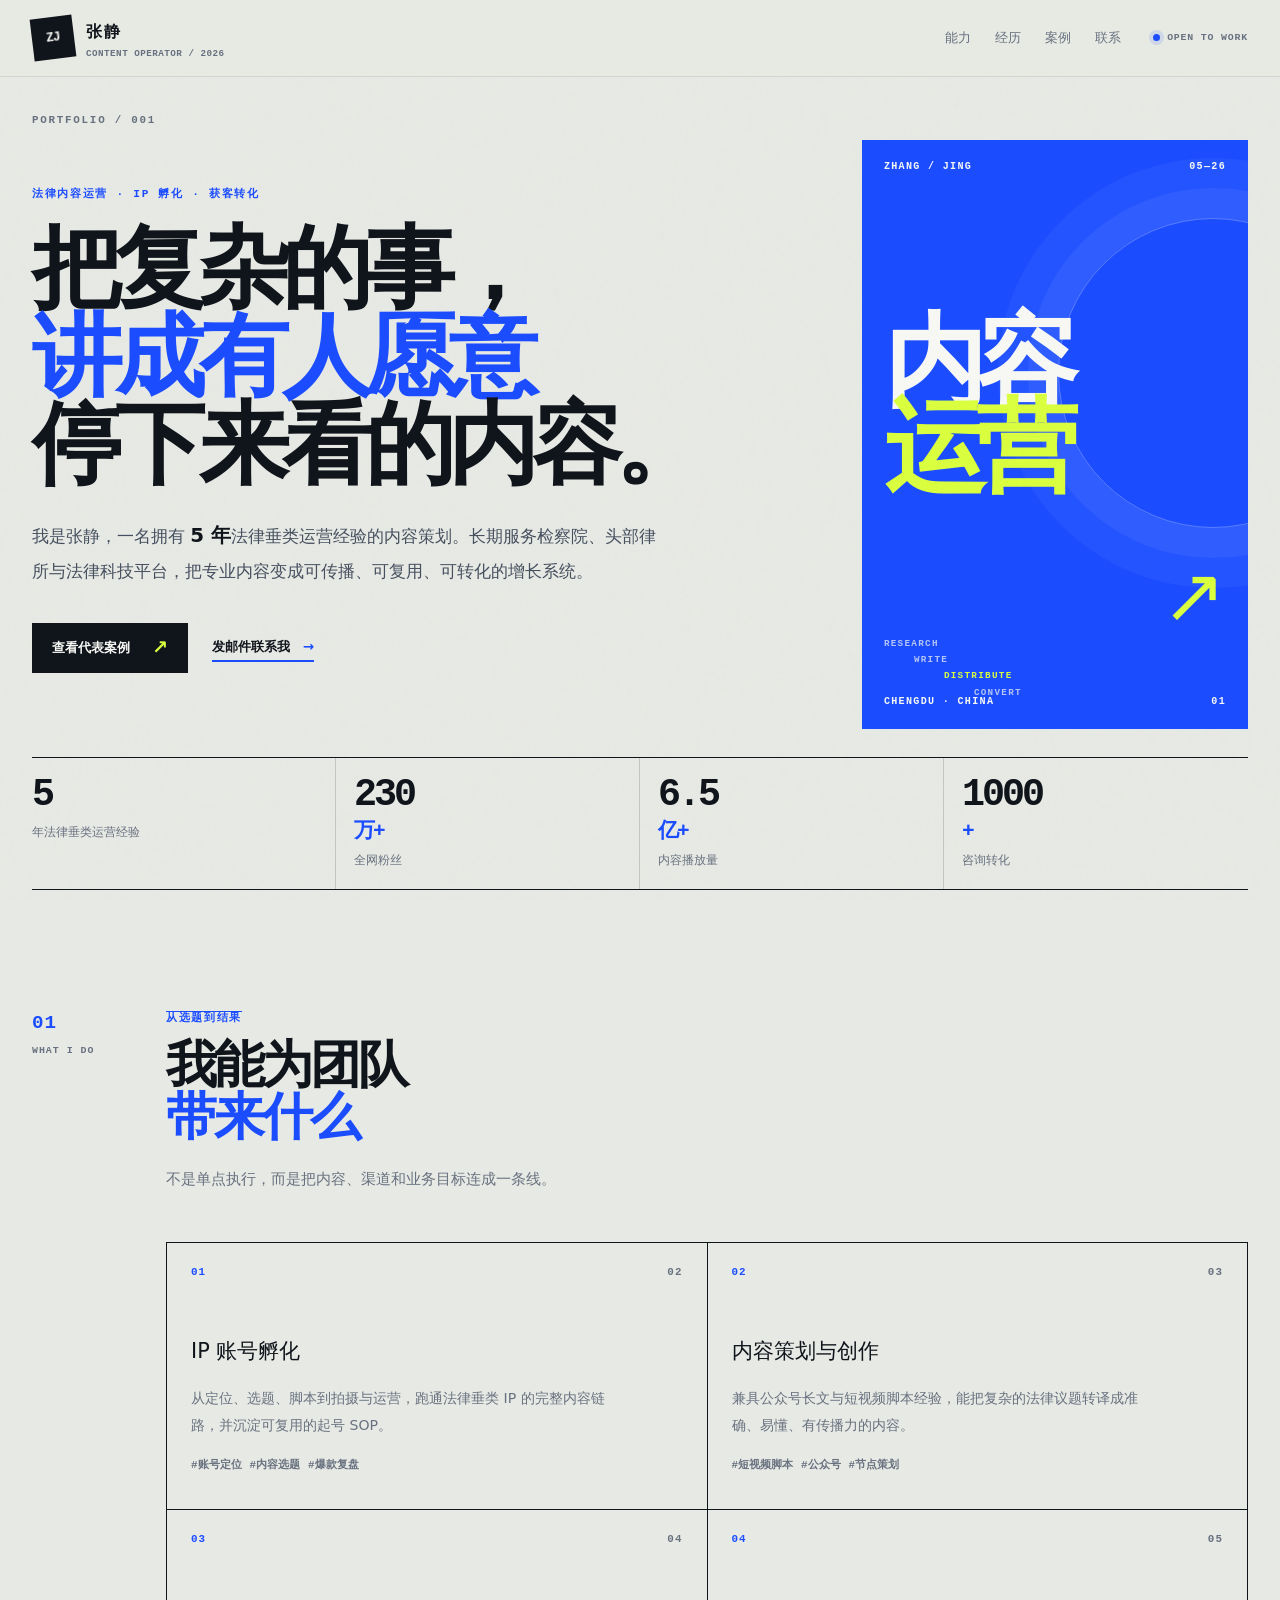
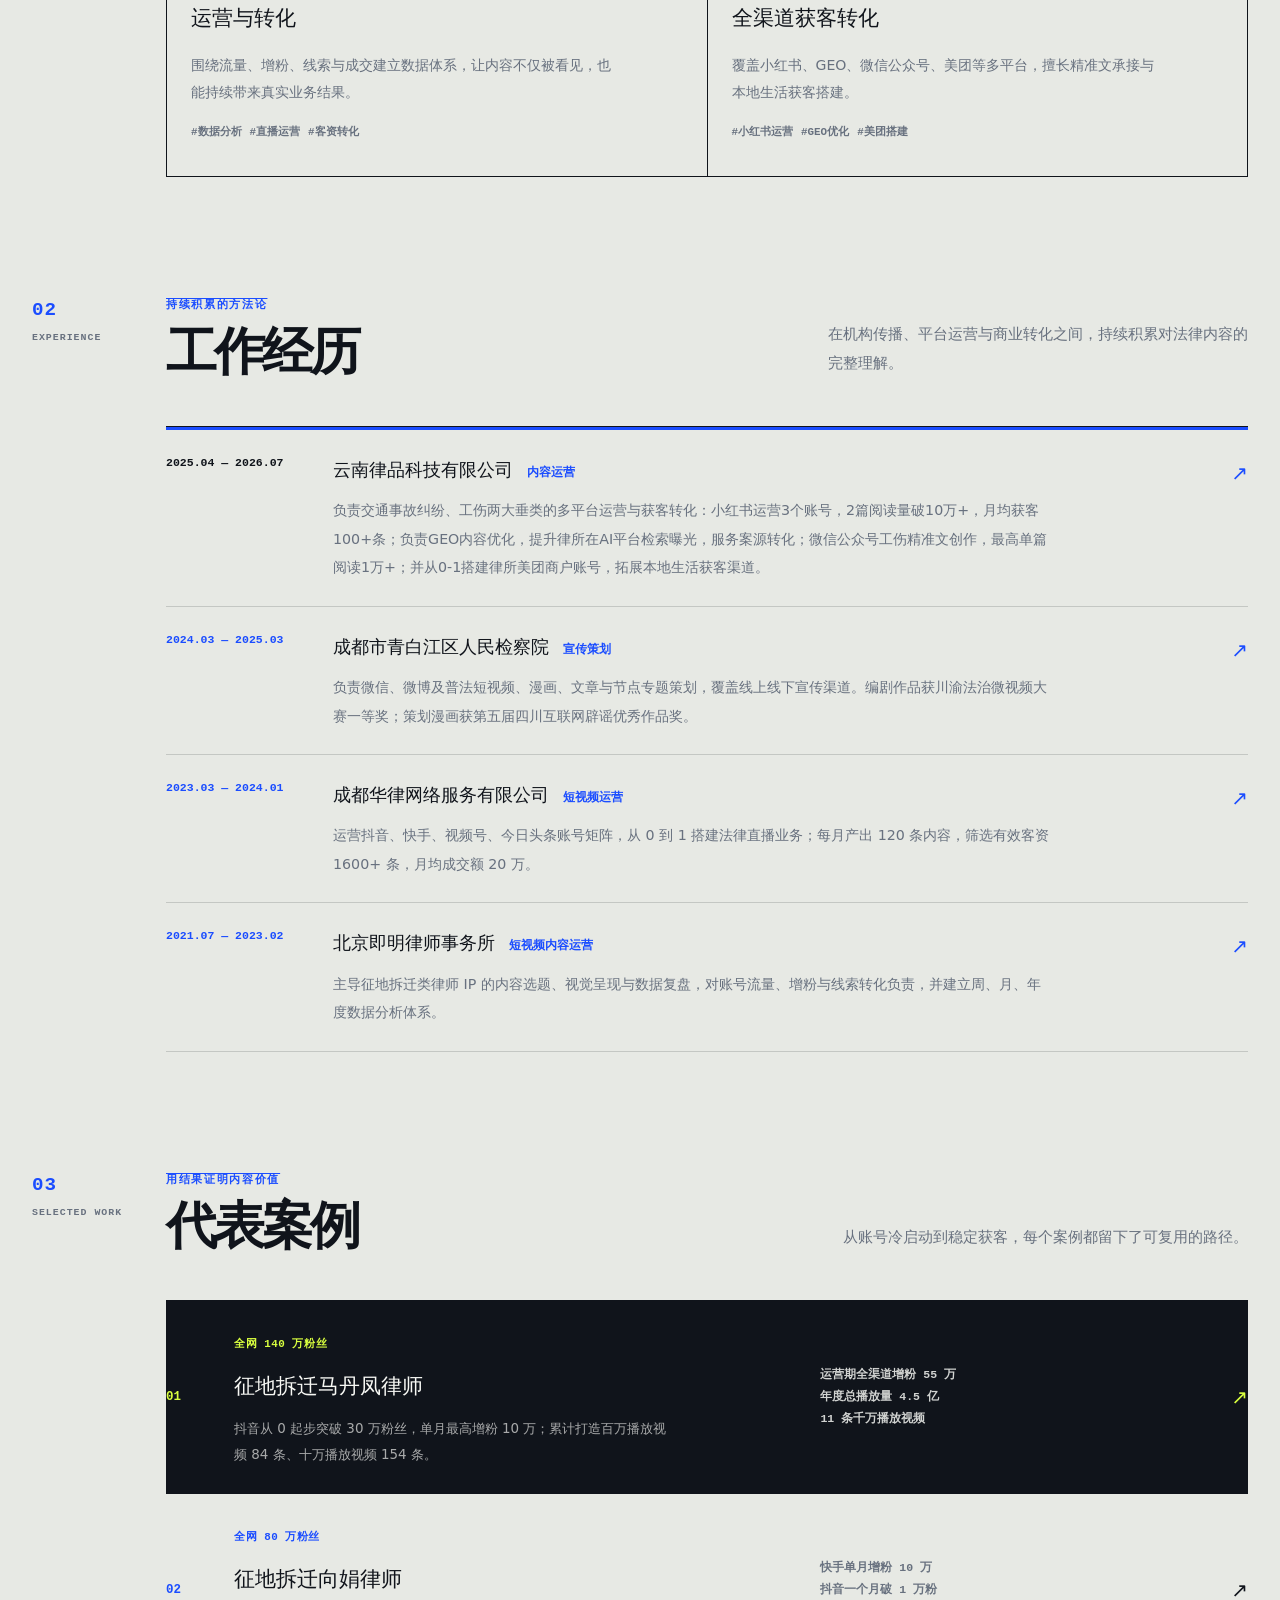
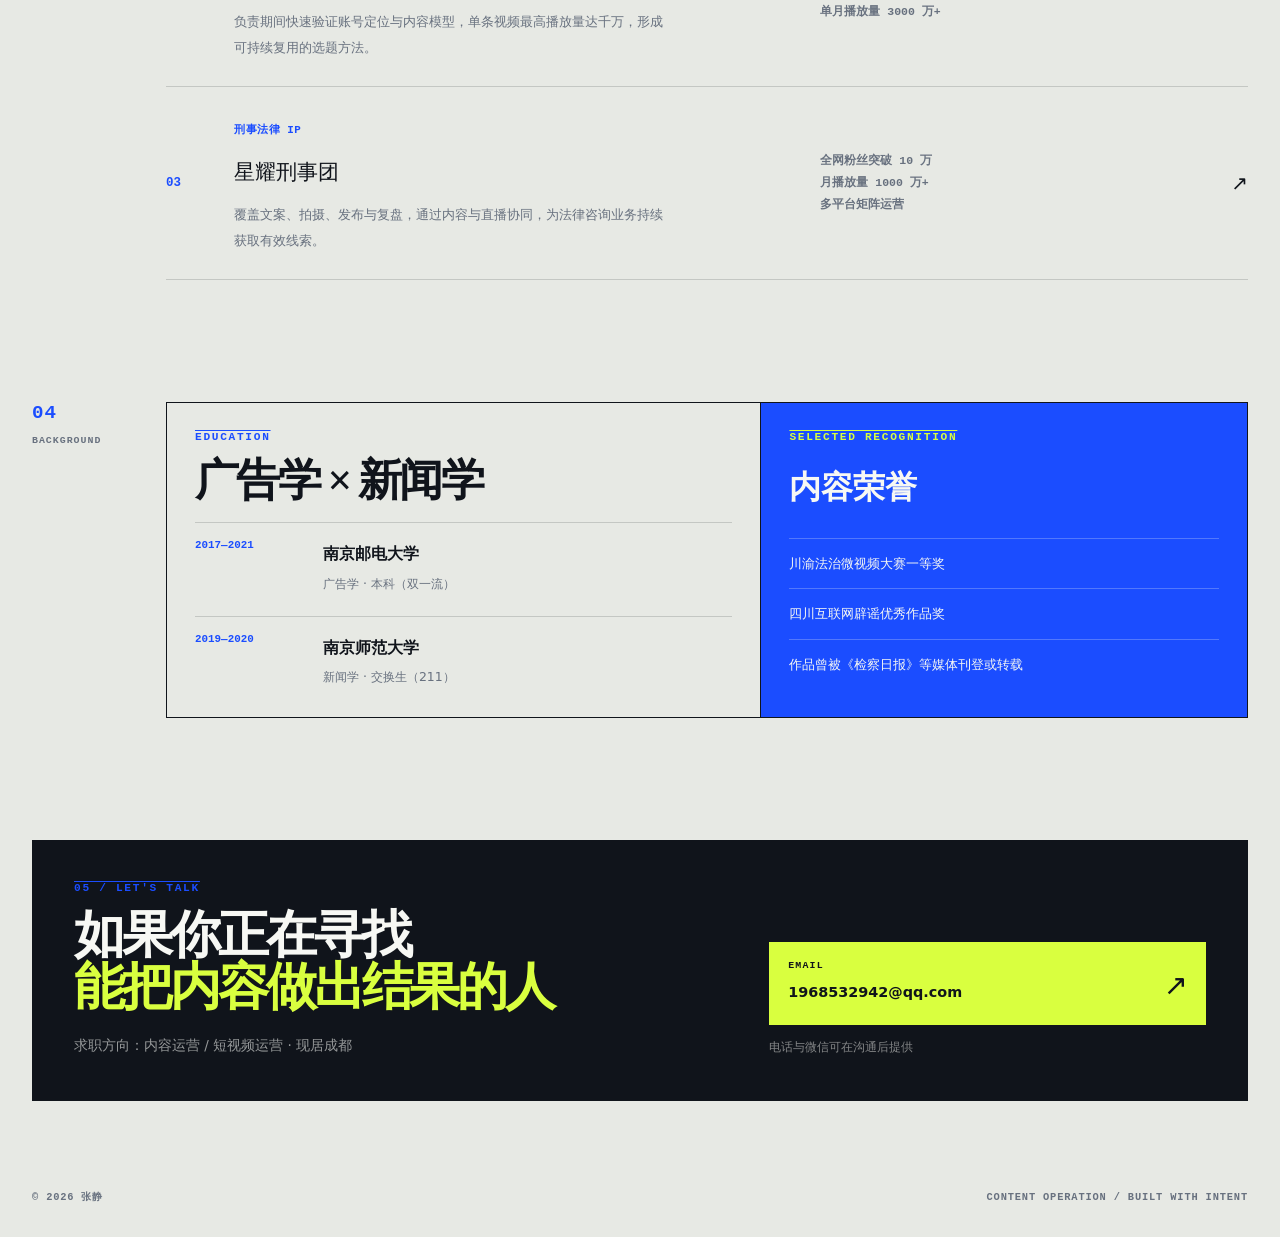
==== index.html @ b1192671 "修复镜像站资源路径" ====
<!DOCTYPE html><html lang="zh-CN"><head><meta charSet="utf-8"/><meta name="viewport" content="width=device-width, initial-scale=1"/><link rel="stylesheet" href="./index-955nbCC7.css" data-rsc-css-href="./index-955nbCC7.css" data-precedence="vite-rsc/importer-resources"/><link rel="modulepreload" href="./layout-segment-context-CMLPr4qb.js" crossorigin=""/><link rel="modulepreload" href="./rolldown-runtime-S-ySWqyJ.js" crossorigin=""/><link rel="modulepreload" href="./index-BUhafJ2m.js" crossorigin=""/><link rel="modulepreload" href="./framework-XU8gKkFC.js" crossorigin=""/><title>张静｜内容运营作品集</title><meta name="description" content="张静的内容运营作品集：5 年法律垂类运营经验，专注内容策划、IP 孵化与获客转化。"/><script>self.__VINEXT_RSC_PARAMS__={}</script><script>self.__VINEXT_RSC_NAV__={"pathname":"/","searchParams":[]}</script><link rel="modulepreload" href="./index-BUhafJ2m.js" />
</head><body><header class="site-header"><div class="shell nav-wrap"><a class="brand" href="#top" aria-label="回到首页"><span class="brand-stamp">ZJ</span><span><strong>张静</strong><small>CONTENT OPERATOR / 2026</small></span></a><nav aria-label="主导航"><a href="#about">能力</a><a href="#experience">经历</a><a href="#cases">案例</a><a href="#contact">联系</a></nav><span class="header-status"><i></i> OPEN TO WORK</span></div></header><main id="top" class="shell"><section class="hero"><div class="hero-index">PORTFOLIO / 001</div><div class="hero-grid"><div class="hero-copy-block"><p class="hero-kicker">法律内容运营 · IP 孵化 · 获客转化</p><h1>把复杂的事，<br/><span>讲成有人愿意</span><br/>停下来看的内容。</h1><p class="hero-intro">我是张静，一名拥有 <b>5 年</b>法律垂类运营经验的内容策划。长期服务检察院、头部律所与法律科技平台，把专业内容变成可传播、可复用、可转化的增长系统。</p><div class="hero-actions"><a class="button button-dark" href="#cases">查看代表案例 <span>↗</span></a><a class="text-link" href="mailto:1968532942@qq.com">发邮件联系我 <span>→</span></a></div></div><div class="hero-poster" aria-label="个人定位"><div class="poster-top"><span>ZHANG / JING</span><span>05—26</span></div><div class="poster-mark">内容<br/><em>运营</em></div><div class="poster-lines"><span>RESEARCH</span><span>WRITE</span><span>DISTRIBUTE</span><span>CONVERT</span></div><div class="poster-bottom"><span>CHENGDU · CHINA</span><span>01</span></div></div></div><div class="metric-strip" aria-label="核心业绩"><div><strong>5</strong><span>年法律垂类运营经验</span></div><div><strong>230<span>万+</span></strong><span>全网粉丝</span></div><div><strong>6.5<span>亿+</span></strong><span>内容播放量</span></div><div><strong>1000<span>+</span></strong><span>咨询转化</span></div></div></section><section id="about" class="section capabilities-section"><div class="section-rail"><span>01</span><span>WHAT I DO</span></div><div class="section-main"><div class="section-heading"><p class="overline">从选题到结果</p><h2>我能为团队<br/><i>带来什么</i></h2><p class="section-lead">不是单点执行，而是把内容、渠道和业务目标连成一条线。</p></div><div class="capability-grid"><article class="capability-card"><div class="capability-top"><span>01</span><span>0<!-- -->2</span></div><h3>IP 账号孵化</h3><p>从定位、选题、脚本到拍摄与运营，跑通法律垂类 IP 的完整内容链路，并沉淀可复用的起号 SOP。</p><div class="tags"><span>#<!-- -->账号定位</span><span>#<!-- -->内容选题</span><span>#<!-- -->爆款复盘</span></div></article><article class="capability-card"><div class="capability-top"><span>02</span><span>0<!-- -->3</span></div><h3>内容策划与创作</h3><p>兼具公众号长文与短视频脚本经验，能把复杂的法律议题转译成准确、易懂、有传播力的内容。</p><div class="tags"><span>#<!-- -->短视频脚本</span><span>#<!-- -->公众号</span><span>#<!-- -->节点策划</span></div></article><article class="capability-card"><div class="capability-top"><span>03</span><span>0<!-- -->4</span></div><h3>运营与转化</h3><p>围绕流量、增粉、线索与成交建立数据体系，让内容不仅被看见，也能持续带来真实业务结果。</p><div class="tags"><span>#<!-- -->数据分析</span><span>#<!-- -->直播运营</span><span>#<!-- -->客资转化</span></div></article><article class="capability-card"><div class="capability-top"><span>04</span><span>0<!-- -->5</span></div><h3>全渠道获客转化</h3><p>覆盖小红书、GEO、微信公众号、美团等多平台，擅长精准文承接与本地生活获客搭建。</p><div class="tags"><span>#<!-- -->小红书运营</span><span>#<!-- -->GEO优化</span><span>#<!-- -->美团搭建</span></div></article></div></div></section><section id="experience" class="section experience-section"><div class="section-rail"><span>02</span><span>EXPERIENCE</span></div><div class="section-main"><div class="section-heading inline-heading"><div><p class="overline">持续积累的方法论</p><h2>工作经历</h2></div><p class="section-lead">在机构传播、平台运营与商业转化之间，持续积累对法律内容的完整理解。</p></div><div class="experience-list"><article class="experience-item current"><time>2025.04 — 2026.07</time><div class="experience-body"><div class="experience-title"><h3>云南律品科技有限公司</h3><span>内容运营</span></div><p>负责交通事故纠纷、工伤两大垂类的多平台运营与获客转化：小红书运营3个账号，2篇阅读量破10万+，月均获客100+条；负责GEO内容优化，提升律所在AI平台检索曝光，服务案源转化；微信公众号工伤精准文创作，最高单篇阅读1万+；并从0-1搭建律所美团商户账号，拓展本地生活获客渠道。</p></div><span class="experience-arrow">↗</span></article><article class="experience-item"><time>2024.03 — 2025.03</time><div class="experience-body"><div class="experience-title"><h3>成都市青白江区人民检察院</h3><span>宣传策划</span></div><p>负责微信、微博及普法短视频、漫画、文章与节点专题策划，覆盖线上线下宣传渠道。编剧作品获川渝法治微视频大赛一等奖；策划漫画获第五届四川互联网辟谣优秀作品奖。</p></div><span class="experience-arrow">↗</span></article><article class="experience-item"><time>2023.03 — 2024.01</time><div class="experience-body"><div class="experience-title"><h3>成都华律网络服务有限公司</h3><span>短视频运营</span></div><p>运营抖音、快手、视频号、今日头条账号矩阵，从 0 到 1 搭建法律直播业务；每月产出 120 条内容，筛选有效客资 1600+ 条，月均成交额 20 万。</p></div><span class="experience-arrow">↗</span></article><article class="experience-item"><time>2021.07 — 2023.02</time><div class="experience-body"><div class="experience-title"><h3>北京即明律师事务所</h3><span>短视频内容运营</span></div><p>主导征地拆迁类律师 IP 的内容选题、视觉呈现与数据复盘，对账号流量、增粉与线索转化负责，并建立周、月、年度数据分析体系。</p></div><span class="experience-arrow">↗</span></article></div></div></section><section id="cases" class="section cases-section"><div class="section-rail"><span>03</span><span>SELECTED WORK</span></div><div class="section-main"><div class="section-heading inline-heading"><div><p class="overline">用结果证明内容价值</p><h2>代表案例</h2></div><p class="section-lead">从账号冷启动到稳定获客，每个案例都留下了可复用的路径。</p></div><div class="case-list"><article class="case-row case-featured"><div class="case-no">0<!-- -->1</div><div class="case-info"><span class="case-label">全网 140 万粉丝</span><h3>征地拆迁马丹凤律师</h3><p>抖音从 0 起步突破 30 万粉丝，单月最高增粉 10 万；累计打造百万播放视频 84 条、十万播放视频 154 条。</p></div><div class="case-metrics"><strong>运营期全渠道增粉 55 万</strong><strong>年度总播放量 4.5 亿</strong><strong>11 条千万播放视频</strong></div><span class="case-arrow">↗</span></article><article class="case-row"><div class="case-no">0<!-- -->2</div><div class="case-info"><span class="case-label">全网 80 万粉丝</span><h3>征地拆迁向娟律师</h3><p>负责期间快速验证账号定位与内容模型，单条视频最高播放量达千万，形成可持续复用的选题方法。</p></div><div class="case-metrics"><strong>快手单月增粉 10 万</strong><strong>抖音一个月破 1 万粉</strong><strong>单月播放量 3000 万+</strong></div><span class="case-arrow">↗</span></article><article class="case-row"><div class="case-no">0<!-- -->3</div><div class="case-info"><span class="case-label">刑事法律 IP</span><h3>星耀刑事团</h3><p>覆盖文案、拍摄、发布与复盘，通过内容与直播协同，为法律咨询业务持续获取有效线索。</p></div><div class="case-metrics"><strong>全网粉丝突破 10 万</strong><strong>月播放量 1000 万+</strong><strong>多平台矩阵运营</strong></div><span class="case-arrow">↗</span></article></div></div></section><section class="section lower-section"><div class="section-rail"><span>04</span><span>BACKGROUND</span></div><div class="section-main lower-grid"><div class="education-block"><p class="overline">Education</p><h2>广告学 × 新闻学</h2><div class="education-item"><span>2017—2021</span><div><strong>南京邮电大学</strong><small>广告学 · 本科（双一流）</small></div></div><div class="education-item"><span>2019—2020</span><div><strong>南京师范大学</strong><small>新闻学 · 交换生（211）</small></div></div></div><div class="award-block"><p class="overline">Selected recognition</p><h3>内容荣誉</h3><ul><li>川渝法治微视频大赛一等奖</li><li>四川互联网辟谣优秀作品奖</li><li>作品曾被《检察日报》等媒体刊登或转载</li></ul></div></div></section><section id="contact" class="contact-section"><div><p class="overline">05 / LET&#x27;S TALK</p><h2>如果你正在寻找<br/><span>能把内容做出结果的人</span></h2><p>求职方向：内容运营 / 短视频运营 · 现居成都</p></div><div class="contact-action"><a href="mailto:1968532942@qq.com"><span>EMAIL</span><strong>1968532942@qq.com</strong><b>↗</b></a><small>电话与微信可在沟通后提供</small></div></section></main><footer><span>© 2026 张静</span><span>CONTENT OPERATION / BUILT WITH INTENT</span></footer><script id="_R_">import("/assets/index-BUhafJ2m.js")</script></body></html><script>self.__VINEXT_RSC_CHUNKS__=self.__VINEXT_RSC_CHUNKS__||[];self.__VINEXT_RSC_CHUNKS__.push("2:I[\"8a1c26e77cc3\",[],\"Children\",1]\n3:I[\"e562e7309659\",[],\"LayoutSegmentProvider\",1]\n4:I[\"8a1c26e77cc3\",[],\"Slot\",1]\n5:I[\"d041429ec63f\",[],\"RedirectBoundary\",1]\n:HL[\"/assets/index-955nbCC7.css\",\"style\"]\n0:{\"__route\":\"route:/\",\"__interceptionContext\":null,\"__layoutIds\":[\"layout:/\"],\"__rootLayout\":\"/\",\"page:/\":\"$L1\",\"layout:/\":[[[[\"$\",\"link\",\"css:/assets/index-955nbCC7.css\",{\"rel\":\"stylesheet\",\"precedence\":\"vite-rsc/importer-resources\",\"href\":\"/assets/index-955nbCC7.css\",\"data-rsc-css-href\":\"/assets/index-955nbCC7.css\"}],\"$undefined\"],[\"$\",\"html\",null,{\"lang\":\"zh-CN\",\"children\":[\"$\",\"body\",null,{\"children\":[\"$\",\"$L2\",null,{}]}]}]],null],\"route:/\":[[[\"$\",\"meta\",null,{\"charSet\":\"utf-8\"}],[[\"$\",\"title\",\"0\",{\"children\":\"张静｜内容运营作品集\"}],[\"$\",\"meta\",\"1\",{\"name\":\"description\",\"content\":\"张静的内容运营作品集：5 年法律垂类运营经验，专注内容策划、IP 孵化与获客转化。\"}]],[[\"$\",\"meta\",\"0\",{\"name\":\"viewport\",\"content\":\"width=device-width, initial-scale=1\"}]]],[\"$\",\"$L3\",null,{\"segmentMap\":{\"children\":[]},\"children\":[\"$\",\"$L4\",null,{\"id\":\"layout:/\",\"parallelSlots\":\"$undefined\",\"children\":[\"$\",\"$L5\",null,{\"children\":[\"$\",\"$L3\",null,{\"segmentMap\":{\"children\":[]},\"children\":[\"$\",\"$L4\",null,{\"id\":\"page:/\"}]}]}]}]}]],\"__layoutFlags\":{\"layout:/\":\"s\"},\"__artifactCompatibility\":{\"schemaVersion\":1,\"graphVersion\":\"app-route-graph:4uhn5s1wvoptc\",\"deploymentVersion\":\"af60022f-ddf7-4e56-8d56-205f0f31300d\",\"appElementsSchemaVersion\":1,\"rscPayloadSchemaVersion\":1,\"rootBoundaryId\":\"/\",\"renderEpoch\":null}}\n")</script><script>self.__VINEXT_RSC_CHUNKS__=self.__VINEXT_RSC_CHUNKS__||[];self.__VINEXT_RSC_CHUNKS__.push("1:[[\"$\",\"header\",null,{\"className\":\"site-header\",\"children\":[\"$\",\"div\",null,{\"className\":\"shell nav-wrap\",\"children\":[[\"$\",\"a\",null,{\"className\":\"brand\",\"href\":\"#top\",\"aria-label\":\"回到首页\",\"children\":[[\"$\",\"span\",null,{\"className\":\"brand-stamp\",\"children\":\"ZJ\"}],[\"$\",\"span\",null,{\"children\":[[\"$\",\"strong\",null,{\"children\":\"张静\"}],[\"$\",\"small\",null,{\"children\":\"CONTENT OPERATOR / 2026\"}]]}]]}],[\"$\",\"nav\",null,{\"aria-label\":\"主导航\",\"children\":[[\"$\",\"a\",null,{\"href\":\"#about\",\"children\":\"能力\"}],[\"$\",\"a\",null,{\"href\":\"#experience\",\"children\":\"经历\"}],[\"$\",\"a\",null,{\"href\":\"#cases\",\"children\":\"案例\"}],[\"$\",\"a\",null,{\"href\":\"#contact\",\"children\":\"联系\"}]]}],[\"$\",\"span\",null,{\"className\":\"header-status\",\"children\":[[\"$\",\"i\",null,{}],\" OPEN TO WORK\"]}]]}]}],[\"$\",\"main\",null,{\"id\":\"top\",\"className\":\"shell\",\"children\":[[\"$\",\"section\",null,{\"className\":\"hero\",\"children\":[[\"$\",\"div\",null,{\"className\":\"hero-index\",\"children\":\"PORTFOLIO / 001\"}],[\"$\",\"div\",null,{\"className\":\"hero-grid\",\"children\":[[\"$\",\"div\",null,{\"className\":\"hero-copy-block\",\"children\":[[\"$\",\"p\",null,{\"className\":\"hero-kicker\",\"children\":\"法律内容运营 · IP 孵化 · 获客转化\"}],[\"$\",\"h1\",null,{\"children\":[\"把复杂的事，\",[\"$\",\"br\",null,{}],[\"$\",\"span\",null,{\"children\":\"讲成有人愿意\"}],[\"$\",\"br\",null,{}],\"停下来看的内容。\"]}],[\"$\",\"p\",null,{\"className\":\"hero-intro\",\"children\":[\"我是张静，一名拥有 \",[\"$\",\"b\",null,{\"children\":\"5 年\"}],\"法律垂类运营经验的内容策划。长期服务检察院、头部律所与法律科技平台，把专业内容变成可传播、可复用、可转化的增长系统。\"]}],[\"$\",\"div\",null,{\"className\":\"hero-actions\",\"children\":[[\"$\",\"a\",null,{\"className\":\"button button-dark\",\"href\":\"#cases\",\"children\":[\"查看代表案例 \",[\"$\",\"span\",null,{\"children\":\"↗\"}]]}],[\"$\",\"a\",null,{\"className\":\"text-link\",\"href\":\"mailto:1968532942@qq.com\",\"children\":[\"发邮件联系我 \",[\"$\",\"span\",null,{\"children\":\"→\"}]]}]]}]]}],[\"$\",\"div\",null,{\"className\":\"hero-poster\",\"aria-label\":\"个人定位\",\"children\":[[\"$\",\"div\",null,{\"className\":\"poster-top\",\"children\":[[\"$\",\"span\",null,{\"children\":\"ZHANG / JING\"}],[\"$\",\"span\",null,{\"children\":\"05—26\"}]]}],[\"$\",\"div\",null,{\"className\":\"poster-mark\",\"children\":[\"内容\",[\"$\",\"br\",null,{}],[\"$\",\"em\",null,{\"children\":\"运营\"}]]}],[\"$\",\"div\",null,{\"className\":\"poster-lines\",\"children\":[[\"$\",\"span\",null,{\"children\":\"RESEARCH\"}],[\"$\",\"span\",null,{\"children\":\"WRITE\"}],[\"$\",\"span\",null,{\"children\":\"DISTRIBUTE\"}],[\"$\",\"span\",null,{\"children\":\"CONVERT\"}]]}],[\"$\",\"div\",null,{\"className\":\"poster-bottom\",\"children\":[[\"$\",\"span\",null,{\"children\":\"CHENGDU · CHINA\"}],[\"$\",\"span\",null,{\"children\":\"01\"}]]}]]}]]}],[\"$\",\"div\",null,{\"className\":\"metric-strip\",\"aria-label\":\"核心业绩\",\"children\":[[\"$\",\"div\",null,{\"children\":[[\"$\",\"strong\",null,{\"children\":\"5\"}],[\"$\",\"span\",null,{\"children\":\"年法律垂类运营经验\"}]]}],[\"$\",\"div\",null,{\"children\":[[\"$\",\"strong\",null,{\"children\":[\"230\",[\"$\",\"span\",null,{\"children\":\"万+\"}]]}],[\"$\",\"span\",null,{\"children\":\"全网粉丝\"}]]}],[\"$\",\"div\",null,{\"children\":[[\"$\",\"strong\",null,{\"children\":[\"6.5\",[\"$\",\"span\",null,{\"children\":\"亿+\"}]]}],[\"$\",\"span\",null,{\"children\":\"内容播放量\"}]]}],[\"$\",\"div\",null,{\"children\":[[\"$\",\"strong\",null,{\"children\":[\"1000\",[\"$\",\"span\",null,{\"children\":\"+\"}]]}],[\"$\",\"span\",null,{\"children\":\"咨询转化\"}]]}]]}]]}],[\"$\",\"section\",null,{\"id\":\"about\",\"className\":\"section capabilities-section\",\"children\":[[\"$\",\"div\",null,{\"className\":\"section-rail\",\"children\":[[\"$\",\"span\",null,{\"children\":\"01\"}],[\"$\",\"span\",null,{\"children\":\"WHAT I DO\"}]]}],[\"$\",\"div\",null,{\"className\":\"section-main\",\"children\":[[\"$\",\"div\",null,{\"className\":\"section-heading\",\"children\":[[\"$\",\"p\",null,{\"className\":\"overline\",\"children\":\"从选题到结果\"}],[\"$\",\"h2\",null,{\"children\":[\"我能为团队\",[\"$\",\"br\",null,{}],[\"$\",\"i\",null,{\"children\":\"带来什么\"}]]}],[\"$\",\"p\",null,{\"className\":\"section-lead\",\"children\":\"不是单点执行，而是把内容、渠道和业务目标连成一条线。\"}]]}],[\"$\",\"div\",null,{\"className\":\"capability-grid\",\"children\":[[\"$\",\"article\",\"01\",{\"className\":\"capability-card\",\"children\":[[\"$\",\"div\",null,{\"className\":\"capability-top\",\"children\":[[\"$\",\"span\",null,{\"children\":\"01\"}],[\"$\",\"span\",null,{\"children\":[\"0\",2]}]]}],[\"$\",\"h3\",null,{\"children\":\"IP 账号孵化\"}],[\"$\",\"p\",null,{\"children\":\"从定位、选题、脚本到拍摄与运营，跑通法律垂类 IP 的完整内容链路，并沉淀可复用的起号 SOP。\"}],[\"$\",\"div\",null,{\"className\":\"tags\",\"children\":[[\"$\",\"span\",\"账号定位\",{\"children\":[\"#\",\"账号定位\"]}],[\"$\",\"span\",\"内容选题\",{\"children\":[\"#\",\"内容选题\"]}],[\"$\",\"span\",\"爆款复盘\",{\"children\":[\"#\",\"爆款复盘\"]}]]}]]}],[\"$\",\"article\",\"02\",{\"className\":\"capability-card\",\"children\":[[\"$\",\"div\",null,{\"className\":\"capability-top\",\"children\":[[\"$\",\"span\",null,{\"children\":\"02\"}],[\"$\",\"span\",null,{\"children\":[\"0\",3]}]]}],[\"$\",\"h3\",null,{\"children\":\"内容策划与创作\"}],[\"$\",\"p\",null,{\"children\":\"兼具公众号长文与短视频脚本经验，能把复杂的法律议题转译成准确、易懂、有传播力的内容。\"}],[\"$\",\"div\",null,{\"className\":\"tags\",\"children\":[[\"$\",\"span\",\"短视频脚本\",{\"children\":[\"#\",\"短视频脚本\"]}],[\"$\",\"span\",\"公众号\",{\"children\":[\"#\",\"公众号\"]}],[\"$\",\"span\",\"节点策划\",{\"children\":[\"#\",\"节点策划\"]}]]}]]}],[\"$\",\"article\",\"03\",{\"className\":\"capability-card\",\"children\":[[\"$\",\"div\",null,{\"className\":\"capability-top\",\"children\":[[\"$\",\"span\",null,{\"children\":\"03\"}],[\"$\",\"span\",null,{\"children\":[\"0\",4]}]]}],[\"$\",\"h3\",null,{\"children\":\"运营与转化\"}],[\"$\",\"p\",null,{\"children\":\"围绕流量、增粉、线索与成交建立数据体系，让内容不仅被看见，也能持续带来真实业务结果。\"}],[\"$\",\"div\",null,{\"className\":\"tags\",\"children\":[[\"$\",\"span\",\"数据分析\",{\"children\":[\"#\",\"数据分析\"]}],[\"$\",\"span\",\"直播运营\",{\"children\":[\"#\",\"直播运营\"]}],[\"$\",\"span\",\"客资转化\",{\"children\":[\"#\",\"客资转化\"]}]]}]]}],\"$L6\"]}]]}]]}],\"$L7\",\"$L8\",\"$L9\",\"$La\"]}],\"$Lb\"]\n")</script><script>self.__VINEXT_RSC_CHUNKS__=self.__VINEXT_RSC_CHUNKS__||[];self.__VINEXT_RSC_CHUNKS__.push("6:[\"$\",\"article\",\"04\",{\"className\":\"capability-card\",\"children\":[[\"$\",\"div\",null,{\"className\":\"capability-top\",\"children\":[[\"$\",\"span\",null,{\"children\":\"04\"}],[\"$\",\"span\",null,{\"children\":[\"0\",5]}]]}],[\"$\",\"h3\",null,{\"children\":\"全渠道获客转化\"}],[\"$\",\"p\",null,{\"children\":\"覆盖小红书、GEO、微信公众号、美团等多平台，擅长精准文承接与本地生活获客搭建。\"}],[\"$\",\"div\",null,{\"className\":\"tags\",\"children\":[[\"$\",\"span\",\"小红书运营\",{\"children\":[\"#\",\"小红书运营\"]}],[\"$\",\"span\",\"GEO优化\",{\"children\":[\"#\",\"GEO优化\"]}],[\"$\",\"span\",\"美团搭建\",{\"children\":[\"#\",\"美团搭建\"]}]]}]]}]\n")</script><script>self.__VINEXT_RSC_CHUNKS__=self.__VINEXT_RSC_CHUNKS__||[];self.__VINEXT_RSC_CHUNKS__.push("7:[\"$\",\"section\",null,{\"id\":\"experience\",\"className\":\"section experience-section\",\"children\":[[\"$\",\"div\",null,{\"className\":\"section-rail\",\"children\":[[\"$\",\"span\",null,{\"children\":\"02\"}],[\"$\",\"span\",null,{\"children\":\"EXPERIENCE\"}]]}],[\"$\",\"div\",null,{\"className\":\"section-main\",\"children\":[[\"$\",\"div\",null,{\"className\":\"section-heading inline-heading\",\"children\":[[\"$\",\"div\",null,{\"children\":[[\"$\",\"p\",null,{\"className\":\"overline\",\"children\":\"持续积累的方法论\"}],[\"$\",\"h2\",null,{\"children\":\"工作经历\"}]]}],[\"$\",\"p\",null,{\"className\":\"section-lead\",\"children\":\"在机构传播、平台运营与商业转化之间，持续积累对法律内容的完整理解。\"}]]}],[\"$\",\"div\",null,{\"className\":\"experience-list\",\"children\":[[\"$\",\"article\",\"云南律品科技有限公司\",{\"className\":\"experience-item current\",\"children\":[[\"$\",\"time\",null,{\"children\":\"2025.04 — 2026.07\"}],[\"$\",\"div\",null,{\"className\":\"experience-body\",\"children\":[[\"$\",\"div\",null,{\"className\":\"experience-title\",\"children\":[[\"$\",\"h3\",null,{\"children\":\"云南律品科技有限公司\"}],[\"$\",\"span\",null,{\"children\":\"内容运营\"}]]}],[\"$\",\"p\",null,{\"children\":\"负责交通事故纠纷、工伤两大垂类的多平台运营与获客转化：小红书运营3个账号，2篇阅读量破10万+，月均获客100+条；负责GEO内容优化，提升律所在AI平台检索曝光，服务案源转化；微信公众号工伤精准文创作，最高单篇阅读1万+；并从0-1搭建律所美团商户账号，拓展本地生活获客渠道。\"}]]}],[\"$\",\"span\",null,{\"className\":\"experience-arrow\",\"children\":\"↗\"}]]}],[\"$\",\"article\",\"成都市青白江区人民检察院\",{\"className\":\"experience-item\",\"children\":[[\"$\",\"time\",null,{\"children\":\"2024.03 — 2025.03\"}],[\"$\",\"div\",null,{\"className\":\"experience-body\",\"children\":[[\"$\",\"div\",null,{\"className\":\"experience-title\",\"children\":[[\"$\",\"h3\",null,{\"children\":\"成都市青白江区人民检察院\"}],[\"$\",\"span\",null,{\"children\":\"宣传策划\"}]]}],[\"$\",\"p\",null,{\"children\":\"负责微信、微博及普法短视频、漫画、文章与节点专题策划，覆盖线上线下宣传渠道。编剧作品获川渝法治微视频大赛一等奖；策划漫画获第五届四川互联网辟谣优秀作品奖。\"}]]}],[\"$\",\"span\",null,{\"className\":\"experience-arrow\",\"children\":\"↗\"}]]}],[\"$\",\"article\",\"成都华律网络服务有限公司\",{\"className\":\"experience-item\",\"children\":[[\"$\",\"time\",null,{\"children\":\"2023.03 — 2024.01\"}],[\"$\",\"div\",null,{\"className\":\"experience-body\",\"children\":[[\"$\",\"div\",null,{\"className\":\"experience-title\",\"children\":[[\"$\",\"h3\",null,{\"children\":\"成都华律网络服务有限公司\"}],[\"$\",\"span\",null,{\"children\":\"短视频运营\"}]]}],[\"$\",\"p\",null,{\"children\":\"运营抖音、快手、视频号、今日头条账号矩阵，从 0 到 1 搭建法律直播业务；每月产出 120 条内容，筛选有效客资 1600+ 条，月均成交额 20 万。\"}]]}],[\"$\",\"span\",null,{\"className\":\"experience-arrow\",\"children\":\"↗\"}]]}],[\"$\",\"article\",\"北京即明律师事务所\",{\"className\":\"experience-item\",\"children\":[[\"$\",\"time\",null,{\"children\":\"2021.07 — 2023.02\"}],[\"$\",\"div\",null,{\"className\":\"experience-body\",\"children\":[[\"$\",\"div\",null,{\"className\":\"experience-title\",\"children\":[[\"$\",\"h3\",null,{\"children\":\"北京即明律师事务所\"}],[\"$\",\"span\",null,{\"children\":\"短视频内容运营\"}]]}],[\"$\",\"p\",null,{\"children\":\"主导征地拆迁类律师 IP 的内容选题、视觉呈现与数据复盘，对账号流量、增粉与线索转化负责，并建立周、月、年度数据分析体系。\"}]]}],[\"$\",\"span\",null,{\"className\":\"experience-arrow\",\"children\":\"↗\"}]]}]]}]]}]]}]\n")</script><script>self.__VINEXT_RSC_CHUNKS__=self.__VINEXT_RSC_CHUNKS__||[];self.__VINEXT_RSC_CHUNKS__.push("8:[\"$\",\"section\",null,{\"id\":\"cases\",\"className\":\"section cases-section\",\"children\":[[\"$\",\"div\",null,{\"className\":\"section-rail\",\"children\":[[\"$\",\"span\",null,{\"children\":\"03\"}],[\"$\",\"span\",null,{\"children\":\"SELECTED WORK\"}]]}],[\"$\",\"div\",null,{\"className\":\"section-main\",\"children\":[[\"$\",\"div\",null,{\"className\":\"section-heading inline-heading\",\"children\":[[\"$\",\"div\",null,{\"children\":[[\"$\",\"p\",null,{\"className\":\"overline\",\"children\":\"用结果证明内容价值\"}],[\"$\",\"h2\",null,{\"children\":\"代表案例\"}]]}],[\"$\",\"p\",null,{\"className\":\"section-lead\",\"children\":\"从账号冷启动到稳定获客，每个案例都留下了可复用的路径。\"}]]}],[\"$\",\"div\",null,{\"className\":\"case-list\",\"children\":[[\"$\",\"article\",\"征地拆迁马丹凤律师\",{\"className\":\"case-row case-featured\",\"children\":[[\"$\",\"div\",null,{\"className\":\"case-no\",\"children\":[\"0\",1]}],[\"$\",\"div\",null,{\"className\":\"case-info\",\"children\":[[\"$\",\"span\",null,{\"className\":\"case-label\",\"children\":\"全网 140 万粉丝\"}],[\"$\",\"h3\",null,{\"children\":\"征地拆迁马丹凤律师\"}],[\"$\",\"p\",null,{\"children\":\"抖音从 0 起步突破 30 万粉丝，单月最高增粉 10 万；累计打造百万播放视频 84 条、十万播放视频 154 条。\"}]]}],[\"$\",\"div\",null,{\"className\":\"case-metrics\",\"children\":[[\"$\",\"strong\",\"运营期全渠道增粉 55 万\",{\"children\":\"运营期全渠道增粉 55 万\"}],[\"$\",\"strong\",\"年度总播放量 4.5 亿\",{\"children\":\"年度总播放量 4.5 亿\"}],[\"$\",\"strong\",\"11 条千万播放视频\",{\"children\":\"11 条千万播放视频\"}]]}],[\"$\",\"span\",null,{\"className\":\"case-arrow\",\"children\":\"↗\"}]]}],[\"$\",\"article\",\"征地拆迁向娟律师\",{\"className\":\"case-row\",\"children\":[[\"$\",\"div\",null,{\"className\":\"case-no\",\"children\":[\"0\",2]}],[\"$\",\"div\",null,{\"className\":\"case-info\",\"children\":[[\"$\",\"span\",null,{\"className\":\"case-label\",\"children\":\"全网 80 万粉丝\"}],[\"$\",\"h3\",null,{\"children\":\"征地拆迁向娟律师\"}],[\"$\",\"p\",null,{\"children\":\"负责期间快速验证账号定位与内容模型，单条视频最高播放量达千万，形成可持续复用的选题方法。\"}]]}],[\"$\",\"div\",null,{\"className\":\"case-metrics\",\"children\":[[\"$\",\"strong\",\"快手单月增粉 10 万\",{\"children\":\"快手单月增粉 10 万\"}],[\"$\",\"strong\",\"抖音一个月破 1 万粉\",{\"children\":\"抖音一个月破 1 万粉\"}],[\"$\",\"strong\",\"单月播放量 3000 万+\",{\"children\":\"单月播放量 3000 万+\"}]]}],[\"$\",\"span\",null,{\"className\":\"case-arrow\",\"children\":\"↗\"}]]}],[\"$\",\"article\",\"星耀刑事团\",{\"className\":\"case-row\",\"children\":[[\"$\",\"div\",null,{\"className\":\"case-no\",\"children\":[\"0\",3]}],[\"$\",\"div\",null,{\"className\":\"case-info\",\"children\":[[\"$\",\"span\",null,{\"className\":\"case-label\",\"children\":\"刑事法律 IP\"}],[\"$\",\"h3\",null,{\"children\":\"星耀刑事团\"}],[\"$\",\"p\",null,{\"children\":\"覆盖文案、拍摄、发布与复盘，通过内容与直播协同，为法律咨询业务持续获取有效线索。\"}]]}],[\"$\",\"div\",null,{\"className\":\"case-metrics\",\"children\":[[\"$\",\"strong\",\"全网粉丝突破 10 万\",{\"children\":\"全网粉丝突破 10 万\"}],[\"$\",\"strong\",\"月播放量 1000 万+\",{\"children\":\"月播放量 1000 万+\"}],[\"$\",\"strong\",\"多平台矩阵运营\",{\"children\":\"多平台矩阵运营\"}]]}],[\"$\",\"span\",null,{\"className\":\"case-arrow\",\"children\":\"↗\"}]]}]]}]]}]]}]\n")</script><script>self.__VINEXT_RSC_CHUNKS__=self.__VINEXT_RSC_CHUNKS__||[];self.__VINEXT_RSC_CHUNKS__.push("9:[\"$\",\"section\",null,{\"className\":\"section lower-section\",\"children\":[[\"$\",\"div\",null,{\"className\":\"section-rail\",\"children\":[[\"$\",\"span\",null,{\"children\":\"04\"}],[\"$\",\"span\",null,{\"children\":\"BACKGROUND\"}]]}],[\"$\",\"div\",null,{\"className\":\"section-main lower-grid\",\"children\":[[\"$\",\"div\",null,{\"className\":\"education-block\",\"children\":[[\"$\",\"p\",null,{\"className\":\"overline\",\"children\":\"Education\"}],[\"$\",\"h2\",null,{\"children\":\"广告学 × 新闻学\"}],[\"$\",\"div\",null,{\"className\":\"education-item\",\"children\":[[\"$\",\"span\",null,{\"children\":\"2017—2021\"}],[\"$\",\"div\",null,{\"children\":[[\"$\",\"strong\",null,{\"children\":\"南京邮电大学\"}],[\"$\",\"small\",null,{\"children\":\"广告学 · 本科（双一流）\"}]]}]]}],[\"$\",\"div\",null,{\"className\":\"education-item\",\"children\":[[\"$\",\"span\",null,{\"children\":\"2019—2020\"}],[\"$\",\"div\",null,{\"children\":[[\"$\",\"strong\",null,{\"children\":\"南京师范大学\"}],[\"$\",\"small\",null,{\"children\":\"新闻学 · 交换生（211）\"}]]}]]}]]}],[\"$\",\"div\",null,{\"className\":\"award-block\",\"children\":[[\"$\",\"p\",null,{\"className\":\"overline\",\"children\":\"Selected recognition\"}],[\"$\",\"h3\",null,{\"children\":\"内容荣誉\"}],[\"$\",\"ul\",null,{\"children\":[[\"$\",\"li\",null,{\"children\":\"川渝法治微视频大赛一等奖\"}],[\"$\",\"li\",null,{\"children\":\"四川互联网辟谣优秀作品奖\"}],[\"$\",\"li\",null,{\"children\":\"作品曾被《检察日报》等媒体刊登或转载\"}]]}]]}]]}]]}]\n")</script><script>self.__VINEXT_RSC_CHUNKS__=self.__VINEXT_RSC_CHUNKS__||[];self.__VINEXT_RSC_CHUNKS__.push("a:[\"$\",\"section\",null,{\"id\":\"contact\",\"className\":\"contact-section\",\"children\":[[\"$\",\"div\",null,{\"children\":[[\"$\",\"p\",null,{\"className\":\"overline\",\"children\":\"05 / LET'S TALK\"}],[\"$\",\"h2\",null,{\"children\":[\"如果你正在寻找\",[\"$\",\"br\",null,{}],[\"$\",\"span\",null,{\"children\":\"能把内容做出结果的人\"}]]}],[\"$\",\"p\",null,{\"children\":\"求职方向：内容运营 / 短视频运营 · 现居成都\"}]]}],[\"$\",\"div\",null,{\"className\":\"contact-action\",\"children\":[[\"$\",\"a\",null,{\"href\":\"mailto:1968532942@qq.com\",\"children\":[[\"$\",\"span\",null,{\"children\":\"EMAIL\"}],[\"$\",\"strong\",null,{\"children\":\"1968532942@qq.com\"}],[\"$\",\"b\",null,{\"children\":\"↗\"}]]}],[\"$\",\"small\",null,{\"children\":\"电话与微信可在沟通后提供\"}]]}]]}]\nb:[\"$\",\"footer\",null,{\"children\":[[\"$\",\"span\",null,{\"children\":\"© 2026 张静\"}],[\"$\",\"span\",null,{\"children\":\"CONTENT OPERATION / BUILT WITH INTENT\"}]]}]\n")</script><script>self.__VINEXT_RSC_DONE__=true</script>
---- index-955nbCC7.css ----
/*! tailwindcss v4.2.1 | MIT License | https://tailwindcss.com */
@layer properties{@supports (((-webkit-hyphens:none)) and (not (margin-trim:inline))) or ((-moz-orient:inline) and (not (color:rgb(from red r g b)))){*,:before,:after,::backdrop{--tw-blur:initial;--tw-brightness:initial;--tw-contrast:initial;--tw-grayscale:initial;--tw-hue-rotate:initial;--tw-invert:initial;--tw-opacity:initial;--tw-saturate:initial;--tw-sepia:initial;--tw-drop-shadow:initial;--tw-drop-shadow-color:initial;--tw-drop-shadow-alpha:100%;--tw-drop-shadow-size:initial}}}@layer theme{:root,:host{--font-sans:ui-sans-serif, system-ui, sans-serif, "Apple Color Emoji", "Segoe UI Emoji", "Segoe UI Symbol", "Noto Color Emoji";--font-mono:ui-monospace, SFMono-Regular, Menlo, Monaco, Consolas, "Liberation Mono", "Courier New", monospace;--spacing:.25rem;--default-font-family:var(--font-sans);--default-mono-font-family:var(--font-mono)}}@layer base{*,:after,:before,::backdrop{box-sizing:border-box;border:0 solid;margin:0;padding:0}::file-selector-button{box-sizing:border-box;border:0 solid;margin:0;padding:0}html,:host{-webkit-text-size-adjust:100%;tab-size:4;line-height:1.5;font-family:var(--default-font-family,ui-sans-serif, system-ui, sans-serif, "Apple Color Emoji", "Segoe UI Emoji", "Segoe UI Symbol", "Noto Color Emoji");font-feature-settings:var(--default-font-feature-settings,normal);font-variation-settings:var(--default-font-variation-settings,normal);-webkit-tap-highlight-color:transparent}hr{height:0;color:inherit;border-top-width:1px}abbr:where([title]){-webkit-text-decoration:underline dotted;text-decoration:underline dotted}h1,h2,h3,h4,h5,h6{font-size:inherit;font-weight:inherit}a{color:inherit;-webkit-text-decoration:inherit;-webkit-text-decoration:inherit;-webkit-text-decoration:inherit;-webkit-text-decoration:inherit;text-decoration:inherit}b,strong{font-weight:bolder}code,kbd,samp,pre{font-family:var(--default-mono-font-family,ui-monospace, SFMono-Regular, Menlo, Monaco, Consolas, "Liberation Mono", "Courier New", monospace);font-feature-settings:var(--default-mono-font-feature-settings,normal);font-variation-settings:var(--default-mono-font-variation-settings,normal);font-size:1em}small{font-size:80%}sub,sup{vertical-align:baseline;font-size:75%;line-height:0;position:relative}sub{bottom:-.25em}sup{top:-.5em}table{text-indent:0;border-color:inherit;border-collapse:collapse}:-moz-focusring{outline:auto}progress{vertical-align:baseline}summary{display:list-item}ol,ul,menu{list-style:none}img,svg,video,canvas,audio,iframe,embed,object{vertical-align:middle;display:block}img,video{max-width:100%;height:auto}button,input,select,optgroup,textarea{font:inherit;font-feature-settings:inherit;font-variation-settings:inherit;letter-spacing:inherit;color:inherit;opacity:1;background-color:#0000;border-radius:0}::file-selector-button{font:inherit;font-feature-settings:inherit;font-variation-settings:inherit;letter-spacing:inherit;color:inherit;opacity:1;background-color:#0000;border-radius:0}:where(select:is([multiple],[size])) optgroup{font-weight:bolder}:where(select:is([multiple],[size])) optgroup option{padding-inline-start:20px}::file-selector-button{margin-inline-end:4px}::placeholder{opacity:1}@supports (not ((-webkit-appearance:-apple-pay-button))) or (contain-intrinsic-size:1px){::placeholder{color:currentColor}@supports (color:color-mix(in lab, red, red)){::placeholder{color:color-mix(in oklab, currentcolor 50%, transparent)}}}textarea{resize:vertical}::-webkit-search-decoration{-webkit-appearance:none}::-webkit-date-and-time-value{min-height:1lh;text-align:inherit}::-webkit-datetime-edit{display:inline-flex}::-webkit-datetime-edit-fields-wrapper{padding:0}::-webkit-datetime-edit{padding-block:0}::-webkit-datetime-edit-year-field{padding-block:0}::-webkit-datetime-edit-month-field{padding-block:0}::-webkit-datetime-edit-day-field{padding-block:0}::-webkit-datetime-edit-hour-field{padding-block:0}::-webkit-datetime-edit-minute-field{padding-block:0}::-webkit-datetime-edit-second-field{padding-block:0}::-webkit-datetime-edit-millisecond-field{padding-block:0}::-webkit-datetime-edit-meridiem-field{padding-block:0}::-webkit-calendar-picker-indicator{line-height:1}:-moz-ui-invalid{box-shadow:none}button,input:where([type=button],[type=reset],[type=submit]){appearance:button}::file-selector-button{appearance:button}::-webkit-inner-spin-button{height:auto}::-webkit-outer-spin-button{height:auto}[hidden]:where(:not([hidden=until-found])){display:none!important}}@layer components;@layer utilities{.visible{visibility:visible}.relative{position:relative}.static{position:static}.start{inset-inline-start:var(--spacing)}.end{inset-inline-end:var(--spacing)}.flex{display:flex}.hidden{display:none}.table{display:table}.resize{resize:both}.overline{text-decoration-line:overline}.blur{--tw-blur:blur(8px);filter:var(--tw-blur,) var(--tw-brightness,) var(--tw-contrast,) var(--tw-grayscale,) var(--tw-hue-rotate,) var(--tw-invert,) var(--tw-saturate,) var(--tw-sepia,) var(--tw-drop-shadow,)}}:root{--ink:#10141b;--paper:#e7e9e4;--blue:#1b4dff;--yellow:#d9ff3f;--muted:#68717f;--line:#10141b29;--soft-line:#10141b17;--white:#f7f8f4;--serif:"Songti SC", "STSong", "Noto Serif CJK SC", serif;--sans:"PingFang SC", "Microsoft YaHei", "Noto Sans CJK SC", system-ui, sans-serif}*{box-sizing:border-box}html{scroll-behavior:smooth;scroll-padding-top:88px}body{color:var(--ink);background:var(--paper);font-family:var(--sans);margin:0;line-height:1.9;overflow-x:hidden}body:before{content:"";pointer-events:none;opacity:.18;mix-blend-mode:multiply;z-index:10;background-image:url("data:image/svg+xml,%3Csvg viewBox='0 0 160 160' xmlns='http://www.w3.org/2000/svg'%3E%3Cfilter id='n'%3E%3CfeTurbulence type='fractalNoise' baseFrequency='.7' numOctaves='3' stitchTiles='stitch'/%3E%3C/filter%3E%3Crect width='100%25' height='100%25' filter='url(%23n)' opacity='.09'/%3E%3C/svg%3E");position:fixed;inset:0}a{color:inherit;text-decoration:none}.shell{width:min(100% - 64px,1220px);margin:0 auto}.site-header{z-index:20;border-bottom:1px solid var(--soft-line);-webkit-backdrop-filter:blur(18px);backdrop-filter:blur(18px);background:#e7e9e4db;position:sticky;top:0}.nav-wrap{align-items:center;gap:32px;min-height:76px;display:flex}.brand{align-items:center;gap:12px;margin-right:auto;display:flex}.brand-stamp{width:42px;height:42px;color:var(--white);background:var(--ink);letter-spacing:-.08em;place-items:center;font:800 .8rem/1 ui-monospace,monospace;display:grid;transform:rotate(-7deg)}.brand strong,.brand small{display:block}.brand strong{letter-spacing:.12em;font-size:1rem}.brand small{color:var(--muted);letter-spacing:.05em;margin-top:1px;font:600 .58rem/1.2 ui-monospace,monospace}nav{color:var(--muted);gap:24px;font-size:.82rem;display:flex}nav a{transition:color .2s}nav a:hover{color:var(--blue)}.header-status{color:var(--muted);letter-spacing:.08em;align-items:center;gap:7px;font:600 .62rem/1 ui-monospace,monospace;display:inline-flex}.header-status i{background:var(--blue);border-radius:50%;width:7px;height:7px;box-shadow:0 0 0 4px #1b4dff1f}.hero{padding:38px 0 0}.hero-index{color:var(--muted);letter-spacing:.16em;margin-bottom:14px;font:700 .68rem/1 ui-monospace,monospace}.hero-grid{grid-template-columns:minmax(0,1.35fr) minmax(300px,.65fr);align-items:stretch;gap:28px;display:grid}.hero-copy-block{padding:48px 0 56px}.hero-kicker,.overline{color:var(--blue);letter-spacing:.15em;text-transform:uppercase;margin:0;font:800 .7rem/1.2 ui-monospace,monospace}.hero-copy-block h1{max-width:760px;font:700 clamp(3.2rem, 7vw, 7.25rem)/.98 var(--serif);letter-spacing:-.075em;margin:24px 0 27px}.hero-copy-block h1 span{color:var(--blue)}.hero-intro{color:#46505f;max-width:630px;margin:0;font-size:1.05rem;line-height:2}.hero-intro b{color:var(--ink);font-size:1.18em}.hero-actions{align-items:center;gap:24px;margin-top:34px;display:flex}.button{align-items:center;gap:22px;min-height:50px;padding:0 20px;font-size:.84rem;font-weight:800;transition:transform .2s,background .2s;display:inline-flex}.button:hover{transform:translateY(-3px)}.button-dark{color:var(--white);background:var(--ink)}.button-dark span{color:var(--yellow);font-size:1.2rem}.text-link{color:var(--ink);border-bottom:2px solid var(--blue);font-size:.84rem;font-weight:800}.text-link span{color:var(--blue);margin-left:8px}.hero-poster{min-height:430px;color:var(--white);background:var(--blue);flex-direction:column;justify-content:space-between;padding:22px;display:flex;position:relative;overflow:hidden}.hero-poster:before{content:"";border:1px solid #ffffff47;border-radius:50%;width:310px;height:310px;position:absolute;top:78px;right:-120px;box-shadow:0 0 0 30px #ffffff0d,0 0 0 60px #ffffff0a}.hero-poster:after{content:"↗";color:var(--yellow);font-size:4.8rem;font-weight:200;position:absolute;bottom:60px;right:22px}.poster-top,.poster-bottom{letter-spacing:.13em;justify-content:space-between;font:700 .63rem/1 ui-monospace,monospace;display:flex}.poster-mark{z-index:1;font:800 clamp(4rem, 8vw, 7rem)/.83 var(--serif);letter-spacing:-.1em;margin:auto 0;position:relative}.poster-mark em{color:var(--yellow);font-style:normal}.poster-lines{z-index:1;color:#f7f8f4b3;letter-spacing:.14em;gap:7px;width:max-content;font:700 .58rem/1 ui-monospace,monospace;display:grid;position:relative}.poster-lines span:nth-child(2){margin-left:30px}.poster-lines span:nth-child(3){color:var(--yellow);margin-left:60px}.poster-lines span:nth-child(4){margin-left:90px}.metric-strip{border-top:1px solid var(--ink);border-bottom:1px solid var(--ink);grid-template-columns:repeat(4,1fr);margin-top:28px;display:grid}.metric-strip>div{border-right:1px solid var(--line);padding:18px 18px 17px 0}.metric-strip>div:not(:first-child){padding-left:18px}.metric-strip>div:last-child{border-right:0}.metric-strip strong{letter-spacing:-.08em;font:800 clamp(1.7rem,3vw,2.5rem)/1 ui-monospace,monospace;display:block}.metric-strip strong span{color:var(--blue);letter-spacing:-.1em;font-size:.55em}.metric-strip span{color:var(--muted);margin-top:7px;font-size:.75rem;display:block}.section{grid-template-columns:106px minmax(0,1fr);gap:28px;padding-top:122px;display:grid}.section-rail{color:var(--muted);letter-spacing:.1em;flex-direction:column;gap:10px;font:700 .62rem/1.2 ui-monospace,monospace;display:flex}.section-rail span:first-child{color:var(--blue);font-size:1.2rem}.section-main{min-width:0}.section-heading{max-width:660px}.section-heading h2,.education-block h2,.contact-section h2{font:700 clamp(2.2rem, 4vw, 4.25rem)/1.02 var(--serif);letter-spacing:-.06em;margin:13px 0 0}.section-heading h2 i{color:var(--blue);font-style:normal}.section-lead{max-width:420px;color:var(--muted);margin:22px 0 0;font-size:.93rem;line-height:1.95}.inline-heading{justify-content:space-between;align-items:end;gap:30px;max-width:none;display:flex}.inline-heading .section-lead{margin:0}.capability-grid{background:var(--ink);border:1px solid var(--ink);grid-template-columns:repeat(2,1fr);gap:1px;margin-top:48px;display:grid}.capability-card{background:var(--paper);min-height:266px;padding:24px;transition:background .22s,color .22s}.capability-card:hover{color:var(--white);background:var(--ink)}.capability-card:hover p,.capability-card:hover .tags{color:#f7f8f4ad}.capability-top{color:var(--blue);letter-spacing:.1em;justify-content:space-between;font:700 .68rem/1 ui-monospace,monospace;display:flex}.capability-top span:last-child{color:var(--muted)}.capability-card h3{margin:54px 0 13px;font-size:1.3rem}.capability-card p{max-width:430px;color:var(--muted);margin:0;font-size:.88rem;line-height:1.95}.tags{color:var(--muted);flex-wrap:wrap;gap:8px;margin-top:21px;font:600 .68rem/1 ui-monospace,monospace;display:flex}.experience-list{border-top:1px solid var(--ink);margin-top:48px}.experience-item{border-bottom:1px solid var(--line);grid-template-columns:145px minmax(0,1fr) 30px;gap:22px;padding:24px 0;transition:padding .2s;display:grid}.experience-item:hover{padding-left:10px}.experience-item time{color:var(--blue);font:700 .72rem/1.5 ui-monospace,monospace}.experience-title{align-items:baseline;gap:14px;display:flex}.experience-title h3{margin:0;font-size:1.1rem}.experience-title span{color:var(--blue);font-size:.76rem;font-weight:800}.experience-body p{max-width:720px;color:var(--muted);margin:9px 0 0;font-size:.89rem;line-height:2}.experience-arrow,.case-arrow{color:var(--blue);text-align:right;font-size:1.25rem}.experience-item.current{border-top:3px solid var(--blue)}.experience-item.current time{color:var(--ink)}.case-list{border-top:1px solid var(--ink);margin-top:48px}.case-row{border-bottom:1px solid var(--line);grid-template-columns:48px minmax(240px,1.2fr) minmax(260px,.8fr) 30px;align-items:center;gap:20px;padding:26px 0;transition:background .2s,padding .2s;display:grid}.case-row:hover{background:#1b4dff12;padding-left:13px;padding-right:13px}.case-featured{background:var(--ink);color:var(--white);border-bottom-color:var(--ink)}.case-featured:hover{background:var(--blue)}.case-no{color:var(--blue);font:700 .78rem/1 ui-monospace,monospace}.case-featured .case-no{color:var(--yellow)}.case-label{color:var(--blue);letter-spacing:.05em;font:700 .68rem/1.2 ui-monospace,monospace}.case-featured .case-label{color:var(--yellow)}.case-info h3{margin:9px 0 0;font-size:1.3rem}.case-info p{max-width:440px;color:var(--muted);margin:10px 0 0;font-size:.84rem;line-height:1.9}.case-featured .case-info p{color:#f7f8f4a8}.case-metrics{gap:6px;display:grid}.case-metrics strong{color:var(--muted);font:600 .72rem/1.4 ui-monospace,monospace}.case-featured .case-metrics strong{color:#f7f8f4d6}.case-arrow{color:var(--ink)}.case-featured .case-arrow{color:var(--yellow)}.lower-grid{background:var(--ink);border:1px solid var(--ink);grid-template-columns:1.1fr .9fr;gap:1px;display:grid}.education-block,.award-block{background:var(--paper);min-height:300px;padding:28px}.education-block h2{font-size:clamp(2rem,3.4vw,3.1rem)}.education-item{border-top:1px solid var(--line);grid-template-columns:110px 1fr;gap:18px;margin-top:20px;padding-top:16px;display:grid}.education-item>span{color:var(--blue);font:700 .68rem/1.2 ui-monospace,monospace}.education-item strong,.education-item small{display:block}.education-item strong{font-size:.98rem}.education-item small{color:var(--muted);margin-top:3px;font-size:.78rem}.award-block{color:var(--white);background:var(--blue)}.award-block .overline{color:var(--yellow)}.award-block h3{font:700 2rem/1 var(--serif);margin:26px 0 0}.award-block ul{margin:35px 0 0;padding:0;list-style:none}.award-block li{border-top:1px solid #f7f8f440;padding:12px 0;font-size:.84rem}.contact-section{color:var(--white);background:var(--ink);grid-template-columns:1.2fr .8fr;gap:40px;margin:122px 0 90px;padding:42px;display:grid}.contact-section h2 span{color:var(--yellow)}.contact-section>div>p:last-child{color:#f7f8f494;margin:20px 0 0;font-size:.85rem}.contact-action{flex-direction:column;justify-content:end;display:flex}.contact-action a{color:var(--ink);background:var(--yellow);padding:19px;transition:transform .2s;display:block;position:relative}.contact-action a:hover{transform:translate(-5px,-5px)}.contact-action a span,.contact-action a strong{display:block}.contact-action a span{letter-spacing:.12em;font:700 .62rem/1 ui-monospace,monospace}.contact-action a strong{margin-top:8px;font-size:.9rem}.contact-action a b{font-size:1.8rem;font-weight:400;position:absolute;bottom:12px;right:18px}.contact-action small{color:#f7f8f480;margin-top:12px;font-size:.72rem}footer{width:min(100% - 64px,1220px);color:var(--muted);letter-spacing:.08em;justify-content:space-between;margin:0 auto;padding:0 0 34px;font:600 .65rem/1.2 ui-monospace,monospace;display:flex}@media (width<=900px){.hero-grid{grid-template-columns:1fr}.hero-poster{min-height:300px}.poster-mark{margin:38px 0}.section{grid-template-columns:70px minmax(0,1fr)}.case-row{grid-template-columns:40px minmax(0,1fr) 30px}.case-metrics{flex-wrap:wrap;grid-area:2/2;gap:10px;display:flex}.case-arrow{grid-area:1/3}}@media (width<=640px){.shell,footer{width:min(100% - 32px,1220px)}.nav-wrap{flex-wrap:wrap;gap:12px;min-height:66px;padding:12px 0}.header-status{display:none}nav{order:3;justify-content:space-between;gap:8px;width:100%;font-size:.76rem}.hero{padding-top:24px}.hero-copy-block{padding:30px 0 38px}.hero-copy-block h1{font-size:clamp(2.8rem,15vw,4.6rem)}.hero-intro{font-size:.94rem}.hero-actions{flex-direction:column;align-items:flex-start;gap:17px}.hero-poster{min-height:270px}.metric-strip{grid-template-columns:repeat(2,1fr)}.metric-strip>div,.metric-strip>div:not(:first-child){padding:14px 12px}.metric-strip>div:nth-child(2){border-right:0}.metric-strip>div:nth-child(-n+2){border-bottom:1px solid var(--line)}.section{grid-template-columns:1fr;gap:14px;padding-top:76px}.section-rail{flex-direction:row;justify-content:space-between}.section-heading h2{font-size:3rem}.inline-heading{display:block}.inline-heading .section-lead{margin-top:17px}.capability-grid{grid-template-columns:1fr;margin-top:32px}.capability-card{min-height:230px}.experience-list,.case-list{margin-top:32px}.experience-item{grid-template-columns:1fr 28px;gap:8px;padding:20px 0}.experience-item time{grid-column:1/-1}.experience-title{display:block}.experience-title span{margin-top:4px;display:block}.experience-arrow{grid-area:2/2}.lower-grid,.contact-section{grid-template-columns:1fr}.contact-section{margin-top:76px;padding:26px}.contact-section h2{font-size:2.8rem}footer{padding-bottom:24px;display:block}footer span{margin-top:8px;display:block}}@media (prefers-reduced-motion:reduce){html{scroll-behavior:auto}*,:before,:after{transition-duration:.01ms!important}}@property --tw-blur{syntax:"*";inherits:false}@property --tw-brightness{syntax:"*";inherits:false}@property --tw-contrast{syntax:"*";inherits:false}@property --tw-grayscale{syntax:"*";inherits:false}@property --tw-hue-rotate{syntax:"*";inherits:false}@property --tw-invert{syntax:"*";inherits:false}@property --tw-opacity{syntax:"*";inherits:false}@property --tw-saturate{syntax:"*";inherits:false}@property --tw-sepia{syntax:"*";inherits:false}@property --tw-drop-shadow{syntax:"*";inherits:false}@property --tw-drop-shadow-color{syntax:"*";inherits:false}@property --tw-drop-shadow-alpha{syntax:"<percentage>";inherits:false;initial-value:100%}@property --tw-drop-shadow-size{syntax:"*";inherits:false}
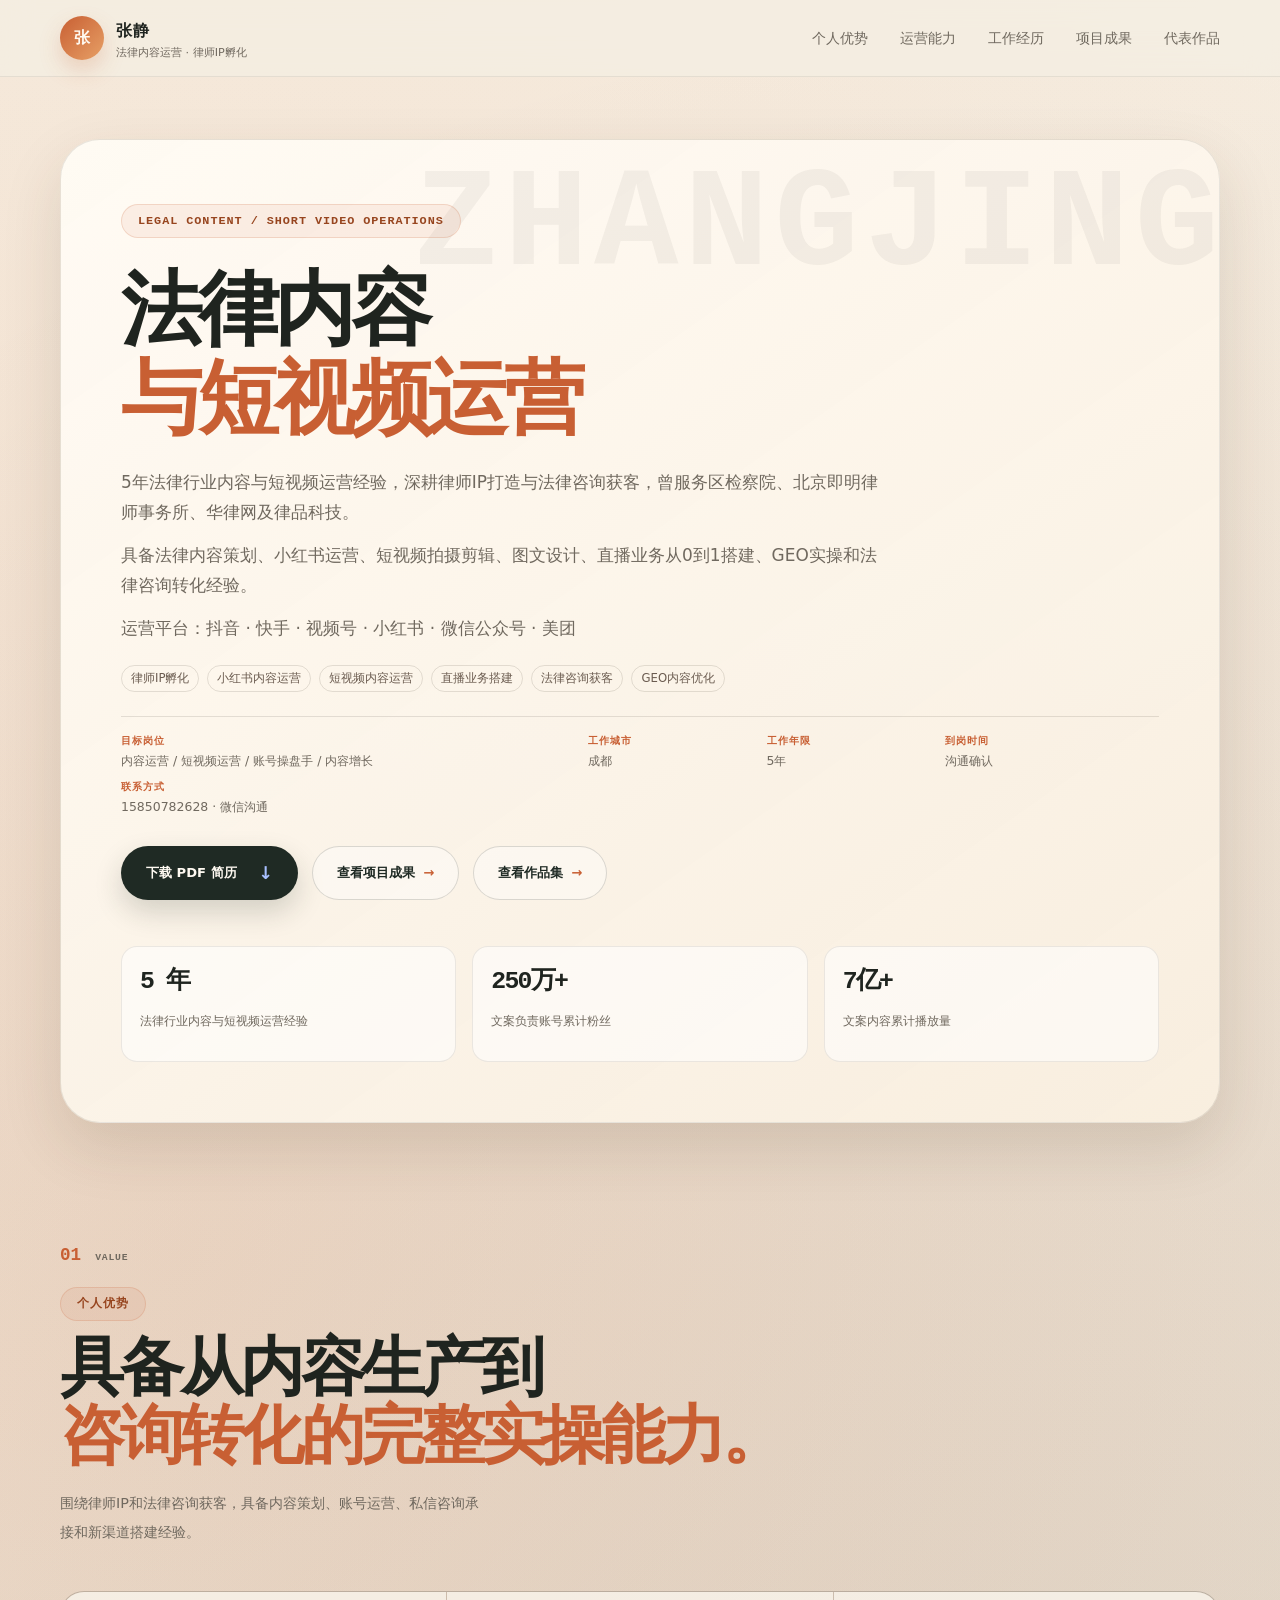
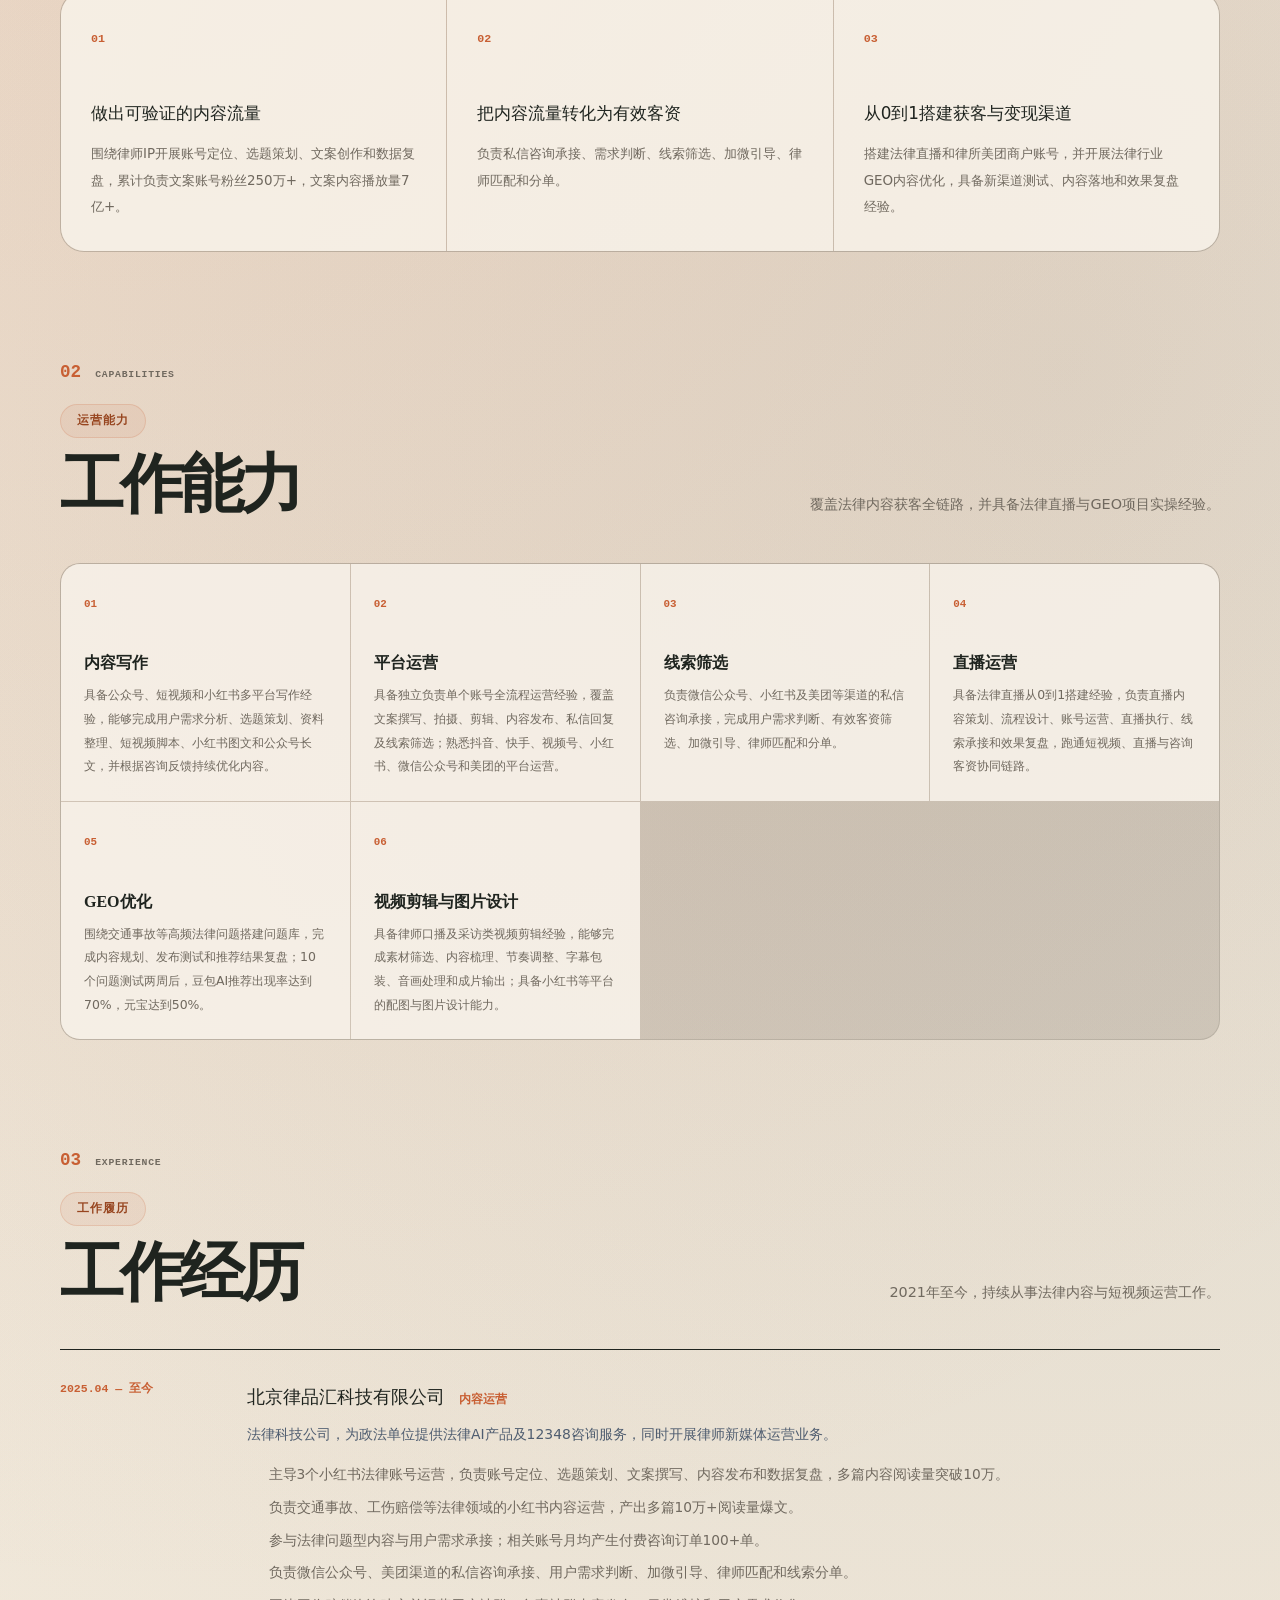
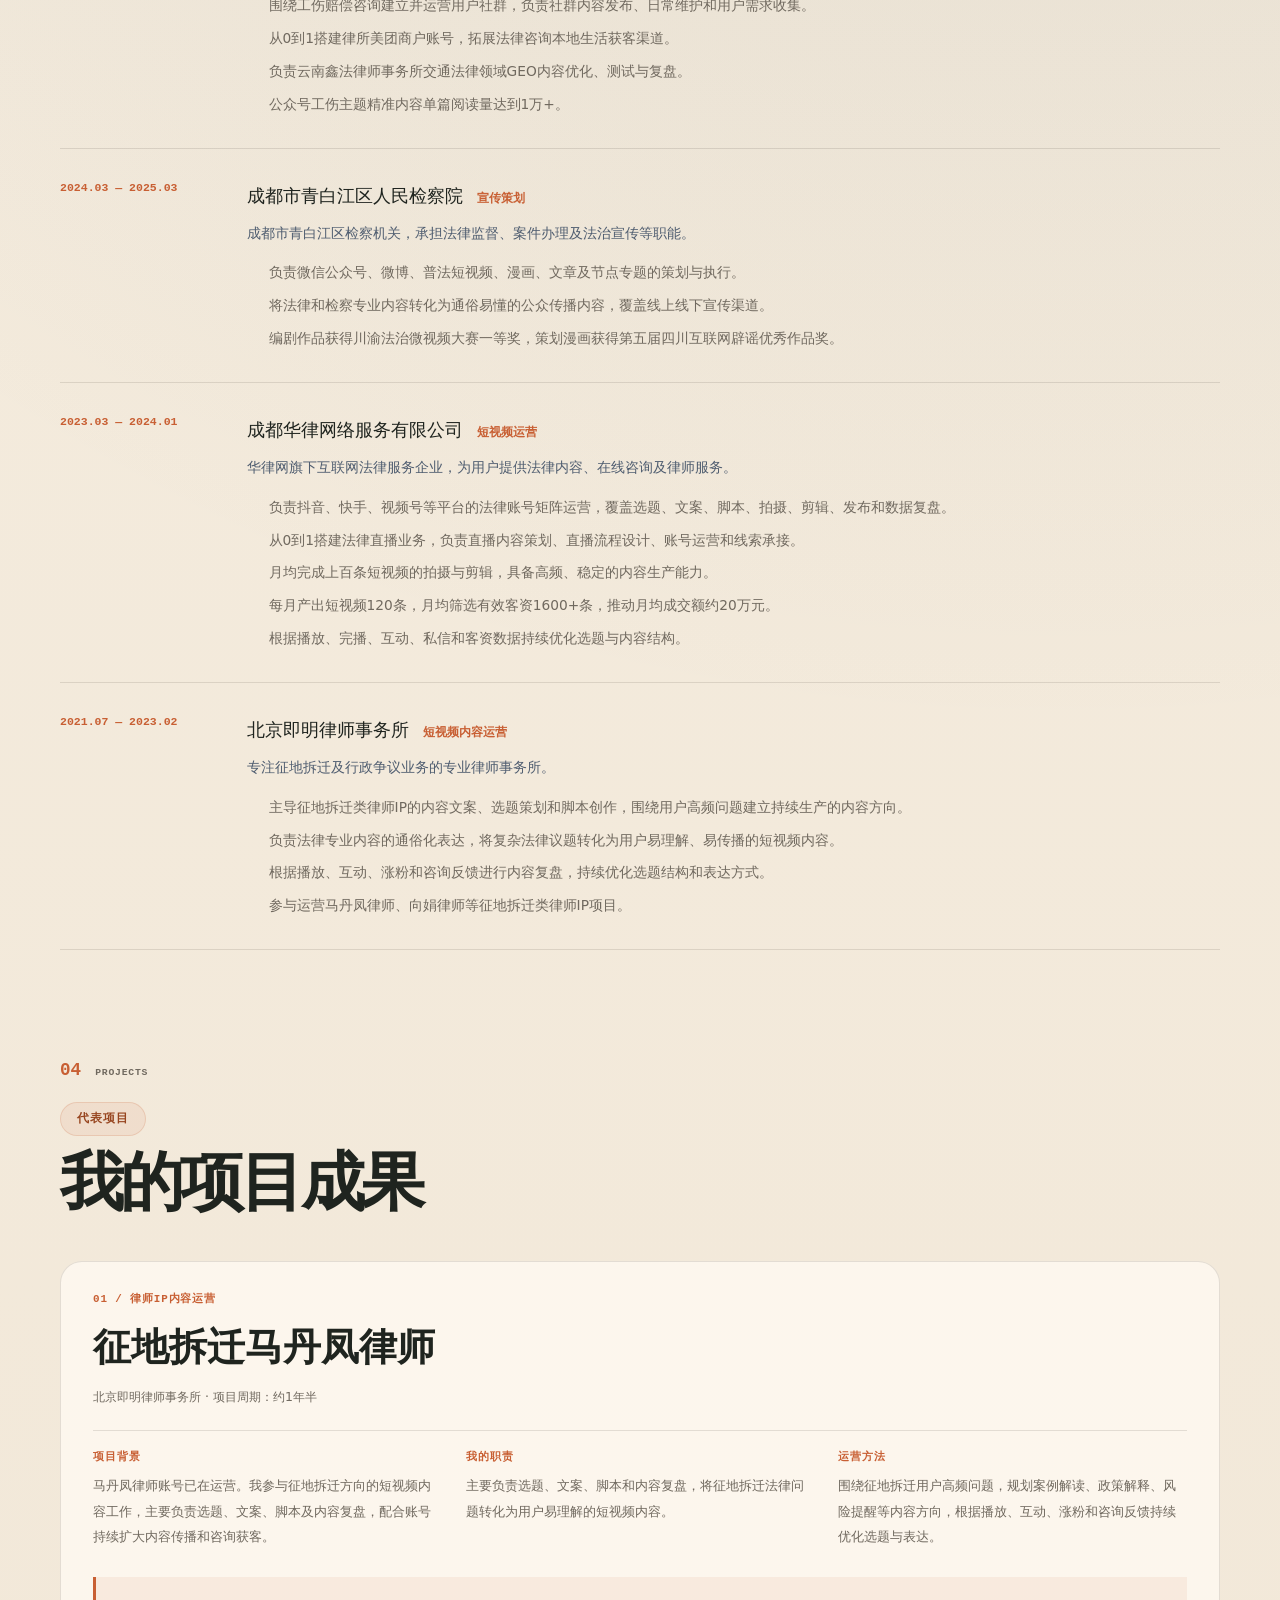
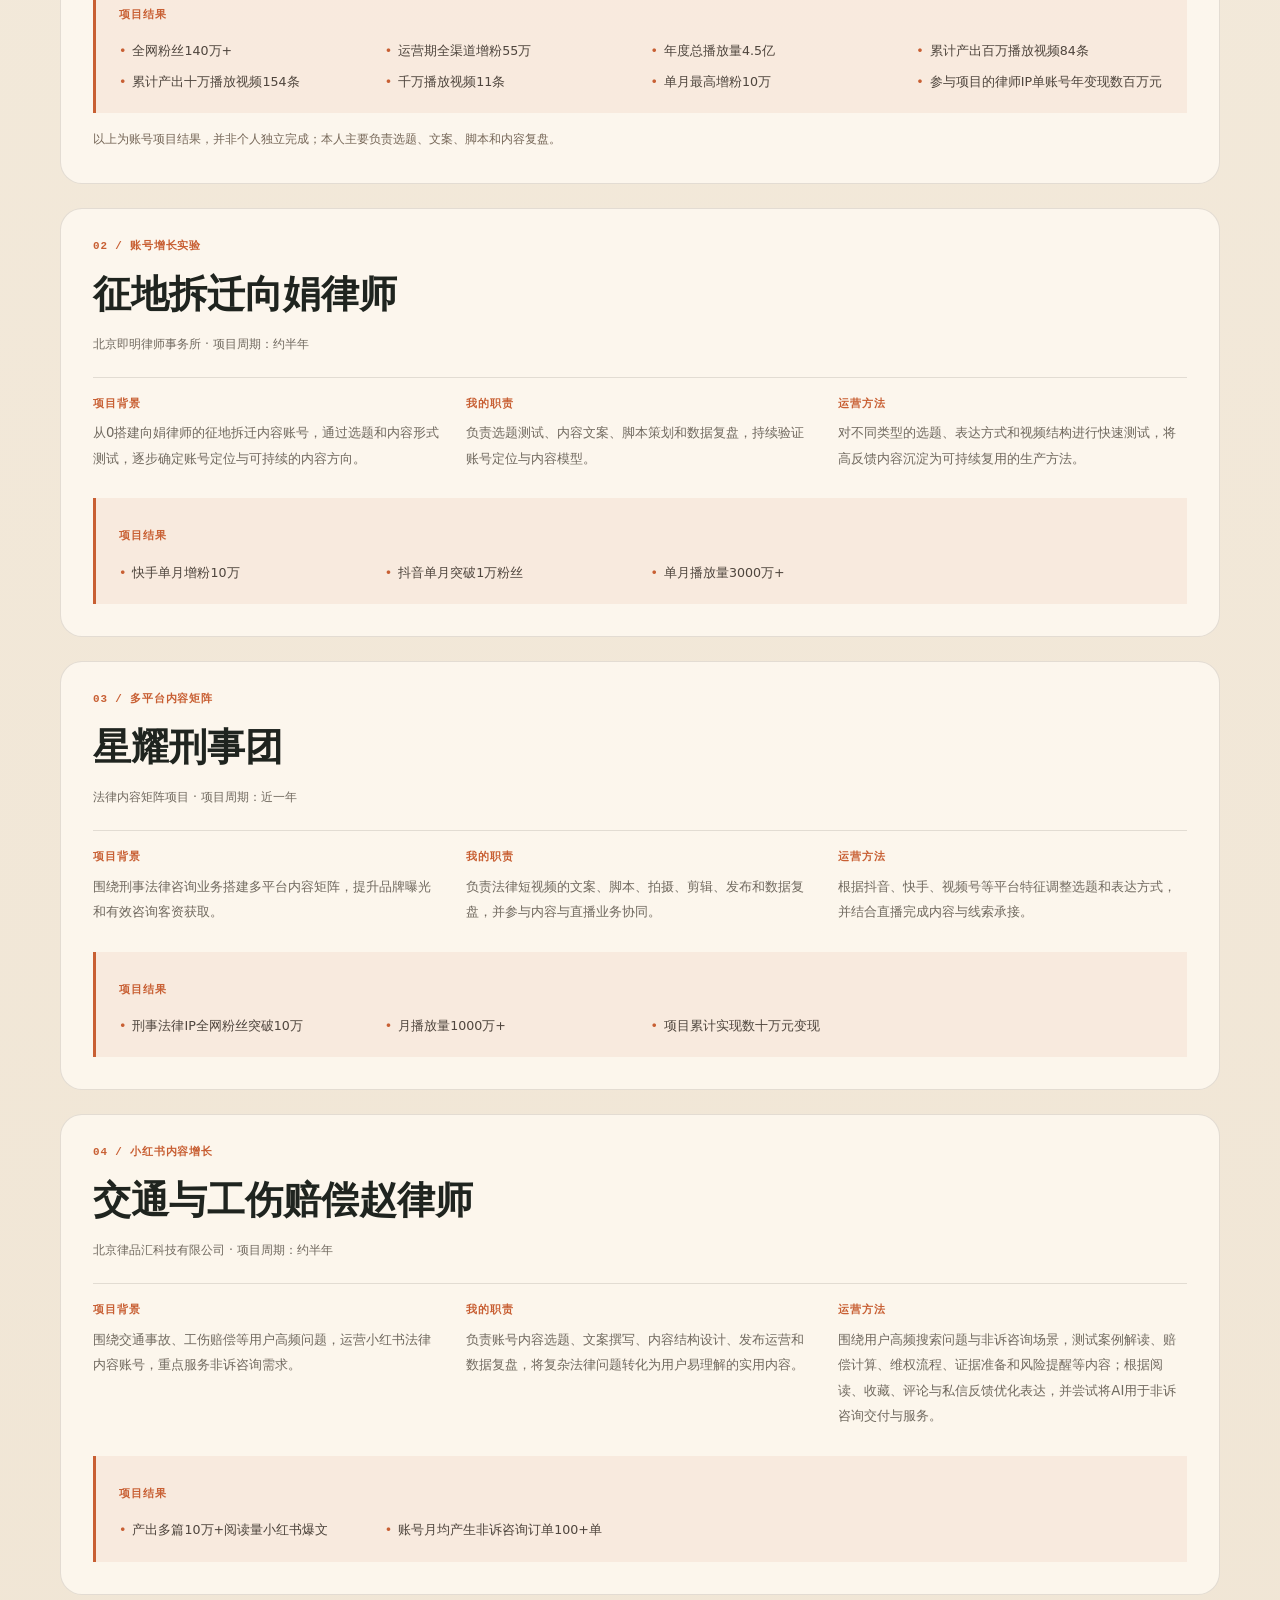
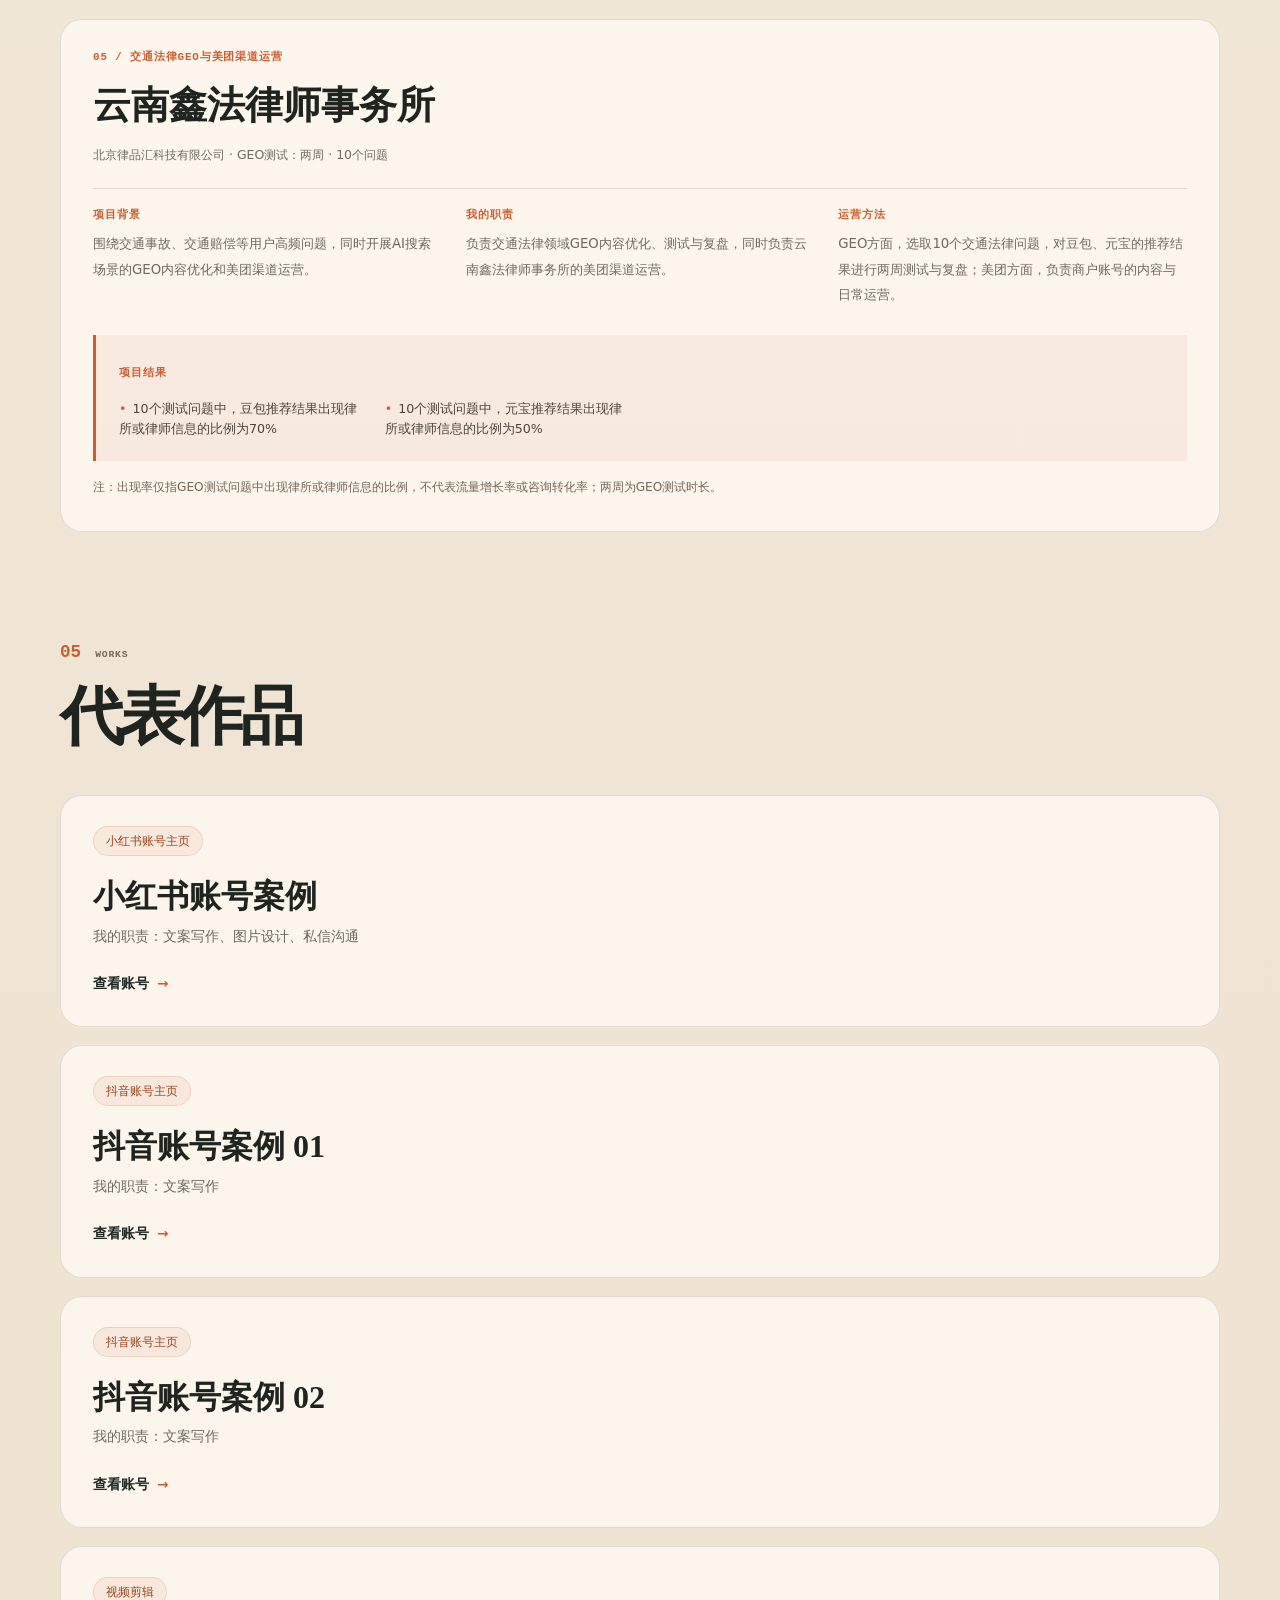
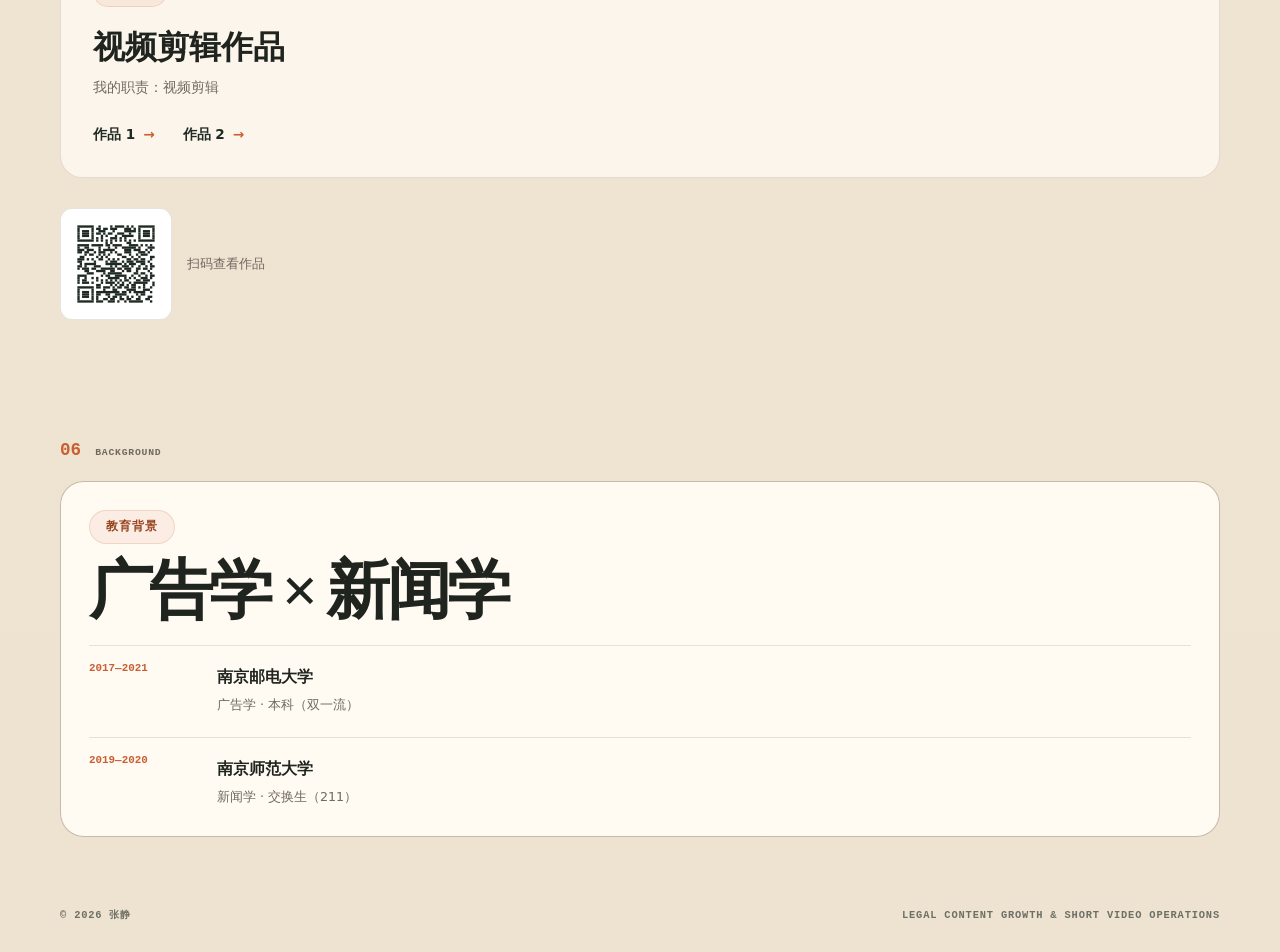
==== commit 43bbb92f: "Sync latest resume website" ====
--- a/index.html
+++ b/index.html
@@ -1,2 +1,2 @@
-<!DOCTYPE html><html lang="zh-CN"><head><meta charSet="utf-8"/><meta name="viewport" content="width=device-width, initial-scale=1"/><link rel="stylesheet" href="./index-955nbCC7.css" data-rsc-css-href="./index-955nbCC7.css" data-precedence="vite-rsc/importer-resources"/><link rel="modulepreload" href="./layout-segment-context-CMLPr4qb.js" crossorigin=""/><link rel="modulepreload" href="./rolldown-runtime-S-ySWqyJ.js" crossorigin=""/><link rel="modulepreload" href="./index-BUhafJ2m.js" crossorigin=""/><link rel="modulepreload" href="./framework-XU8gKkFC.js" crossorigin=""/><title>张静｜内容运营作品集</title><meta name="description" content="张静的内容运营作品集：5 年法律垂类运营经验，专注内容策划、IP 孵化与获客转化。"/><script>self.__VINEXT_RSC_PARAMS__={}</script><script>self.__VINEXT_RSC_NAV__={"pathname":"/","searchParams":[]}</script><link rel="modulepreload" href="./index-BUhafJ2m.js" />
-</head><body><header class="site-header"><div class="shell nav-wrap"><a class="brand" href="#top" aria-label="回到首页"><span class="brand-stamp">ZJ</span><span><strong>张静</strong><small>CONTENT OPERATOR / 2026</small></span></a><nav aria-label="主导航"><a href="#about">能力</a><a href="#experience">经历</a><a href="#cases">案例</a><a href="#contact">联系</a></nav><span class="header-status"><i></i> OPEN TO WORK</span></div></header><main id="top" class="shell"><section class="hero"><div class="hero-index">PORTFOLIO / 001</div><div class="hero-grid"><div class="hero-copy-block"><p class="hero-kicker">法律内容运营 · IP 孵化 · 获客转化</p><h1>把复杂的事，<br/><span>讲成有人愿意</span><br/>停下来看的内容。</h1><p class="hero-intro">我是张静，一名拥有 <b>5 年</b>法律垂类运营经验的内容策划。长期服务检察院、头部律所与法律科技平台，把专业内容变成可传播、可复用、可转化的增长系统。</p><div class="hero-actions"><a class="button button-dark" href="#cases">查看代表案例 <span>↗</span></a><a class="text-link" href="mailto:1968532942@qq.com">发邮件联系我 <span>→</span></a></div></div><div class="hero-poster" aria-label="个人定位"><div class="poster-top"><span>ZHANG / JING</span><span>05—26</span></div><div class="poster-mark">内容<br/><em>运营</em></div><div class="poster-lines"><span>RESEARCH</span><span>WRITE</span><span>DISTRIBUTE</span><span>CONVERT</span></div><div class="poster-bottom"><span>CHENGDU · CHINA</span><span>01</span></div></div></div><div class="metric-strip" aria-label="核心业绩"><div><strong>5</strong><span>年法律垂类运营经验</span></div><div><strong>230<span>万+</span></strong><span>全网粉丝</span></div><div><strong>6.5<span>亿+</span></strong><span>内容播放量</span></div><div><strong>1000<span>+</span></strong><span>咨询转化</span></div></div></section><section id="about" class="section capabilities-section"><div class="section-rail"><span>01</span><span>WHAT I DO</span></div><div class="section-main"><div class="section-heading"><p class="overline">从选题到结果</p><h2>我能为团队<br/><i>带来什么</i></h2><p class="section-lead">不是单点执行，而是把内容、渠道和业务目标连成一条线。</p></div><div class="capability-grid"><article class="capability-card"><div class="capability-top"><span>01</span><span>0<!-- -->2</span></div><h3>IP 账号孵化</h3><p>从定位、选题、脚本到拍摄与运营，跑通法律垂类 IP 的完整内容链路，并沉淀可复用的起号 SOP。</p><div class="tags"><span>#<!-- -->账号定位</span><span>#<!-- -->内容选题</span><span>#<!-- -->爆款复盘</span></div></article><article class="capability-card"><div class="capability-top"><span>02</span><span>0<!-- -->3</span></div><h3>内容策划与创作</h3><p>兼具公众号长文与短视频脚本经验，能把复杂的法律议题转译成准确、易懂、有传播力的内容。</p><div class="tags"><span>#<!-- -->短视频脚本</span><span>#<!-- -->公众号</span><span>#<!-- -->节点策划</span></div></article><article class="capability-card"><div class="capability-top"><span>03</span><span>0<!-- -->4</span></div><h3>运营与转化</h3><p>围绕流量、增粉、线索与成交建立数据体系，让内容不仅被看见，也能持续带来真实业务结果。</p><div class="tags"><span>#<!-- -->数据分析</span><span>#<!-- -->直播运营</span><span>#<!-- -->客资转化</span></div></article><article class="capability-card"><div class="capability-top"><span>04</span><span>0<!-- -->5</span></div><h3>全渠道获客转化</h3><p>覆盖小红书、GEO、微信公众号、美团等多平台，擅长精准文承接与本地生活获客搭建。</p><div class="tags"><span>#<!-- -->小红书运营</span><span>#<!-- -->GEO优化</span><span>#<!-- -->美团搭建</span></div></article></div></div></section><section id="experience" class="section experience-section"><div class="section-rail"><span>02</span><span>EXPERIENCE</span></div><div class="section-main"><div class="section-heading inline-heading"><div><p class="overline">持续积累的方法论</p><h2>工作经历</h2></div><p class="section-lead">在机构传播、平台运营与商业转化之间，持续积累对法律内容的完整理解。</p></div><div class="experience-list"><article class="experience-item current"><time>2025.04 — 2026.07</time><div class="experience-body"><div class="experience-title"><h3>云南律品科技有限公司</h3><span>内容运营</span></div><p>负责交通事故纠纷、工伤两大垂类的多平台运营与获客转化：小红书运营3个账号，2篇阅读量破10万+，月均获客100+条；负责GEO内容优化，提升律所在AI平台检索曝光，服务案源转化；微信公众号工伤精准文创作，最高单篇阅读1万+；并从0-1搭建律所美团商户账号，拓展本地生活获客渠道。</p></div><span class="experience-arrow">↗</span></article><article class="experience-item"><time>2024.03 — 2025.03</time><div class="experience-body"><div class="experience-title"><h3>成都市青白江区人民检察院</h3><span>宣传策划</span></div><p>负责微信、微博及普法短视频、漫画、文章与节点专题策划，覆盖线上线下宣传渠道。编剧作品获川渝法治微视频大赛一等奖；策划漫画获第五届四川互联网辟谣优秀作品奖。</p></div><span class="experience-arrow">↗</span></article><article class="experience-item"><time>2023.03 — 2024.01</time><div class="experience-body"><div class="experience-title"><h3>成都华律网络服务有限公司</h3><span>短视频运营</span></div><p>运营抖音、快手、视频号、今日头条账号矩阵，从 0 到 1 搭建法律直播业务；每月产出 120 条内容，筛选有效客资 1600+ 条，月均成交额 20 万。</p></div><span class="experience-arrow">↗</span></article><article class="experience-item"><time>2021.07 — 2023.02</time><div class="experience-body"><div class="experience-title"><h3>北京即明律师事务所</h3><span>短视频内容运营</span></div><p>主导征地拆迁类律师 IP 的内容选题、视觉呈现与数据复盘，对账号流量、增粉与线索转化负责，并建立周、月、年度数据分析体系。</p></div><span class="experience-arrow">↗</span></article></div></div></section><section id="cases" class="section cases-section"><div class="section-rail"><span>03</span><span>SELECTED WORK</span></div><div class="section-main"><div class="section-heading inline-heading"><div><p class="overline">用结果证明内容价值</p><h2>代表案例</h2></div><p class="section-lead">从账号冷启动到稳定获客，每个案例都留下了可复用的路径。</p></div><div class="case-list"><article class="case-row case-featured"><div class="case-no">0<!-- -->1</div><div class="case-info"><span class="case-label">全网 140 万粉丝</span><h3>征地拆迁马丹凤律师</h3><p>抖音从 0 起步突破 30 万粉丝，单月最高增粉 10 万；累计打造百万播放视频 84 条、十万播放视频 154 条。</p></div><div class="case-metrics"><strong>运营期全渠道增粉 55 万</strong><strong>年度总播放量 4.5 亿</strong><strong>11 条千万播放视频</strong></div><span class="case-arrow">↗</span></article><article class="case-row"><div class="case-no">0<!-- -->2</div><div class="case-info"><span class="case-label">全网 80 万粉丝</span><h3>征地拆迁向娟律师</h3><p>负责期间快速验证账号定位与内容模型，单条视频最高播放量达千万，形成可持续复用的选题方法。</p></div><div class="case-metrics"><strong>快手单月增粉 10 万</strong><strong>抖音一个月破 1 万粉</strong><strong>单月播放量 3000 万+</strong></div><span class="case-arrow">↗</span></article><article class="case-row"><div class="case-no">0<!-- -->3</div><div class="case-info"><span class="case-label">刑事法律 IP</span><h3>星耀刑事团</h3><p>覆盖文案、拍摄、发布与复盘，通过内容与直播协同，为法律咨询业务持续获取有效线索。</p></div><div class="case-metrics"><strong>全网粉丝突破 10 万</strong><strong>月播放量 1000 万+</strong><strong>多平台矩阵运营</strong></div><span class="case-arrow">↗</span></article></div></div></section><section class="section lower-section"><div class="section-rail"><span>04</span><span>BACKGROUND</span></div><div class="section-main lower-grid"><div class="education-block"><p class="overline">Education</p><h2>广告学 × 新闻学</h2><div class="education-item"><span>2017—2021</span><div><strong>南京邮电大学</strong><small>广告学 · 本科（双一流）</small></div></div><div class="education-item"><span>2019—2020</span><div><strong>南京师范大学</strong><small>新闻学 · 交换生（211）</small></div></div></div><div class="award-block"><p class="overline">Selected recognition</p><h3>内容荣誉</h3><ul><li>川渝法治微视频大赛一等奖</li><li>四川互联网辟谣优秀作品奖</li><li>作品曾被《检察日报》等媒体刊登或转载</li></ul></div></div></section><section id="contact" class="contact-section"><div><p class="overline">05 / LET&#x27;S TALK</p><h2>如果你正在寻找<br/><span>能把内容做出结果的人</span></h2><p>求职方向：内容运营 / 短视频运营 · 现居成都</p></div><div class="contact-action"><a href="mailto:1968532942@qq.com"><span>EMAIL</span><strong>1968532942@qq.com</strong><b>↗</b></a><small>电话与微信可在沟通后提供</small></div></section></main><footer><span>© 2026 张静</span><span>CONTENT OPERATION / BUILT WITH INTENT</span></footer><script id="_R_">import("/assets/index-BUhafJ2m.js")</script></body></html><script>self.__VINEXT_RSC_CHUNKS__=self.__VINEXT_RSC_CHUNKS__||[];self.__VINEXT_RSC_CHUNKS__.push("2:I[\"8a1c26e77cc3\",[],\"Children\",1]\n3:I[\"e562e7309659\",[],\"LayoutSegmentProvider\",1]\n4:I[\"8a1c26e77cc3\",[],\"Slot\",1]\n5:I[\"d041429ec63f\",[],\"RedirectBoundary\",1]\n:HL[\"/assets/index-955nbCC7.css\",\"style\"]\n0:{\"__route\":\"route:/\",\"__interceptionContext\":null,\"__layoutIds\":[\"layout:/\"],\"__rootLayout\":\"/\",\"page:/\":\"$L1\",\"layout:/\":[[[[\"$\",\"link\",\"css:/assets/index-955nbCC7.css\",{\"rel\":\"stylesheet\",\"precedence\":\"vite-rsc/importer-resources\",\"href\":\"/assets/index-955nbCC7.css\",\"data-rsc-css-href\":\"/assets/index-955nbCC7.css\"}],\"$undefined\"],[\"$\",\"html\",null,{\"lang\":\"zh-CN\",\"children\":[\"$\",\"body\",null,{\"children\":[\"$\",\"$L2\",null,{}]}]}]],null],\"route:/\":[[[\"$\",\"meta\",null,{\"charSet\":\"utf-8\"}],[[\"$\",\"title\",\"0\",{\"children\":\"张静｜内容运营作品集\"}],[\"$\",\"meta\",\"1\",{\"name\":\"description\",\"content\":\"张静的内容运营作品集：5 年法律垂类运营经验，专注内容策划、IP 孵化与获客转化。\"}]],[[\"$\",\"meta\",\"0\",{\"name\":\"viewport\",\"content\":\"width=device-width, initial-scale=1\"}]]],[\"$\",\"$L3\",null,{\"segmentMap\":{\"children\":[]},\"children\":[\"$\",\"$L4\",null,{\"id\":\"layout:/\",\"parallelSlots\":\"$undefined\",\"children\":[\"$\",\"$L5\",null,{\"children\":[\"$\",\"$L3\",null,{\"segmentMap\":{\"children\":[]},\"children\":[\"$\",\"$L4\",null,{\"id\":\"page:/\"}]}]}]}]}]],\"__layoutFlags\":{\"layout:/\":\"s\"},\"__artifactCompatibility\":{\"schemaVersion\":1,\"graphVersion\":\"app-route-graph:4uhn5s1wvoptc\",\"deploymentVersion\":\"af60022f-ddf7-4e56-8d56-205f0f31300d\",\"appElementsSchemaVersion\":1,\"rscPayloadSchemaVersion\":1,\"rootBoundaryId\":\"/\",\"renderEpoch\":null}}\n")</script><script>self.__VINEXT_RSC_CHUNKS__=self.__VINEXT_RSC_CHUNKS__||[];self.__VINEXT_RSC_CHUNKS__.push("1:[[\"$\",\"header\",null,{\"className\":\"site-header\",\"children\":[\"$\",\"div\",null,{\"className\":\"shell nav-wrap\",\"children\":[[\"$\",\"a\",null,{\"className\":\"brand\",\"href\":\"#top\",\"aria-label\":\"回到首页\",\"children\":[[\"$\",\"span\",null,{\"className\":\"brand-stamp\",\"children\":\"ZJ\"}],[\"$\",\"span\",null,{\"children\":[[\"$\",\"strong\",null,{\"children\":\"张静\"}],[\"$\",\"small\",null,{\"children\":\"CONTENT OPERATOR / 2026\"}]]}]]}],[\"$\",\"nav\",null,{\"aria-label\":\"主导航\",\"children\":[[\"$\",\"a\",null,{\"href\":\"#about\",\"children\":\"能力\"}],[\"$\",\"a\",null,{\"href\":\"#experience\",\"children\":\"经历\"}],[\"$\",\"a\",null,{\"href\":\"#cases\",\"children\":\"案例\"}],[\"$\",\"a\",null,{\"href\":\"#contact\",\"children\":\"联系\"}]]}],[\"$\",\"span\",null,{\"className\":\"header-status\",\"children\":[[\"$\",\"i\",null,{}],\" OPEN TO WORK\"]}]]}]}],[\"$\",\"main\",null,{\"id\":\"top\",\"className\":\"shell\",\"children\":[[\"$\",\"section\",null,{\"className\":\"hero\",\"children\":[[\"$\",\"div\",null,{\"className\":\"hero-index\",\"children\":\"PORTFOLIO / 001\"}],[\"$\",\"div\",null,{\"className\":\"hero-grid\",\"children\":[[\"$\",\"div\",null,{\"className\":\"hero-copy-block\",\"children\":[[\"$\",\"p\",null,{\"className\":\"hero-kicker\",\"children\":\"法律内容运营 · IP 孵化 · 获客转化\"}],[\"$\",\"h1\",null,{\"children\":[\"把复杂的事，\",[\"$\",\"br\",null,{}],[\"$\",\"span\",null,{\"children\":\"讲成有人愿意\"}],[\"$\",\"br\",null,{}],\"停下来看的内容。\"]}],[\"$\",\"p\",null,{\"className\":\"hero-intro\",\"children\":[\"我是张静，一名拥有 \",[\"$\",\"b\",null,{\"children\":\"5 年\"}],\"法律垂类运营经验的内容策划。长期服务检察院、头部律所与法律科技平台，把专业内容变成可传播、可复用、可转化的增长系统。\"]}],[\"$\",\"div\",null,{\"className\":\"hero-actions\",\"children\":[[\"$\",\"a\",null,{\"className\":\"button button-dark\",\"href\":\"#cases\",\"children\":[\"查看代表案例 \",[\"$\",\"span\",null,{\"children\":\"↗\"}]]}],[\"$\",\"a\",null,{\"className\":\"text-link\",\"href\":\"mailto:1968532942@qq.com\",\"children\":[\"发邮件联系我 \",[\"$\",\"span\",null,{\"children\":\"→\"}]]}]]}]]}],[\"$\",\"div\",null,{\"className\":\"hero-poster\",\"aria-label\":\"个人定位\",\"children\":[[\"$\",\"div\",null,{\"className\":\"poster-top\",\"children\":[[\"$\",\"span\",null,{\"children\":\"ZHANG / JING\"}],[\"$\",\"span\",null,{\"children\":\"05—26\"}]]}],[\"$\",\"div\",null,{\"className\":\"poster-mark\",\"children\":[\"内容\",[\"$\",\"br\",null,{}],[\"$\",\"em\",null,{\"children\":\"运营\"}]]}],[\"$\",\"div\",null,{\"className\":\"poster-lines\",\"children\":[[\"$\",\"span\",null,{\"children\":\"RESEARCH\"}],[\"$\",\"span\",null,{\"children\":\"WRITE\"}],[\"$\",\"span\",null,{\"children\":\"DISTRIBUTE\"}],[\"$\",\"span\",null,{\"children\":\"CONVERT\"}]]}],[\"$\",\"div\",null,{\"className\":\"poster-bottom\",\"children\":[[\"$\",\"span\",null,{\"children\":\"CHENGDU · CHINA\"}],[\"$\",\"span\",null,{\"children\":\"01\"}]]}]]}]]}],[\"$\",\"div\",null,{\"className\":\"metric-strip\",\"aria-label\":\"核心业绩\",\"children\":[[\"$\",\"div\",null,{\"children\":[[\"$\",\"strong\",null,{\"children\":\"5\"}],[\"$\",\"span\",null,{\"children\":\"年法律垂类运营经验\"}]]}],[\"$\",\"div\",null,{\"children\":[[\"$\",\"strong\",null,{\"children\":[\"230\",[\"$\",\"span\",null,{\"children\":\"万+\"}]]}],[\"$\",\"span\",null,{\"children\":\"全网粉丝\"}]]}],[\"$\",\"div\",null,{\"children\":[[\"$\",\"strong\",null,{\"children\":[\"6.5\",[\"$\",\"span\",null,{\"children\":\"亿+\"}]]}],[\"$\",\"span\",null,{\"children\":\"内容播放量\"}]]}],[\"$\",\"div\",null,{\"children\":[[\"$\",\"strong\",null,{\"children\":[\"1000\",[\"$\",\"span\",null,{\"children\":\"+\"}]]}],[\"$\",\"span\",null,{\"children\":\"咨询转化\"}]]}]]}]]}],[\"$\",\"section\",null,{\"id\":\"about\",\"className\":\"section capabilities-section\",\"children\":[[\"$\",\"div\",null,{\"className\":\"section-rail\",\"children\":[[\"$\",\"span\",null,{\"children\":\"01\"}],[\"$\",\"span\",null,{\"children\":\"WHAT I DO\"}]]}],[\"$\",\"div\",null,{\"className\":\"section-main\",\"children\":[[\"$\",\"div\",null,{\"className\":\"section-heading\",\"children\":[[\"$\",\"p\",null,{\"className\":\"overline\",\"children\":\"从选题到结果\"}],[\"$\",\"h2\",null,{\"children\":[\"我能为团队\",[\"$\",\"br\",null,{}],[\"$\",\"i\",null,{\"children\":\"带来什么\"}]]}],[\"$\",\"p\",null,{\"className\":\"section-lead\",\"children\":\"不是单点执行，而是把内容、渠道和业务目标连成一条线。\"}]]}],[\"$\",\"div\",null,{\"className\":\"capability-grid\",\"children\":[[\"$\",\"article\",\"01\",{\"className\":\"capability-card\",\"children\":[[\"$\",\"div\",null,{\"className\":\"capability-top\",\"children\":[[\"$\",\"span\",null,{\"children\":\"01\"}],[\"$\",\"span\",null,{\"children\":[\"0\",2]}]]}],[\"$\",\"h3\",null,{\"children\":\"IP 账号孵化\"}],[\"$\",\"p\",null,{\"children\":\"从定位、选题、脚本到拍摄与运营，跑通法律垂类 IP 的完整内容链路，并沉淀可复用的起号 SOP。\"}],[\"$\",\"div\",null,{\"className\":\"tags\",\"children\":[[\"$\",\"span\",\"账号定位\",{\"children\":[\"#\",\"账号定位\"]}],[\"$\",\"span\",\"内容选题\",{\"children\":[\"#\",\"内容选题\"]}],[\"$\",\"span\",\"爆款复盘\",{\"children\":[\"#\",\"爆款复盘\"]}]]}]]}],[\"$\",\"article\",\"02\",{\"className\":\"capability-card\",\"children\":[[\"$\",\"div\",null,{\"className\":\"capability-top\",\"children\":[[\"$\",\"span\",null,{\"children\":\"02\"}],[\"$\",\"span\",null,{\"children\":[\"0\",3]}]]}],[\"$\",\"h3\",null,{\"children\":\"内容策划与创作\"}],[\"$\",\"p\",null,{\"children\":\"兼具公众号长文与短视频脚本经验，能把复杂的法律议题转译成准确、易懂、有传播力的内容。\"}],[\"$\",\"div\",null,{\"className\":\"tags\",\"children\":[[\"$\",\"span\",\"短视频脚本\",{\"children\":[\"#\",\"短视频脚本\"]}],[\"$\",\"span\",\"公众号\",{\"children\":[\"#\",\"公众号\"]}],[\"$\",\"span\",\"节点策划\",{\"children\":[\"#\",\"节点策划\"]}]]}]]}],[\"$\",\"article\",\"03\",{\"className\":\"capability-card\",\"children\":[[\"$\",\"div\",null,{\"className\":\"capability-top\",\"children\":[[\"$\",\"span\",null,{\"children\":\"03\"}],[\"$\",\"span\",null,{\"children\":[\"0\",4]}]]}],[\"$\",\"h3\",null,{\"children\":\"运营与转化\"}],[\"$\",\"p\",null,{\"children\":\"围绕流量、增粉、线索与成交建立数据体系，让内容不仅被看见，也能持续带来真实业务结果。\"}],[\"$\",\"div\",null,{\"className\":\"tags\",\"children\":[[\"$\",\"span\",\"数据分析\",{\"children\":[\"#\",\"数据分析\"]}],[\"$\",\"span\",\"直播运营\",{\"children\":[\"#\",\"直播运营\"]}],[\"$\",\"span\",\"客资转化\",{\"children\":[\"#\",\"客资转化\"]}]]}]]}],\"$L6\"]}]]}]]}],\"$L7\",\"$L8\",\"$L9\",\"$La\"]}],\"$Lb\"]\n")</script><script>self.__VINEXT_RSC_CHUNKS__=self.__VINEXT_RSC_CHUNKS__||[];self.__VINEXT_RSC_CHUNKS__.push("6:[\"$\",\"article\",\"04\",{\"className\":\"capability-card\",\"children\":[[\"$\",\"div\",null,{\"className\":\"capability-top\",\"children\":[[\"$\",\"span\",null,{\"children\":\"04\"}],[\"$\",\"span\",null,{\"children\":[\"0\",5]}]]}],[\"$\",\"h3\",null,{\"children\":\"全渠道获客转化\"}],[\"$\",\"p\",null,{\"children\":\"覆盖小红书、GEO、微信公众号、美团等多平台，擅长精准文承接与本地生活获客搭建。\"}],[\"$\",\"div\",null,{\"className\":\"tags\",\"children\":[[\"$\",\"span\",\"小红书运营\",{\"children\":[\"#\",\"小红书运营\"]}],[\"$\",\"span\",\"GEO优化\",{\"children\":[\"#\",\"GEO优化\"]}],[\"$\",\"span\",\"美团搭建\",{\"children\":[\"#\",\"美团搭建\"]}]]}]]}]\n")</script><script>self.__VINEXT_RSC_CHUNKS__=self.__VINEXT_RSC_CHUNKS__||[];self.__VINEXT_RSC_CHUNKS__.push("7:[\"$\",\"section\",null,{\"id\":\"experience\",\"className\":\"section experience-section\",\"children\":[[\"$\",\"div\",null,{\"className\":\"section-rail\",\"children\":[[\"$\",\"span\",null,{\"children\":\"02\"}],[\"$\",\"span\",null,{\"children\":\"EXPERIENCE\"}]]}],[\"$\",\"div\",null,{\"className\":\"section-main\",\"children\":[[\"$\",\"div\",null,{\"className\":\"section-heading inline-heading\",\"children\":[[\"$\",\"div\",null,{\"children\":[[\"$\",\"p\",null,{\"className\":\"overline\",\"children\":\"持续积累的方法论\"}],[\"$\",\"h2\",null,{\"children\":\"工作经历\"}]]}],[\"$\",\"p\",null,{\"className\":\"section-lead\",\"children\":\"在机构传播、平台运营与商业转化之间，持续积累对法律内容的完整理解。\"}]]}],[\"$\",\"div\",null,{\"className\":\"experience-list\",\"children\":[[\"$\",\"article\",\"云南律品科技有限公司\",{\"className\":\"experience-item current\",\"children\":[[\"$\",\"time\",null,{\"children\":\"2025.04 — 2026.07\"}],[\"$\",\"div\",null,{\"className\":\"experience-body\",\"children\":[[\"$\",\"div\",null,{\"className\":\"experience-title\",\"children\":[[\"$\",\"h3\",null,{\"children\":\"云南律品科技有限公司\"}],[\"$\",\"span\",null,{\"children\":\"内容运营\"}]]}],[\"$\",\"p\",null,{\"children\":\"负责交通事故纠纷、工伤两大垂类的多平台运营与获客转化：小红书运营3个账号，2篇阅读量破10万+，月均获客100+条；负责GEO内容优化，提升律所在AI平台检索曝光，服务案源转化；微信公众号工伤精准文创作，最高单篇阅读1万+；并从0-1搭建律所美团商户账号，拓展本地生活获客渠道。\"}]]}],[\"$\",\"span\",null,{\"className\":\"experience-arrow\",\"children\":\"↗\"}]]}],[\"$\",\"article\",\"成都市青白江区人民检察院\",{\"className\":\"experience-item\",\"children\":[[\"$\",\"time\",null,{\"children\":\"2024.03 — 2025.03\"}],[\"$\",\"div\",null,{\"className\":\"experience-body\",\"children\":[[\"$\",\"div\",null,{\"className\":\"experience-title\",\"children\":[[\"$\",\"h3\",null,{\"children\":\"成都市青白江区人民检察院\"}],[\"$\",\"span\",null,{\"children\":\"宣传策划\"}]]}],[\"$\",\"p\",null,{\"children\":\"负责微信、微博及普法短视频、漫画、文章与节点专题策划，覆盖线上线下宣传渠道。编剧作品获川渝法治微视频大赛一等奖；策划漫画获第五届四川互联网辟谣优秀作品奖。\"}]]}],[\"$\",\"span\",null,{\"className\":\"experience-arrow\",\"children\":\"↗\"}]]}],[\"$\",\"article\",\"成都华律网络服务有限公司\",{\"className\":\"experience-item\",\"children\":[[\"$\",\"time\",null,{\"children\":\"2023.03 — 2024.01\"}],[\"$\",\"div\",null,{\"className\":\"experience-body\",\"children\":[[\"$\",\"div\",null,{\"className\":\"experience-title\",\"children\":[[\"$\",\"h3\",null,{\"children\":\"成都华律网络服务有限公司\"}],[\"$\",\"span\",null,{\"children\":\"短视频运营\"}]]}],[\"$\",\"p\",null,{\"children\":\"运营抖音、快手、视频号、今日头条账号矩阵，从 0 到 1 搭建法律直播业务；每月产出 120 条内容，筛选有效客资 1600+ 条，月均成交额 20 万。\"}]]}],[\"$\",\"span\",null,{\"className\":\"experience-arrow\",\"children\":\"↗\"}]]}],[\"$\",\"article\",\"北京即明律师事务所\",{\"className\":\"experience-item\",\"children\":[[\"$\",\"time\",null,{\"children\":\"2021.07 — 2023.02\"}],[\"$\",\"div\",null,{\"className\":\"experience-body\",\"children\":[[\"$\",\"div\",null,{\"className\":\"experience-title\",\"children\":[[\"$\",\"h3\",null,{\"children\":\"北京即明律师事务所\"}],[\"$\",\"span\",null,{\"children\":\"短视频内容运营\"}]]}],[\"$\",\"p\",null,{\"children\":\"主导征地拆迁类律师 IP 的内容选题、视觉呈现与数据复盘，对账号流量、增粉与线索转化负责，并建立周、月、年度数据分析体系。\"}]]}],[\"$\",\"span\",null,{\"className\":\"experience-arrow\",\"children\":\"↗\"}]]}]]}]]}]]}]\n")</script><script>self.__VINEXT_RSC_CHUNKS__=self.__VINEXT_RSC_CHUNKS__||[];self.__VINEXT_RSC_CHUNKS__.push("8:[\"$\",\"section\",null,{\"id\":\"cases\",\"className\":\"section cases-section\",\"children\":[[\"$\",\"div\",null,{\"className\":\"section-rail\",\"children\":[[\"$\",\"span\",null,{\"children\":\"03\"}],[\"$\",\"span\",null,{\"children\":\"SELECTED WORK\"}]]}],[\"$\",\"div\",null,{\"className\":\"section-main\",\"children\":[[\"$\",\"div\",null,{\"className\":\"section-heading inline-heading\",\"children\":[[\"$\",\"div\",null,{\"children\":[[\"$\",\"p\",null,{\"className\":\"overline\",\"children\":\"用结果证明内容价值\"}],[\"$\",\"h2\",null,{\"children\":\"代表案例\"}]]}],[\"$\",\"p\",null,{\"className\":\"section-lead\",\"children\":\"从账号冷启动到稳定获客，每个案例都留下了可复用的路径。\"}]]}],[\"$\",\"div\",null,{\"className\":\"case-list\",\"children\":[[\"$\",\"article\",\"征地拆迁马丹凤律师\",{\"className\":\"case-row case-featured\",\"children\":[[\"$\",\"div\",null,{\"className\":\"case-no\",\"children\":[\"0\",1]}],[\"$\",\"div\",null,{\"className\":\"case-info\",\"children\":[[\"$\",\"span\",null,{\"className\":\"case-label\",\"children\":\"全网 140 万粉丝\"}],[\"$\",\"h3\",null,{\"children\":\"征地拆迁马丹凤律师\"}],[\"$\",\"p\",null,{\"children\":\"抖音从 0 起步突破 30 万粉丝，单月最高增粉 10 万；累计打造百万播放视频 84 条、十万播放视频 154 条。\"}]]}],[\"$\",\"div\",null,{\"className\":\"case-metrics\",\"children\":[[\"$\",\"strong\",\"运营期全渠道增粉 55 万\",{\"children\":\"运营期全渠道增粉 55 万\"}],[\"$\",\"strong\",\"年度总播放量 4.5 亿\",{\"children\":\"年度总播放量 4.5 亿\"}],[\"$\",\"strong\",\"11 条千万播放视频\",{\"children\":\"11 条千万播放视频\"}]]}],[\"$\",\"span\",null,{\"className\":\"case-arrow\",\"children\":\"↗\"}]]}],[\"$\",\"article\",\"征地拆迁向娟律师\",{\"className\":\"case-row\",\"children\":[[\"$\",\"div\",null,{\"className\":\"case-no\",\"children\":[\"0\",2]}],[\"$\",\"div\",null,{\"className\":\"case-info\",\"children\":[[\"$\",\"span\",null,{\"className\":\"case-label\",\"children\":\"全网 80 万粉丝\"}],[\"$\",\"h3\",null,{\"children\":\"征地拆迁向娟律师\"}],[\"$\",\"p\",null,{\"children\":\"负责期间快速验证账号定位与内容模型，单条视频最高播放量达千万，形成可持续复用的选题方法。\"}]]}],[\"$\",\"div\",null,{\"className\":\"case-metrics\",\"children\":[[\"$\",\"strong\",\"快手单月增粉 10 万\",{\"children\":\"快手单月增粉 10 万\"}],[\"$\",\"strong\",\"抖音一个月破 1 万粉\",{\"children\":\"抖音一个月破 1 万粉\"}],[\"$\",\"strong\",\"单月播放量 3000 万+\",{\"children\":\"单月播放量 3000 万+\"}]]}],[\"$\",\"span\",null,{\"className\":\"case-arrow\",\"children\":\"↗\"}]]}],[\"$\",\"article\",\"星耀刑事团\",{\"className\":\"case-row\",\"children\":[[\"$\",\"div\",null,{\"className\":\"case-no\",\"children\":[\"0\",3]}],[\"$\",\"div\",null,{\"className\":\"case-info\",\"children\":[[\"$\",\"span\",null,{\"className\":\"case-label\",\"children\":\"刑事法律 IP\"}],[\"$\",\"h3\",null,{\"children\":\"星耀刑事团\"}],[\"$\",\"p\",null,{\"children\":\"覆盖文案、拍摄、发布与复盘，通过内容与直播协同，为法律咨询业务持续获取有效线索。\"}]]}],[\"$\",\"div\",null,{\"className\":\"case-metrics\",\"children\":[[\"$\",\"strong\",\"全网粉丝突破 10 万\",{\"children\":\"全网粉丝突破 10 万\"}],[\"$\",\"strong\",\"月播放量 1000 万+\",{\"children\":\"月播放量 1000 万+\"}],[\"$\",\"strong\",\"多平台矩阵运营\",{\"children\":\"多平台矩阵运营\"}]]}],[\"$\",\"span\",null,{\"className\":\"case-arrow\",\"children\":\"↗\"}]]}]]}]]}]]}]\n")</script><script>self.__VINEXT_RSC_CHUNKS__=self.__VINEXT_RSC_CHUNKS__||[];self.__VINEXT_RSC_CHUNKS__.push("9:[\"$\",\"section\",null,{\"className\":\"section lower-section\",\"children\":[[\"$\",\"div\",null,{\"className\":\"section-rail\",\"children\":[[\"$\",\"span\",null,{\"children\":\"04\"}],[\"$\",\"span\",null,{\"children\":\"BACKGROUND\"}]]}],[\"$\",\"div\",null,{\"className\":\"section-main lower-grid\",\"children\":[[\"$\",\"div\",null,{\"className\":\"education-block\",\"children\":[[\"$\",\"p\",null,{\"className\":\"overline\",\"children\":\"Education\"}],[\"$\",\"h2\",null,{\"children\":\"广告学 × 新闻学\"}],[\"$\",\"div\",null,{\"className\":\"education-item\",\"children\":[[\"$\",\"span\",null,{\"children\":\"2017—2021\"}],[\"$\",\"div\",null,{\"children\":[[\"$\",\"strong\",null,{\"children\":\"南京邮电大学\"}],[\"$\",\"small\",null,{\"children\":\"广告学 · 本科（双一流）\"}]]}]]}],[\"$\",\"div\",null,{\"className\":\"education-item\",\"children\":[[\"$\",\"span\",null,{\"children\":\"2019—2020\"}],[\"$\",\"div\",null,{\"children\":[[\"$\",\"strong\",null,{\"children\":\"南京师范大学\"}],[\"$\",\"small\",null,{\"children\":\"新闻学 · 交换生（211）\"}]]}]]}]]}],[\"$\",\"div\",null,{\"className\":\"award-block\",\"children\":[[\"$\",\"p\",null,{\"className\":\"overline\",\"children\":\"Selected recognition\"}],[\"$\",\"h3\",null,{\"children\":\"内容荣誉\"}],[\"$\",\"ul\",null,{\"children\":[[\"$\",\"li\",null,{\"children\":\"川渝法治微视频大赛一等奖\"}],[\"$\",\"li\",null,{\"children\":\"四川互联网辟谣优秀作品奖\"}],[\"$\",\"li\",null,{\"children\":\"作品曾被《检察日报》等媒体刊登或转载\"}]]}]]}]]}]]}]\n")</script><script>self.__VINEXT_RSC_CHUNKS__=self.__VINEXT_RSC_CHUNKS__||[];self.__VINEXT_RSC_CHUNKS__.push("a:[\"$\",\"section\",null,{\"id\":\"contact\",\"className\":\"contact-section\",\"children\":[[\"$\",\"div\",null,{\"children\":[[\"$\",\"p\",null,{\"className\":\"overline\",\"children\":\"05 / LET'S TALK\"}],[\"$\",\"h2\",null,{\"children\":[\"如果你正在寻找\",[\"$\",\"br\",null,{}],[\"$\",\"span\",null,{\"children\":\"能把内容做出结果的人\"}]]}],[\"$\",\"p\",null,{\"children\":\"求职方向：内容运营 / 短视频运营 · 现居成都\"}]]}],[\"$\",\"div\",null,{\"className\":\"contact-action\",\"children\":[[\"$\",\"a\",null,{\"href\":\"mailto:1968532942@qq.com\",\"children\":[[\"$\",\"span\",null,{\"children\":\"EMAIL\"}],[\"$\",\"strong\",null,{\"children\":\"1968532942@qq.com\"}],[\"$\",\"b\",null,{\"children\":\"↗\"}]]}],[\"$\",\"small\",null,{\"children\":\"电话与微信可在沟通后提供\"}]]}]]}]\nb:[\"$\",\"footer\",null,{\"children\":[[\"$\",\"span\",null,{\"children\":\"© 2026 张静\"}],[\"$\",\"span\",null,{\"children\":\"CONTENT OPERATION / BUILT WITH INTENT\"}]]}]\n")</script><script>self.__VINEXT_RSC_DONE__=true</script>+<!DOCTYPE html><html lang="zh-CN"><head><meta charSet="utf-8"/><meta name="viewport" content="width=device-width, initial-scale=1"/><link rel="stylesheet" href="./assets/index-C5pmnLJI.css" data-rsc-css-href="./assets/index-C5pmnLJI.css" data-precedence="vite-rsc/importer-resources"/><link rel="modulepreload" href="./assets/layout-segment-context-HbtB1wWk.js" crossorigin=""/><link rel="modulepreload" href="./assets/rolldown-runtime-S-ySWqyJ.js" crossorigin=""/><link rel="modulepreload" href="./assets/index-DKc0OLsp.js" crossorigin=""/><link rel="modulepreload" href="./assets/framework-XU8gKkFC.js" crossorigin=""/><title>张静｜法律内容与短视频运营</title><meta name="description" content="张静的求职简历网站：5 年法律赛道内容与短视频运营经验，专注账号孵化、内容增长和咨询线索转化。"/><script>self.__VINEXT_RSC_PARAMS__={}</script><script>self.__VINEXT_RSC_NAV__={"pathname":"/","searchParams":[]}</script><link rel="modulepreload" href="./assets/index-DKc0OLsp.js" />
+</head><body><header class="topbar"><div class="shell nav-inner"><a class="brand" href="#top" aria-label="回到首页"><span class="brand-avatar">张</span><span><strong>张静</strong><small>法律内容运营 · 律师IP孵化</small></span></a><nav aria-label="主导航"><a href="#overview">个人优势</a><a href="#capabilities">运营能力</a><a href="#experience">工作经历</a><a href="#projects">项目成果</a><a href="#works">代表作品</a></nav></div></header><main id="top"><section class="hero shell"><div class="hero-main"><p class="eyebrow">LEGAL CONTENT / SHORT VIDEO OPERATIONS</p><h1>法律内容<br/><em>与短视频运营</em></h1><p class="hero-summary">5年法律行业内容与短视频运营经验，深耕律师IP打造与法律咨询获客，曾服务区检察院、北京即明律师事务所、华律网及律品科技。</p><p class="hero-summary hero-summary-second">具备法律内容策划、小红书运营、短视频拍摄剪辑、图文设计、直播业务从0到1搭建、GEO实操和法律咨询转化经验。</p><p class="hero-summary hero-summary-second">运营平台：抖音 · 快手 · 视频号 · 小红书 · 微信公众号 · 美团</p><div class="hero-tags"><span>律师IP孵化</span><span>小红书内容运营</span><span>短视频内容运营</span><span>直播业务搭建</span><span>法律咨询获客</span><span>GEO内容优化</span></div><div class="job-facts"><span><b>目标岗位</b>内容运营 / 短视频运营 / 账号操盘手 / 内容增长</span><span><b>工作城市</b>成都</span><span><b>工作年限</b>5年</span><span><b>到岗时间</b>沟通确认</span><span class="contact-fact"><b>联系方式</b>15850782628 · 微信沟通</span></div><div class="hero-actions"><a class="primary-button" href="./zhangjing-resume.pdf" download="">下载 PDF 简历 <span>↓</span></a><a class="secondary-link" href="#projects">查看项目成果 <span>→</span></a><a class="secondary-link" href="#works">查看作品集 <span>→</span></a></div><div class="hero-achievements" aria-label="核心成果"><div class="hero-achievement"><strong>5 年</strong><span>法律行业内容与短视频运营经验</span></div><div class="hero-achievement"><strong>250万+</strong><span>文案负责账号累计粉丝</span></div><div class="hero-achievement"><strong>7亿+</strong><span>文案内容累计播放量</span></div></div></div></section><section id="overview" class="section shell"><div class="section-meta"><span>01</span><small>VALUE</small></div><div class="section-content"><div class="section-title"><p class="eyebrow">个人优势</p><h2>具备从内容生产到<br/><em>咨询转化的完整实操能力。</em></h2><p class="section-intro">围绕律师IP和法律咨询获客，具备内容策划、账号运营、私信咨询承接和新渠道搭建经验。</p></div><div class="strength-grid"><article class="strength"><span>0<!-- -->1</span><h3>做出可验证的内容流量</h3><p>围绕律师IP开展账号定位、选题策划、文案创作和数据复盘，累计负责文案账号粉丝250万+，文案内容播放量7亿+。</p></article><article class="strength"><span>0<!-- -->2</span><h3>把内容流量转化为有效客资</h3><p>负责私信咨询承接、需求判断、线索筛选、加微引导、律师匹配和分单。</p></article><article class="strength"><span>0<!-- -->3</span><h3>从0到1搭建获客与变现渠道</h3><p>搭建法律直播和律所美团商户账号，并开展法律行业GEO内容优化，具备新渠道测试、内容落地和效果复盘经验。</p></article></div></div></section><section id="capabilities" class="section shell"><div class="section-meta"><span>02</span><small>CAPABILITIES</small></div><div class="section-content"><div class="section-title split-title"><div><p class="eyebrow">运营能力</p><h2>工作能力</h2></div><p class="section-intro">覆盖法律内容获客全链路，并具备法律直播与GEO项目实操经验。</p></div><div class="capability-grid"><article class="capability"><span>0<!-- -->1</span><h3>内容写作</h3><p>具备公众号、短视频和小红书多平台写作经验，能够完成用户需求分析、选题策划、资料整理、短视频脚本、小红书图文和公众号长文，并根据咨询反馈持续优化内容。</p></article><article class="capability"><span>0<!-- -->2</span><h3>平台运营</h3><p>具备独立负责单个账号全流程运营经验，覆盖文案撰写、拍摄、剪辑、内容发布、私信回复及线索筛选；熟悉抖音、快手、视频号、小红书、微信公众号和美团的平台运营。</p></article><article class="capability"><span>0<!-- -->3</span><h3>线索筛选</h3><p>负责微信公众号、小红书及美团等渠道的私信咨询承接，完成用户需求判断、有效客资筛选、加微引导、律师匹配和分单。</p></article><article class="capability"><span>0<!-- -->4</span><h3>直播运营</h3><p>具备法律直播从0到1搭建经验，负责直播内容策划、流程设计、账号运营、直播执行、线索承接和效果复盘，跑通短视频、直播与咨询客资协同链路。</p></article><article class="capability"><span>0<!-- -->5</span><h3>GEO优化</h3><p>围绕交通事故等高频法律问题搭建问题库，完成内容规划、发布测试和推荐结果复盘；10个问题测试两周后，豆包AI推荐出现率达到70%，元宝达到50%。</p></article><article class="capability"><span>0<!-- -->6</span><h3>视频剪辑与图片设计</h3><p>具备律师口播及采访类视频剪辑经验，能够完成素材筛选、内容梳理、节奏调整、字幕包装、音画处理和成片输出；具备小红书等平台的配图与图片设计能力。</p></article></div></div></section><section id="experience" class="section shell"><div class="section-meta"><span>03</span><small>EXPERIENCE</small></div><div class="section-content"><div class="section-title split-title"><div><p class="eyebrow">工作履历</p><h2>工作经历</h2></div><p class="section-intro">2021年至今，持续从事法律内容与短视频运营工作。</p></div><div class="timeline"><article class="timeline-item"><time>2025.04 — 至今</time><div class="timeline-body"><div class="job-heading"><h3>北京律品汇科技有限公司</h3><span>内容运营</span></div><p class="job-summary">法律科技公司，为政法单位提供法律AI产品及12348咨询服务，同时开展律师新媒体运营业务。</p><ul><li>主导3个小红书法律账号运营，负责账号定位、选题策划、文案撰写、内容发布和数据复盘，多篇内容阅读量突破10万。</li><li>负责交通事故、工伤赔偿等法律领域的小红书内容运营，产出多篇10万+阅读量爆文。</li><li>参与法律问题型内容与用户需求承接；相关账号月均产生付费咨询订单100+单。</li><li>负责微信公众号、美团渠道的私信咨询承接、用户需求判断、加微引导、律师匹配和线索分单。</li><li>围绕工伤赔偿咨询建立并运营用户社群，负责社群内容发布、日常维护和用户需求收集。</li><li>从0到1搭建律所美团商户账号，拓展法律咨询本地生活获客渠道。</li><li>负责云南鑫法律师事务所交通法律领域GEO内容优化、测试与复盘。</li><li>公众号工伤主题精准内容单篇阅读量达到1万+。</li></ul></div></article><article class="timeline-item"><time>2024.03 — 2025.03</time><div class="timeline-body"><div class="job-heading"><h3>成都市青白江区人民检察院</h3><span>宣传策划</span></div><p class="job-summary">成都市青白江区检察机关，承担法律监督、案件办理及法治宣传等职能。</p><ul><li>负责微信公众号、微博、普法短视频、漫画、文章及节点专题的策划与执行。</li><li>将法律和检察专业内容转化为通俗易懂的公众传播内容，覆盖线上线下宣传渠道。</li><li>编剧作品获得川渝法治微视频大赛一等奖，策划漫画获得第五届四川互联网辟谣优秀作品奖。</li></ul></div></article><article class="timeline-item"><time>2023.03 — 2024.01</time><div class="timeline-body"><div class="job-heading"><h3>成都华律网络服务有限公司</h3><span>短视频运营</span></div><p class="job-summary">华律网旗下互联网法律服务企业，为用户提供法律内容、在线咨询及律师服务。</p><ul><li>负责抖音、快手、视频号等平台的法律账号矩阵运营，覆盖选题、文案、脚本、拍摄、剪辑、发布和数据复盘。</li><li>从0到1搭建法律直播业务，负责直播内容策划、直播流程设计、账号运营和线索承接。</li><li>月均完成上百条短视频的拍摄与剪辑，具备高频、稳定的内容生产能力。</li><li>每月产出短视频120条，月均筛选有效客资1600+条，推动月均成交额约20万元。</li><li>根据播放、完播、互动、私信和客资数据持续优化选题与内容结构。</li></ul></div></article><article class="timeline-item"><time>2021.07 — 2023.02</time><div class="timeline-body"><div class="job-heading"><h3>北京即明律师事务所</h3><span>短视频内容运营</span></div><p class="job-summary">专注征地拆迁及行政争议业务的专业律师事务所。</p><ul><li>主导征地拆迁类律师IP的内容文案、选题策划和脚本创作，围绕用户高频问题建立持续生产的内容方向。</li><li>负责法律专业内容的通俗化表达，将复杂法律议题转化为用户易理解、易传播的短视频内容。</li><li>根据播放、互动、涨粉和咨询反馈进行内容复盘，持续优化选题结构和表达方式。</li><li>参与运营马丹凤律师、向娟律师等征地拆迁类律师IP项目。</li></ul></div></article></div></div></section><section id="projects" class="section shell"><div class="section-meta"><span>04</span><small>PROJECTS</small></div><div class="section-content"><div class="section-title split-title"><div><p class="eyebrow">代表项目</p><h2>我的项目成果</h2></div></div><div class="project-cards"><article class="project-card"><div class="project-top"><span>0<!-- -->1<!-- --> / <!-- -->律师IP内容运营</span></div><h3>征地拆迁马丹凤律师</h3><p class="project-context">北京即明律师事务所<!-- --> · <!-- -->项目周期：约1年半</p><dl><div><dt>项目背景</dt><dd>马丹凤律师账号已在运营。我参与征地拆迁方向的短视频内容工作，主要负责选题、文案、脚本及内容复盘，配合账号持续扩大内容传播和咨询获客。</dd></div><div><dt>我的职责</dt><dd>主要负责选题、文案、脚本和内容复盘，将征地拆迁法律问题转化为用户易理解的短视频内容。</dd></div><div><dt>运营方法</dt><dd>围绕征地拆迁用户高频问题，规划案例解读、政策解释、风险提醒等内容方向，根据播放、互动、涨粉和咨询反馈持续优化选题与表达。</dd></div></dl><div class="result-block"><span>项目结果</span><ul><li>全网粉丝140万+</li><li>运营期全渠道增粉55万</li><li>年度总播放量4.5亿</li><li>累计产出百万播放视频84条</li><li>累计产出十万播放视频154条</li><li>千万播放视频11条</li><li>单月最高增粉10万</li><li>参与项目的律师IP单账号年变现数百万元</li></ul></div><p class="project-note">以上为账号项目结果，并非个人独立完成；本人主要负责选题、文案、脚本和内容复盘。</p></article><article class="project-card"><div class="project-top"><span>0<!-- -->2<!-- --> / <!-- -->账号增长实验</span></div><h3>征地拆迁向娟律师</h3><p class="project-context">北京即明律师事务所<!-- --> · <!-- -->项目周期：约半年</p><dl><div><dt>项目背景</dt><dd>从0搭建向娟律师的征地拆迁内容账号，通过选题和内容形式测试，逐步确定账号定位与可持续的内容方向。</dd></div><div><dt>我的职责</dt><dd>负责选题测试、内容文案、脚本策划和数据复盘，持续验证账号定位与内容模型。</dd></div><div><dt>运营方法</dt><dd>对不同类型的选题、表达方式和视频结构进行快速测试，将高反馈内容沉淀为可持续复用的生产方法。</dd></div></dl><div class="result-block"><span>项目结果</span><ul><li>快手单月增粉10万</li><li>抖音单月突破1万粉丝</li><li>单月播放量3000万+</li></ul></div></article><article class="project-card"><div class="project-top"><span>0<!-- -->3<!-- --> / <!-- -->多平台内容矩阵</span></div><h3>星耀刑事团</h3><p class="project-context">法律内容矩阵项目<!-- --> · <!-- -->项目周期：近一年</p><dl><div><dt>项目背景</dt><dd>围绕刑事法律咨询业务搭建多平台内容矩阵，提升品牌曝光和有效咨询客资获取。</dd></div><div><dt>我的职责</dt><dd>负责法律短视频的文案、脚本、拍摄、剪辑、发布和数据复盘，并参与内容与直播业务协同。</dd></div><div><dt>运营方法</dt><dd>根据抖音、快手、视频号等平台特征调整选题和表达方式，并结合直播完成内容与线索承接。</dd></div></dl><div class="result-block"><span>项目结果</span><ul><li>刑事法律IP全网粉丝突破10万</li><li>月播放量1000万+</li><li>项目累计实现数十万元变现</li></ul></div></article><article class="project-card"><div class="project-top"><span>0<!-- -->4<!-- --> / <!-- -->小红书内容增长</span></div><h3>交通与工伤赔偿赵律师</h3><p class="project-context">北京律品汇科技有限公司<!-- --> · <!-- -->项目周期：约半年</p><dl><div><dt>项目背景</dt><dd>围绕交通事故、工伤赔偿等用户高频问题，运营小红书法律内容账号，重点服务非诉咨询需求。</dd></div><div><dt>我的职责</dt><dd>负责账号内容选题、文案撰写、内容结构设计、发布运营和数据复盘，将复杂法律问题转化为用户易理解的实用内容。</dd></div><div><dt>运营方法</dt><dd>围绕用户高频搜索问题与非诉咨询场景，测试案例解读、赔偿计算、维权流程、证据准备和风险提醒等内容；根据阅读、收藏、评论与私信反馈优化表达，并尝试将AI用于非诉咨询交付与服务。</dd></div></dl><div class="result-block"><span>项目结果</span><ul><li>产出多篇10万+阅读量小红书爆文</li><li>账号月均产生非诉咨询订单100+单</li></ul></div></article><article class="project-card"><div class="project-top"><span>0<!-- -->5<!-- --> / <!-- -->交通法律GEO与美团渠道运营</span></div><h3>云南鑫法律师事务所</h3><p class="project-context">北京律品汇科技有限公司<!-- --> · <!-- -->GEO测试：两周 · 10个问题</p><dl><div><dt>项目背景</dt><dd>围绕交通事故、交通赔偿等用户高频问题，同时开展AI搜索场景的GEO内容优化和美团渠道运营。</dd></div><div><dt>我的职责</dt><dd>负责交通法律领域GEO内容优化、测试与复盘，同时负责云南鑫法律师事务所的美团渠道运营。</dd></div><div><dt>运营方法</dt><dd>GEO方面，选取10个交通法律问题，对豆包、元宝的推荐结果进行两周测试与复盘；美团方面，负责商户账号的内容与日常运营。</dd></div></dl><div class="result-block"><span>项目结果</span><ul><li>10个测试问题中，豆包推荐结果出现律所或律师信息的比例为70%</li><li>10个测试问题中，元宝推荐结果出现律所或律师信息的比例为50%</li></ul></div><p class="project-note">注：出现率仅指GEO测试问题中出现律所或律师信息的比例，不代表流量增长率或咨询转化率；两周为GEO测试时长。</p></article></div></div></section><section id="works" class="section shell"><div class="section-meta"><span>05</span><small>WORKS</small></div><div class="section-content"><div class="section-title"><h2>代表作品</h2></div><div class="work-list"><article class="work-card"><span class="work-type">小红书账号主页</span><h3>小红书账号案例</h3><p>我的职责：<!-- -->文案写作、图片设计、私信沟通</p><a href="https://www.xiaohongshu.com/user/profile/6759781e000000001d02d69a?xsec_token=AB6Q2d9R7o8BHbPXw7AzSnh2xIBV_CV2FyBSGz-92U36Y%3D&amp;xsec_source=pc_search" target="_blank" rel="noopener noreferrer" aria-label="查看账号：小红书账号案例（在新标签页打开）">查看账号<span aria-hidden="true"> →</span></a></article><article class="work-card"><span class="work-type">抖音账号主页</span><h3>抖音账号案例 01</h3><p>我的职责：<!-- -->文案写作</p><a href="https://v.douyin.com/O8abm4xo6vI/" target="_blank" rel="noopener noreferrer" aria-label="查看账号：抖音账号案例 01（在新标签页打开）">查看账号<span aria-hidden="true"> →</span></a></article><article class="work-card"><span class="work-type">抖音账号主页</span><h3>抖音账号案例 02</h3><p>我的职责：<!-- -->文案写作</p><a href="https://v.douyin.com/FzjuL726xfY/" target="_blank" rel="noopener noreferrer" aria-label="查看账号：抖音账号案例 02（在新标签页打开）">查看账号<span aria-hidden="true"> →</span></a></article><article class="work-card"><span class="work-type">视频剪辑</span><h3>视频剪辑作品</h3><p>我的职责：视频剪辑</p><div class="video-work-links"><a href="https://weixin.qq.com/sph/Afr2tUmkZw" target="_blank" rel="noopener noreferrer" aria-label="作品 1（在新标签页打开）">作品 1<span aria-hidden="true"> →</span></a><a href="https://weixin.qq.com/sph/AQkZZdUjy2" target="_blank" rel="noopener noreferrer" aria-label="作品 2（在新标签页打开）">作品 2<span aria-hidden="true"> →</span></a></div></article></div><a class="works-qr" href="https://zhangjing-content-resume.airy-cream-1573.chatgpt.site/#works" target="_blank" rel="noopener noreferrer"><img src="./works-qr.svg" width="112" height="112" loading="lazy" alt="扫码打开代表作品板块"/><span>扫码查看作品</span></a></div></section><section class="section shell background-section"><div class="section-meta"><span>06</span><small>BACKGROUND</small></div><div class="section-content background-grid"><div><p class="eyebrow">教育背景</p><h2>广告学 × 新闻学</h2><div class="education-row"><time>2017—2021</time><div><strong>南京邮电大学</strong><span>广告学 · 本科（双一流）</span></div></div><div class="education-row"><time>2019—2020</time><div><strong>南京师范大学</strong><span>新闻学 · 交换生（211）</span></div></div></div></div></section></main><footer><div class="shell"><span>© 2026 张静</span><span>LEGAL CONTENT GROWTH &amp; SHORT VIDEO OPERATIONS</span></div></footer><script id="_R_">import("/assets/index-DKc0OLsp.js")</script></body></html><script>self.__VINEXT_RSC_CHUNKS__=self.__VINEXT_RSC_CHUNKS__||[];self.__VINEXT_RSC_CHUNKS__.push("2:I[\"f9ef5a254c1f\",[],\"Children\",1]\n3:I[\"81ff2791c91f\",[],\"LayoutSegmentProvider\",1]\n4:I[\"f9ef5a254c1f\",[],\"Slot\",1]\n5:I[\"f46061c000bc\",[],\"RedirectBoundary\",1]\n:HL[\"/assets/index-C5pmnLJI.css\",\"style\"]\n0:{\"__route\":\"route:/\",\"__interceptionContext\":null,\"__layoutIds\":[\"layout:/\"],\"__rootLayout\":\"/\",\"page:/\":\"$L1\",\"layout:/\":[[[[\"$\",\"link\",\"css:/assets/index-C5pmnLJI.css\",{\"rel\":\"stylesheet\",\"precedence\":\"vite-rsc/importer-resources\",\"href\":\"/assets/index-C5pmnLJI.css\",\"data-rsc-css-href\":\"/assets/index-C5pmnLJI.css\"}],\"$undefined\"],[\"$\",\"html\",null,{\"lang\":\"zh-CN\",\"children\":[\"$\",\"body\",null,{\"children\":[\"$\",\"$L2\",null,{}]}]}]],null],\"route:/\":[[[\"$\",\"meta\",null,{\"charSet\":\"utf-8\"}],[[\"$\",\"title\",\"0\",{\"children\":\"张静｜法律内容与短视频运营\"}],[\"$\",\"meta\",\"1\",{\"name\":\"description\",\"content\":\"张静的求职简历网站：5 年法律赛道内容与短视频运营经验，专注账号孵化、内容增长和咨询线索转化。\"}]],[[\"$\",\"meta\",\"0\",{\"name\":\"viewport\",\"content\":\"width=device-width, initial-scale=1\"}]]],[\"$\",\"$L3\",null,{\"segmentMap\":{\"children\":[]},\"children\":[\"$\",\"$L4\",null,{\"id\":\"layout:/\",\"parallelSlots\":\"$undefined\",\"children\":[\"$\",\"$L5\",null,{\"children\":[\"$\",\"$L3\",null,{\"segmentMap\":{\"children\":[]},\"children\":[\"$\",\"$L4\",null,{\"id\":\"page:/\"}]}]}]}]}]],\"__layoutFlags\":{\"layout:/\":\"s\"},\"__artifactCompatibility\":{\"schemaVersion\":1,\"graphVersion\":\"app-route-graph:4uhn5s1wvoptc\",\"deploymentVersion\":\"34366ac5-30ff-459e-87cd-1336cae5097a\",\"appElementsSchemaVersion\":1,\"rscPayloadSchemaVersion\":1,\"rootBoundaryId\":\"/\",\"renderEpoch\":null}}\n")</script><script>self.__VINEXT_RSC_CHUNKS__=self.__VINEXT_RSC_CHUNKS__||[];self.__VINEXT_RSC_CHUNKS__.push("1:[[\"$\",\"header\",null,{\"className\":\"topbar\",\"children\":[\"$\",\"div\",null,{\"className\":\"shell nav-inner\",\"children\":[[\"$\",\"a\",null,{\"className\":\"brand\",\"href\":\"#top\",\"aria-label\":\"回到首页\",\"children\":[[\"$\",\"span\",null,{\"className\":\"brand-avatar\",\"children\":\"张\"}],[\"$\",\"span\",null,{\"children\":[[\"$\",\"strong\",null,{\"children\":\"张静\"}],[\"$\",\"small\",null,{\"children\":\"法律内容运营 · 律师IP孵化\"}]]}]]}],[\"$\",\"nav\",null,{\"aria-label\":\"主导航\",\"children\":[[\"$\",\"a\",null,{\"href\":\"#overview\",\"children\":\"个人优势\"}],[\"$\",\"a\",null,{\"href\":\"#capabilities\",\"children\":\"运营能力\"}],[\"$\",\"a\",null,{\"href\":\"#experience\",\"children\":\"工作经历\"}],[\"$\",\"a\",null,{\"href\":\"#projects\",\"children\":\"项目成果\"}],[\"$\",\"a\",null,{\"href\":\"#works\",\"children\":\"代表作品\"}]]}]]}]}],[\"$\",\"main\",null,{\"id\":\"top\",\"children\":[[\"$\",\"section\",null,{\"className\":\"hero shell\",\"children\":[\"$\",\"div\",null,{\"className\":\"hero-main\",\"children\":[[\"$\",\"p\",null,{\"className\":\"eyebrow\",\"children\":\"LEGAL CONTENT / SHORT VIDEO OPERATIONS\"}],[\"$\",\"h1\",null,{\"children\":[\"法律内容\",[\"$\",\"br\",null,{}],[\"$\",\"em\",null,{\"children\":\"与短视频运营\"}]]}],[\"$\",\"p\",null,{\"className\":\"hero-summary\",\"children\":\"5年法律行业内容与短视频运营经验，深耕律师IP打造与法律咨询获客，曾服务区检察院、北京即明律师事务所、华律网及律品科技。\"}],[\"$\",\"p\",null,{\"className\":\"hero-summary hero-summary-second\",\"children\":\"具备法律内容策划、小红书运营、短视频拍摄剪辑、图文设计、直播业务从0到1搭建、GEO实操和法律咨询转化经验。\"}],[\"$\",\"p\",null,{\"className\":\"hero-summary hero-summary-second\",\"children\":\"运营平台：抖音 · 快手 · 视频号 · 小红书 · 微信公众号 · 美团\"}],[\"$\",\"div\",null,{\"className\":\"hero-tags\",\"children\":[[\"$\",\"span\",\"律师IP孵化\",{\"children\":\"律师IP孵化\"}],[\"$\",\"span\",\"小红书内容运营\",{\"children\":\"小红书内容运营\"}],[\"$\",\"span\",\"短视频内容运营\",{\"children\":\"短视频内容运营\"}],[\"$\",\"span\",\"直播业务搭建\",{\"children\":\"直播业务搭建\"}],[\"$\",\"span\",\"法律咨询获客\",{\"children\":\"法律咨询获客\"}],[\"$\",\"span\",\"GEO内容优化\",{\"children\":\"GEO内容优化\"}]]}],[\"$\",\"div\",null,{\"className\":\"job-facts\",\"children\":[[\"$\",\"span\",null,{\"children\":[[\"$\",\"b\",null,{\"children\":\"目标岗位\"}],\"内容运营 / 短视频运营 / 账号操盘手 / 内容增长\"]}],[\"$\",\"span\",null,{\"children\":[[\"$\",\"b\",null,{\"children\":\"工作城市\"}],\"成都\"]}],[\"$\",\"span\",null,{\"children\":[[\"$\",\"b\",null,{\"children\":\"工作年限\"}],\"5年\"]}],[\"$\",\"span\",null,{\"children\":[[\"$\",\"b\",null,{\"children\":\"到岗时间\"}],\"沟通确认\"]}],[\"$\",\"span\",null,{\"className\":\"contact-fact\",\"children\":[[\"$\",\"b\",null,{\"children\":\"联系方式\"}],\"15850782628 · 微信沟通\"]}]]}],[\"$\",\"div\",null,{\"className\":\"hero-actions\",\"children\":[[\"$\",\"a\",null,{\"className\":\"primary-button\",\"href\":\"/zhangjing-resume.pdf\",\"download\":true,\"children\":[\"下载 PDF 简历 \",[\"$\",\"span\",null,{\"children\":\"↓\"}]]}],[\"$\",\"a\",null,{\"className\":\"secondary-link\",\"href\":\"#projects\",\"children\":[\"查看项目成果 \",[\"$\",\"span\",null,{\"children\":\"→\"}]]}],[\"$\",\"a\",null,{\"className\":\"secondary-link\",\"href\":\"#works\",\"children\":[\"查看作品集 \",[\"$\",\"span\",null,{\"children\":\"→\"}]]}]]}],[\"$\",\"div\",null,{\"className\":\"hero-achievements\",\"aria-label\":\"核心成果\",\"children\":[[\"$\",\"div\",\"法律行业内容与短视频运营经验\",{\"className\":\"hero-achievement\",\"children\":[[\"$\",\"strong\",null,{\"children\":\"5 年\"}],[\"$\",\"span\",null,{\"children\":\"法律行业内容与短视频运营经验\"}]]}],[\"$\",\"div\",\"文案负责账号累计粉丝\",{\"className\":\"hero-achievement\",\"children\":[[\"$\",\"strong\",null,{\"children\":\"250万+\"}],[\"$\",\"span\",null,{\"children\":\"文案负责账号累计粉丝\"}]]}],[\"$\",\"div\",\"文案内容累计播放量\",{\"className\":\"hero-achievement\",\"children\":[[\"$\",\"strong\",null,{\"children\":\"7亿+\"}],[\"$\",\"span\",null,{\"children\":\"文案内容累计播放量\"}]]}]]}]]}]}],[\"$\",\"section\",null,{\"id\":\"overview\",\"className\":\"section shell\",\"children\":[[\"$\",\"div\",null,{\"className\":\"section-meta\",\"children\":[[\"$\",\"span\",null,{\"children\":\"01\"}],[\"$\",\"small\",null,{\"children\":\"VALUE\"}]]}],[\"$\",\"div\",null,{\"className\":\"section-content\",\"children\":[[\"$\",\"div\",null,{\"className\":\"section-title\",\"children\":[[\"$\",\"p\",null,{\"className\":\"eyebrow\",\"children\":\"个人优势\"}],[\"$\",\"h2\",null,{\"children\":[\"具备从内容生产到\",[\"$\",\"br\",null,{}],[\"$\",\"em\",null,{\"children\":\"咨询转化的完整实操能力。\"}]]}],[\"$\",\"p\",null,{\"className\":\"section-intro\",\"children\":\"围绕律师IP和法律咨询获客，具备内容策划、账号运营、私信咨询承接和新渠道搭建经验。\"}]]}],[\"$\",\"div\",null,{\"className\":\"strength-grid\",\"children\":[[\"$\",\"article\",\"做出可验证的内容流量\",{\"className\":\"strength\",\"children\":[[\"$\",\"span\",null,{\"children\":[\"0\",1]}],[\"$\",\"h3\",null,{\"children\":\"做出可验证的内容流量\"}],[\"$\",\"p\",null,{\"children\":\"围绕律师IP开展账号定位、选题策划、文案创作和数据复盘，累计负责文案账号粉丝250万+，文案内容播放量7亿+。\"}]]}],[\"$\",\"article\",\"把内容流量转化为有效客资\",{\"className\":\"strength\",\"children\":[[\"$\",\"span\",null,{\"children\":[\"0\",2]}],[\"$\",\"h3\",null,{\"children\":\"把内容流量转化为有效客资\"}],[\"$\",\"p\",null,{\"children\":\"负责私信咨询承接、需求判断、线索筛选、加微引导、律师匹配和分单。\"}]]}],[\"$\",\"article\",\"从0到1搭建获客与变现渠道\",{\"className\":\"strength\",\"children\":[[\"$\",\"span\",null,{\"children\":[\"0\",3]}],[\"$\",\"h3\",null,{\"children\":\"从0到1搭建获客与变现渠道\"}],[\"$\",\"p\",null,{\"children\":\"搭建法律直播和律所美团商户账号，并开展法律行业GEO内容优化，具备新渠道测试、内容落地和效果复盘经验。\"}]]}]]}]]}]]}],[\"$\",\"section\",null,{\"id\":\"capabilities\",\"className\":\"section shell\",\"children\":[[\"$\",\"div\",null,{\"className\":\"section-meta\",\"children\":[[\"$\",\"span\",null,{\"children\":\"02\"}],[\"$\",\"small\",null,{\"children\":\"CAPABILITIES\"}]]}],[\"$\",\"div\",null,{\"className\":\"section-content\",\"children\":[[\"$\",\"div\",null,{\"className\":\"section-title split-title\",\"children\":[[\"$\",\"div\",null,{\"children\":[\"$L6\",\"$L7\"]}],\"$L8\"]}],\"$L9\"]}]]}],\"$La\",\"$Lb\",\"$Lc\",\"$Ld\"]}],\"$Le\"]\n")</script><script>self.__VINEXT_RSC_CHUNKS__=self.__VINEXT_RSC_CHUNKS__||[];self.__VINEXT_RSC_CHUNKS__.push("6:[\"$\",\"p\",null,{\"className\":\"eyebrow\",\"children\":\"运营能力\"}]\n7:[\"$\",\"h2\",null,{\"children\":\"工作能力\"}]\n8:[\"$\",\"p\",null,{\"className\":\"section-intro\",\"children\":\"覆盖法律内容获客全链路，并具备法律直播与GEO项目实操经验。\"}]\n")</script><script>self.__VINEXT_RSC_CHUNKS__=self.__VINEXT_RSC_CHUNKS__||[];self.__VINEXT_RSC_CHUNKS__.push("9:[\"$\",\"div\",null,{\"className\":\"capability-grid\",\"children\":[[\"$\",\"article\",\"内容写作\",{\"className\":\"capability\",\"children\":[[\"$\",\"span\",null,{\"children\":[\"0\",1]}],[\"$\",\"h3\",null,{\"children\":\"内容写作\"}],[\"$\",\"p\",null,{\"children\":\"具备公众号、短视频和小红书多平台写作经验，能够完成用户需求分析、选题策划、资料整理、短视频脚本、小红书图文和公众号长文，并根据咨询反馈持续优化内容。\"}]]}],[\"$\",\"article\",\"平台运营\",{\"className\":\"capability\",\"children\":[[\"$\",\"span\",null,{\"children\":[\"0\",2]}],[\"$\",\"h3\",null,{\"children\":\"平台运营\"}],[\"$\",\"p\",null,{\"children\":\"具备独立负责单个账号全流程运营经验，覆盖文案撰写、拍摄、剪辑、内容发布、私信回复及线索筛选；熟悉抖音、快手、视频号、小红书、微信公众号和美团的平台运营。\"}]]}],[\"$\",\"article\",\"线索筛选\",{\"className\":\"capability\",\"children\":[[\"$\",\"span\",null,{\"children\":[\"0\",3]}],[\"$\",\"h3\",null,{\"children\":\"线索筛选\"}],[\"$\",\"p\",null,{\"children\":\"负责微信公众号、小红书及美团等渠道的私信咨询承接，完成用户需求判断、有效客资筛选、加微引导、律师匹配和分单。\"}]]}],[\"$\",\"article\",\"直播运营\",{\"className\":\"capability\",\"children\":[[\"$\",\"span\",null,{\"children\":[\"0\",4]}],[\"$\",\"h3\",null,{\"children\":\"直播运营\"}],[\"$\",\"p\",null,{\"children\":\"具备法律直播从0到1搭建经验，负责直播内容策划、流程设计、账号运营、直播执行、线索承接和效果复盘，跑通短视频、直播与咨询客资协同链路。\"}]]}],[\"$\",\"article\",\"GEO优化\",{\"className\":\"capability\",\"children\":[[\"$\",\"span\",null,{\"children\":[\"0\",5]}],[\"$\",\"h3\",null,{\"children\":\"GEO优化\"}],[\"$\",\"p\",null,{\"children\":\"围绕交通事故等高频法律问题搭建问题库，完成内容规划、发布测试和推荐结果复盘；10个问题测试两周后，豆包AI推荐出现率达到70%，元宝达到50%。\"}]]}],[\"$\",\"article\",\"视频剪辑与图片设计\",{\"className\":\"capability\",\"children\":[[\"$\",\"span\",null,{\"children\":[\"0\",6]}],[\"$\",\"h3\",null,{\"children\":\"视频剪辑与图片设计\"}],[\"$\",\"p\",null,{\"children\":\"具备律师口播及采访类视频剪辑经验，能够完成素材筛选、内容梳理、节奏调整、字幕包装、音画处理和成片输出；具备小红书等平台的配图与图片设计能力。\"}]]}]]}]\n")</script><script>self.__VINEXT_RSC_CHUNKS__=self.__VINEXT_RSC_CHUNKS__||[];self.__VINEXT_RSC_CHUNKS__.push("a:[\"$\",\"section\",null,{\"id\":\"experience\",\"className\":\"section shell\",\"children\":[[\"$\",\"div\",null,{\"className\":\"section-meta\",\"children\":[[\"$\",\"span\",null,{\"children\":\"03\"}],[\"$\",\"small\",null,{\"children\":\"EXPERIENCE\"}]]}],[\"$\",\"div\",null,{\"className\":\"section-content\",\"children\":[[\"$\",\"div\",null,{\"className\":\"section-title split-title\",\"children\":[[\"$\",\"div\",null,{\"children\":[[\"$\",\"p\",null,{\"className\":\"eyebrow\",\"children\":\"工作履历\"}],[\"$\",\"h2\",null,{\"children\":\"工作经历\"}]]}],[\"$\",\"p\",null,{\"className\":\"section-intro\",\"children\":\"2021年至今，持续从事法律内容与短视频运营工作。\"}]]}],[\"$\",\"div\",null,{\"className\":\"timeline\",\"children\":[[\"$\",\"article\",\"北京律品汇科技有限公司\",{\"className\":\"timeline-item\",\"children\":[[\"$\",\"time\",null,{\"children\":\"2025.04 — 至今\"}],[\"$\",\"div\",null,{\"className\":\"timeline-body\",\"children\":[[\"$\",\"div\",null,{\"className\":\"job-heading\",\"children\":[[\"$\",\"h3\",null,{\"children\":\"北京律品汇科技有限公司\"}],[\"$\",\"span\",null,{\"children\":\"内容运营\"}]]}],[\"$\",\"p\",null,{\"className\":\"job-summary\",\"children\":\"法律科技公司，为政法单位提供法律AI产品及12348咨询服务，同时开展律师新媒体运营业务。\"}],[\"$\",\"ul\",null,{\"children\":[[\"$\",\"li\",\"主导3个小红书法律账号运营，负责账号定位、选题策划、文案撰写、内容发布和数据复盘，多篇内容阅读量突破10万。\",{\"children\":\"主导3个小红书法律账号运营，负责账号定位、选题策划、文案撰写、内容发布和数据复盘，多篇内容阅读量突破10万。\"}],[\"$\",\"li\",\"负责交通事故、工伤赔偿等法律领域的小红书内容运营，产出多篇10万+阅读量爆文。\",{\"children\":\"负责交通事故、工伤赔偿等法律领域的小红书内容运营，产出多篇10万+阅读量爆文。\"}],[\"$\",\"li\",\"参与法律问题型内容与用户需求承接；相关账号月均产生付费咨询订单100+单。\",{\"children\":\"参与法律问题型内容与用户需求承接；相关账号月均产生付费咨询订单100+单。\"}],[\"$\",\"li\",\"负责微信公众号、美团渠道的私信咨询承接、用户需求判断、加微引导、律师匹配和线索分单。\",{\"children\":\"负责微信公众号、美团渠道的私信咨询承接、用户需求判断、加微引导、律师匹配和线索分单。\"}],[\"$\",\"li\",\"围绕工伤赔偿咨询建立并运营用户社群，负责社群内容发布、日常维护和用户需求收集。\",{\"children\":\"围绕工伤赔偿咨询建立并运营用户社群，负责社群内容发布、日常维护和用户需求收集。\"}],[\"$\",\"li\",\"从0到1搭建律所美团商户账号，拓展法律咨询本地生活获客渠道。\",{\"children\":\"从0到1搭建律所美团商户账号，拓展法律咨询本地生活获客渠道。\"}],[\"$\",\"li\",\"负责云南鑫法律师事务所交通法律领域GEO内容优化、测试与复盘。\",{\"children\":\"负责云南鑫法律师事务所交通法律领域GEO内容优化、测试与复盘。\"}],[\"$\",\"li\",\"公众号工伤主题精准内容单篇阅读量达到1万+。\",{\"children\":\"公众号工伤主题精准内容单篇阅读量达到1万+。\"}]]}]]}]]}],[\"$\",\"article\",\"成都市青白江区人民检察院\",{\"className\":\"timeline-item\",\"children\":[[\"$\",\"time\",null,{\"children\":\"2024.03 — 2025.03\"}],[\"$\",\"div\",null,{\"className\":\"timeline-body\",\"children\":[[\"$\",\"div\",null,{\"className\":\"job-heading\",\"children\":[[\"$\",\"h3\",null,{\"children\":\"成都市青白江区人民检察院\"}],[\"$\",\"span\",null,{\"children\":\"宣传策划\"}]]}],[\"$\",\"p\",null,{\"className\":\"job-summary\",\"children\":\"成都市青白江区检察机关，承担法律监督、案件办理及法治宣传等职能。\"}],[\"$\",\"ul\",null,{\"children\":[[\"$\",\"li\",\"负责微信公众号、微博、普法短视频、漫画、文章及节点专题的策划与执行。\",{\"children\":\"负责微信公众号、微博、普法短视频、漫画、文章及节点专题的策划与执行。\"}],[\"$\",\"li\",\"将法律和检察专业内容转化为通俗易懂的公众传播内容，覆盖线上线下宣传渠道。\",{\"children\":\"将法律和检察专业内容转化为通俗易懂的公众传播内容，覆盖线上线下宣传渠道。\"}],[\"$\",\"li\",\"编剧作品获得川渝法治微视频大赛一等奖，策划漫画获得第五届四川互联网辟谣优秀作品奖。\",{\"children\":\"编剧作品获得川渝法治微视频大赛一等奖，策划漫画获得第五届四川互联网辟谣优秀作品奖。\"}]]}]]}]]}],[\"$\",\"article\",\"成都华律网络服务有限公司\",{\"className\":\"timeline-item\",\"children\":[[\"$\",\"time\",null,{\"children\":\"2023.03 — 2024.01\"}],[\"$\",\"div\",null,{\"className\":\"timeline-body\",\"children\":[[\"$\",\"div\",null,{\"className\":\"job-heading\",\"children\":[[\"$\",\"h3\",null,{\"children\":\"成都华律网络服务有限公司\"}],[\"$\",\"span\",null,{\"children\":\"短视频运营\"}]]}],[\"$\",\"p\",null,{\"className\":\"job-summary\",\"children\":\"华律网旗下互联网法律服务企业，为用户提供法律内容、在线咨询及律师服务。\"}],[\"$\",\"ul\",null,{\"children\":[[\"$\",\"li\",\"负责抖音、快手、视频号等平台的法律账号矩阵运营，覆盖选题、文案、脚本、拍摄、剪辑、发布和数据复盘。\",{\"children\":\"负责抖音、快手、视频号等平台的法律账号矩阵运营，覆盖选题、文案、脚本、拍摄、剪辑、发布和数据复盘。\"}],[\"$\",\"li\",\"从0到1搭建法律直播业务，负责直播内容策划、直播流程设计、账号运营和线索承接。\",{\"children\":\"从0到1搭建法律直播业务，负责直播内容策划、直播流程设计、账号运营和线索承接。\"}],[\"$\",\"li\",\"月均完成上百条短视频的拍摄与剪辑，具备高频、稳定的内容生产能力。\",{\"children\":\"月均完成上百条短视频的拍摄与剪辑，具备高频、稳定的内容生产能力。\"}],[\"$\",\"li\",\"每月产出短视频120条，月均筛选有效客资1600+条，推动月均成交额约20万元。\",{\"children\":\"每月产出短视频120条，月均筛选有效客资1600+条，推动月均成交额约20万元。\"}],[\"$\",\"li\",\"根据播放、完播、互动、私信和客资数据持续优化选题与内容结构。\",{\"children\":\"根据播放、完播、互动、私信和客资数据持续优化选题与内容结构。\"}]]}]]}]]}],[\"$\",\"article\",\"北京即明律师事务所\",{\"className\":\"timeline-item\",\"children\":[[\"$\",\"time\",null,{\"children\":\"2021.07 — 2023.02\"}],[\"$\",\"div\",null,{\"className\":\"timeline-body\",\"children\":[[\"$\",\"div\",null,{\"className\":\"job-heading\",\"children\":[[\"$\",\"h3\",null,{\"children\":\"北京即明律师事务所\"}],[\"$\",\"span\",null,{\"children\":\"短视频内容运营\"}]]}],[\"$\",\"p\",null,{\"className\":\"job-summary\",\"children\":\"专注征地拆迁及行政争议业务的专业律师事务所。\"}],[\"$\",\"ul\",null,{\"children\":[[\"$\",\"li\",\"主导征地拆迁类律师IP的内容文案、选题策划和脚本创作，围绕用户高频问题建立持续生产的内容方向。\",{\"children\":\"主导征地拆迁类律师IP的内容文案、选题策划和脚本创作，围绕用户高频问题建立持续生产的内容方向。\"}],[\"$\",\"li\",\"负责法律专业内容的通俗化表达，将复杂法律议题转化为用户易理解、易传播的短视频内容。\",{\"children\":\"负责法律专业内容的通俗化表达，将复杂法律议题转化为用户易理解、易传播的短视频内容。\"}],[\"$\",\"li\",\"根据播放、互动、涨粉和咨询反馈进行内容复盘，持续优化选题结构和表达方式。\",{\"children\":\"根据播放、互动、涨粉和咨询反馈进行内容复盘，持续优化选题结构和表达方式。\"}],\"$Lf\"]}]]}]]}]]}]]}]]}]\n")</script><script>self.__VINEXT_RSC_CHUNKS__=self.__VINEXT_RSC_CHUNKS__||[];self.__VINEXT_RSC_CHUNKS__.push("b:[\"$\",\"section\",null,{\"id\":\"projects\",\"className\":\"section shell\",\"children\":[[\"$\",\"div\",null,{\"className\":\"section-meta\",\"children\":[[\"$\",\"span\",null,{\"children\":\"04\"}],[\"$\",\"small\",null,{\"children\":\"PROJECTS\"}]]}],[\"$\",\"div\",null,{\"className\":\"section-content\",\"children\":[[\"$\",\"div\",null,{\"className\":\"section-title split-title\",\"children\":[\"$\",\"div\",null,{\"children\":[[\"$\",\"p\",null,{\"className\":\"eyebrow\",\"children\":\"代表项目\"}],[\"$\",\"h2\",null,{\"children\":\"我的项目成果\"}]]}]}],[\"$\",\"div\",null,{\"className\":\"project-cards\",\"children\":[[\"$\",\"article\",\"征地拆迁马丹凤律师\",{\"className\":\"project-card\",\"children\":[[\"$\",\"div\",null,{\"className\":\"project-top\",\"children\":[\"$\",\"span\",null,{\"children\":[\"0\",1,\" / \",\"律师IP内容运营\"]}]}],[\"$\",\"h3\",null,{\"children\":\"征地拆迁马丹凤律师\"}],[\"$\",\"p\",null,{\"className\":\"project-context\",\"children\":[\"北京即明律师事务所\",\" · \",\"项目周期：约1年半\"]}],[\"$\",\"dl\",null,{\"children\":[[\"$\",\"div\",null,{\"children\":[[\"$\",\"dt\",null,{\"children\":\"项目背景\"}],[\"$\",\"dd\",null,{\"children\":\"马丹凤律师账号已在运营。我参与征地拆迁方向的短视频内容工作，主要负责选题、文案、脚本及内容复盘，配合账号持续扩大内容传播和咨询获客。\"}]]}],[\"$\",\"div\",null,{\"children\":[[\"$\",\"dt\",null,{\"children\":\"我的职责\"}],[\"$\",\"dd\",null,{\"children\":\"主要负责选题、文案、脚本和内容复盘，将征地拆迁法律问题转化为用户易理解的短视频内容。\"}]]}],[\"$\",\"div\",null,{\"children\":[[\"$\",\"dt\",null,{\"children\":\"运营方法\"}],[\"$\",\"dd\",null,{\"children\":\"围绕征地拆迁用户高频问题，规划案例解读、政策解释、风险提醒等内容方向，根据播放、互动、涨粉和咨询反馈持续优化选题与表达。\"}]]}]]}],[\"$\",\"div\",null,{\"className\":\"result-block\",\"children\":[[\"$\",\"span\",null,{\"children\":\"项目结果\"}],[\"$\",\"ul\",null,{\"children\":[[\"$\",\"li\",\"全网粉丝140万+\",{\"children\":\"全网粉丝140万+\"}],[\"$\",\"li\",\"运营期全渠道增粉55万\",{\"children\":\"运营期全渠道增粉55万\"}],[\"$\",\"li\",\"年度总播放量4.5亿\",{\"children\":\"年度总播放量4.5亿\"}],[\"$\",\"li\",\"累计产出百万播放视频84条\",{\"children\":\"累计产出百万播放视频84条\"}],[\"$\",\"li\",\"累计产出十万播放视频154条\",{\"children\":\"累计产出十万播放视频154条\"}],[\"$\",\"li\",\"千万播放视频11条\",{\"children\":\"千万播放视频11条\"}],[\"$\",\"li\",\"单月最高增粉10万\",{\"children\":\"单月最高增粉10万\"}],[\"$\",\"li\",\"参与项目的律师IP单账号年变现数百万元\",{\"children\":\"参与项目的律师IP单账号年变现数百万元\"}]]}]]}],[\"$\",\"p\",null,{\"className\":\"project-note\",\"children\":\"以上为账号项目结果，并非个人独立完成；本人主要负责选题、文案、脚本和内容复盘。\"}]]}],[\"$\",\"article\",\"征地拆迁向娟律师\",{\"className\":\"project-card\",\"children\":[[\"$\",\"div\",null,{\"className\":\"project-top\",\"children\":[\"$\",\"span\",null,{\"children\":[\"0\",2,\" / \",\"账号增长实验\"]}]}],[\"$\",\"h3\",null,{\"children\":\"征地拆迁向娟律师\"}],[\"$\",\"p\",null,{\"className\":\"project-context\",\"children\":[\"北京即明律师事务所\",\" · \",\"项目周期：约半年\"]}],[\"$\",\"dl\",null,{\"children\":[[\"$\",\"div\",null,{\"children\":[[\"$\",\"dt\",null,{\"children\":\"项目背景\"}],[\"$\",\"dd\",null,{\"children\":\"从0搭建向娟律师的征地拆迁内容账号，通过选题和内容形式测试，逐步确定账号定位与可持续的内容方向。\"}]]}],[\"$\",\"div\",null,{\"children\":[[\"$\",\"dt\",null,{\"children\":\"我的职责\"}],[\"$\",\"dd\",null,{\"children\":\"负责选题测试、内容文案、脚本策划和数据复盘，持续验证账号定位与内容模型。\"}]]}],[\"$\",\"div\",null,{\"children\":[[\"$\",\"dt\",null,{\"children\":\"运营方法\"}],[\"$\",\"dd\",null,{\"children\":\"对不同类型的选题、表达方式和视频结构进行快速测试，将高反馈内容沉淀为可持续复用的生产方法。\"}]]}]]}],[\"$\",\"div\",null,{\"className\":\"result-block\",\"children\":[[\"$\",\"span\",null,{\"children\":\"项目结果\"}],[\"$\",\"ul\",null,{\"children\":[[\"$\",\"li\",\"快手单月增粉10万\",{\"children\":\"快手单月增粉10万\"}],[\"$\",\"li\",\"抖音单月突破1万粉丝\",{\"children\":\"抖音单月突破1万粉丝\"}],[\"$\",\"li\",\"单月播放量3000万+\",{\"children\":\"单月播放量3000万+\"}]]}]]}],null]}],[\"$\",\"article\",\"星耀刑事团\",{\"className\":\"project-card\",\"children\":[[\"$\",\"div\",null,{\"className\":\"project-top\",\"children\":[\"$\",\"span\",null,{\"children\":[\"0\",3,\" / \",\"多平台内容矩阵\"]}]}],[\"$\",\"h3\",null,{\"children\":\"星耀刑事团\"}],[\"$\",\"p\",null,{\"className\":\"project-context\",\"children\":[\"法律内容矩阵项目\",\" · \",\"项目周期：近一年\"]}],[\"$\",\"dl\",null,{\"children\":[[\"$\",\"div\",null,{\"children\":[[\"$\",\"dt\",null,{\"children\":\"项目背景\"}],[\"$\",\"dd\",null,{\"children\":\"围绕刑事法律咨询业务搭建多平台内容矩阵，提升品牌曝光和有效咨询客资获取。\"}]]}],[\"$\",\"div\",null,{\"children\":[[\"$\",\"dt\",null,{\"children\":\"我的职责\"}],[\"$\",\"dd\",null,{\"children\":\"负责法律短视频的文案、脚本、拍摄、剪辑、发布和数据复盘，并参与内容与直播业务协同。\"}]]}],[\"$\",\"div\",null,{\"children\":[[\"$\",\"dt\",null,{\"children\":\"运营方法\"}],[\"$\",\"dd\",null,{\"children\":\"根据抖音、快手、视频号等平台特征调整选题和表达方式，并结合直播完成内容与线索承接。\"}]]}]]}],[\"$\",\"div\",null,{\"className\":\"result-block\",\"children\":[[\"$\",\"span\",null,{\"children\":\"项目结果\"}],[\"$\",\"ul\",null,{\"children\":[[\"$\",\"li\",\"刑事法律IP全网粉丝突破10万\",{\"children\":\"刑事法律IP全网粉丝突破10万\"}],[\"$\",\"li\",\"月播放量1000万+\",{\"children\":\"月播放量1000万+\"}],[\"$\",\"li\",\"项目累计实现数十万元变现\",{\"children\":\"项目累计实现数十万元变现\"}]]}]]}],null]}],[\"$\",\"article\",\"交通与工伤赔偿赵律师\",{\"className\":\"project-card\",\"children\":[[\"$\",\"div\",null,{\"className\":\"project-top\",\"children\":[\"$\",\"span\",null,{\"children\":[\"0\",4,\" / \",\"小红书内容增长\"]}]}],[\"$\",\"h3\",null,{\"children\":\"交通与工伤赔偿赵律师\"}],[\"$\",\"p\",null,{\"className\":\"project-context\",\"children\":[\"北京律品汇科技有限公司\",\" · \",\"项目周期：约半年\"]}],[\"$\",\"dl\",null,{\"children\":[[\"$\",\"div\",null,{\"children\":[[\"$\",\"dt\",null,{\"children\":\"项目背景\"}],[\"$\",\"dd\",null,{\"children\":\"围绕交通事故、工伤赔偿等用户高频问题，运营小红书法律内容账号，重点服务非诉咨询需求。\"}]]}],[\"$\",\"div\",null,{\"children\":[[\"$\",\"dt\",null,{\"children\":\"我的职责\"}],[\"$\",\"dd\",null,{\"children\":\"负责账号内容选题、文案撰写、内容结构设计、发布运营和数据复盘，将复杂法律问题转化为用户易理解的实用内容。\"}]]}],[\"$\",\"div\",null,{\"children\":[[\"$\",\"dt\",null,{\"children\":\"运营方法\"}],[\"$\",\"dd\",null,{\"children\":\"围绕用户高频搜索问题与非诉咨询场景，测试案例解读、赔偿计算、维权流程、证据准备和风险提醒等内容；根据阅读、收藏、评论与私信反馈优化表达，并尝试将AI用于非诉咨询交付与服务。\"}]]}]]}],\"$L10\",null]}],\"$L11\"]}]]}]]}]\n")</script><script>self.__VINEXT_RSC_CHUNKS__=self.__VINEXT_RSC_CHUNKS__||[];self.__VINEXT_RSC_CHUNKS__.push("c:[\"$\",\"section\",null,{\"id\":\"works\",\"className\":\"section shell\",\"children\":[[\"$\",\"div\",null,{\"className\":\"section-meta\",\"children\":[[\"$\",\"span\",null,{\"children\":\"05\"}],[\"$\",\"small\",null,{\"children\":\"WORKS\"}]]}],[\"$\",\"div\",null,{\"className\":\"section-content\",\"children\":[[\"$\",\"div\",null,{\"className\":\"section-title\",\"children\":[\"$\",\"h2\",null,{\"children\":\"代表作品\"}]}],[\"$\",\"div\",null,{\"className\":\"work-list\",\"children\":[[[\"$\",\"article\",\"小红书账号案例\",{\"className\":\"work-card\",\"children\":[[\"$\",\"span\",null,{\"className\":\"work-type\",\"children\":\"小红书账号主页\"}],[\"$\",\"h3\",null,{\"children\":\"小红书账号案例\"}],[\"$\",\"p\",null,{\"children\":[\"我的职责：\",\"文案写作、图片设计、私信沟通\"]}],[\"$\",\"a\",null,{\"href\":\"https://www.xiaohongshu.com/user/profile/6759781e000000001d02d69a?xsec_token=AB6Q2d9R7o8BHbPXw7AzSnh2xIBV_CV2FyBSGz-92U36Y%3D\u0026xsec_source=pc_search\",\"target\":\"_blank\",\"rel\":\"noopener noreferrer\",\"aria-label\":\"查看账号：小红书账号案例（在新标签页打开）\",\"children\":[\"查看账号\",[\"$\",\"span\",null,{\"aria-hidden\":\"true\",\"children\":\" →\"}]]}]]}],[\"$\",\"article\",\"抖音账号案例 01\",{\"className\":\"work-card\",\"children\":[[\"$\",\"span\",null,{\"className\":\"work-type\",\"children\":\"抖音账号主页\"}],[\"$\",\"h3\",null,{\"children\":\"抖音账号案例 01\"}],[\"$\",\"p\",null,{\"children\":[\"我的职责：\",\"文案写作\"]}],[\"$\",\"a\",null,{\"href\":\"https://v.douyin.com/O8abm4xo6vI/\",\"target\":\"_blank\",\"rel\":\"noopener noreferrer\",\"aria-label\":\"查看账号：抖音账号案例 01（在新标签页打开）\",\"children\":[\"查看账号\",[\"$\",\"span\",null,{\"aria-hidden\":\"true\",\"children\":\" →\"}]]}]]}],[\"$\",\"article\",\"抖音账号案例 02\",{\"className\":\"work-card\",\"children\":[[\"$\",\"span\",null,{\"className\":\"work-type\",\"children\":\"抖音账号主页\"}],[\"$\",\"h3\",null,{\"children\":\"抖音账号案例 02\"}],[\"$\",\"p\",null,{\"children\":[\"我的职责：\",\"文案写作\"]}],[\"$\",\"a\",null,{\"href\":\"https://v.douyin.com/FzjuL726xfY/\",\"target\":\"_blank\",\"rel\":\"noopener noreferrer\",\"aria-label\":\"查看账号：抖音账号案例 02（在新标签页打开）\",\"children\":[\"查看账号\",[\"$\",\"span\",null,{\"aria-hidden\":\"true\",\"children\":\" →\"}]]}]]}]],[\"$\",\"article\",null,{\"className\":\"work-card\",\"children\":[[\"$\",\"span\",null,{\"className\":\"work-type\",\"children\":\"视频剪辑\"}],[\"$\",\"h3\",null,{\"children\":\"视频剪辑作品\"}],[\"$\",\"p\",null,{\"children\":\"我的职责：视频剪辑\"}],[\"$\",\"div\",null,{\"className\":\"video-work-links\",\"children\":[[\"$\",\"a\",null,{\"href\":\"https://weixin.qq.com/sph/Afr2tUmkZw\",\"target\":\"_blank\",\"rel\":\"noopener noreferrer\",\"aria-label\":\"作品 1（在新标签页打开）\",\"children\":[\"作品 1\",[\"$\",\"span\",null,{\"aria-hidden\":\"true\",\"children\":\" →\"}]]}],[\"$\",\"a\",null,{\"href\":\"https://weixin.qq.com/sph/AQkZZdUjy2\",\"target\":\"_blank\",\"rel\":\"noopener noreferrer\",\"aria-label\":\"作品 2（在新标签页打开）\",\"children\":[\"作品 2\",[\"$\",\"span\",null,{\"aria-hidden\":\"true\",\"children\":\" →\"}]]}]]}]]}]]}],[\"$\",\"a\",null,{\"className\":\"works-qr\",\"href\":\"https://zhangjing-content-resume.airy-cream-1573.chatgpt.site/#works\",\"target\":\"_blank\",\"rel\":\"noopener noreferrer\",\"children\":[[\"$\",\"img\",null,{\"src\":\"/works-qr.svg\",\"width\":\"112\",\"height\":\"112\",\"loading\":\"lazy\",\"alt\":\"扫码打开代表作品板块\"}],[\"$\",\"span\",null,{\"children\":\"扫码查看作品\"}]]}]]}]]}]\n")</script><script>self.__VINEXT_RSC_CHUNKS__=self.__VINEXT_RSC_CHUNKS__||[];self.__VINEXT_RSC_CHUNKS__.push("d:[\"$\",\"section\",null,{\"className\":\"section shell background-section\",\"children\":[[\"$\",\"div\",null,{\"className\":\"section-meta\",\"children\":[[\"$\",\"span\",null,{\"children\":\"06\"}],[\"$\",\"small\",null,{\"children\":\"BACKGROUND\"}]]}],[\"$\",\"div\",null,{\"className\":\"section-content background-grid\",\"children\":[\"$\",\"div\",null,{\"children\":[[\"$\",\"p\",null,{\"className\":\"eyebrow\",\"children\":\"教育背景\"}],[\"$\",\"h2\",null,{\"children\":\"广告学 × 新闻学\"}],[\"$\",\"div\",null,{\"className\":\"education-row\",\"children\":[[\"$\",\"time\",null,{\"children\":\"2017—2021\"}],[\"$\",\"div\",null,{\"children\":[[\"$\",\"strong\",null,{\"children\":\"南京邮电大学\"}],[\"$\",\"span\",null,{\"children\":\"广告学 · 本科（双一流）\"}]]}]]}],[\"$\",\"div\",null,{\"className\":\"education-row\",\"children\":[[\"$\",\"time\",null,{\"children\":\"2019—2020\"}],[\"$\",\"div\",null,{\"children\":[[\"$\",\"strong\",null,{\"children\":\"南京师范大学\"}],[\"$\",\"span\",null,{\"children\":\"新闻学 · 交换生（211）\"}]]}]]}]]}]}]]}]\ne:[\"$\",\"footer\",null,{\"children\":[\"$\",\"div\",null,{\"className\":\"shell\",\"children\":[[\"$\",\"span\",null,{\"children\":\"© 2026 张静\"}],[\"$\",\"span\",null,{\"children\":\"LEGAL CONTENT GROWTH \u0026 SHORT VIDEO OPERATIONS\"}]]}]}]\n")</script><script>self.__VINEXT_RSC_CHUNKS__=self.__VINEXT_RSC_CHUNKS__||[];self.__VINEXT_RSC_CHUNKS__.push("f:[\"$\",\"li\",\"参与运营马丹凤律师、向娟律师等征地拆迁类律师IP项目。\",{\"children\":\"参与运营马丹凤律师、向娟律师等征地拆迁类律师IP项目。\"}]\n10:[\"$\",\"div\",null,{\"className\":\"result-block\",\"children\":[[\"$\",\"span\",null,{\"children\":\"项目结果\"}],[\"$\",\"ul\",null,{\"children\":[[\"$\",\"li\",\"产出多篇10万+阅读量小红书爆文\",{\"children\":\"产出多篇10万+阅读量小红书爆文\"}],[\"$\",\"li\",\"账号月均产生非诉咨询订单100+单\",{\"children\":\"账号月均产生非诉咨询订单100+单\"}]]}]]}]\n")</script><script>self.__VINEXT_RSC_CHUNKS__=self.__VINEXT_RSC_CHUNKS__||[];self.__VINEXT_RSC_CHUNKS__.push("11:[\"$\",\"article\",\"云南鑫法律师事务所\",{\"className\":\"project-card\",\"children\":[[\"$\",\"div\",null,{\"className\":\"project-top\",\"children\":[\"$\",\"span\",null,{\"children\":[\"0\",5,\" / \",\"交通法律GEO与美团渠道运营\"]}]}],[\"$\",\"h3\",null,{\"children\":\"云南鑫法律师事务所\"}],[\"$\",\"p\",null,{\"className\":\"project-context\",\"children\":[\"北京律品汇科技有限公司\",\" · \",\"GEO测试：两周 · 10个问题\"]}],[\"$\",\"dl\",null,{\"children\":[[\"$\",\"div\",null,{\"children\":[[\"$\",\"dt\",null,{\"children\":\"项目背景\"}],[\"$\",\"dd\",null,{\"children\":\"围绕交通事故、交通赔偿等用户高频问题，同时开展AI搜索场景的GEO内容优化和美团渠道运营。\"}]]}],[\"$\",\"div\",null,{\"children\":[[\"$\",\"dt\",null,{\"children\":\"我的职责\"}],[\"$\",\"dd\",null,{\"children\":\"负责交通法律领域GEO内容优化、测试与复盘，同时负责云南鑫法律师事务所的美团渠道运营。\"}]]}],[\"$\",\"div\",null,{\"children\":[[\"$\",\"dt\",null,{\"children\":\"运营方法\"}],[\"$\",\"dd\",null,{\"children\":\"GEO方面，选取10个交通法律问题，对豆包、元宝的推荐结果进行两周测试与复盘；美团方面，负责商户账号的内容与日常运营。\"}]]}]]}],[\"$\",\"div\",null,{\"className\":\"result-block\",\"children\":[[\"$\",\"span\",null,{\"children\":\"项目结果\"}],[\"$\",\"ul\",null,{\"children\":[[\"$\",\"li\",\"10个测试问题中，豆包推荐结果出现律所或律师信息的比例为70%\",{\"children\":\"10个测试问题中，豆包推荐结果出现律所或律师信息的比例为70%\"}],[\"$\",\"li\",\"10个测试问题中，元宝推荐结果出现律所或律师信息的比例为50%\",{\"children\":\"10个测试问题中，元宝推荐结果出现律所或律师信息的比例为50%\"}]]}]]}],[\"$\",\"p\",null,{\"className\":\"project-note\",\"children\":\"注：出现率仅指GEO测试问题中出现律所或律师信息的比例，不代表流量增长率或咨询转化率；两周为GEO测试时长。\"}]]}]\n")</script><script>self.__VINEXT_RSC_DONE__=true</script>
--- a/assets/index-C5pmnLJI.css
+++ b/assets/index-C5pmnLJI.css
@@ -0,0 +1,2 @@
+/*! tailwindcss v4.2.1 | MIT License | https://tailwindcss.com */
+@layer properties{@supports (((-webkit-hyphens:none)) and (not (margin-trim:inline))) or ((-moz-orient:inline) and (not (color:rgb(from red r g b)))){*,:before,:after,::backdrop{--tw-rotate-x:initial;--tw-rotate-y:initial;--tw-rotate-z:initial;--tw-skew-x:initial;--tw-skew-y:initial;--tw-blur:initial;--tw-brightness:initial;--tw-contrast:initial;--tw-grayscale:initial;--tw-hue-rotate:initial;--tw-invert:initial;--tw-opacity:initial;--tw-saturate:initial;--tw-sepia:initial;--tw-drop-shadow:initial;--tw-drop-shadow-color:initial;--tw-drop-shadow-alpha:100%;--tw-drop-shadow-size:initial}}}@layer theme{:root,:host{--font-sans:ui-sans-serif, system-ui, sans-serif, "Apple Color Emoji", "Segoe UI Emoji", "Segoe UI Symbol", "Noto Color Emoji";--font-mono:ui-monospace, SFMono-Regular, Menlo, Monaco, Consolas, "Liberation Mono", "Courier New", monospace;--spacing:.25rem;--default-font-family:var(--font-sans);--default-mono-font-family:var(--font-mono)}}@layer base{*,:after,:before,::backdrop{box-sizing:border-box;border:0 solid;margin:0;padding:0}::file-selector-button{box-sizing:border-box;border:0 solid;margin:0;padding:0}html,:host{-webkit-text-size-adjust:100%;tab-size:4;line-height:1.5;font-family:var(--default-font-family,ui-sans-serif, system-ui, sans-serif, "Apple Color Emoji", "Segoe UI Emoji", "Segoe UI Symbol", "Noto Color Emoji");font-feature-settings:var(--default-font-feature-settings,normal);font-variation-settings:var(--default-font-variation-settings,normal);-webkit-tap-highlight-color:transparent}hr{height:0;color:inherit;border-top-width:1px}abbr:where([title]){-webkit-text-decoration:underline dotted;text-decoration:underline dotted}h1,h2,h3,h4,h5,h6{font-size:inherit;font-weight:inherit}a{color:inherit;-webkit-text-decoration:inherit;-webkit-text-decoration:inherit;-webkit-text-decoration:inherit;-webkit-text-decoration:inherit;text-decoration:inherit}b,strong{font-weight:bolder}code,kbd,samp,pre{font-family:var(--default-mono-font-family,ui-monospace, SFMono-Regular, Menlo, Monaco, Consolas, "Liberation Mono", "Courier New", monospace);font-feature-settings:var(--default-mono-font-feature-settings,normal);font-variation-settings:var(--default-mono-font-variation-settings,normal);font-size:1em}small{font-size:80%}sub,sup{vertical-align:baseline;font-size:75%;line-height:0;position:relative}sub{bottom:-.25em}sup{top:-.5em}table{text-indent:0;border-color:inherit;border-collapse:collapse}:-moz-focusring{outline:auto}progress{vertical-align:baseline}summary{display:list-item}ol,ul,menu{list-style:none}img,svg,video,canvas,audio,iframe,embed,object{vertical-align:middle;display:block}img,video{max-width:100%;height:auto}button,input,select,optgroup,textarea{font:inherit;font-feature-settings:inherit;font-variation-settings:inherit;letter-spacing:inherit;color:inherit;opacity:1;background-color:#0000;border-radius:0}::file-selector-button{font:inherit;font-feature-settings:inherit;font-variation-settings:inherit;letter-spacing:inherit;color:inherit;opacity:1;background-color:#0000;border-radius:0}:where(select:is([multiple],[size])) optgroup{font-weight:bolder}:where(select:is([multiple],[size])) optgroup option{padding-inline-start:20px}::file-selector-button{margin-inline-end:4px}::placeholder{opacity:1}@supports (not ((-webkit-appearance:-apple-pay-button))) or (contain-intrinsic-size:1px){::placeholder{color:currentColor}@supports (color:color-mix(in lab, red, red)){::placeholder{color:color-mix(in oklab, currentcolor 50%, transparent)}}}textarea{resize:vertical}::-webkit-search-decoration{-webkit-appearance:none}::-webkit-date-and-time-value{min-height:1lh;text-align:inherit}::-webkit-datetime-edit{display:inline-flex}::-webkit-datetime-edit-fields-wrapper{padding:0}::-webkit-datetime-edit{padding-block:0}::-webkit-datetime-edit-year-field{padding-block:0}::-webkit-datetime-edit-month-field{padding-block:0}::-webkit-datetime-edit-day-field{padding-block:0}::-webkit-datetime-edit-hour-field{padding-block:0}::-webkit-datetime-edit-minute-field{padding-block:0}::-webkit-datetime-edit-second-field{padding-block:0}::-webkit-datetime-edit-millisecond-field{padding-block:0}::-webkit-datetime-edit-meridiem-field{padding-block:0}::-webkit-calendar-picker-indicator{line-height:1}:-moz-ui-invalid{box-shadow:none}button,input:where([type=button],[type=reset],[type=submit]){appearance:button}::file-selector-button{appearance:button}::-webkit-inner-spin-button{height:auto}::-webkit-outer-spin-button{height:auto}[hidden]:where(:not([hidden=until-found])){display:none!important}}@layer components;@layer utilities{.visible{visibility:visible}.relative{position:relative}.static{position:static}.start{inset-inline-start:var(--spacing)}.end{inset-inline-end:var(--spacing)}.flex{display:flex}.hidden{display:none}.table{display:table}.transform{transform:var(--tw-rotate-x,) var(--tw-rotate-y,) var(--tw-rotate-z,) var(--tw-skew-x,) var(--tw-skew-y,)}.resize{resize:both}.overline{text-decoration-line:overline}.blur{--tw-blur:blur(8px);filter:var(--tw-blur,) var(--tw-brightness,) var(--tw-contrast,) var(--tw-grayscale,) var(--tw-hue-rotate,) var(--tw-invert,) var(--tw-saturate,) var(--tw-sepia,) var(--tw-drop-shadow,)}}:root{--ink:#172033;--navy:#102a43;--blue:#2161e8;--coral:#f36a4f;--paper:#f7f8fa;--white:#fff;--muted:#647184;--line:#dfe4ea;--soft:#eef2f6;--serif:"Songti SC","STSong","Noto Serif CJK SC",serif;--sans:"PingFang SC","Microsoft YaHei","Noto Sans CJK SC",system-ui,sans-serif}*{box-sizing:border-box}html{scroll-behavior:smooth;scroll-padding-top:86px}body{color:var(--ink);background:var(--paper);font-family:var(--sans);margin:0;line-height:1.85}a{color:inherit;text-decoration:none}.shell{width:min(100% - 56px,1180px);margin:0 auto}.topbar{z-index:20;border-bottom:1px solid var(--line);-webkit-backdrop-filter:blur(15px);backdrop-filter:blur(15px);background:#f7f8faeb;position:sticky;top:0}.nav-inner{align-items:center;gap:28px;min-height:76px;display:flex}.brand{align-items:center;gap:12px;margin-right:auto;display:flex}.brand-avatar{width:38px;height:38px;color:var(--white);background:var(--navy);font:700 1rem/1 var(--serif);border-radius:10px;place-items:center;display:grid}.brand strong,.brand small{display:block}.brand strong{letter-spacing:.08em;font-size:1rem}.brand small{color:var(--muted);font-size:.7rem;line-height:1.3}nav{color:var(--muted);gap:26px;font-size:.84rem;display:flex}nav a:hover{color:var(--blue)}.nav-cta{color:var(--white);background:var(--blue);align-items:center;gap:10px;padding:10px 15px;font-size:.78rem;font-weight:800;display:inline-flex}.nav-cta span{color:#dbe6ff;font-size:1.1rem}.hero{grid-template-columns:minmax(0,1.35fr) minmax(300px,.65fr);gap:96px;padding:92px 0 84px;display:grid}.eyebrow{color:var(--blue);letter-spacing:.14em;text-transform:uppercase;margin:0;font:800 .68rem/1.2 ui-monospace,Consolas,monospace}.hero h1{font:600 clamp(4.2rem,7.2vw,6.9rem)/.96 var(--serif);letter-spacing:-.075em;margin:25px 0 28px}.hero h1 em,.section-title h2 em,.contact h2 em{color:var(--coral);font-style:normal}.hero-summary{color:#526174;max-width:620px;margin:0;font-size:1.05rem;line-height:1.8}.hero-actions{align-items:center;gap:23px;margin-top:36px;display:flex}.primary-button{min-height:49px;color:var(--white);background:var(--navy);align-items:center;gap:22px;padding:0 19px;font-size:.82rem;font-weight:800;transition:transform .2s,background .2s;display:inline-flex}.primary-button span{color:#a8c0ff;font-size:1.1rem}.secondary-link{color:var(--ink);border-bottom:2px solid var(--coral);font-size:.82rem;font-weight:800}.secondary-link span{color:var(--coral);margin-left:8px}.hero-aside{border-left:1px solid var(--line);min-height:420px;color:var(--ink);padding:5px 0 0 34px;position:relative}.aside-top{justify-content:space-between;align-items:center;display:flex}.aside-label{color:var(--blue);letter-spacing:.16em;font:600 12px/1.2 ui-monospace,Consolas,monospace}.aside-number{color:var(--coral);font:700 .68rem/1 ui-monospace,monospace}.profile-rule{border-top:1px solid var(--line);width:100%;margin-top:18px}.profile-aside h2{font:600 clamp(1.85rem,3vw,2.2rem)/1.25 var(--serif);letter-spacing:-.035em;margin:28px 0 0}.profile-copy{color:#526174;margin-top:28px;font-size:1rem;line-height:1.8}.profile-copy p{max-width:410px;margin:0}.profile-copy p+p{margin-top:24px}.profile-tags{color:var(--coral);letter-spacing:.05em;margin-top:38px;font:600 .75rem/1.5 ui-monospace,Consolas,monospace}.profile-tags i{color:#aeb8c6;margin:0 8px;font-style:normal}.achievement-band{color:var(--white);background:var(--blue)}.achievement-grid{grid-template-columns:repeat(4,1fr);display:grid}.achievement{border-right:1px solid #ffffff3d;padding:23px 20px 22px 0}.achievement:not(:first-child){padding-left:20px}.achievement:last-child{border-right:0}.achievement strong{letter-spacing:-.08em;font:800 clamp(1.7rem,3vw,2.5rem)/1 ui-monospace,Consolas,monospace;display:block}.achievement span{color:#d8e3ff;margin-top:6px;font-size:.74rem;display:block}.section{grid-template-columns:115px minmax(0,1fr);gap:28px;padding-top:112px;display:grid}.section-meta{color:var(--muted);flex-direction:column;gap:8px;display:flex}.section-meta span{color:var(--coral);font:800 1.1rem/1 ui-monospace,monospace}.section-meta small{letter-spacing:.08em;writing-mode:vertical-rl;font:700 .61rem/1.25 ui-monospace,monospace}.section-content{min-width:0}.section-title h2,.background-grid h2,.contact h2{font:700 clamp(2.25rem,4.2vw,4.4rem)/1.06 var(--serif);letter-spacing:-.06em;margin:13px 0 0}.section-intro{max-width:430px;color:var(--muted);margin:20px 0 0;font-size:.9rem;line-height:2}.strength-grid{background:var(--line);border:1px solid var(--line);grid-template-columns:repeat(3,1fr);gap:1px;margin-top:48px;display:grid}.strength{background:var(--white);min-height:230px;padding:24px}.strength>span{color:var(--blue);font:800 .73rem/1 ui-monospace,monospace}.strength h3{margin:46px 0 12px;font-size:1.05rem}.strength p{color:var(--muted);margin:0;font-size:.84rem;line-height:2}.split-title{justify-content:space-between;align-items:end;gap:32px;display:flex}.split-title .section-intro{margin:0}.timeline{border-top:2px solid var(--ink);margin-top:46px}.timeline-item{border-bottom:1px solid var(--line);grid-template-columns:145px minmax(0,1fr) 72px;gap:22px;padding:26px 0;display:grid}.timeline-item.current{border-top:3px solid var(--coral)}.timeline-item time{color:var(--blue);font:700 .72rem/1.5 ui-monospace,monospace}.job-heading{align-items:baseline;gap:14px;display:flex}.job-heading h3{margin:0;font-size:1.13rem}.job-heading span{color:var(--coral);font-size:.76rem;font-weight:800}.job-summary{color:#4f5d70;margin:8px 0 0;font-size:.87rem;line-height:1.9}.timeline-body li{margin-top:5px;padding-left:4px}.timeline-mark{color:var(--muted);letter-spacing:.08em;text-align:right;font:700 .61rem/1.2 ui-monospace,monospace}.timeline-item.current .timeline-mark{color:var(--coral)}.project-list{border-top:2px solid var(--ink);margin-top:46px}.project{border-bottom:1px solid var(--line);grid-template-columns:50px minmax(230px,1.15fr) minmax(220px,.85fr) 25px;align-items:center;gap:20px;padding:25px 0;transition:padding .2s,background .2s;display:grid}.project:hover{background:#eef3ff;padding-left:12px;padding-right:12px}.project-featured{color:var(--white);background:var(--navy);border-bottom-color:var(--navy)}.project-featured:hover{background:#183b72}.project-index{color:var(--blue);font:800 .76rem/1 ui-monospace,monospace}.project-featured .project-index{color:#ffab96}.project-label{color:var(--blue);letter-spacing:.06em;font:700 .67rem/1.2 ui-monospace,monospace}.project-featured .project-label{color:#ffab96}.project-main h3{margin:8px 0 0;font-size:1.16rem}.project-main p{max-width:440px;color:var(--muted);margin:9px 0 0;font-size:.82rem;line-height:1.9}.project-featured .project-main p{color:#b9c7da}.project-result{gap:6px;display:grid}.project-result strong{color:var(--ink);margin-bottom:4px;font-size:.9rem}.project-featured .project-result strong{color:var(--white)}.project-result span{color:var(--muted);font:600 .7rem/1.5 ui-monospace,monospace}.project-featured .project-result span{color:#c8d4e3}.project-arrow{color:var(--blue);text-align:right;font-size:1.2rem}.project-featured .project-arrow{color:#ffab96}.background-grid{background:var(--line);border:1px solid var(--line);grid-template-columns:1fr;display:grid}.background-grid>div{background:var(--white);padding:28px}.education-row{border-top:1px solid var(--line);grid-template-columns:110px 1fr;gap:18px;margin-top:20px;padding-top:16px;display:grid}.education-row time{color:var(--blue);font:700 .68rem/1.2 ui-monospace,monospace}.education-row strong,.education-row span{display:block}.education-row strong{font-size:.98rem}.education-row span{color:var(--muted);margin-top:2px;font-size:.79rem}.contact{grid-template-columns:1.15fr .85fr;gap:40px;margin-top:112px;margin-bottom:88px;padding-top:0;display:grid}.contact>div{background:var(--white);border:1px solid var(--line);padding:36px}.contact h2{font-size:clamp(2.2rem,4vw,4rem)}.contact>div>p:last-child{color:var(--muted);margin:19px 0 0;font-size:.84rem}.contact-card{flex-direction:column;justify-content:center;display:flex;color:var(--white)!important;background:var(--blue)!important;border:0!important}.contact-card>span{color:#d8e3ff;letter-spacing:.14em;font:700 .66rem/1 ui-monospace,monospace}.contact-card>a{color:var(--ink);background:#dfff62;justify-content:space-between;align-items:center;gap:10px;margin-top:19px;padding:16px;font-size:.86rem;font-weight:800;display:flex}.contact-card>a b{font-size:1.3rem;font-weight:400}.contact-card small{color:#d8e3ff;margin-top:13px;font-size:.72rem}footer{color:var(--muted);letter-spacing:.08em;padding:0 0 30px;font:600 .65rem/1.2 ui-monospace,monospace}footer .shell{justify-content:space-between;display:flex}@media (width<=900px){.hero{grid-template-columns:1fr;gap:35px}.hero-aside{border-top:1px solid var(--line);border-left:0;min-height:0;padding:34px 0 0}.section{grid-template-columns:70px minmax(0,1fr)}.project{grid-template-columns:42px minmax(0,1fr) 25px}.project-result{flex-wrap:wrap;grid-column:2;gap:8px 14px;display:flex}.project-result strong{width:100%}.project-arrow{grid-area:1/3}}@media (width<=640px){.shell{width:min(100% - 32px,1180px)}.nav-inner{flex-wrap:wrap;gap:12px;padding:12px 0}nav{order:3;justify-content:space-between;gap:8px;width:100%;font-size:.74rem}.nav-cta{display:none}.hero{padding:58px 0 50px}.hero h1{font-size:clamp(3rem,15vw,5rem)}.hero-summary{font-size:.94rem}.hero-actions{flex-direction:column;align-items:flex-start;gap:17px}.achievement-grid{grid-template-columns:repeat(2,1fr)}.achievement{border-bottom:1px solid #ffffff3d;padding:15px 12px}.achievement:not(:first-child){padding-left:12px}.achievement:nth-child(2){border-right:0}.section{grid-template-columns:1fr;gap:14px;padding-top:76px}.section-meta{flex-direction:row;justify-content:space-between}.section-meta small{writing-mode:horizontal-tb}.section-title h2{font-size:3rem}.split-title{display:block}.split-title .section-intro{margin-top:16px}.strength-grid{grid-template-columns:1fr;margin-top:32px}.strength{min-height:190px}.strength h3{margin-top:35px}.timeline{margin-top:32px}.timeline-item{grid-template-columns:1fr 55px;gap:8px;padding:22px 0}.timeline-item time{grid-column:1/-1}.job-heading{display:block}.job-heading span{margin-top:4px;display:block}.timeline-mark{grid-area:2/2}.timeline-body{grid-column:1/-1}.project-list{margin-top:32px}.project{grid-template-columns:38px minmax(0,1fr) 22px;gap:12px;padding:22px 0}.project-main,.project-result{grid-column:2}.project-arrow{grid-area:1/3}.background-grid,.contact{grid-template-columns:1fr}.contact{gap:18px;margin-top:76px;padding-top:0}.contact>div{padding:25px}footer .shell{display:block}footer span{margin-top:8px;display:block}}@media (prefers-reduced-motion:reduce){html{scroll-behavior:auto}*,:before,:after{transition-duration:.01ms!important}}:root{--paper:#f4eee2;--white:#fffaf2;--ink:#1f241f;--navy:#1f2a24;--blue:#c85f33;--coral:#c85f33;--muted:#70695f;--line:#2f271d1f}body{color:var(--ink);background:radial-gradient(circle at 14% 14%,#d6713f29,#0000 25%),radial-gradient(circle at 83% 22%,#1f2a241c,#0000 28%),linear-gradient(#f7f0e4 0%,#eee2d0 100%)}.shell{width:min(100% - 48px,1160px)}.topbar{background:#f4eee2c2;border-bottom-color:#2f271d14}.nav-inner{min-height:76px}.brand-avatar{background:linear-gradient(135deg,#c85f33,#e7a066);border-radius:50%;width:44px;height:44px;box-shadow:0 10px 22px #c85f3338}.brand strong{letter-spacing:.04em}.brand small,nav{color:var(--muted)}nav{gap:32px;font-size:.9rem}.nav-cta{display:none}.hero{padding:62px 0 12px;display:block}.hero-main{background:linear-gradient(145deg,#fffbf4f7,#f9efe0ed);border:1px solid #2f271d1a;border-radius:40px;padding:64px 60px 60px;position:relative;overflow:hidden;box-shadow:0 24px 60px #412e1821}.hero-main:after{content:"ZHANGJING";color:#1f2a240d;letter-spacing:.04em;pointer-events:none;font:900 clamp(4.7rem,11vw,9.1rem)/.85 ui-monospace,Consolas,monospace;position:absolute;top:27px;right:-6px}.hero-main>*{z-index:1;position:relative}.eyebrow{color:#97451f;letter-spacing:.08em;background:#c85f3314;border:1px solid #c85f332e;border-radius:999px;padding:9px 16px;font-size:.74rem;display:inline-block}.hero h1{max-width:760px;font:600 clamp(3.8rem,6.3vw,5.8rem)/1.1 var(--serif);letter-spacing:-.055em;margin:28px 0 23px}.hero-summary{max-width:655px;color:var(--muted);font-size:1.06rem;line-height:1.8}.hero-actions{gap:14px;margin-top:30px}.primary-button{background:var(--navy);border-radius:999px;min-height:54px;padding:0 25px;box-shadow:0 12px 28px #1f2a242e}.primary-button:hover{background:var(--navy);transform:translateY(-2px)}.secondary-link{min-height:54px;color:var(--navy);background:#ffffff61;border:1px solid #1f2a2429;border-radius:999px;align-items:center;padding:0 24px;display:inline-flex}.secondary-link span{color:var(--coral)}.hero-achievements{grid-template-columns:repeat(3,1fr);gap:16px;margin-top:46px;display:grid}.hero-achievement{background:#ffffff8f;border:1px solid #2f271d17;border-radius:16px;min-height:116px;padding:22px 18px}.hero-achievement strong{letter-spacing:-.07em;font:800 1.55rem/1 ui-monospace,Consolas,monospace;display:block}.hero-achievement span{color:var(--muted);margin-top:15px;font-size:.78rem;display:block}.hero-aside{display:none}.section{padding-top:112px;display:block}.section-meta{flex-direction:row;align-items:baseline;gap:14px;margin-bottom:22px}.section-meta span{color:var(--coral)}.section-meta small{writing-mode:horizontal-tb}.section-title h2,.background-grid h2,.contact h2{font-size:clamp(2.4rem,5vw,4.8rem)}.section-title h2 em,.contact h2 em{color:var(--coral)}.strength-grid,.background-grid{border-color:#2f271d1a;border-radius:24px;overflow:hidden}.strength{background:#fffaf2cc}.strength-grid{margin-top:44px}.strength{min-height:245px;padding:30px}.timeline,.project-list{border-top-width:1px;margin-top:42px}.timeline-item{grid-template-columns:160px minmax(0,1fr) 80px;padding:30px 0}.project{padding:30px 0}.contact{margin-top:112px}.contact>div{background:#fffaf2cc;border-color:#2f271d1a;border-radius:24px}.contact-card{background:var(--navy)!important}.contact-card>a{background:#f1bd75}footer{color:#1f2a249e}.background-section{padding-bottom:72px}@media (width<=900px){.hero-achievements{grid-template-columns:repeat(2,1fr)}}@media (width<=640px){.shell{width:min(100% - 32px,1160px)}.hero{padding-top:36px}.hero-main{border-radius:26px;padding:42px 24px 30px}.hero h1{font-size:clamp(3rem,14vw,4.7rem)}.hero-achievements{gap:10px;margin-top:34px}.hero-achievement{min-height:102px;padding:17px 14px}.hero-achievement strong{font-size:1.3rem}.hero-achievement span{margin-top:11px;font-size:.7rem}.hero-actions{flex-wrap:wrap}.secondary-link{padding:0 18px}}.hero-summary{max-width:760px}.hero-summary-second{margin-top:12px}.hero-tags{flex-wrap:wrap;gap:8px;max-width:820px;margin-top:22px;display:flex}.hero-tags span{color:#6b5c50;border:1px solid #2f271d21;border-radius:999px;padding:5px 9px;font-size:.73rem;line-height:1.3}.job-facts{border-top:1px solid #2f271d1f;grid-template-columns:1.7fr .62fr .62fr .8fr;gap:12px;margin-top:24px;padding-top:20px;display:grid}.contact-fact{grid-column:1/-1}.job-facts span{color:var(--muted);font-size:.78rem;line-height:1.55}.job-facts b{color:var(--coral);letter-spacing:.1em;margin-bottom:4px;font:700 .62rem/1 ui-monospace,Consolas,monospace;display:block}.capability-grid{background:#2f271d1f;border:1px solid #2f271d1f;border-radius:20px;grid-template-columns:repeat(4,1fr);gap:1px;margin-top:44px;display:grid;overflow:hidden}.capability{background:#fffaf2c7;min-height:185px;padding:23px}.capability>span{color:var(--coral);font:700 .68rem/1 ui-monospace,Consolas,monospace}.capability h3{font:600 1rem/1.3 var(--serif);margin:37px 0 9px}.capability p{color:var(--muted);margin:0;font-size:.78rem;line-height:1.9}.timeline-item{grid-template-columns:165px minmax(0,1fr)}.timeline-item time{color:var(--coral)}.timeline-body ul{color:var(--muted);margin:13px 0 0;padding-left:1.1rem;font-size:.86rem;line-height:1.95}.timeline-body li+li{margin-top:6px}.project-cards{gap:24px;margin-top:44px;display:grid}.project-card{background:#fffaf2c7;border:1px solid #2f271d1f;border-radius:22px;padding:32px}.project-top{color:var(--coral);letter-spacing:.08em;justify-content:space-between;align-items:center;gap:16px;font:700 .68rem/1 ui-monospace,Consolas,monospace;display:flex}.project-card h3{font:600 clamp(1.7rem,3vw,2.35rem)/1.25 var(--serif);margin:20px 0 25px}.project-card dl{border-top:1px solid #2f271d1f;grid-template-columns:repeat(3,1fr);gap:24px;margin:0;padding-top:21px;display:grid}.project-card dt,.result-block>span{color:var(--coral);letter-spacing:.1em;font:700 .66rem/1 ui-monospace,Consolas,monospace}.project-card dd{color:var(--muted);margin:11px 0 0;font-size:.83rem;line-height:1.92}.result-block{border-left:3px solid var(--coral);background:#c85f3314;margin-top:27px;padding:21px 23px}.result-block ul{grid-template-columns:repeat(4,1fr);gap:10px 18px;margin:14px 0 0;padding:0;list-style:none;display:grid}.result-block li{color:#4e453d;font-size:.79rem;line-height:1.6}.result-block li:before{content:"•";color:var(--coral);margin-right:6px}.work-disabled{color:#8d8276;white-space:nowrap;border:1px dashed #2f271d3b;border-radius:999px;padding:8px 11px}.materials-note{color:var(--muted);margin:15px 0 0;font-size:.75rem}.project-context{color:var(--muted);margin:-12px 0 22px;font-size:.78rem}.project-note{color:#756657;margin:16px 0 0;font-size:.76rem;line-height:1.8}.contact-card .resume-link{color:var(--navy);background:#ffffffe6;margin-top:10px}.contact-card .resume-link b{font-size:1.1rem}@media (width<=900px){.job-facts,.capability-grid{grid-template-columns:repeat(2,1fr)}.project-card dl{grid-template-columns:1fr;gap:16px}.result-block ul{grid-template-columns:repeat(2,1fr)}}@media (width<=640px){.job-facts{grid-template-columns:1fr 1fr}.job-facts span:first-child,.job-facts span:last-child,.contact-fact{grid-column:1/-1}.capability-grid{grid-template-columns:1fr}.capability{min-height:135px}.capability h3{margin-top:20px}.project-card{padding:24px 20px}.project-top{flex-direction:column;align-items:flex-start}.result-block{padding:18px}.result-block ul{grid-template-columns:1fr}}.work-list{grid-template-columns:1fr;gap:18px;margin-top:44px;display:grid}.work-card{background:#fffaf2c7;border:1px solid #2f271d1f;border-radius:22px;flex-direction:column;align-items:flex-start;min-height:218px;padding:30px 32px;display:flex}.work-type{color:#97451f;background:#c85f3314;border:1px solid #c85f332e;border-radius:999px;padding:7px 12px;font-size:.74rem;line-height:1.2;display:inline-flex}.work-card h3{font:600 clamp(1.45rem,2.5vw,2rem)/1.3 var(--serif);margin:20px 0 6px}.work-card p{color:var(--muted);margin:0;font-size:.88rem;line-height:1.8}.work-card a{color:var(--navy);align-items:center;margin-top:auto;padding-top:22px;font-size:.85rem;font-weight:800;display:inline-flex}.work-card a span{color:var(--coral);margin-left:8px}.work-card a:hover,.work-card a:focus-visible{color:var(--coral)}.video-work-links{flex-wrap:wrap;gap:0 28px;margin-top:auto;display:flex}.video-work-links a{margin-top:0}.works-qr{color:var(--muted);align-items:center;gap:15px;margin-top:30px;font-size:.82rem;display:inline-flex}.works-qr img{background:#fff;border:1px solid #2f271d1f;border-radius:12px;width:112px;height:112px;padding:7px}.works-qr:hover,.works-qr:focus-visible{color:var(--coral)}@media (width<=640px){nav{flex-wrap:wrap;justify-content:flex-start;gap:8px 14px}.work-list{margin-top:32px}.work-card{min-height:205px;padding:24px 20px}}@property --tw-rotate-x{syntax:"*";inherits:false}@property --tw-rotate-y{syntax:"*";inherits:false}@property --tw-rotate-z{syntax:"*";inherits:false}@property --tw-skew-x{syntax:"*";inherits:false}@property --tw-skew-y{syntax:"*";inherits:false}@property --tw-blur{syntax:"*";inherits:false}@property --tw-brightness{syntax:"*";inherits:false}@property --tw-contrast{syntax:"*";inherits:false}@property --tw-grayscale{syntax:"*";inherits:false}@property --tw-hue-rotate{syntax:"*";inherits:false}@property --tw-invert{syntax:"*";inherits:false}@property --tw-opacity{syntax:"*";inherits:false}@property --tw-saturate{syntax:"*";inherits:false}@property --tw-sepia{syntax:"*";inherits:false}@property --tw-drop-shadow{syntax:"*";inherits:false}@property --tw-drop-shadow-color{syntax:"*";inherits:false}@property --tw-drop-shadow-alpha{syntax:"<percentage>";inherits:false;initial-value:100%}@property --tw-drop-shadow-size{syntax:"*";inherits:false}
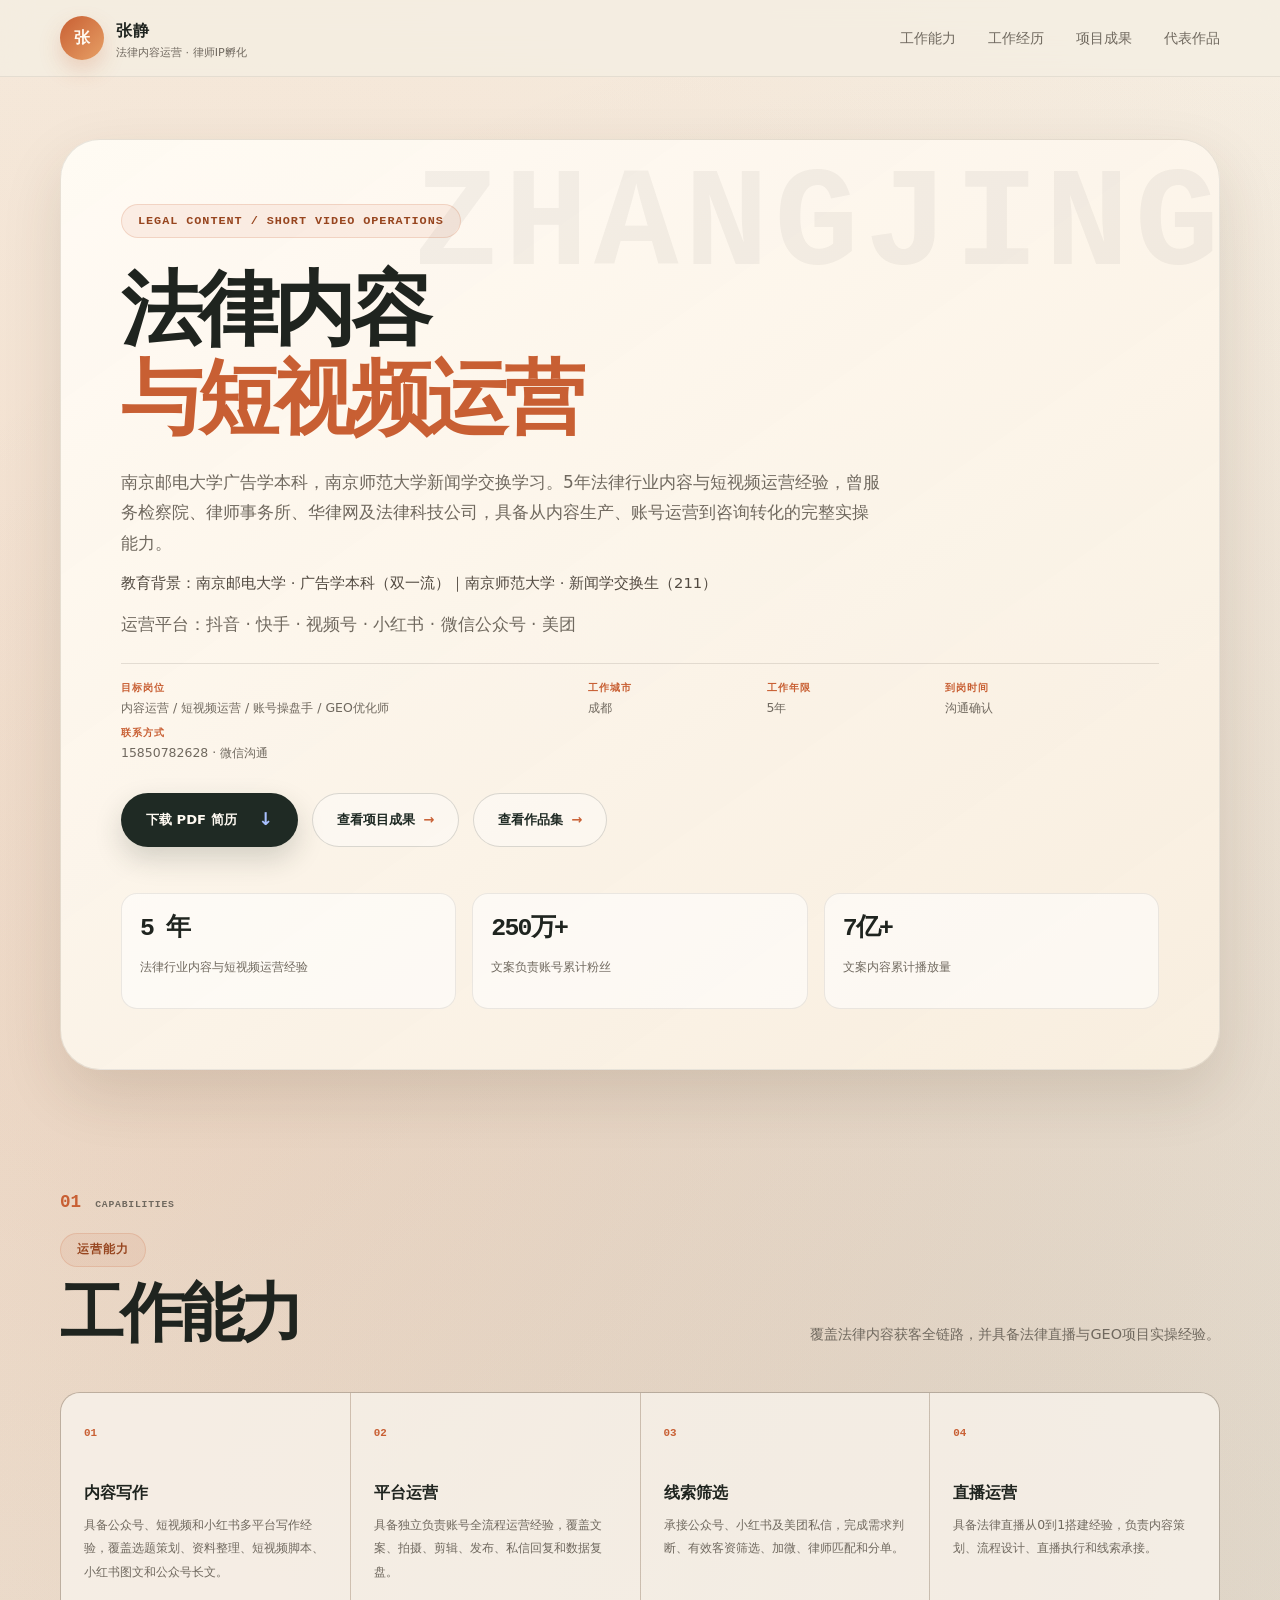
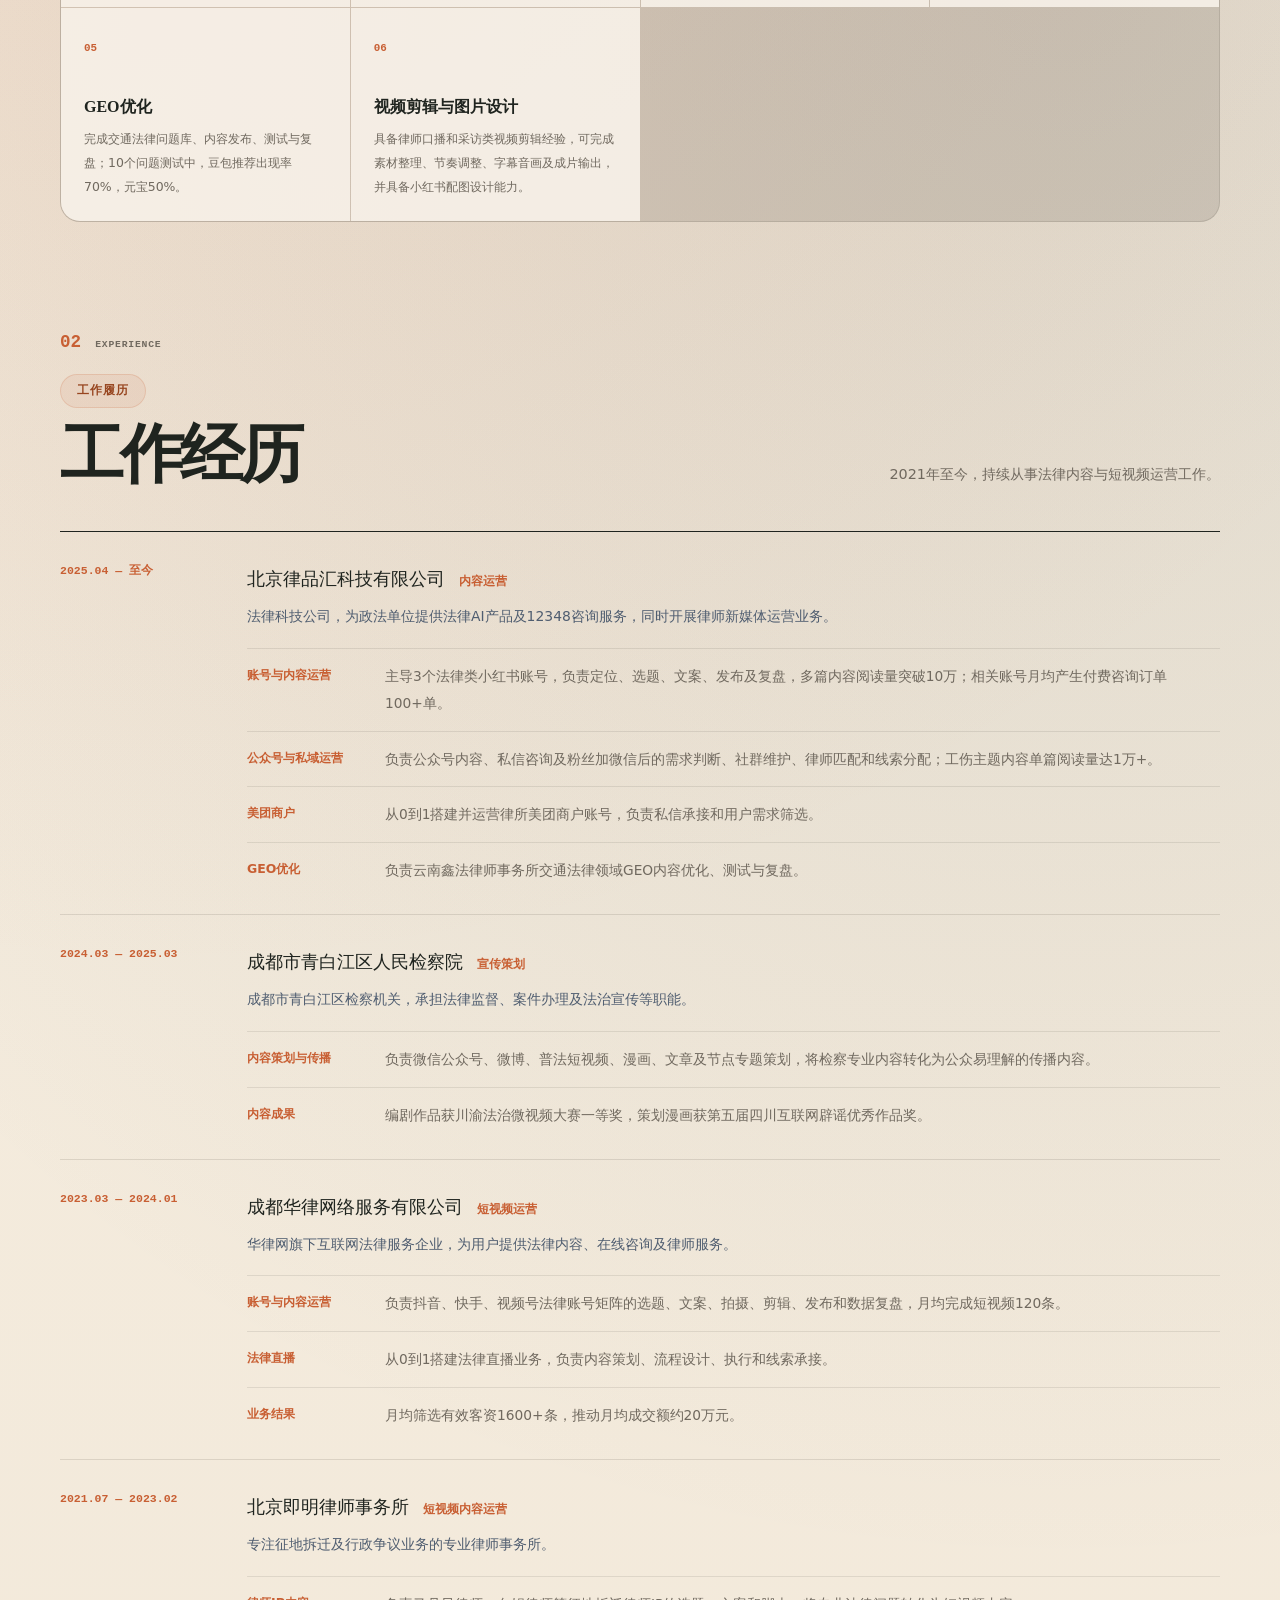
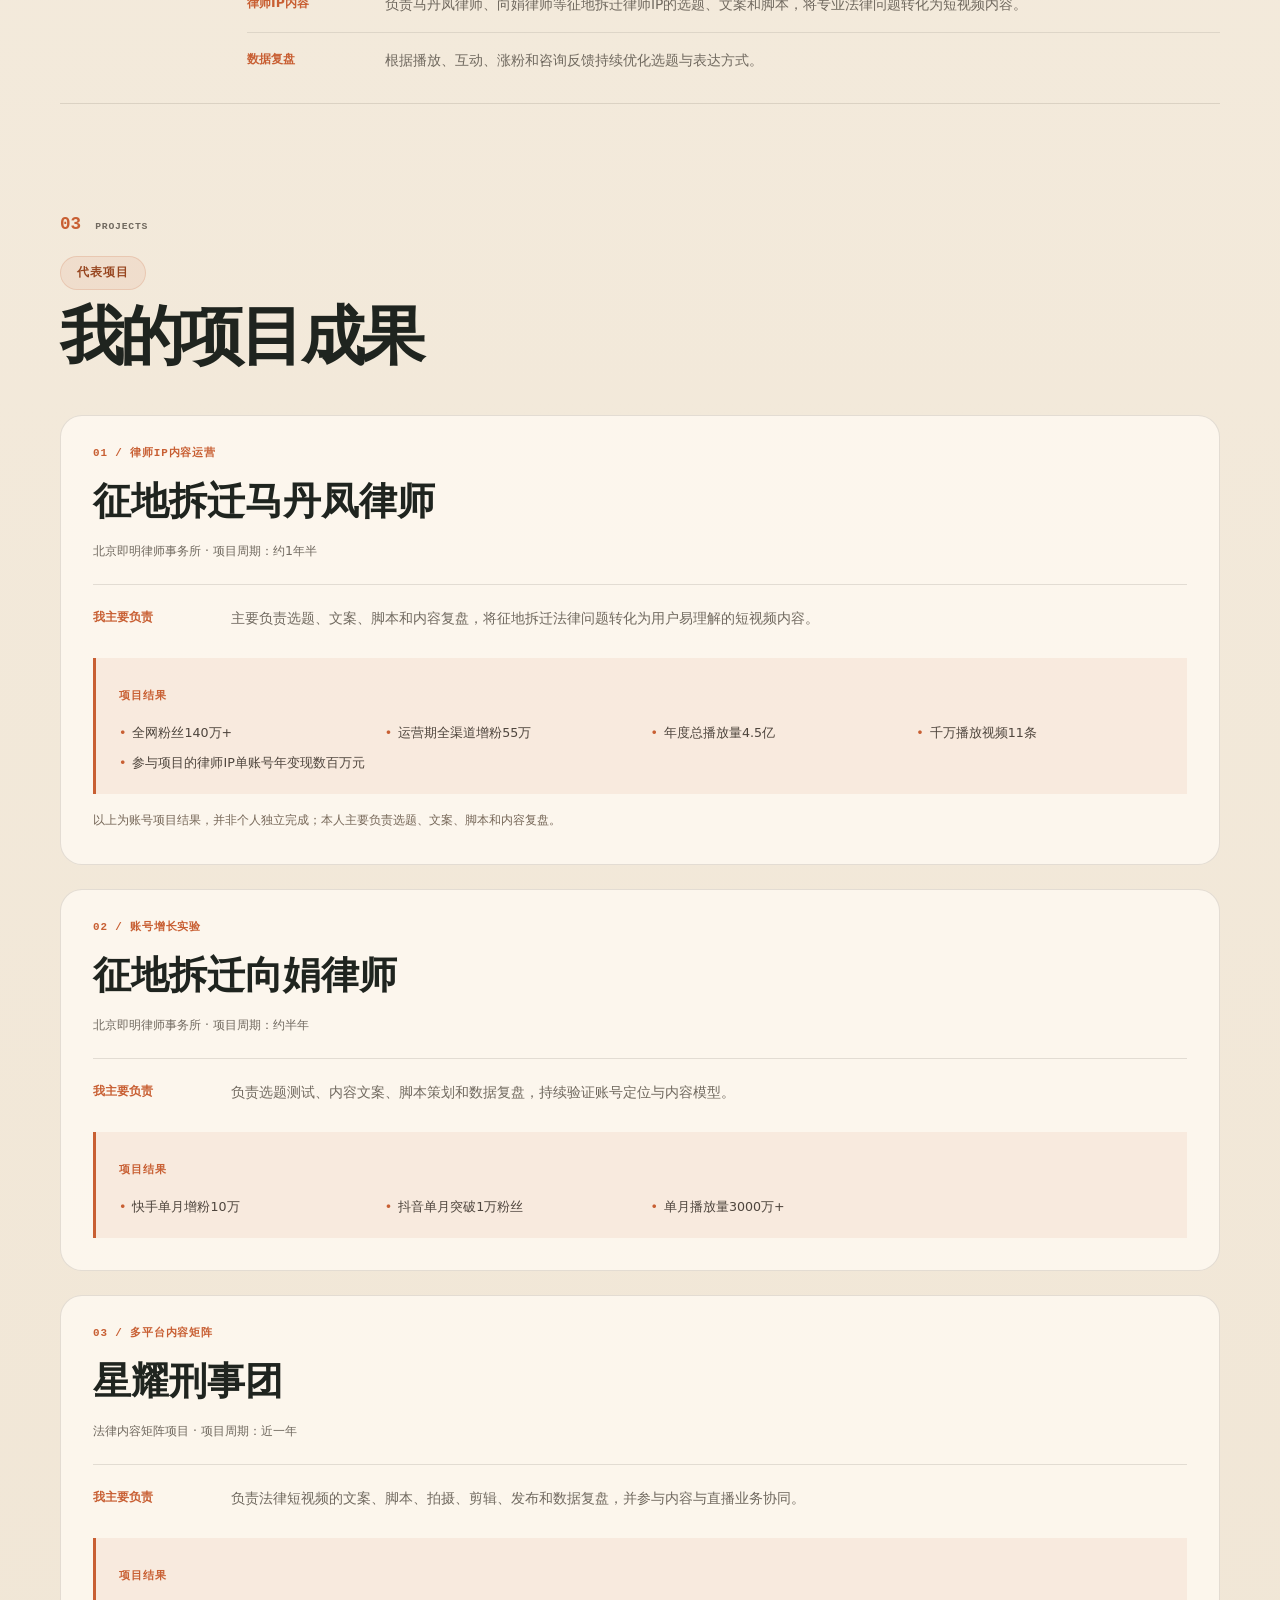
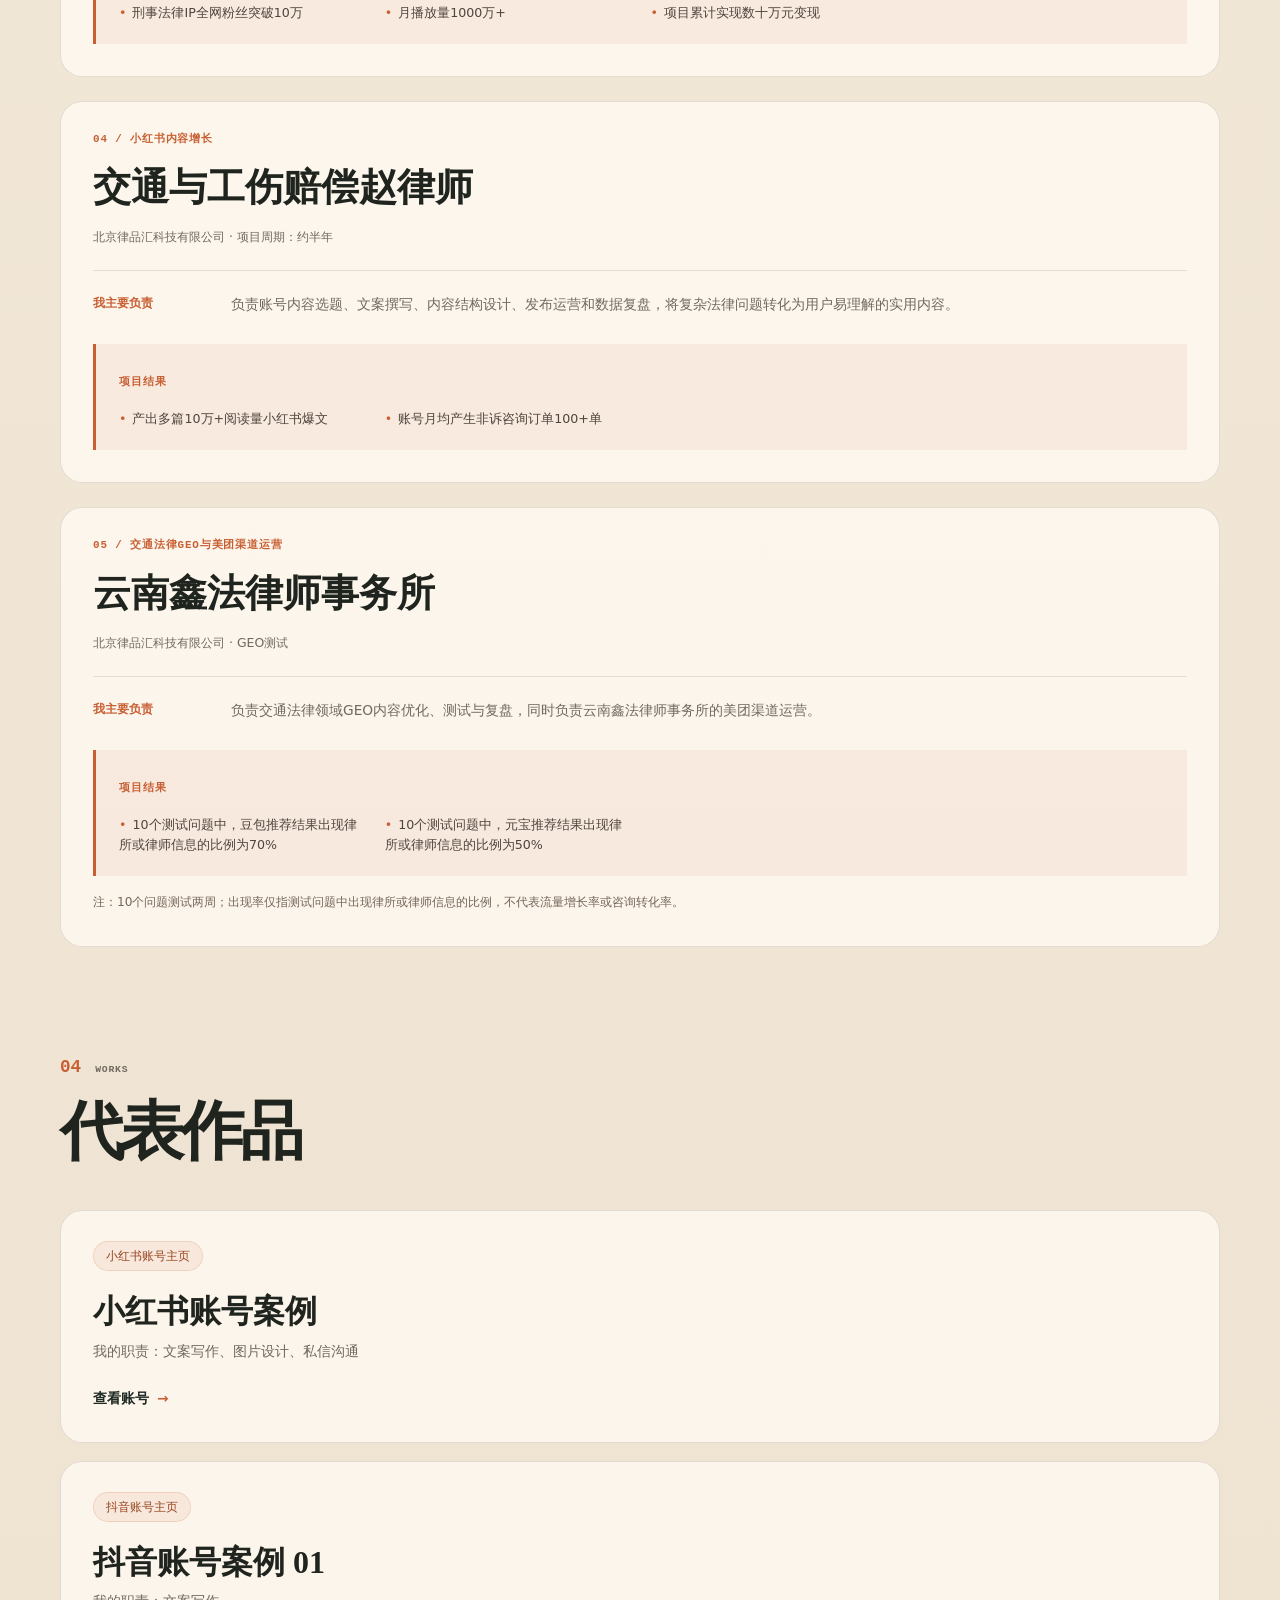
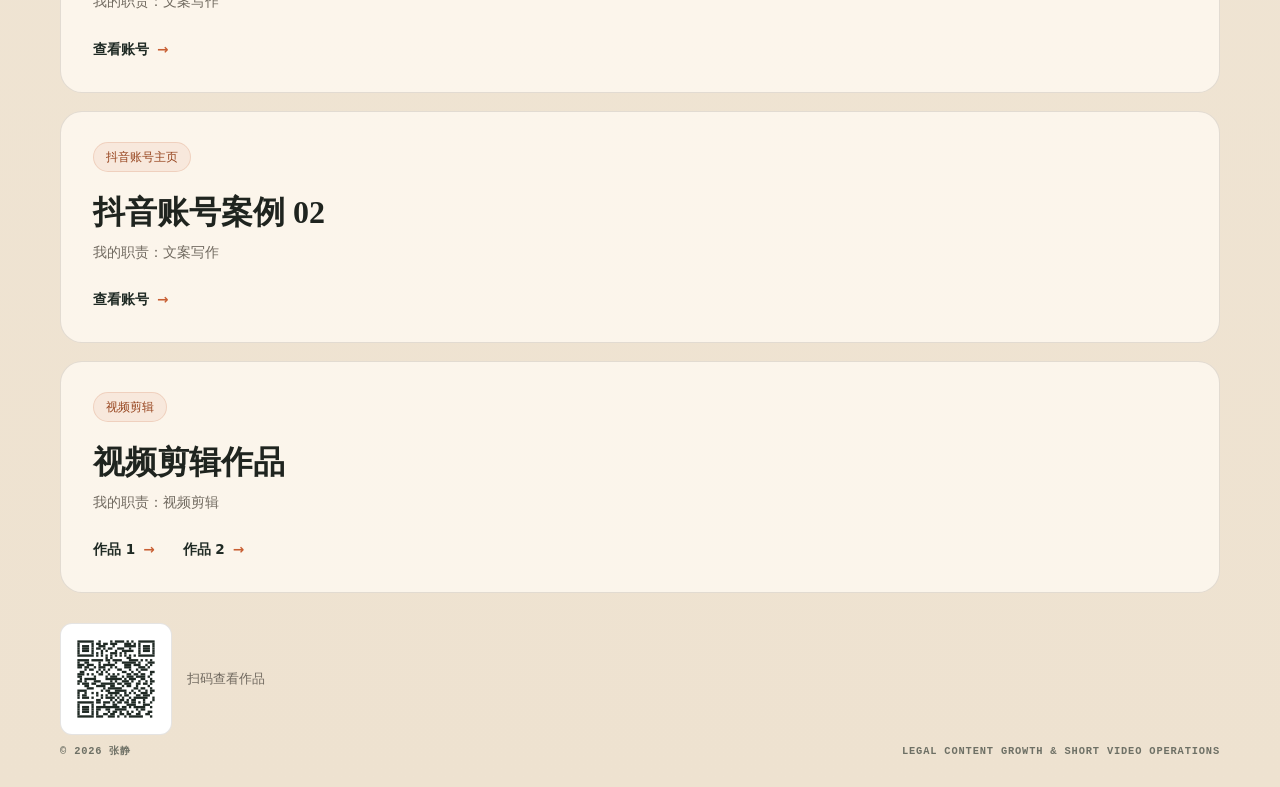
==== commit ae380f81: "Compress resume content and page length" ====
--- a/index.html
+++ b/index.html
@@ -1,2 +1,2 @@
-<!DOCTYPE html><html lang="zh-CN"><head><meta charSet="utf-8"/><meta name="viewport" content="width=device-width, initial-scale=1"/><link rel="stylesheet" href="./assets/index-C5pmnLJI.css" data-rsc-css-href="./assets/index-C5pmnLJI.css" data-precedence="vite-rsc/importer-resources"/><link rel="modulepreload" href="./assets/layout-segment-context-HbtB1wWk.js" crossorigin=""/><link rel="modulepreload" href="./assets/rolldown-runtime-S-ySWqyJ.js" crossorigin=""/><link rel="modulepreload" href="./assets/index-DKc0OLsp.js" crossorigin=""/><link rel="modulepreload" href="./assets/framework-XU8gKkFC.js" crossorigin=""/><title>张静｜法律内容与短视频运营</title><meta name="description" content="张静的求职简历网站：5 年法律赛道内容与短视频运营经验，专注账号孵化、内容增长和咨询线索转化。"/><script>self.__VINEXT_RSC_PARAMS__={}</script><script>self.__VINEXT_RSC_NAV__={"pathname":"/","searchParams":[]}</script><link rel="modulepreload" href="./assets/index-DKc0OLsp.js" />
-</head><body><header class="topbar"><div class="shell nav-inner"><a class="brand" href="#top" aria-label="回到首页"><span class="brand-avatar">张</span><span><strong>张静</strong><small>法律内容运营 · 律师IP孵化</small></span></a><nav aria-label="主导航"><a href="#overview">个人优势</a><a href="#capabilities">运营能力</a><a href="#experience">工作经历</a><a href="#projects">项目成果</a><a href="#works">代表作品</a></nav></div></header><main id="top"><section class="hero shell"><div class="hero-main"><p class="eyebrow">LEGAL CONTENT / SHORT VIDEO OPERATIONS</p><h1>法律内容<br/><em>与短视频运营</em></h1><p class="hero-summary">5年法律行业内容与短视频运营经验，深耕律师IP打造与法律咨询获客，曾服务区检察院、北京即明律师事务所、华律网及律品科技。</p><p class="hero-summary hero-summary-second">具备法律内容策划、小红书运营、短视频拍摄剪辑、图文设计、直播业务从0到1搭建、GEO实操和法律咨询转化经验。</p><p class="hero-summary hero-summary-second">运营平台：抖音 · 快手 · 视频号 · 小红书 · 微信公众号 · 美团</p><div class="hero-tags"><span>律师IP孵化</span><span>小红书内容运营</span><span>短视频内容运营</span><span>直播业务搭建</span><span>法律咨询获客</span><span>GEO内容优化</span></div><div class="job-facts"><span><b>目标岗位</b>内容运营 / 短视频运营 / 账号操盘手 / 内容增长</span><span><b>工作城市</b>成都</span><span><b>工作年限</b>5年</span><span><b>到岗时间</b>沟通确认</span><span class="contact-fact"><b>联系方式</b>15850782628 · 微信沟通</span></div><div class="hero-actions"><a class="primary-button" href="./zhangjing-resume.pdf" download="">下载 PDF 简历 <span>↓</span></a><a class="secondary-link" href="#projects">查看项目成果 <span>→</span></a><a class="secondary-link" href="#works">查看作品集 <span>→</span></a></div><div class="hero-achievements" aria-label="核心成果"><div class="hero-achievement"><strong>5 年</strong><span>法律行业内容与短视频运营经验</span></div><div class="hero-achievement"><strong>250万+</strong><span>文案负责账号累计粉丝</span></div><div class="hero-achievement"><strong>7亿+</strong><span>文案内容累计播放量</span></div></div></div></section><section id="overview" class="section shell"><div class="section-meta"><span>01</span><small>VALUE</small></div><div class="section-content"><div class="section-title"><p class="eyebrow">个人优势</p><h2>具备从内容生产到<br/><em>咨询转化的完整实操能力。</em></h2><p class="section-intro">围绕律师IP和法律咨询获客，具备内容策划、账号运营、私信咨询承接和新渠道搭建经验。</p></div><div class="strength-grid"><article class="strength"><span>0<!-- -->1</span><h3>做出可验证的内容流量</h3><p>围绕律师IP开展账号定位、选题策划、文案创作和数据复盘，累计负责文案账号粉丝250万+，文案内容播放量7亿+。</p></article><article class="strength"><span>0<!-- -->2</span><h3>把内容流量转化为有效客资</h3><p>负责私信咨询承接、需求判断、线索筛选、加微引导、律师匹配和分单。</p></article><article class="strength"><span>0<!-- -->3</span><h3>从0到1搭建获客与变现渠道</h3><p>搭建法律直播和律所美团商户账号，并开展法律行业GEO内容优化，具备新渠道测试、内容落地和效果复盘经验。</p></article></div></div></section><section id="capabilities" class="section shell"><div class="section-meta"><span>02</span><small>CAPABILITIES</small></div><div class="section-content"><div class="section-title split-title"><div><p class="eyebrow">运营能力</p><h2>工作能力</h2></div><p class="section-intro">覆盖法律内容获客全链路，并具备法律直播与GEO项目实操经验。</p></div><div class="capability-grid"><article class="capability"><span>0<!-- -->1</span><h3>内容写作</h3><p>具备公众号、短视频和小红书多平台写作经验，能够完成用户需求分析、选题策划、资料整理、短视频脚本、小红书图文和公众号长文，并根据咨询反馈持续优化内容。</p></article><article class="capability"><span>0<!-- -->2</span><h3>平台运营</h3><p>具备独立负责单个账号全流程运营经验，覆盖文案撰写、拍摄、剪辑、内容发布、私信回复及线索筛选；熟悉抖音、快手、视频号、小红书、微信公众号和美团的平台运营。</p></article><article class="capability"><span>0<!-- -->3</span><h3>线索筛选</h3><p>负责微信公众号、小红书及美团等渠道的私信咨询承接，完成用户需求判断、有效客资筛选、加微引导、律师匹配和分单。</p></article><article class="capability"><span>0<!-- -->4</span><h3>直播运营</h3><p>具备法律直播从0到1搭建经验，负责直播内容策划、流程设计、账号运营、直播执行、线索承接和效果复盘，跑通短视频、直播与咨询客资协同链路。</p></article><article class="capability"><span>0<!-- -->5</span><h3>GEO优化</h3><p>围绕交通事故等高频法律问题搭建问题库，完成内容规划、发布测试和推荐结果复盘；10个问题测试两周后，豆包AI推荐出现率达到70%，元宝达到50%。</p></article><article class="capability"><span>0<!-- -->6</span><h3>视频剪辑与图片设计</h3><p>具备律师口播及采访类视频剪辑经验，能够完成素材筛选、内容梳理、节奏调整、字幕包装、音画处理和成片输出；具备小红书等平台的配图与图片设计能力。</p></article></div></div></section><section id="experience" class="section shell"><div class="section-meta"><span>03</span><small>EXPERIENCE</small></div><div class="section-content"><div class="section-title split-title"><div><p class="eyebrow">工作履历</p><h2>工作经历</h2></div><p class="section-intro">2021年至今，持续从事法律内容与短视频运营工作。</p></div><div class="timeline"><article class="timeline-item"><time>2025.04 — 至今</time><div class="timeline-body"><div class="job-heading"><h3>北京律品汇科技有限公司</h3><span>内容运营</span></div><p class="job-summary">法律科技公司，为政法单位提供法律AI产品及12348咨询服务，同时开展律师新媒体运营业务。</p><ul><li>主导3个小红书法律账号运营，负责账号定位、选题策划、文案撰写、内容发布和数据复盘，多篇内容阅读量突破10万。</li><li>负责交通事故、工伤赔偿等法律领域的小红书内容运营，产出多篇10万+阅读量爆文。</li><li>参与法律问题型内容与用户需求承接；相关账号月均产生付费咨询订单100+单。</li><li>负责微信公众号、美团渠道的私信咨询承接、用户需求判断、加微引导、律师匹配和线索分单。</li><li>围绕工伤赔偿咨询建立并运营用户社群，负责社群内容发布、日常维护和用户需求收集。</li><li>从0到1搭建律所美团商户账号，拓展法律咨询本地生活获客渠道。</li><li>负责云南鑫法律师事务所交通法律领域GEO内容优化、测试与复盘。</li><li>公众号工伤主题精准内容单篇阅读量达到1万+。</li></ul></div></article><article class="timeline-item"><time>2024.03 — 2025.03</time><div class="timeline-body"><div class="job-heading"><h3>成都市青白江区人民检察院</h3><span>宣传策划</span></div><p class="job-summary">成都市青白江区检察机关，承担法律监督、案件办理及法治宣传等职能。</p><ul><li>负责微信公众号、微博、普法短视频、漫画、文章及节点专题的策划与执行。</li><li>将法律和检察专业内容转化为通俗易懂的公众传播内容，覆盖线上线下宣传渠道。</li><li>编剧作品获得川渝法治微视频大赛一等奖，策划漫画获得第五届四川互联网辟谣优秀作品奖。</li></ul></div></article><article class="timeline-item"><time>2023.03 — 2024.01</time><div class="timeline-body"><div class="job-heading"><h3>成都华律网络服务有限公司</h3><span>短视频运营</span></div><p class="job-summary">华律网旗下互联网法律服务企业，为用户提供法律内容、在线咨询及律师服务。</p><ul><li>负责抖音、快手、视频号等平台的法律账号矩阵运营，覆盖选题、文案、脚本、拍摄、剪辑、发布和数据复盘。</li><li>从0到1搭建法律直播业务，负责直播内容策划、直播流程设计、账号运营和线索承接。</li><li>月均完成上百条短视频的拍摄与剪辑，具备高频、稳定的内容生产能力。</li><li>每月产出短视频120条，月均筛选有效客资1600+条，推动月均成交额约20万元。</li><li>根据播放、完播、互动、私信和客资数据持续优化选题与内容结构。</li></ul></div></article><article class="timeline-item"><time>2021.07 — 2023.02</time><div class="timeline-body"><div class="job-heading"><h3>北京即明律师事务所</h3><span>短视频内容运营</span></div><p class="job-summary">专注征地拆迁及行政争议业务的专业律师事务所。</p><ul><li>主导征地拆迁类律师IP的内容文案、选题策划和脚本创作，围绕用户高频问题建立持续生产的内容方向。</li><li>负责法律专业内容的通俗化表达，将复杂法律议题转化为用户易理解、易传播的短视频内容。</li><li>根据播放、互动、涨粉和咨询反馈进行内容复盘，持续优化选题结构和表达方式。</li><li>参与运营马丹凤律师、向娟律师等征地拆迁类律师IP项目。</li></ul></div></article></div></div></section><section id="projects" class="section shell"><div class="section-meta"><span>04</span><small>PROJECTS</small></div><div class="section-content"><div class="section-title split-title"><div><p class="eyebrow">代表项目</p><h2>我的项目成果</h2></div></div><div class="project-cards"><article class="project-card"><div class="project-top"><span>0<!-- -->1<!-- --> / <!-- -->律师IP内容运营</span></div><h3>征地拆迁马丹凤律师</h3><p class="project-context">北京即明律师事务所<!-- --> · <!-- -->项目周期：约1年半</p><dl><div><dt>项目背景</dt><dd>马丹凤律师账号已在运营。我参与征地拆迁方向的短视频内容工作，主要负责选题、文案、脚本及内容复盘，配合账号持续扩大内容传播和咨询获客。</dd></div><div><dt>我的职责</dt><dd>主要负责选题、文案、脚本和内容复盘，将征地拆迁法律问题转化为用户易理解的短视频内容。</dd></div><div><dt>运营方法</dt><dd>围绕征地拆迁用户高频问题，规划案例解读、政策解释、风险提醒等内容方向，根据播放、互动、涨粉和咨询反馈持续优化选题与表达。</dd></div></dl><div class="result-block"><span>项目结果</span><ul><li>全网粉丝140万+</li><li>运营期全渠道增粉55万</li><li>年度总播放量4.5亿</li><li>累计产出百万播放视频84条</li><li>累计产出十万播放视频154条</li><li>千万播放视频11条</li><li>单月最高增粉10万</li><li>参与项目的律师IP单账号年变现数百万元</li></ul></div><p class="project-note">以上为账号项目结果，并非个人独立完成；本人主要负责选题、文案、脚本和内容复盘。</p></article><article class="project-card"><div class="project-top"><span>0<!-- -->2<!-- --> / <!-- -->账号增长实验</span></div><h3>征地拆迁向娟律师</h3><p class="project-context">北京即明律师事务所<!-- --> · <!-- -->项目周期：约半年</p><dl><div><dt>项目背景</dt><dd>从0搭建向娟律师的征地拆迁内容账号，通过选题和内容形式测试，逐步确定账号定位与可持续的内容方向。</dd></div><div><dt>我的职责</dt><dd>负责选题测试、内容文案、脚本策划和数据复盘，持续验证账号定位与内容模型。</dd></div><div><dt>运营方法</dt><dd>对不同类型的选题、表达方式和视频结构进行快速测试，将高反馈内容沉淀为可持续复用的生产方法。</dd></div></dl><div class="result-block"><span>项目结果</span><ul><li>快手单月增粉10万</li><li>抖音单月突破1万粉丝</li><li>单月播放量3000万+</li></ul></div></article><article class="project-card"><div class="project-top"><span>0<!-- -->3<!-- --> / <!-- -->多平台内容矩阵</span></div><h3>星耀刑事团</h3><p class="project-context">法律内容矩阵项目<!-- --> · <!-- -->项目周期：近一年</p><dl><div><dt>项目背景</dt><dd>围绕刑事法律咨询业务搭建多平台内容矩阵，提升品牌曝光和有效咨询客资获取。</dd></div><div><dt>我的职责</dt><dd>负责法律短视频的文案、脚本、拍摄、剪辑、发布和数据复盘，并参与内容与直播业务协同。</dd></div><div><dt>运营方法</dt><dd>根据抖音、快手、视频号等平台特征调整选题和表达方式，并结合直播完成内容与线索承接。</dd></div></dl><div class="result-block"><span>项目结果</span><ul><li>刑事法律IP全网粉丝突破10万</li><li>月播放量1000万+</li><li>项目累计实现数十万元变现</li></ul></div></article><article class="project-card"><div class="project-top"><span>0<!-- -->4<!-- --> / <!-- -->小红书内容增长</span></div><h3>交通与工伤赔偿赵律师</h3><p class="project-context">北京律品汇科技有限公司<!-- --> · <!-- -->项目周期：约半年</p><dl><div><dt>项目背景</dt><dd>围绕交通事故、工伤赔偿等用户高频问题，运营小红书法律内容账号，重点服务非诉咨询需求。</dd></div><div><dt>我的职责</dt><dd>负责账号内容选题、文案撰写、内容结构设计、发布运营和数据复盘，将复杂法律问题转化为用户易理解的实用内容。</dd></div><div><dt>运营方法</dt><dd>围绕用户高频搜索问题与非诉咨询场景，测试案例解读、赔偿计算、维权流程、证据准备和风险提醒等内容；根据阅读、收藏、评论与私信反馈优化表达，并尝试将AI用于非诉咨询交付与服务。</dd></div></dl><div class="result-block"><span>项目结果</span><ul><li>产出多篇10万+阅读量小红书爆文</li><li>账号月均产生非诉咨询订单100+单</li></ul></div></article><article class="project-card"><div class="project-top"><span>0<!-- -->5<!-- --> / <!-- -->交通法律GEO与美团渠道运营</span></div><h3>云南鑫法律师事务所</h3><p class="project-context">北京律品汇科技有限公司<!-- --> · <!-- -->GEO测试：两周 · 10个问题</p><dl><div><dt>项目背景</dt><dd>围绕交通事故、交通赔偿等用户高频问题，同时开展AI搜索场景的GEO内容优化和美团渠道运营。</dd></div><div><dt>我的职责</dt><dd>负责交通法律领域GEO内容优化、测试与复盘，同时负责云南鑫法律师事务所的美团渠道运营。</dd></div><div><dt>运营方法</dt><dd>GEO方面，选取10个交通法律问题，对豆包、元宝的推荐结果进行两周测试与复盘；美团方面，负责商户账号的内容与日常运营。</dd></div></dl><div class="result-block"><span>项目结果</span><ul><li>10个测试问题中，豆包推荐结果出现律所或律师信息的比例为70%</li><li>10个测试问题中，元宝推荐结果出现律所或律师信息的比例为50%</li></ul></div><p class="project-note">注：出现率仅指GEO测试问题中出现律所或律师信息的比例，不代表流量增长率或咨询转化率；两周为GEO测试时长。</p></article></div></div></section><section id="works" class="section shell"><div class="section-meta"><span>05</span><small>WORKS</small></div><div class="section-content"><div class="section-title"><h2>代表作品</h2></div><div class="work-list"><article class="work-card"><span class="work-type">小红书账号主页</span><h3>小红书账号案例</h3><p>我的职责：<!-- -->文案写作、图片设计、私信沟通</p><a href="https://www.xiaohongshu.com/user/profile/6759781e000000001d02d69a?xsec_token=AB6Q2d9R7o8BHbPXw7AzSnh2xIBV_CV2FyBSGz-92U36Y%3D&amp;xsec_source=pc_search" target="_blank" rel="noopener noreferrer" aria-label="查看账号：小红书账号案例（在新标签页打开）">查看账号<span aria-hidden="true"> →</span></a></article><article class="work-card"><span class="work-type">抖音账号主页</span><h3>抖音账号案例 01</h3><p>我的职责：<!-- -->文案写作</p><a href="https://v.douyin.com/O8abm4xo6vI/" target="_blank" rel="noopener noreferrer" aria-label="查看账号：抖音账号案例 01（在新标签页打开）">查看账号<span aria-hidden="true"> →</span></a></article><article class="work-card"><span class="work-type">抖音账号主页</span><h3>抖音账号案例 02</h3><p>我的职责：<!-- -->文案写作</p><a href="https://v.douyin.com/FzjuL726xfY/" target="_blank" rel="noopener noreferrer" aria-label="查看账号：抖音账号案例 02（在新标签页打开）">查看账号<span aria-hidden="true"> →</span></a></article><article class="work-card"><span class="work-type">视频剪辑</span><h3>视频剪辑作品</h3><p>我的职责：视频剪辑</p><div class="video-work-links"><a href="https://weixin.qq.com/sph/Afr2tUmkZw" target="_blank" rel="noopener noreferrer" aria-label="作品 1（在新标签页打开）">作品 1<span aria-hidden="true"> →</span></a><a href="https://weixin.qq.com/sph/AQkZZdUjy2" target="_blank" rel="noopener noreferrer" aria-label="作品 2（在新标签页打开）">作品 2<span aria-hidden="true"> →</span></a></div></article></div><a class="works-qr" href="https://zhangjing-content-resume.airy-cream-1573.chatgpt.site/#works" target="_blank" rel="noopener noreferrer"><img src="./works-qr.svg" width="112" height="112" loading="lazy" alt="扫码打开代表作品板块"/><span>扫码查看作品</span></a></div></section><section class="section shell background-section"><div class="section-meta"><span>06</span><small>BACKGROUND</small></div><div class="section-content background-grid"><div><p class="eyebrow">教育背景</p><h2>广告学 × 新闻学</h2><div class="education-row"><time>2017—2021</time><div><strong>南京邮电大学</strong><span>广告学 · 本科（双一流）</span></div></div><div class="education-row"><time>2019—2020</time><div><strong>南京师范大学</strong><span>新闻学 · 交换生（211）</span></div></div></div></div></section></main><footer><div class="shell"><span>© 2026 张静</span><span>LEGAL CONTENT GROWTH &amp; SHORT VIDEO OPERATIONS</span></div></footer><script id="_R_">import("/assets/index-DKc0OLsp.js")</script></body></html><script>self.__VINEXT_RSC_CHUNKS__=self.__VINEXT_RSC_CHUNKS__||[];self.__VINEXT_RSC_CHUNKS__.push("2:I[\"f9ef5a254c1f\",[],\"Children\",1]\n3:I[\"81ff2791c91f\",[],\"LayoutSegmentProvider\",1]\n4:I[\"f9ef5a254c1f\",[],\"Slot\",1]\n5:I[\"f46061c000bc\",[],\"RedirectBoundary\",1]\n:HL[\"/assets/index-C5pmnLJI.css\",\"style\"]\n0:{\"__route\":\"route:/\",\"__interceptionContext\":null,\"__layoutIds\":[\"layout:/\"],\"__rootLayout\":\"/\",\"page:/\":\"$L1\",\"layout:/\":[[[[\"$\",\"link\",\"css:/assets/index-C5pmnLJI.css\",{\"rel\":\"stylesheet\",\"precedence\":\"vite-rsc/importer-resources\",\"href\":\"/assets/index-C5pmnLJI.css\",\"data-rsc-css-href\":\"/assets/index-C5pmnLJI.css\"}],\"$undefined\"],[\"$\",\"html\",null,{\"lang\":\"zh-CN\",\"children\":[\"$\",\"body\",null,{\"children\":[\"$\",\"$L2\",null,{}]}]}]],null],\"route:/\":[[[\"$\",\"meta\",null,{\"charSet\":\"utf-8\"}],[[\"$\",\"title\",\"0\",{\"children\":\"张静｜法律内容与短视频运营\"}],[\"$\",\"meta\",\"1\",{\"name\":\"description\",\"content\":\"张静的求职简历网站：5 年法律赛道内容与短视频运营经验，专注账号孵化、内容增长和咨询线索转化。\"}]],[[\"$\",\"meta\",\"0\",{\"name\":\"viewport\",\"content\":\"width=device-width, initial-scale=1\"}]]],[\"$\",\"$L3\",null,{\"segmentMap\":{\"children\":[]},\"children\":[\"$\",\"$L4\",null,{\"id\":\"layout:/\",\"parallelSlots\":\"$undefined\",\"children\":[\"$\",\"$L5\",null,{\"children\":[\"$\",\"$L3\",null,{\"segmentMap\":{\"children\":[]},\"children\":[\"$\",\"$L4\",null,{\"id\":\"page:/\"}]}]}]}]}]],\"__layoutFlags\":{\"layout:/\":\"s\"},\"__artifactCompatibility\":{\"schemaVersion\":1,\"graphVersion\":\"app-route-graph:4uhn5s1wvoptc\",\"deploymentVersion\":\"34366ac5-30ff-459e-87cd-1336cae5097a\",\"appElementsSchemaVersion\":1,\"rscPayloadSchemaVersion\":1,\"rootBoundaryId\":\"/\",\"renderEpoch\":null}}\n")</script><script>self.__VINEXT_RSC_CHUNKS__=self.__VINEXT_RSC_CHUNKS__||[];self.__VINEXT_RSC_CHUNKS__.push("1:[[\"$\",\"header\",null,{\"className\":\"topbar\",\"children\":[\"$\",\"div\",null,{\"className\":\"shell nav-inner\",\"children\":[[\"$\",\"a\",null,{\"className\":\"brand\",\"href\":\"#top\",\"aria-label\":\"回到首页\",\"children\":[[\"$\",\"span\",null,{\"className\":\"brand-avatar\",\"children\":\"张\"}],[\"$\",\"span\",null,{\"children\":[[\"$\",\"strong\",null,{\"children\":\"张静\"}],[\"$\",\"small\",null,{\"children\":\"法律内容运营 · 律师IP孵化\"}]]}]]}],[\"$\",\"nav\",null,{\"aria-label\":\"主导航\",\"children\":[[\"$\",\"a\",null,{\"href\":\"#overview\",\"children\":\"个人优势\"}],[\"$\",\"a\",null,{\"href\":\"#capabilities\",\"children\":\"运营能力\"}],[\"$\",\"a\",null,{\"href\":\"#experience\",\"children\":\"工作经历\"}],[\"$\",\"a\",null,{\"href\":\"#projects\",\"children\":\"项目成果\"}],[\"$\",\"a\",null,{\"href\":\"#works\",\"children\":\"代表作品\"}]]}]]}]}],[\"$\",\"main\",null,{\"id\":\"top\",\"children\":[[\"$\",\"section\",null,{\"className\":\"hero shell\",\"children\":[\"$\",\"div\",null,{\"className\":\"hero-main\",\"children\":[[\"$\",\"p\",null,{\"className\":\"eyebrow\",\"children\":\"LEGAL CONTENT / SHORT VIDEO OPERATIONS\"}],[\"$\",\"h1\",null,{\"children\":[\"法律内容\",[\"$\",\"br\",null,{}],[\"$\",\"em\",null,{\"children\":\"与短视频运营\"}]]}],[\"$\",\"p\",null,{\"className\":\"hero-summary\",\"children\":\"5年法律行业内容与短视频运营经验，深耕律师IP打造与法律咨询获客，曾服务区检察院、北京即明律师事务所、华律网及律品科技。\"}],[\"$\",\"p\",null,{\"className\":\"hero-summary hero-summary-second\",\"children\":\"具备法律内容策划、小红书运营、短视频拍摄剪辑、图文设计、直播业务从0到1搭建、GEO实操和法律咨询转化经验。\"}],[\"$\",\"p\",null,{\"className\":\"hero-summary hero-summary-second\",\"children\":\"运营平台：抖音 · 快手 · 视频号 · 小红书 · 微信公众号 · 美团\"}],[\"$\",\"div\",null,{\"className\":\"hero-tags\",\"children\":[[\"$\",\"span\",\"律师IP孵化\",{\"children\":\"律师IP孵化\"}],[\"$\",\"span\",\"小红书内容运营\",{\"children\":\"小红书内容运营\"}],[\"$\",\"span\",\"短视频内容运营\",{\"children\":\"短视频内容运营\"}],[\"$\",\"span\",\"直播业务搭建\",{\"children\":\"直播业务搭建\"}],[\"$\",\"span\",\"法律咨询获客\",{\"children\":\"法律咨询获客\"}],[\"$\",\"span\",\"GEO内容优化\",{\"children\":\"GEO内容优化\"}]]}],[\"$\",\"div\",null,{\"className\":\"job-facts\",\"children\":[[\"$\",\"span\",null,{\"children\":[[\"$\",\"b\",null,{\"children\":\"目标岗位\"}],\"内容运营 / 短视频运营 / 账号操盘手 / 内容增长\"]}],[\"$\",\"span\",null,{\"children\":[[\"$\",\"b\",null,{\"children\":\"工作城市\"}],\"成都\"]}],[\"$\",\"span\",null,{\"children\":[[\"$\",\"b\",null,{\"children\":\"工作年限\"}],\"5年\"]}],[\"$\",\"span\",null,{\"children\":[[\"$\",\"b\",null,{\"children\":\"到岗时间\"}],\"沟通确认\"]}],[\"$\",\"span\",null,{\"className\":\"contact-fact\",\"children\":[[\"$\",\"b\",null,{\"children\":\"联系方式\"}],\"15850782628 · 微信沟通\"]}]]}],[\"$\",\"div\",null,{\"className\":\"hero-actions\",\"children\":[[\"$\",\"a\",null,{\"className\":\"primary-button\",\"href\":\"/zhangjing-resume.pdf\",\"download\":true,\"children\":[\"下载 PDF 简历 \",[\"$\",\"span\",null,{\"children\":\"↓\"}]]}],[\"$\",\"a\",null,{\"className\":\"secondary-link\",\"href\":\"#projects\",\"children\":[\"查看项目成果 \",[\"$\",\"span\",null,{\"children\":\"→\"}]]}],[\"$\",\"a\",null,{\"className\":\"secondary-link\",\"href\":\"#works\",\"children\":[\"查看作品集 \",[\"$\",\"span\",null,{\"children\":\"→\"}]]}]]}],[\"$\",\"div\",null,{\"className\":\"hero-achievements\",\"aria-label\":\"核心成果\",\"children\":[[\"$\",\"div\",\"法律行业内容与短视频运营经验\",{\"className\":\"hero-achievement\",\"children\":[[\"$\",\"strong\",null,{\"children\":\"5 年\"}],[\"$\",\"span\",null,{\"children\":\"法律行业内容与短视频运营经验\"}]]}],[\"$\",\"div\",\"文案负责账号累计粉丝\",{\"className\":\"hero-achievement\",\"children\":[[\"$\",\"strong\",null,{\"children\":\"250万+\"}],[\"$\",\"span\",null,{\"children\":\"文案负责账号累计粉丝\"}]]}],[\"$\",\"div\",\"文案内容累计播放量\",{\"className\":\"hero-achievement\",\"children\":[[\"$\",\"strong\",null,{\"children\":\"7亿+\"}],[\"$\",\"span\",null,{\"children\":\"文案内容累计播放量\"}]]}]]}]]}]}],[\"$\",\"section\",null,{\"id\":\"overview\",\"className\":\"section shell\",\"children\":[[\"$\",\"div\",null,{\"className\":\"section-meta\",\"children\":[[\"$\",\"span\",null,{\"children\":\"01\"}],[\"$\",\"small\",null,{\"children\":\"VALUE\"}]]}],[\"$\",\"div\",null,{\"className\":\"section-content\",\"children\":[[\"$\",\"div\",null,{\"className\":\"section-title\",\"children\":[[\"$\",\"p\",null,{\"className\":\"eyebrow\",\"children\":\"个人优势\"}],[\"$\",\"h2\",null,{\"children\":[\"具备从内容生产到\",[\"$\",\"br\",null,{}],[\"$\",\"em\",null,{\"children\":\"咨询转化的完整实操能力。\"}]]}],[\"$\",\"p\",null,{\"className\":\"section-intro\",\"children\":\"围绕律师IP和法律咨询获客，具备内容策划、账号运营、私信咨询承接和新渠道搭建经验。\"}]]}],[\"$\",\"div\",null,{\"className\":\"strength-grid\",\"children\":[[\"$\",\"article\",\"做出可验证的内容流量\",{\"className\":\"strength\",\"children\":[[\"$\",\"span\",null,{\"children\":[\"0\",1]}],[\"$\",\"h3\",null,{\"children\":\"做出可验证的内容流量\"}],[\"$\",\"p\",null,{\"children\":\"围绕律师IP开展账号定位、选题策划、文案创作和数据复盘，累计负责文案账号粉丝250万+，文案内容播放量7亿+。\"}]]}],[\"$\",\"article\",\"把内容流量转化为有效客资\",{\"className\":\"strength\",\"children\":[[\"$\",\"span\",null,{\"children\":[\"0\",2]}],[\"$\",\"h3\",null,{\"children\":\"把内容流量转化为有效客资\"}],[\"$\",\"p\",null,{\"children\":\"负责私信咨询承接、需求判断、线索筛选、加微引导、律师匹配和分单。\"}]]}],[\"$\",\"article\",\"从0到1搭建获客与变现渠道\",{\"className\":\"strength\",\"children\":[[\"$\",\"span\",null,{\"children\":[\"0\",3]}],[\"$\",\"h3\",null,{\"children\":\"从0到1搭建获客与变现渠道\"}],[\"$\",\"p\",null,{\"children\":\"搭建法律直播和律所美团商户账号，并开展法律行业GEO内容优化，具备新渠道测试、内容落地和效果复盘经验。\"}]]}]]}]]}]]}],[\"$\",\"section\",null,{\"id\":\"capabilities\",\"className\":\"section shell\",\"children\":[[\"$\",\"div\",null,{\"className\":\"section-meta\",\"children\":[[\"$\",\"span\",null,{\"children\":\"02\"}],[\"$\",\"small\",null,{\"children\":\"CAPABILITIES\"}]]}],[\"$\",\"div\",null,{\"className\":\"section-content\",\"children\":[[\"$\",\"div\",null,{\"className\":\"section-title split-title\",\"children\":[[\"$\",\"div\",null,{\"children\":[\"$L6\",\"$L7\"]}],\"$L8\"]}],\"$L9\"]}]]}],\"$La\",\"$Lb\",\"$Lc\",\"$Ld\"]}],\"$Le\"]\n")</script><script>self.__VINEXT_RSC_CHUNKS__=self.__VINEXT_RSC_CHUNKS__||[];self.__VINEXT_RSC_CHUNKS__.push("6:[\"$\",\"p\",null,{\"className\":\"eyebrow\",\"children\":\"运营能力\"}]\n7:[\"$\",\"h2\",null,{\"children\":\"工作能力\"}]\n8:[\"$\",\"p\",null,{\"className\":\"section-intro\",\"children\":\"覆盖法律内容获客全链路，并具备法律直播与GEO项目实操经验。\"}]\n")</script><script>self.__VINEXT_RSC_CHUNKS__=self.__VINEXT_RSC_CHUNKS__||[];self.__VINEXT_RSC_CHUNKS__.push("9:[\"$\",\"div\",null,{\"className\":\"capability-grid\",\"children\":[[\"$\",\"article\",\"内容写作\",{\"className\":\"capability\",\"children\":[[\"$\",\"span\",null,{\"children\":[\"0\",1]}],[\"$\",\"h3\",null,{\"children\":\"内容写作\"}],[\"$\",\"p\",null,{\"children\":\"具备公众号、短视频和小红书多平台写作经验，能够完成用户需求分析、选题策划、资料整理、短视频脚本、小红书图文和公众号长文，并根据咨询反馈持续优化内容。\"}]]}],[\"$\",\"article\",\"平台运营\",{\"className\":\"capability\",\"children\":[[\"$\",\"span\",null,{\"children\":[\"0\",2]}],[\"$\",\"h3\",null,{\"children\":\"平台运营\"}],[\"$\",\"p\",null,{\"children\":\"具备独立负责单个账号全流程运营经验，覆盖文案撰写、拍摄、剪辑、内容发布、私信回复及线索筛选；熟悉抖音、快手、视频号、小红书、微信公众号和美团的平台运营。\"}]]}],[\"$\",\"article\",\"线索筛选\",{\"className\":\"capability\",\"children\":[[\"$\",\"span\",null,{\"children\":[\"0\",3]}],[\"$\",\"h3\",null,{\"children\":\"线索筛选\"}],[\"$\",\"p\",null,{\"children\":\"负责微信公众号、小红书及美团等渠道的私信咨询承接，完成用户需求判断、有效客资筛选、加微引导、律师匹配和分单。\"}]]}],[\"$\",\"article\",\"直播运营\",{\"className\":\"capability\",\"children\":[[\"$\",\"span\",null,{\"children\":[\"0\",4]}],[\"$\",\"h3\",null,{\"children\":\"直播运营\"}],[\"$\",\"p\",null,{\"children\":\"具备法律直播从0到1搭建经验，负责直播内容策划、流程设计、账号运营、直播执行、线索承接和效果复盘，跑通短视频、直播与咨询客资协同链路。\"}]]}],[\"$\",\"article\",\"GEO优化\",{\"className\":\"capability\",\"children\":[[\"$\",\"span\",null,{\"children\":[\"0\",5]}],[\"$\",\"h3\",null,{\"children\":\"GEO优化\"}],[\"$\",\"p\",null,{\"children\":\"围绕交通事故等高频法律问题搭建问题库，完成内容规划、发布测试和推荐结果复盘；10个问题测试两周后，豆包AI推荐出现率达到70%，元宝达到50%。\"}]]}],[\"$\",\"article\",\"视频剪辑与图片设计\",{\"className\":\"capability\",\"children\":[[\"$\",\"span\",null,{\"children\":[\"0\",6]}],[\"$\",\"h3\",null,{\"children\":\"视频剪辑与图片设计\"}],[\"$\",\"p\",null,{\"children\":\"具备律师口播及采访类视频剪辑经验，能够完成素材筛选、内容梳理、节奏调整、字幕包装、音画处理和成片输出；具备小红书等平台的配图与图片设计能力。\"}]]}]]}]\n")</script><script>self.__VINEXT_RSC_CHUNKS__=self.__VINEXT_RSC_CHUNKS__||[];self.__VINEXT_RSC_CHUNKS__.push("a:[\"$\",\"section\",null,{\"id\":\"experience\",\"className\":\"section shell\",\"children\":[[\"$\",\"div\",null,{\"className\":\"section-meta\",\"children\":[[\"$\",\"span\",null,{\"children\":\"03\"}],[\"$\",\"small\",null,{\"children\":\"EXPERIENCE\"}]]}],[\"$\",\"div\",null,{\"className\":\"section-content\",\"children\":[[\"$\",\"div\",null,{\"className\":\"section-title split-title\",\"children\":[[\"$\",\"div\",null,{\"children\":[[\"$\",\"p\",null,{\"className\":\"eyebrow\",\"children\":\"工作履历\"}],[\"$\",\"h2\",null,{\"children\":\"工作经历\"}]]}],[\"$\",\"p\",null,{\"className\":\"section-intro\",\"children\":\"2021年至今，持续从事法律内容与短视频运营工作。\"}]]}],[\"$\",\"div\",null,{\"className\":\"timeline\",\"children\":[[\"$\",\"article\",\"北京律品汇科技有限公司\",{\"className\":\"timeline-item\",\"children\":[[\"$\",\"time\",null,{\"children\":\"2025.04 — 至今\"}],[\"$\",\"div\",null,{\"className\":\"timeline-body\",\"children\":[[\"$\",\"div\",null,{\"className\":\"job-heading\",\"children\":[[\"$\",\"h3\",null,{\"children\":\"北京律品汇科技有限公司\"}],[\"$\",\"span\",null,{\"children\":\"内容运营\"}]]}],[\"$\",\"p\",null,{\"className\":\"job-summary\",\"children\":\"法律科技公司，为政法单位提供法律AI产品及12348咨询服务，同时开展律师新媒体运营业务。\"}],[\"$\",\"ul\",null,{\"children\":[[\"$\",\"li\",\"主导3个小红书法律账号运营，负责账号定位、选题策划、文案撰写、内容发布和数据复盘，多篇内容阅读量突破10万。\",{\"children\":\"主导3个小红书法律账号运营，负责账号定位、选题策划、文案撰写、内容发布和数据复盘，多篇内容阅读量突破10万。\"}],[\"$\",\"li\",\"负责交通事故、工伤赔偿等法律领域的小红书内容运营，产出多篇10万+阅读量爆文。\",{\"children\":\"负责交通事故、工伤赔偿等法律领域的小红书内容运营，产出多篇10万+阅读量爆文。\"}],[\"$\",\"li\",\"参与法律问题型内容与用户需求承接；相关账号月均产生付费咨询订单100+单。\",{\"children\":\"参与法律问题型内容与用户需求承接；相关账号月均产生付费咨询订单100+单。\"}],[\"$\",\"li\",\"负责微信公众号、美团渠道的私信咨询承接、用户需求判断、加微引导、律师匹配和线索分单。\",{\"children\":\"负责微信公众号、美团渠道的私信咨询承接、用户需求判断、加微引导、律师匹配和线索分单。\"}],[\"$\",\"li\",\"围绕工伤赔偿咨询建立并运营用户社群，负责社群内容发布、日常维护和用户需求收集。\",{\"children\":\"围绕工伤赔偿咨询建立并运营用户社群，负责社群内容发布、日常维护和用户需求收集。\"}],[\"$\",\"li\",\"从0到1搭建律所美团商户账号，拓展法律咨询本地生活获客渠道。\",{\"children\":\"从0到1搭建律所美团商户账号，拓展法律咨询本地生活获客渠道。\"}],[\"$\",\"li\",\"负责云南鑫法律师事务所交通法律领域GEO内容优化、测试与复盘。\",{\"children\":\"负责云南鑫法律师事务所交通法律领域GEO内容优化、测试与复盘。\"}],[\"$\",\"li\",\"公众号工伤主题精准内容单篇阅读量达到1万+。\",{\"children\":\"公众号工伤主题精准内容单篇阅读量达到1万+。\"}]]}]]}]]}],[\"$\",\"article\",\"成都市青白江区人民检察院\",{\"className\":\"timeline-item\",\"children\":[[\"$\",\"time\",null,{\"children\":\"2024.03 — 2025.03\"}],[\"$\",\"div\",null,{\"className\":\"timeline-body\",\"children\":[[\"$\",\"div\",null,{\"className\":\"job-heading\",\"children\":[[\"$\",\"h3\",null,{\"children\":\"成都市青白江区人民检察院\"}],[\"$\",\"span\",null,{\"children\":\"宣传策划\"}]]}],[\"$\",\"p\",null,{\"className\":\"job-summary\",\"children\":\"成都市青白江区检察机关，承担法律监督、案件办理及法治宣传等职能。\"}],[\"$\",\"ul\",null,{\"children\":[[\"$\",\"li\",\"负责微信公众号、微博、普法短视频、漫画、文章及节点专题的策划与执行。\",{\"children\":\"负责微信公众号、微博、普法短视频、漫画、文章及节点专题的策划与执行。\"}],[\"$\",\"li\",\"将法律和检察专业内容转化为通俗易懂的公众传播内容，覆盖线上线下宣传渠道。\",{\"children\":\"将法律和检察专业内容转化为通俗易懂的公众传播内容，覆盖线上线下宣传渠道。\"}],[\"$\",\"li\",\"编剧作品获得川渝法治微视频大赛一等奖，策划漫画获得第五届四川互联网辟谣优秀作品奖。\",{\"children\":\"编剧作品获得川渝法治微视频大赛一等奖，策划漫画获得第五届四川互联网辟谣优秀作品奖。\"}]]}]]}]]}],[\"$\",\"article\",\"成都华律网络服务有限公司\",{\"className\":\"timeline-item\",\"children\":[[\"$\",\"time\",null,{\"children\":\"2023.03 — 2024.01\"}],[\"$\",\"div\",null,{\"className\":\"timeline-body\",\"children\":[[\"$\",\"div\",null,{\"className\":\"job-heading\",\"children\":[[\"$\",\"h3\",null,{\"children\":\"成都华律网络服务有限公司\"}],[\"$\",\"span\",null,{\"children\":\"短视频运营\"}]]}],[\"$\",\"p\",null,{\"className\":\"job-summary\",\"children\":\"华律网旗下互联网法律服务企业，为用户提供法律内容、在线咨询及律师服务。\"}],[\"$\",\"ul\",null,{\"children\":[[\"$\",\"li\",\"负责抖音、快手、视频号等平台的法律账号矩阵运营，覆盖选题、文案、脚本、拍摄、剪辑、发布和数据复盘。\",{\"children\":\"负责抖音、快手、视频号等平台的法律账号矩阵运营，覆盖选题、文案、脚本、拍摄、剪辑、发布和数据复盘。\"}],[\"$\",\"li\",\"从0到1搭建法律直播业务，负责直播内容策划、直播流程设计、账号运营和线索承接。\",{\"children\":\"从0到1搭建法律直播业务，负责直播内容策划、直播流程设计、账号运营和线索承接。\"}],[\"$\",\"li\",\"月均完成上百条短视频的拍摄与剪辑，具备高频、稳定的内容生产能力。\",{\"children\":\"月均完成上百条短视频的拍摄与剪辑，具备高频、稳定的内容生产能力。\"}],[\"$\",\"li\",\"每月产出短视频120条，月均筛选有效客资1600+条，推动月均成交额约20万元。\",{\"children\":\"每月产出短视频120条，月均筛选有效客资1600+条，推动月均成交额约20万元。\"}],[\"$\",\"li\",\"根据播放、完播、互动、私信和客资数据持续优化选题与内容结构。\",{\"children\":\"根据播放、完播、互动、私信和客资数据持续优化选题与内容结构。\"}]]}]]}]]}],[\"$\",\"article\",\"北京即明律师事务所\",{\"className\":\"timeline-item\",\"children\":[[\"$\",\"time\",null,{\"children\":\"2021.07 — 2023.02\"}],[\"$\",\"div\",null,{\"className\":\"timeline-body\",\"children\":[[\"$\",\"div\",null,{\"className\":\"job-heading\",\"children\":[[\"$\",\"h3\",null,{\"children\":\"北京即明律师事务所\"}],[\"$\",\"span\",null,{\"children\":\"短视频内容运营\"}]]}],[\"$\",\"p\",null,{\"className\":\"job-summary\",\"children\":\"专注征地拆迁及行政争议业务的专业律师事务所。\"}],[\"$\",\"ul\",null,{\"children\":[[\"$\",\"li\",\"主导征地拆迁类律师IP的内容文案、选题策划和脚本创作，围绕用户高频问题建立持续生产的内容方向。\",{\"children\":\"主导征地拆迁类律师IP的内容文案、选题策划和脚本创作，围绕用户高频问题建立持续生产的内容方向。\"}],[\"$\",\"li\",\"负责法律专业内容的通俗化表达，将复杂法律议题转化为用户易理解、易传播的短视频内容。\",{\"children\":\"负责法律专业内容的通俗化表达，将复杂法律议题转化为用户易理解、易传播的短视频内容。\"}],[\"$\",\"li\",\"根据播放、互动、涨粉和咨询反馈进行内容复盘，持续优化选题结构和表达方式。\",{\"children\":\"根据播放、互动、涨粉和咨询反馈进行内容复盘，持续优化选题结构和表达方式。\"}],\"$Lf\"]}]]}]]}]]}]]}]]}]\n")</script><script>self.__VINEXT_RSC_CHUNKS__=self.__VINEXT_RSC_CHUNKS__||[];self.__VINEXT_RSC_CHUNKS__.push("b:[\"$\",\"section\",null,{\"id\":\"projects\",\"className\":\"section shell\",\"children\":[[\"$\",\"div\",null,{\"className\":\"section-meta\",\"children\":[[\"$\",\"span\",null,{\"children\":\"04\"}],[\"$\",\"small\",null,{\"children\":\"PROJECTS\"}]]}],[\"$\",\"div\",null,{\"className\":\"section-content\",\"children\":[[\"$\",\"div\",null,{\"className\":\"section-title split-title\",\"children\":[\"$\",\"div\",null,{\"children\":[[\"$\",\"p\",null,{\"className\":\"eyebrow\",\"children\":\"代表项目\"}],[\"$\",\"h2\",null,{\"children\":\"我的项目成果\"}]]}]}],[\"$\",\"div\",null,{\"className\":\"project-cards\",\"children\":[[\"$\",\"article\",\"征地拆迁马丹凤律师\",{\"className\":\"project-card\",\"children\":[[\"$\",\"div\",null,{\"className\":\"project-top\",\"children\":[\"$\",\"span\",null,{\"children\":[\"0\",1,\" / \",\"律师IP内容运营\"]}]}],[\"$\",\"h3\",null,{\"children\":\"征地拆迁马丹凤律师\"}],[\"$\",\"p\",null,{\"className\":\"project-context\",\"children\":[\"北京即明律师事务所\",\" · \",\"项目周期：约1年半\"]}],[\"$\",\"dl\",null,{\"children\":[[\"$\",\"div\",null,{\"children\":[[\"$\",\"dt\",null,{\"children\":\"项目背景\"}],[\"$\",\"dd\",null,{\"children\":\"马丹凤律师账号已在运营。我参与征地拆迁方向的短视频内容工作，主要负责选题、文案、脚本及内容复盘，配合账号持续扩大内容传播和咨询获客。\"}]]}],[\"$\",\"div\",null,{\"children\":[[\"$\",\"dt\",null,{\"children\":\"我的职责\"}],[\"$\",\"dd\",null,{\"children\":\"主要负责选题、文案、脚本和内容复盘，将征地拆迁法律问题转化为用户易理解的短视频内容。\"}]]}],[\"$\",\"div\",null,{\"children\":[[\"$\",\"dt\",null,{\"children\":\"运营方法\"}],[\"$\",\"dd\",null,{\"children\":\"围绕征地拆迁用户高频问题，规划案例解读、政策解释、风险提醒等内容方向，根据播放、互动、涨粉和咨询反馈持续优化选题与表达。\"}]]}]]}],[\"$\",\"div\",null,{\"className\":\"result-block\",\"children\":[[\"$\",\"span\",null,{\"children\":\"项目结果\"}],[\"$\",\"ul\",null,{\"children\":[[\"$\",\"li\",\"全网粉丝140万+\",{\"children\":\"全网粉丝140万+\"}],[\"$\",\"li\",\"运营期全渠道增粉55万\",{\"children\":\"运营期全渠道增粉55万\"}],[\"$\",\"li\",\"年度总播放量4.5亿\",{\"children\":\"年度总播放量4.5亿\"}],[\"$\",\"li\",\"累计产出百万播放视频84条\",{\"children\":\"累计产出百万播放视频84条\"}],[\"$\",\"li\",\"累计产出十万播放视频154条\",{\"children\":\"累计产出十万播放视频154条\"}],[\"$\",\"li\",\"千万播放视频11条\",{\"children\":\"千万播放视频11条\"}],[\"$\",\"li\",\"单月最高增粉10万\",{\"children\":\"单月最高增粉10万\"}],[\"$\",\"li\",\"参与项目的律师IP单账号年变现数百万元\",{\"children\":\"参与项目的律师IP单账号年变现数百万元\"}]]}]]}],[\"$\",\"p\",null,{\"className\":\"project-note\",\"children\":\"以上为账号项目结果，并非个人独立完成；本人主要负责选题、文案、脚本和内容复盘。\"}]]}],[\"$\",\"article\",\"征地拆迁向娟律师\",{\"className\":\"project-card\",\"children\":[[\"$\",\"div\",null,{\"className\":\"project-top\",\"children\":[\"$\",\"span\",null,{\"children\":[\"0\",2,\" / \",\"账号增长实验\"]}]}],[\"$\",\"h3\",null,{\"children\":\"征地拆迁向娟律师\"}],[\"$\",\"p\",null,{\"className\":\"project-context\",\"children\":[\"北京即明律师事务所\",\" · \",\"项目周期：约半年\"]}],[\"$\",\"dl\",null,{\"children\":[[\"$\",\"div\",null,{\"children\":[[\"$\",\"dt\",null,{\"children\":\"项目背景\"}],[\"$\",\"dd\",null,{\"children\":\"从0搭建向娟律师的征地拆迁内容账号，通过选题和内容形式测试，逐步确定账号定位与可持续的内容方向。\"}]]}],[\"$\",\"div\",null,{\"children\":[[\"$\",\"dt\",null,{\"children\":\"我的职责\"}],[\"$\",\"dd\",null,{\"children\":\"负责选题测试、内容文案、脚本策划和数据复盘，持续验证账号定位与内容模型。\"}]]}],[\"$\",\"div\",null,{\"children\":[[\"$\",\"dt\",null,{\"children\":\"运营方法\"}],[\"$\",\"dd\",null,{\"children\":\"对不同类型的选题、表达方式和视频结构进行快速测试，将高反馈内容沉淀为可持续复用的生产方法。\"}]]}]]}],[\"$\",\"div\",null,{\"className\":\"result-block\",\"children\":[[\"$\",\"span\",null,{\"children\":\"项目结果\"}],[\"$\",\"ul\",null,{\"children\":[[\"$\",\"li\",\"快手单月增粉10万\",{\"children\":\"快手单月增粉10万\"}],[\"$\",\"li\",\"抖音单月突破1万粉丝\",{\"children\":\"抖音单月突破1万粉丝\"}],[\"$\",\"li\",\"单月播放量3000万+\",{\"children\":\"单月播放量3000万+\"}]]}]]}],null]}],[\"$\",\"article\",\"星耀刑事团\",{\"className\":\"project-card\",\"children\":[[\"$\",\"div\",null,{\"className\":\"project-top\",\"children\":[\"$\",\"span\",null,{\"children\":[\"0\",3,\" / \",\"多平台内容矩阵\"]}]}],[\"$\",\"h3\",null,{\"children\":\"星耀刑事团\"}],[\"$\",\"p\",null,{\"className\":\"project-context\",\"children\":[\"法律内容矩阵项目\",\" · \",\"项目周期：近一年\"]}],[\"$\",\"dl\",null,{\"children\":[[\"$\",\"div\",null,{\"children\":[[\"$\",\"dt\",null,{\"children\":\"项目背景\"}],[\"$\",\"dd\",null,{\"children\":\"围绕刑事法律咨询业务搭建多平台内容矩阵，提升品牌曝光和有效咨询客资获取。\"}]]}],[\"$\",\"div\",null,{\"children\":[[\"$\",\"dt\",null,{\"children\":\"我的职责\"}],[\"$\",\"dd\",null,{\"children\":\"负责法律短视频的文案、脚本、拍摄、剪辑、发布和数据复盘，并参与内容与直播业务协同。\"}]]}],[\"$\",\"div\",null,{\"children\":[[\"$\",\"dt\",null,{\"children\":\"运营方法\"}],[\"$\",\"dd\",null,{\"children\":\"根据抖音、快手、视频号等平台特征调整选题和表达方式，并结合直播完成内容与线索承接。\"}]]}]]}],[\"$\",\"div\",null,{\"className\":\"result-block\",\"children\":[[\"$\",\"span\",null,{\"children\":\"项目结果\"}],[\"$\",\"ul\",null,{\"children\":[[\"$\",\"li\",\"刑事法律IP全网粉丝突破10万\",{\"children\":\"刑事法律IP全网粉丝突破10万\"}],[\"$\",\"li\",\"月播放量1000万+\",{\"children\":\"月播放量1000万+\"}],[\"$\",\"li\",\"项目累计实现数十万元变现\",{\"children\":\"项目累计实现数十万元变现\"}]]}]]}],null]}],[\"$\",\"article\",\"交通与工伤赔偿赵律师\",{\"className\":\"project-card\",\"children\":[[\"$\",\"div\",null,{\"className\":\"project-top\",\"children\":[\"$\",\"span\",null,{\"children\":[\"0\",4,\" / \",\"小红书内容增长\"]}]}],[\"$\",\"h3\",null,{\"children\":\"交通与工伤赔偿赵律师\"}],[\"$\",\"p\",null,{\"className\":\"project-context\",\"children\":[\"北京律品汇科技有限公司\",\" · \",\"项目周期：约半年\"]}],[\"$\",\"dl\",null,{\"children\":[[\"$\",\"div\",null,{\"children\":[[\"$\",\"dt\",null,{\"children\":\"项目背景\"}],[\"$\",\"dd\",null,{\"children\":\"围绕交通事故、工伤赔偿等用户高频问题，运营小红书法律内容账号，重点服务非诉咨询需求。\"}]]}],[\"$\",\"div\",null,{\"children\":[[\"$\",\"dt\",null,{\"children\":\"我的职责\"}],[\"$\",\"dd\",null,{\"children\":\"负责账号内容选题、文案撰写、内容结构设计、发布运营和数据复盘，将复杂法律问题转化为用户易理解的实用内容。\"}]]}],[\"$\",\"div\",null,{\"children\":[[\"$\",\"dt\",null,{\"children\":\"运营方法\"}],[\"$\",\"dd\",null,{\"children\":\"围绕用户高频搜索问题与非诉咨询场景，测试案例解读、赔偿计算、维权流程、证据准备和风险提醒等内容；根据阅读、收藏、评论与私信反馈优化表达，并尝试将AI用于非诉咨询交付与服务。\"}]]}]]}],\"$L10\",null]}],\"$L11\"]}]]}]]}]\n")</script><script>self.__VINEXT_RSC_CHUNKS__=self.__VINEXT_RSC_CHUNKS__||[];self.__VINEXT_RSC_CHUNKS__.push("c:[\"$\",\"section\",null,{\"id\":\"works\",\"className\":\"section shell\",\"children\":[[\"$\",\"div\",null,{\"className\":\"section-meta\",\"children\":[[\"$\",\"span\",null,{\"children\":\"05\"}],[\"$\",\"small\",null,{\"children\":\"WORKS\"}]]}],[\"$\",\"div\",null,{\"className\":\"section-content\",\"children\":[[\"$\",\"div\",null,{\"className\":\"section-title\",\"children\":[\"$\",\"h2\",null,{\"children\":\"代表作品\"}]}],[\"$\",\"div\",null,{\"className\":\"work-list\",\"children\":[[[\"$\",\"article\",\"小红书账号案例\",{\"className\":\"work-card\",\"children\":[[\"$\",\"span\",null,{\"className\":\"work-type\",\"children\":\"小红书账号主页\"}],[\"$\",\"h3\",null,{\"children\":\"小红书账号案例\"}],[\"$\",\"p\",null,{\"children\":[\"我的职责：\",\"文案写作、图片设计、私信沟通\"]}],[\"$\",\"a\",null,{\"href\":\"https://www.xiaohongshu.com/user/profile/6759781e000000001d02d69a?xsec_token=AB6Q2d9R7o8BHbPXw7AzSnh2xIBV_CV2FyBSGz-92U36Y%3D\u0026xsec_source=pc_search\",\"target\":\"_blank\",\"rel\":\"noopener noreferrer\",\"aria-label\":\"查看账号：小红书账号案例（在新标签页打开）\",\"children\":[\"查看账号\",[\"$\",\"span\",null,{\"aria-hidden\":\"true\",\"children\":\" →\"}]]}]]}],[\"$\",\"article\",\"抖音账号案例 01\",{\"className\":\"work-card\",\"children\":[[\"$\",\"span\",null,{\"className\":\"work-type\",\"children\":\"抖音账号主页\"}],[\"$\",\"h3\",null,{\"children\":\"抖音账号案例 01\"}],[\"$\",\"p\",null,{\"children\":[\"我的职责：\",\"文案写作\"]}],[\"$\",\"a\",null,{\"href\":\"https://v.douyin.com/O8abm4xo6vI/\",\"target\":\"_blank\",\"rel\":\"noopener noreferrer\",\"aria-label\":\"查看账号：抖音账号案例 01（在新标签页打开）\",\"children\":[\"查看账号\",[\"$\",\"span\",null,{\"aria-hidden\":\"true\",\"children\":\" →\"}]]}]]}],[\"$\",\"article\",\"抖音账号案例 02\",{\"className\":\"work-card\",\"children\":[[\"$\",\"span\",null,{\"className\":\"work-type\",\"children\":\"抖音账号主页\"}],[\"$\",\"h3\",null,{\"children\":\"抖音账号案例 02\"}],[\"$\",\"p\",null,{\"children\":[\"我的职责：\",\"文案写作\"]}],[\"$\",\"a\",null,{\"href\":\"https://v.douyin.com/FzjuL726xfY/\",\"target\":\"_blank\",\"rel\":\"noopener noreferrer\",\"aria-label\":\"查看账号：抖音账号案例 02（在新标签页打开）\",\"children\":[\"查看账号\",[\"$\",\"span\",null,{\"aria-hidden\":\"true\",\"children\":\" →\"}]]}]]}]],[\"$\",\"article\",null,{\"className\":\"work-card\",\"children\":[[\"$\",\"span\",null,{\"className\":\"work-type\",\"children\":\"视频剪辑\"}],[\"$\",\"h3\",null,{\"children\":\"视频剪辑作品\"}],[\"$\",\"p\",null,{\"children\":\"我的职责：视频剪辑\"}],[\"$\",\"div\",null,{\"className\":\"video-work-links\",\"children\":[[\"$\",\"a\",null,{\"href\":\"https://weixin.qq.com/sph/Afr2tUmkZw\",\"target\":\"_blank\",\"rel\":\"noopener noreferrer\",\"aria-label\":\"作品 1（在新标签页打开）\",\"children\":[\"作品 1\",[\"$\",\"span\",null,{\"aria-hidden\":\"true\",\"children\":\" →\"}]]}],[\"$\",\"a\",null,{\"href\":\"https://weixin.qq.com/sph/AQkZZdUjy2\",\"target\":\"_blank\",\"rel\":\"noopener noreferrer\",\"aria-label\":\"作品 2（在新标签页打开）\",\"children\":[\"作品 2\",[\"$\",\"span\",null,{\"aria-hidden\":\"true\",\"children\":\" →\"}]]}]]}]]}]]}],[\"$\",\"a\",null,{\"className\":\"works-qr\",\"href\":\"https://zhangjing-content-resume.airy-cream-1573.chatgpt.site/#works\",\"target\":\"_blank\",\"rel\":\"noopener noreferrer\",\"children\":[[\"$\",\"img\",null,{\"src\":\"/works-qr.svg\",\"width\":\"112\",\"height\":\"112\",\"loading\":\"lazy\",\"alt\":\"扫码打开代表作品板块\"}],[\"$\",\"span\",null,{\"children\":\"扫码查看作品\"}]]}]]}]]}]\n")</script><script>self.__VINEXT_RSC_CHUNKS__=self.__VINEXT_RSC_CHUNKS__||[];self.__VINEXT_RSC_CHUNKS__.push("d:[\"$\",\"section\",null,{\"className\":\"section shell background-section\",\"children\":[[\"$\",\"div\",null,{\"className\":\"section-meta\",\"children\":[[\"$\",\"span\",null,{\"children\":\"06\"}],[\"$\",\"small\",null,{\"children\":\"BACKGROUND\"}]]}],[\"$\",\"div\",null,{\"className\":\"section-content background-grid\",\"children\":[\"$\",\"div\",null,{\"children\":[[\"$\",\"p\",null,{\"className\":\"eyebrow\",\"children\":\"教育背景\"}],[\"$\",\"h2\",null,{\"children\":\"广告学 × 新闻学\"}],[\"$\",\"div\",null,{\"className\":\"education-row\",\"children\":[[\"$\",\"time\",null,{\"children\":\"2017—2021\"}],[\"$\",\"div\",null,{\"children\":[[\"$\",\"strong\",null,{\"children\":\"南京邮电大学\"}],[\"$\",\"span\",null,{\"children\":\"广告学 · 本科（双一流）\"}]]}]]}],[\"$\",\"div\",null,{\"className\":\"education-row\",\"children\":[[\"$\",\"time\",null,{\"children\":\"2019—2020\"}],[\"$\",\"div\",null,{\"children\":[[\"$\",\"strong\",null,{\"children\":\"南京师范大学\"}],[\"$\",\"span\",null,{\"children\":\"新闻学 · 交换生（211）\"}]]}]]}]]}]}]]}]\ne:[\"$\",\"footer\",null,{\"children\":[\"$\",\"div\",null,{\"className\":\"shell\",\"children\":[[\"$\",\"span\",null,{\"children\":\"© 2026 张静\"}],[\"$\",\"span\",null,{\"children\":\"LEGAL CONTENT GROWTH \u0026 SHORT VIDEO OPERATIONS\"}]]}]}]\n")</script><script>self.__VINEXT_RSC_CHUNKS__=self.__VINEXT_RSC_CHUNKS__||[];self.__VINEXT_RSC_CHUNKS__.push("f:[\"$\",\"li\",\"参与运营马丹凤律师、向娟律师等征地拆迁类律师IP项目。\",{\"children\":\"参与运营马丹凤律师、向娟律师等征地拆迁类律师IP项目。\"}]\n10:[\"$\",\"div\",null,{\"className\":\"result-block\",\"children\":[[\"$\",\"span\",null,{\"children\":\"项目结果\"}],[\"$\",\"ul\",null,{\"children\":[[\"$\",\"li\",\"产出多篇10万+阅读量小红书爆文\",{\"children\":\"产出多篇10万+阅读量小红书爆文\"}],[\"$\",\"li\",\"账号月均产生非诉咨询订单100+单\",{\"children\":\"账号月均产生非诉咨询订单100+单\"}]]}]]}]\n")</script><script>self.__VINEXT_RSC_CHUNKS__=self.__VINEXT_RSC_CHUNKS__||[];self.__VINEXT_RSC_CHUNKS__.push("11:[\"$\",\"article\",\"云南鑫法律师事务所\",{\"className\":\"project-card\",\"children\":[[\"$\",\"div\",null,{\"className\":\"project-top\",\"children\":[\"$\",\"span\",null,{\"children\":[\"0\",5,\" / \",\"交通法律GEO与美团渠道运营\"]}]}],[\"$\",\"h3\",null,{\"children\":\"云南鑫法律师事务所\"}],[\"$\",\"p\",null,{\"className\":\"project-context\",\"children\":[\"北京律品汇科技有限公司\",\" · \",\"GEO测试：两周 · 10个问题\"]}],[\"$\",\"dl\",null,{\"children\":[[\"$\",\"div\",null,{\"children\":[[\"$\",\"dt\",null,{\"children\":\"项目背景\"}],[\"$\",\"dd\",null,{\"children\":\"围绕交通事故、交通赔偿等用户高频问题，同时开展AI搜索场景的GEO内容优化和美团渠道运营。\"}]]}],[\"$\",\"div\",null,{\"children\":[[\"$\",\"dt\",null,{\"children\":\"我的职责\"}],[\"$\",\"dd\",null,{\"children\":\"负责交通法律领域GEO内容优化、测试与复盘，同时负责云南鑫法律师事务所的美团渠道运营。\"}]]}],[\"$\",\"div\",null,{\"children\":[[\"$\",\"dt\",null,{\"children\":\"运营方法\"}],[\"$\",\"dd\",null,{\"children\":\"GEO方面，选取10个交通法律问题，对豆包、元宝的推荐结果进行两周测试与复盘；美团方面，负责商户账号的内容与日常运营。\"}]]}]]}],[\"$\",\"div\",null,{\"className\":\"result-block\",\"children\":[[\"$\",\"span\",null,{\"children\":\"项目结果\"}],[\"$\",\"ul\",null,{\"children\":[[\"$\",\"li\",\"10个测试问题中，豆包推荐结果出现律所或律师信息的比例为70%\",{\"children\":\"10个测试问题中，豆包推荐结果出现律所或律师信息的比例为70%\"}],[\"$\",\"li\",\"10个测试问题中，元宝推荐结果出现律所或律师信息的比例为50%\",{\"children\":\"10个测试问题中，元宝推荐结果出现律所或律师信息的比例为50%\"}]]}]]}],[\"$\",\"p\",null,{\"className\":\"project-note\",\"children\":\"注：出现率仅指GEO测试问题中出现律所或律师信息的比例，不代表流量增长率或咨询转化率；两周为GEO测试时长。\"}]]}]\n")</script><script>self.__VINEXT_RSC_DONE__=true</script>
+<!DOCTYPE html><html lang="zh-CN"><head><meta charSet="utf-8"/><meta name="viewport" content="width=device-width, initial-scale=1"/><link rel="stylesheet" href="./assets/index-C49YizRk.css" data-rsc-css-href="./assets/index-C49YizRk.css" data-precedence="vite-rsc/importer-resources"/><link rel="modulepreload" href="./assets/layout-segment-context-BqKiYoUf.js" crossorigin=""/><link rel="modulepreload" href="./assets/rolldown-runtime-S-ySWqyJ.js" crossorigin=""/><link rel="modulepreload" href="./assets/index-C_Vvf2Kr.js" crossorigin=""/><link rel="modulepreload" href="./assets/framework-CXnKph_e.js" crossorigin=""/><link rel="modulepreload" href="./assets/mobile-enhancements-Cf5RnVUT.js" crossorigin=""/><title>张静｜法律内容与短视频运营</title><meta name="description" content="张静的求职简历网站：5 年法律赛道内容与短视频运营经验，专注账号孵化、内容增长和咨询线索转化。"/><script>self.__VINEXT_RSC_PARAMS__={}</script><script>self.__VINEXT_RSC_NAV__={"pathname":"/","searchParams":[["v","32"]]}</script><link rel="modulepreload" href="./assets/index-C_Vvf2Kr.js" />
+</head><body><header class="topbar"><div class="shell nav-inner"><a class="brand" href="#top" aria-label="回到首页"><span class="brand-avatar">张</span><span><strong>张静</strong><small>法律内容运营 · 律师IP孵化</small></span></a><nav class="desktop-nav" aria-label="主导航"><a href="#capabilities">工作能力</a><a href="#experience">工作经历</a><a href="#projects">项目成果</a><a href="#works">代表作品</a></nav><div class="mobile-nav"><button class="mobile-menu-button" type="button" aria-expanded="false" aria-controls="mobile-menu" aria-label="打开导航菜单"><span aria-hidden="true"></span><span aria-hidden="true"></span><span aria-hidden="true"></span></button></div></div></header><main id="top"><section class="hero shell"><div class="hero-main"><p class="eyebrow">LEGAL CONTENT / SHORT VIDEO OPERATIONS</p><h1>法律内容<br/><em>与短视频运营</em></h1><p class="hero-summary">南京邮电大学广告学本科，南京师范大学新闻学交换学习。5年法律行业内容与短视频运营经验，曾服务检察院、律师事务所、华律网及法律科技公司，具备从内容生产、账号运营到咨询转化的完整实操能力。</p><p class="hero-summary hero-summary-second hero-education">教育背景：南京邮电大学 · 广告学本科（双一流）｜南京师范大学 · 新闻学交换生（211）</p><p class="hero-summary hero-summary-second">运营平台：抖音 · 快手 · 视频号 · 小红书 · 微信公众号 · 美团</p><div class="job-facts"><span><b>目标岗位</b>内容运营 / 短视频运营 / 账号操盘手 / GEO优化师</span><span><b>工作城市</b>成都</span><span><b>工作年限</b>5年</span><span><b>到岗时间</b>沟通确认</span><span class="contact-fact"><b>联系方式</b>15850782628 · 微信沟通</span></div><div class="hero-actions"><a class="primary-button" href="./zhangjing-resume.pdf" download="">下载 PDF 简历 <span>↓</span></a><a class="secondary-link" href="#projects">查看项目成果 <span>→</span></a><a class="secondary-link" href="#works">查看作品集 <span>→</span></a></div><div class="hero-achievements" aria-label="核心成果"><div class="hero-achievement"><strong>5 年</strong><span>法律行业内容与短视频运营经验</span></div><div class="hero-achievement"><strong>250万+</strong><span>文案负责账号累计粉丝</span></div><div class="hero-achievement"><strong>7亿+</strong><span>文案内容累计播放量</span></div></div></div></section><section id="capabilities" class="section shell"><div class="section-meta"><span>01</span><small>CAPABILITIES</small></div><div class="section-content"><div class="section-title split-title"><div><p class="eyebrow">运营能力</p><h2>工作能力</h2></div><p class="section-intro">覆盖法律内容获客全链路，并具备法律直播与GEO项目实操经验。</p></div><div class="capability-grid"><article class="capability"><span>0<!-- -->1</span><h3>内容写作</h3><p>具备公众号、短视频和小红书多平台写作经验，覆盖选题策划、资料整理、短视频脚本、小红书图文和公众号长文。</p></article><article class="capability"><span>0<!-- -->2</span><h3>平台运营</h3><p>具备独立负责账号全流程运营经验，覆盖文案、拍摄、剪辑、发布、私信回复和数据复盘。</p></article><article class="capability"><span>0<!-- -->3</span><h3>线索筛选</h3><p>承接公众号、小红书及美团私信，完成需求判断、有效客资筛选、加微、律师匹配和分单。</p></article><article class="capability"><span>0<!-- -->4</span><h3>直播运营</h3><p>具备法律直播从0到1搭建经验，负责内容策划、流程设计、直播执行和线索承接。</p></article><article class="capability"><span>0<!-- -->5</span><h3>GEO优化</h3><p>完成交通法律问题库、内容发布、测试与复盘；10个问题测试中，豆包推荐出现率70%，元宝50%。</p></article><article class="capability"><span>0<!-- -->6</span><h3>视频剪辑与图片设计</h3><p>具备律师口播和采访类视频剪辑经验，可完成素材整理、节奏调整、字幕音画及成片输出，并具备小红书配图设计能力。</p></article></div></div></section><section id="experience" class="section shell"><div class="section-meta"><span>02</span><small>EXPERIENCE</small></div><div class="section-content"><div class="section-title split-title"><div><p class="eyebrow">工作履历</p><h2>工作经历</h2></div><p class="section-intro">2021年至今，持续从事法律内容与短视频运营工作。</p></div><div class="timeline desktop-timeline"><article class="timeline-item"><time>2025.04 — 至今</time><div class="timeline-body"><div class="job-heading"><h3>北京律品汇科技有限公司</h3><span>内容运营</span></div><p class="job-summary">法律科技公司，为政法单位提供法律AI产品及12348咨询服务，同时开展律师新媒体运营业务。</p><div class="experience-groups"><div class="experience-group"><strong>账号与内容运营</strong><p>主导3个法律类小红书账号，负责定位、选题、文案、发布及复盘，多篇内容阅读量突破10万；相关账号月均产生付费咨询订单100+单。</p></div><div class="experience-group"><strong>公众号与私域运营</strong><p>负责公众号内容、私信咨询及粉丝加微信后的需求判断、社群维护、律师匹配和线索分配；工伤主题内容单篇阅读量达1万+。</p></div><div class="experience-group"><strong>美团商户</strong><p>从0到1搭建并运营律所美团商户账号，负责私信承接和用户需求筛选。</p></div><div class="experience-group"><strong>GEO优化</strong><p>负责云南鑫法律师事务所交通法律领域GEO内容优化、测试与复盘。</p></div></div></div></article><article class="timeline-item"><time>2024.03 — 2025.03</time><div class="timeline-body"><div class="job-heading"><h3>成都市青白江区人民检察院</h3><span>宣传策划</span></div><p class="job-summary">成都市青白江区检察机关，承担法律监督、案件办理及法治宣传等职能。</p><div class="experience-groups"><div class="experience-group"><strong>内容策划与传播</strong><p>负责微信公众号、微博、普法短视频、漫画、文章及节点专题策划，将检察专业内容转化为公众易理解的传播内容。</p></div><div class="experience-group"><strong>内容成果</strong><p>编剧作品获川渝法治微视频大赛一等奖，策划漫画获第五届四川互联网辟谣优秀作品奖。</p></div></div></div></article><article class="timeline-item"><time>2023.03 — 2024.01</time><div class="timeline-body"><div class="job-heading"><h3>成都华律网络服务有限公司</h3><span>短视频运营</span></div><p class="job-summary">华律网旗下互联网法律服务企业，为用户提供法律内容、在线咨询及律师服务。</p><div class="experience-groups"><div class="experience-group"><strong>账号与内容运营</strong><p>负责抖音、快手、视频号法律账号矩阵的选题、文案、拍摄、剪辑、发布和数据复盘，月均完成短视频120条。</p></div><div class="experience-group"><strong>法律直播</strong><p>从0到1搭建法律直播业务，负责内容策划、流程设计、执行和线索承接。</p></div><div class="experience-group"><strong>业务结果</strong><p>月均筛选有效客资1600+条，推动月均成交额约20万元。</p></div></div></div></article><article class="timeline-item"><time>2021.07 — 2023.02</time><div class="timeline-body"><div class="job-heading"><h3>北京即明律师事务所</h3><span>短视频内容运营</span></div><p class="job-summary">专注征地拆迁及行政争议业务的专业律师事务所。</p><div class="experience-groups"><div class="experience-group"><strong>律师IP内容</strong><p>负责马丹凤律师、向娟律师等征地拆迁律师IP的选题、文案和脚本，将专业法律问题转化为短视频内容。</p></div><div class="experience-group"><strong>数据复盘</strong><p>根据播放、互动、涨粉和咨询反馈持续优化选题与表达方式。</p></div></div></div></article></div><div class="mobile-timeline"><article class="mobile-experience"><time>2025.04 — 至今</time><div class="mobile-job-heading"><h3>北京律品汇科技有限公司</h3><span>内容运营</span></div><p class="mobile-job-summary">法律科技公司，为政法单位提供法律AI产品及12348咨询服务，同时开展律师新媒体运营业务。</p><div class="mobile-job-groups"><div class="mobile-job-group"><strong>账号与内容运营</strong><p>主导3个法律类小红书账号，负责定位、选题、文案、发布及复盘，多篇内容阅读量突破10万；相关账号月均产生付费咨询订单100+单。</p></div><div class="mobile-job-group"><strong>公众号与私域运营</strong><p>负责公众号内容、私信咨询及粉丝加微信后的需求判断、社群维护、律师匹配和线索分配；工伤主题内容单篇阅读量达1万+。</p></div><div class="mobile-job-group"><strong>美团商户</strong><p>从0到1搭建并运营律所美团商户账号，负责私信承接和用户需求筛选。</p></div><div class="mobile-job-group"><strong>GEO优化</strong><p>负责云南鑫法律师事务所交通法律领域GEO内容优化、测试与复盘。</p></div></div></article><article class="mobile-experience"><time>2024.03 — 2025.03</time><div class="mobile-job-heading"><h3>成都市青白江区人民检察院</h3><span>宣传策划</span></div><p class="mobile-job-summary">成都市青白江区检察机关，承担法律监督、案件办理及法治宣传等职能。</p><div class="mobile-job-groups"><div class="mobile-job-group"><strong>内容策划与传播</strong><p>负责微信公众号、微博、普法短视频、漫画、文章及节点专题策划，将检察专业内容转化为公众易理解的传播内容。</p></div><div class="mobile-job-group"><strong>内容成果</strong><p>编剧作品获川渝法治微视频大赛一等奖，策划漫画获第五届四川互联网辟谣优秀作品奖。</p></div></div></article><article class="mobile-experience"><time>2023.03 — 2024.01</time><div class="mobile-job-heading"><h3>成都华律网络服务有限公司</h3><span>短视频运营</span></div><p class="mobile-job-summary">华律网旗下互联网法律服务企业，为用户提供法律内容、在线咨询及律师服务。</p><div class="mobile-job-groups"><div class="mobile-job-group"><strong>账号与内容运营</strong><p>负责抖音、快手、视频号法律账号矩阵的选题、文案、拍摄、剪辑、发布和数据复盘，月均完成短视频120条。</p></div><div class="mobile-job-group"><strong>法律直播</strong><p>从0到1搭建法律直播业务，负责内容策划、流程设计、执行和线索承接。</p></div><div class="mobile-job-group"><strong>业务结果</strong><p>月均筛选有效客资1600+条，推动月均成交额约20万元。</p></div></div></article><article class="mobile-experience"><time>2021.07 — 2023.02</time><div class="mobile-job-heading"><h3>北京即明律师事务所</h3><span>短视频内容运营</span></div><p class="mobile-job-summary">专注征地拆迁及行政争议业务的专业律师事务所。</p><div class="mobile-job-groups"><div class="mobile-job-group"><strong>律师IP内容</strong><p>负责马丹凤律师、向娟律师等征地拆迁律师IP的选题、文案和脚本，将专业法律问题转化为短视频内容。</p></div><div class="mobile-job-group"><strong>数据复盘</strong><p>根据播放、互动、涨粉和咨询反馈持续优化选题与表达方式。</p></div></div></article></div></div></section><section id="projects" class="section shell"><div class="section-meta"><span>03</span><small>PROJECTS</small></div><div class="section-content"><div class="section-title split-title"><div><p class="eyebrow">代表项目</p><h2>我的项目成果</h2></div></div><div class="project-cards compact-projects"><article class="project-card"><div class="project-top"><span>0<!-- -->1<!-- --> / <!-- -->律师IP内容运营</span></div><h3>征地拆迁马丹凤律师</h3><p class="project-context">北京即明律师事务所<!-- --> · <!-- -->项目周期：约1年半</p><div class="project-responsibility"><strong>我主要负责</strong><p>主要负责选题、文案、脚本和内容复盘，将征地拆迁法律问题转化为用户易理解的短视频内容。</p></div><div class="result-block"><span>项目结果</span><ul><li>全网粉丝140万+</li><li>运营期全渠道增粉55万</li><li>年度总播放量4.5亿</li><li>千万播放视频11条</li><li>参与项目的律师IP单账号年变现数百万元</li></ul></div><p class="project-note">以上为账号项目结果，并非个人独立完成；本人主要负责选题、文案、脚本和内容复盘。</p></article><article class="project-card"><div class="project-top"><span>0<!-- -->2<!-- --> / <!-- -->账号增长实验</span></div><h3>征地拆迁向娟律师</h3><p class="project-context">北京即明律师事务所<!-- --> · <!-- -->项目周期：约半年</p><div class="project-responsibility"><strong>我主要负责</strong><p>负责选题测试、内容文案、脚本策划和数据复盘，持续验证账号定位与内容模型。</p></div><div class="result-block"><span>项目结果</span><ul><li>快手单月增粉10万</li><li>抖音单月突破1万粉丝</li><li>单月播放量3000万+</li></ul></div></article><article class="project-card"><div class="project-top"><span>0<!-- -->3<!-- --> / <!-- -->多平台内容矩阵</span></div><h3>星耀刑事团</h3><p class="project-context">法律内容矩阵项目<!-- --> · <!-- -->项目周期：近一年</p><div class="project-responsibility"><strong>我主要负责</strong><p>负责法律短视频的文案、脚本、拍摄、剪辑、发布和数据复盘，并参与内容与直播业务协同。</p></div><div class="result-block"><span>项目结果</span><ul><li>刑事法律IP全网粉丝突破10万</li><li>月播放量1000万+</li><li>项目累计实现数十万元变现</li></ul></div></article><article class="project-card"><div class="project-top"><span>0<!-- -->4<!-- --> / <!-- -->小红书内容增长</span></div><h3>交通与工伤赔偿赵律师</h3><p class="project-context">北京律品汇科技有限公司<!-- --> · <!-- -->项目周期：约半年</p><div class="project-responsibility"><strong>我主要负责</strong><p>负责账号内容选题、文案撰写、内容结构设计、发布运营和数据复盘，将复杂法律问题转化为用户易理解的实用内容。</p></div><div class="result-block"><span>项目结果</span><ul><li>产出多篇10万+阅读量小红书爆文</li><li>账号月均产生非诉咨询订单100+单</li></ul></div></article><article class="project-card"><div class="project-top"><span>0<!-- -->5<!-- --> / <!-- -->交通法律GEO与美团渠道运营</span></div><h3>云南鑫法律师事务所</h3><p class="project-context">北京律品汇科技有限公司<!-- --> · <!-- -->GEO测试</p><div class="project-responsibility"><strong>我主要负责</strong><p>负责交通法律领域GEO内容优化、测试与复盘，同时负责云南鑫法律师事务所的美团渠道运营。</p></div><div class="result-block"><span>项目结果</span><ul><li>10个测试问题中，豆包推荐结果出现律所或律师信息的比例为70%</li><li>10个测试问题中，元宝推荐结果出现律所或律师信息的比例为50%</li></ul></div><p class="project-note">注：10个问题测试两周；出现率仅指测试问题中出现律所或律师信息的比例，不代表流量增长率或咨询转化率。</p></article></div></div></section><section id="works" class="section shell"><div class="section-meta"><span>04</span><small>WORKS</small></div><div class="section-content"><div class="section-title"><h2>代表作品</h2></div><div class="work-list"><article class="work-card"><span class="work-type">小红书账号主页</span><h3>小红书账号案例</h3><p>我的职责：<!-- -->文案写作、图片设计、私信沟通</p><a href="https://www.xiaohongshu.com/user/profile/6759781e000000001d02d69a?xsec_token=AB6Q2d9R7o8BHbPXw7AzSnh2xIBV_CV2FyBSGz-92U36Y%3D&amp;xsec_source=pc_search" target="_blank" rel="noopener noreferrer" aria-label="查看账号：小红书账号案例（在新标签页打开）">查看账号<span aria-hidden="true"> →</span></a></article><article class="work-card"><span class="work-type">抖音账号主页</span><h3>抖音账号案例 01</h3><p>我的职责：<!-- -->文案写作</p><a href="https://v.douyin.com/O8abm4xo6vI/" target="_blank" rel="noopener noreferrer" aria-label="查看账号：抖音账号案例 01（在新标签页打开）">查看账号<span aria-hidden="true"> →</span></a></article><article class="work-card"><span class="work-type">抖音账号主页</span><h3>抖音账号案例 02</h3><p>我的职责：<!-- -->文案写作</p><a href="https://v.douyin.com/FzjuL726xfY/" target="_blank" rel="noopener noreferrer" aria-label="查看账号：抖音账号案例 02（在新标签页打开）">查看账号<span aria-hidden="true"> →</span></a></article><article class="work-card"><span class="work-type">视频剪辑</span><h3>视频剪辑作品</h3><p>我的职责：视频剪辑</p><div class="video-work-links"><a href="https://weixin.qq.com/sph/Afr2tUmkZw" target="_blank" rel="noopener noreferrer" aria-label="作品 1（在新标签页打开）">作品 1<span aria-hidden="true"> →</span></a><a href="https://weixin.qq.com/sph/AQkZZdUjy2" target="_blank" rel="noopener noreferrer" aria-label="作品 2（在新标签页打开）">作品 2<span aria-hidden="true"> →</span></a></div></article></div><a class="works-qr" href="https://zhangjing-content-resume.airy-cream-1573.chatgpt.site/#works" target="_blank" rel="noopener noreferrer"><img src="./works-qr.svg" width="112" height="112" loading="lazy" alt="扫码打开代表作品板块"/><span>扫码查看作品</span></a></div></section></main><footer><div class="shell"><span>© 2026 张静</span><span>LEGAL CONTENT GROWTH &amp; SHORT VIDEO OPERATIONS</span></div></footer><script id="_R_">import("/assets/index-C_Vvf2Kr.js")</script><script>(function(){function c(){var b=a.contentDocument||(a.contentWindow&&a.contentWindow.document);if(b){var d=b.createElement('script');d.innerHTML="window.__CF$cv$params={r:'a49ab9005f218a8c',t:'MTc5MTg1NjUzMg=='};var a=document.createElement('script');a.src='/cdn-cgi/challenge-platform/scripts/jsd/main.js';document.getElementsByTagName('head')[0].appendChild(a);";b.getElementsByTagName('head')[0].appendChild(d)}}if(document.body){var a=document.createElement('iframe');a.height=1;a.width=1;a.style.position='absolute';a.style.top=0;a.style.left=0;a.style.border='none';a.style.visibility='hidden';document.body.appendChild(a);if('loading'!==document.readyState)c();else if(window.addEventListener)document.addEventListener('DOMContentLoaded',c);else{var e=document.onreadystatechange||function(){};document.onreadystatechange=function(b){e(b);'loading'!==document.readyState&&(document.onreadystatechange=e,c())}}}})();</script></body></html><script>self.__VINEXT_RSC_CHUNKS__=self.__VINEXT_RSC_CHUNKS__||[];self.__VINEXT_RSC_CHUNKS__.push("2:I[\"f9ef5a254c1f\",[],\"Children\",1]\n3:I[\"81ff2791c91f\",[],\"LayoutSegmentProvider\",1]\n4:I[\"f9ef5a254c1f\",[],\"Slot\",1]\n5:I[\"f46061c000bc\",[],\"RedirectBoundary\",1]\n:HL[\"/assets/index-C49YizRk.css\",\"style\"]\n0:{\"__route\":\"route:/\",\"__interceptionContext\":null,\"__layoutIds\":[\"layout:/\"],\"__rootLayout\":\"/\",\"page:/\":\"$L1\",\"layout:/\":[[[[\"$\",\"link\",\"css:/assets/index-C49YizRk.css\",{\"rel\":\"stylesheet\",\"precedence\":\"vite-rsc/importer-resources\",\"href\":\"/assets/index-C49YizRk.css\",\"data-rsc-css-href\":\"/assets/index-C49YizRk.css\"}],\"$undefined\"],[\"$\",\"html\",null,{\"lang\":\"zh-CN\",\"children\":[\"$\",\"body\",null,{\"children\":[\"$\",\"$L2\",null,{}]}]}]],null],\"route:/\":[[[\"$\",\"meta\",null,{\"charSet\":\"utf-8\"}],[[\"$\",\"title\",\"0\",{\"children\":\"张静｜法律内容与短视频运营\"}],[\"$\",\"meta\",\"1\",{\"name\":\"description\",\"content\":\"张静的求职简历网站：5 年法律赛道内容与短视频运营经验，专注账号孵化、内容增长和咨询线索转化。\"}]],[[\"$\",\"meta\",\"0\",{\"name\":\"viewport\",\"content\":\"width=device-width, initial-scale=1\"}]]],[\"$\",\"$L3\",null,{\"segmentMap\":{\"children\":[]},\"children\":[\"$\",\"$L4\",null,{\"id\":\"layout:/\",\"parallelSlots\":\"$undefined\",\"children\":[\"$\",\"$L5\",null,{\"children\":[\"$\",\"$L3\",null,{\"segmentMap\":{\"children\":[]},\"children\":[\"$\",\"$L4\",null,{\"id\":\"page:/\"}]}]}]}]}]],\"__layoutFlags\":{\"layout:/\":\"s\"},\"__artifactCompatibility\":{\"schemaVersion\":1,\"graphVersion\":\"app-route-graph:4uhn5s1wvoptc\",\"deploymentVersion\":\"d699f8a1-49c2-4999-8657-141d30455931\",\"appElementsSchemaVersion\":1,\"rscPayloadSchemaVersion\":1,\"rootBoundaryId\":\"/\",\"renderEpoch\":null}}\n")</script><script>self.__VINEXT_RSC_CHUNKS__=self.__VINEXT_RSC_CHUNKS__||[];self.__VINEXT_RSC_CHUNKS__.push("6:I[\"0cc2390e65a9\",[],\"MobileNav\",1]\n")</script><script>self.__VINEXT_RSC_CHUNKS__=self.__VINEXT_RSC_CHUNKS__||[];self.__VINEXT_RSC_CHUNKS__.push("1:[[\"$\",\"header\",null,{\"className\":\"topbar\",\"children\":[\"$\",\"div\",null,{\"className\":\"shell nav-inner\",\"children\":[[\"$\",\"a\",null,{\"className\":\"brand\",\"href\":\"#top\",\"aria-label\":\"回到首页\",\"children\":[[\"$\",\"span\",null,{\"className\":\"brand-avatar\",\"children\":\"张\"}],[\"$\",\"span\",null,{\"children\":[[\"$\",\"strong\",null,{\"children\":\"张静\"}],[\"$\",\"small\",null,{\"children\":\"法律内容运营 · 律师IP孵化\"}]]}]]}],[\"$\",\"nav\",null,{\"className\":\"desktop-nav\",\"aria-label\":\"主导航\",\"children\":[[\"$\",\"a\",null,{\"href\":\"#capabilities\",\"children\":\"工作能力\"}],[\"$\",\"a\",null,{\"href\":\"#experience\",\"children\":\"工作经历\"}],[\"$\",\"a\",null,{\"href\":\"#projects\",\"children\":\"项目成果\"}],[\"$\",\"a\",null,{\"href\":\"#works\",\"children\":\"代表作品\"}]]}],[\"$\",\"$L6\",null,{}]]}]}],[\"$\",\"main\",null,{\"id\":\"top\",\"children\":[[\"$\",\"section\",null,{\"className\":\"hero shell\",\"children\":[\"$\",\"div\",null,{\"className\":\"hero-main\",\"children\":[[\"$\",\"p\",null,{\"className\":\"eyebrow\",\"children\":\"LEGAL CONTENT / SHORT VIDEO OPERATIONS\"}],[\"$\",\"h1\",null,{\"children\":[\"法律内容\",[\"$\",\"br\",null,{}],[\"$\",\"em\",null,{\"children\":\"与短视频运营\"}]]}],[\"$\",\"p\",null,{\"className\":\"hero-summary\",\"children\":\"南京邮电大学广告学本科，南京师范大学新闻学交换学习。5年法律行业内容与短视频运营经验，曾服务检察院、律师事务所、华律网及法律科技公司，具备从内容生产、账号运营到咨询转化的完整实操能力。\"}],[\"$\",\"p\",null,{\"className\":\"hero-summary hero-summary-second hero-education\",\"children\":\"教育背景：南京邮电大学 · 广告学本科（双一流）｜南京师范大学 · 新闻学交换生（211）\"}],[\"$\",\"p\",null,{\"className\":\"hero-summary hero-summary-second\",\"children\":\"运营平台：抖音 · 快手 · 视频号 · 小红书 · 微信公众号 · 美团\"}],[\"$\",\"div\",null,{\"className\":\"job-facts\",\"children\":[[\"$\",\"span\",null,{\"children\":[[\"$\",\"b\",null,{\"children\":\"目标岗位\"}],\"内容运营 / 短视频运营 / 账号操盘手 / GEO优化师\"]}],[\"$\",\"span\",null,{\"children\":[[\"$\",\"b\",null,{\"children\":\"工作城市\"}],\"成都\"]}],[\"$\",\"span\",null,{\"children\":[[\"$\",\"b\",null,{\"children\":\"工作年限\"}],\"5年\"]}],[\"$\",\"span\",null,{\"children\":[[\"$\",\"b\",null,{\"children\":\"到岗时间\"}],\"沟通确认\"]}],[\"$\",\"span\",null,{\"className\":\"contact-fact\",\"children\":[[\"$\",\"b\",null,{\"children\":\"联系方式\"}],\"15850782628 · 微信沟通\"]}]]}],[\"$\",\"div\",null,{\"className\":\"hero-actions\",\"children\":[[\"$\",\"a\",null,{\"className\":\"primary-button\",\"href\":\"/zhangjing-resume.pdf\",\"download\":true,\"children\":[\"下载 PDF 简历 \",[\"$\",\"span\",null,{\"children\":\"↓\"}]]}],[\"$\",\"a\",null,{\"className\":\"secondary-link\",\"href\":\"#projects\",\"children\":[\"查看项目成果 \",[\"$\",\"span\",null,{\"children\":\"→\"}]]}],[\"$\",\"a\",null,{\"className\":\"secondary-link\",\"href\":\"#works\",\"children\":[\"查看作品集 \",[\"$\",\"span\",null,{\"children\":\"→\"}]]}]]}],[\"$\",\"div\",null,{\"className\":\"hero-achievements\",\"aria-label\":\"核心成果\",\"children\":[[\"$\",\"div\",\"法律行业内容与短视频运营经验\",{\"className\":\"hero-achievement\",\"children\":[[\"$\",\"strong\",null,{\"children\":\"5 年\"}],[\"$\",\"span\",null,{\"children\":\"法律行业内容与短视频运营经验\"}]]}],[\"$\",\"div\",\"文案负责账号累计粉丝\",{\"className\":\"hero-achievement\",\"children\":[[\"$\",\"strong\",null,{\"children\":\"250万+\"}],[\"$\",\"span\",null,{\"children\":\"文案负责账号累计粉丝\"}]]}],[\"$\",\"div\",\"文案内容累计播放量\",{\"className\":\"hero-achievement\",\"children\":[[\"$\",\"strong\",null,{\"children\":\"7亿+\"}],[\"$\",\"span\",null,{\"children\":\"文案内容累计播放量\"}]]}]]}]]}]}],[\"$\",\"section\",null,{\"id\":\"capabilities\",\"className\":\"section shell\",\"children\":[[\"$\",\"div\",null,{\"className\":\"section-meta\",\"children\":[[\"$\",\"span\",null,{\"children\":\"01\"}],[\"$\",\"small\",null,{\"children\":\"CAPABILITIES\"}]]}],[\"$\",\"div\",null,{\"className\":\"section-content\",\"children\":[[\"$\",\"div\",null,{\"className\":\"section-title split-title\",\"children\":[[\"$\",\"div\",null,{\"children\":[[\"$\",\"p\",null,{\"className\":\"eyebrow\",\"children\":\"运营能力\"}],[\"$\",\"h2\",null,{\"children\":\"工作能力\"}]]}],[\"$\",\"p\",null,{\"className\":\"section-intro\",\"children\":\"覆盖法律内容获客全链路，并具备法律直播与GEO项目实操经验。\"}]]}],[\"$\",\"div\",null,{\"className\":\"capability-grid\",\"children\":[[\"$\",\"article\",\"内容写作\",{\"className\":\"capability\",\"children\":[[\"$\",\"span\",null,{\"children\":[\"0\",1]}],[\"$\",\"h3\",null,{\"children\":\"内容写作\"}],[\"$\",\"p\",null,{\"children\":\"具备公众号、短视频和小红书多平台写作经验，覆盖选题策划、资料整理、短视频脚本、小红书图文和公众号长文。\"}]]}],[\"$\",\"article\",\"平台运营\",{\"className\":\"capability\",\"children\":[[\"$\",\"span\",null,{\"children\":[\"0\",2]}],[\"$\",\"h3\",null,{\"children\":\"平台运营\"}],[\"$\",\"p\",null,{\"children\":\"具备独立负责账号全流程运营经验，覆盖文案、拍摄、剪辑、发布、私信回复和数据复盘。\"}]]}],[\"$\",\"article\",\"线索筛选\",{\"className\":\"capability\",\"children\":[[\"$\",\"span\",null,{\"children\":[\"0\",3]}],[\"$\",\"h3\",null,{\"children\":\"线索筛选\"}],[\"$\",\"p\",null,{\"children\":\"承接公众号、小红书及美团私信，完成需求判断、有效客资筛选、加微、律师匹配和分单。\"}]]}],[\"$\",\"article\",\"直播运营\",{\"className\":\"capability\",\"children\":[[\"$\",\"span\",null,{\"children\":[\"0\",4]}],[\"$\",\"h3\",null,{\"children\":\"直播运营\"}],[\"$\",\"p\",null,{\"children\":\"具备法律直播从0到1搭建经验，负责内容策划、流程设计、直播执行和线索承接。\"}]]}],[\"$\",\"article\",\"GEO优化\",{\"className\":\"capability\",\"children\":[[\"$\",\"span\",null,{\"children\":[\"0\",5]}],[\"$\",\"h3\",null,{\"children\":\"GEO优化\"}],[\"$\",\"p\",null,{\"children\":\"完成交通法律问题库、内容发布、测试与复盘；10个问题测试中，豆包推荐出现率70%，元宝50%。\"}]]}],[\"$\",\"article\",\"视频剪辑与图片设计\",{\"className\":\"capability\",\"children\":[[\"$\",\"span\",null,{\"children\":[\"0\",6]}],[\"$\",\"h3\",null,{\"children\":\"视频剪辑与图片设计\"}],[\"$\",\"p\",null,{\"children\":\"具备律师口播和采访类视频剪辑经验，可完成素材整理、节奏调整、字幕音画及成片输出，并具备小红书配图设计能力。\"}]]}]]}]]}]]}],[\"$\",\"section\",null,{\"id\":\"experience\",\"className\":\"section shell\",\"children\":[\"$L7\",\"$L8\"]}],\"$L9\",\"$La\"]}],\"$Lb\"]\nc:I[\"0cc2390e65a9\",[],\"ExperienceTimeline\",1]\nd:I[\"0cc2390e65a9\",[],\"ProjectCards\",1]\n7:[\"$\",\"div\",null,{\"className\":\"section-meta\",\"children\":[[\"$\",\"span\",null,{\"children\":\"02\"}],[\"$\",\"small\",null,{\"children\":\"EXPERIENCE\"}]]}]\n")</script><script>self.__VINEXT_RSC_CHUNKS__=self.__VINEXT_RSC_CHUNKS__||[];self.__VINEXT_RSC_CHUNKS__.push("8:[\"$\",\"div\",null,{\"className\":\"section-content\",\"children\":[[\"$\",\"div\",null,{\"className\":\"section-title split-title\",\"children\":[[\"$\",\"div\",null,{\"children\":[[\"$\",\"p\",null,{\"className\":\"eyebrow\",\"children\":\"工作履历\"}],[\"$\",\"h2\",null,{\"children\":\"工作经历\"}]]}],[\"$\",\"p\",null,{\"className\":\"section-intro\",\"children\":\"2021年至今，持续从事法律内容与短视频运营工作。\"}]]}],[\"$\",\"$Lc\",null,{\"experiences\":[{\"date\":\"2025.04 — 至今\",\"company\":\"北京律品汇科技有限公司\",\"role\":\"内容运营\",\"intro\":\"法律科技公司，为政法单位提供法律AI产品及12348咨询服务，同时开展律师新媒体运营业务。\",\"groups\":[{\"label\":\"账号与内容运营\",\"copy\":\"主导3个法律类小红书账号，负责定位、选题、文案、发布及复盘，多篇内容阅读量突破10万；相关账号月均产生付费咨询订单100+单。\"},{\"label\":\"公众号与私域运营\",\"copy\":\"负责公众号内容、私信咨询及粉丝加微信后的需求判断、社群维护、律师匹配和线索分配；工伤主题内容单篇阅读量达1万+。\"},{\"label\":\"美团商户\",\"copy\":\"从0到1搭建并运营律所美团商户账号，负责私信承接和用户需求筛选。\"},{\"label\":\"GEO优化\",\"copy\":\"负责云南鑫法律师事务所交通法律领域GEO内容优化、测试与复盘。\"}]},{\"date\":\"2024.03 — 2025.03\",\"company\":\"成都市青白江区人民检察院\",\"role\":\"宣传策划\",\"intro\":\"成都市青白江区检察机关，承担法律监督、案件办理及法治宣传等职能。\",\"groups\":[{\"label\":\"内容策划与传播\",\"copy\":\"负责微信公众号、微博、普法短视频、漫画、文章及节点专题策划，将检察专业内容转化为公众易理解的传播内容。\"},{\"label\":\"内容成果\",\"copy\":\"编剧作品获川渝法治微视频大赛一等奖，策划漫画获第五届四川互联网辟谣优秀作品奖。\"}]},{\"date\":\"2023.03 — 2024.01\",\"company\":\"成都华律网络服务有限公司\",\"role\":\"短视频运营\",\"intro\":\"华律网旗下互联网法律服务企业，为用户提供法律内容、在线咨询及律师服务。\",\"groups\":[{\"label\":\"账号与内容运营\",\"copy\":\"负责抖音、快手、视频号法律账号矩阵的选题、文案、拍摄、剪辑、发布和数据复盘，月均完成短视频120条。\"},{\"label\":\"法律直播\",\"copy\":\"从0到1搭建法律直播业务，负责内容策划、流程设计、执行和线索承接。\"},{\"label\":\"业务结果\",\"copy\":\"月均筛选有效客资1600+条，推动月均成交额约20万元。\"}]},{\"date\":\"2021.07 — 2023.02\",\"company\":\"北京即明律师事务所\",\"role\":\"短视频内容运营\",\"intro\":\"专注征地拆迁及行政争议业务的专业律师事务所。\",\"groups\":[{\"label\":\"律师IP内容\",\"copy\":\"负责马丹凤律师、向娟律师等征地拆迁律师IP的选题、文案和脚本，将专业法律问题转化为短视频内容。\"},{\"label\":\"数据复盘\",\"copy\":\"根据播放、互动、涨粉和咨询反馈持续优化选题与表达方式。\"}]}]}]]}]\n")</script><script>self.__VINEXT_RSC_CHUNKS__=self.__VINEXT_RSC_CHUNKS__||[];self.__VINEXT_RSC_CHUNKS__.push("9:[\"$\",\"section\",null,{\"id\":\"projects\",\"className\":\"section shell\",\"children\":[[\"$\",\"div\",null,{\"className\":\"section-meta\",\"children\":[[\"$\",\"span\",null,{\"children\":\"03\"}],[\"$\",\"small\",null,{\"children\":\"PROJECTS\"}]]}],[\"$\",\"div\",null,{\"className\":\"section-content\",\"children\":[[\"$\",\"div\",null,{\"className\":\"section-title split-title\",\"children\":[\"$\",\"div\",null,{\"children\":[[\"$\",\"p\",null,{\"className\":\"eyebrow\",\"children\":\"代表项目\"}],[\"$\",\"h2\",null,{\"children\":\"我的项目成果\"}]]}]}],[\"$\",\"$Ld\",null,{\"projects\":[{\"title\":\"征地拆迁马丹凤律师\",\"label\":\"律师IP内容运营\",\"company\":\"北京即明律师事务所\",\"period\":\"项目周期：约1年半\",\"responsibility\":\"主要负责选题、文案、脚本和内容复盘，将征地拆迁法律问题转化为用户易理解的短视频内容。\",\"results\":[\"全网粉丝140万+\",\"运营期全渠道增粉55万\",\"年度总播放量4.5亿\",\"千万播放视频11条\",\"参与项目的律师IP单账号年变现数百万元\"],\"note\":\"以上为账号项目结果，并非个人独立完成；本人主要负责选题、文案、脚本和内容复盘。\"},{\"title\":\"征地拆迁向娟律师\",\"label\":\"账号增长实验\",\"company\":\"北京即明律师事务所\",\"period\":\"项目周期：约半年\",\"responsibility\":\"负责选题测试、内容文案、脚本策划和数据复盘，持续验证账号定位与内容模型。\",\"results\":[\"快手单月增粉10万\",\"抖音单月突破1万粉丝\",\"单月播放量3000万+\"]},{\"title\":\"星耀刑事团\",\"label\":\"多平台内容矩阵\",\"company\":\"法律内容矩阵项目\",\"period\":\"项目周期：近一年\",\"responsibility\":\"负责法律短视频的文案、脚本、拍摄、剪辑、发布和数据复盘，并参与内容与直播业务协同。\",\"results\":[\"刑事法律IP全网粉丝突破10万\",\"月播放量1000万+\",\"项目累计实现数十万元变现\"]},{\"title\":\"交通与工伤赔偿赵律师\",\"label\":\"小红书内容增长\",\"company\":\"北京律品汇科技有限公司\",\"period\":\"项目周期：约半年\",\"responsibility\":\"负责账号内容选题、文案撰写、内容结构设计、发布运营和数据复盘，将复杂法律问题转化为用户易理解的实用内容。\",\"results\":[\"产出多篇10万+阅读量小红书爆文\",\"账号月均产生非诉咨询订单100+单\"]},{\"title\":\"云南鑫法律师事务所\",\"label\":\"交通法律GEO与美团渠道运营\",\"company\":\"北京律品汇科技有限公司\",\"period\":\"GEO测试\",\"responsibility\":\"负责交通法律领域GEO内容优化、测试与复盘，同时负责云南鑫法律师事务所的美团渠道运营。\",\"results\":[\"10个测试问题中，豆包推荐结果出现律所或律师信息的比例为70%\",\"10个测试问题中，元宝推荐结果出现律所或律师信息的比例为50%\"],\"note\":\"注：10个问题测试两周；出现率仅指测试问题中出现律所或律师信息的比例，不代表流量增长率或咨询转化率。\"}]}]]}]]}]\na:[\"$\",\"section\",null,{\"id\":\"works\",\"className\":\"section shell\",\"children\":[[\"$\",\"div\",null,{\"className\":\"section-meta\",\"children\":[[\"$\",\"span\",null,{\"children\":\"04\"}],[\"$\",\"small\",null,{\"children\":\"WORKS\"}]]}],[\"$\",\"div\",null,{\"className\":\"section-content\",\"children\":[[\"$\",\"div\",null,{\"className\":\"section-title\",\"children\":[\"$\",\"h2\",null,{\"children\":\"代表作品\"}]}],[\"$\",\"div\",null,{\"className\":\"work-list\",\"children\":[[[\"$\",\"article\",\"小红书账号案例\",{\"className\":\"work-card\",\"children\":[[\"$\",\"span\",null,{\"className\":\"work-type\",\"children\":\"小红书账号主页\"}],[\"$\",\"h3\",null,{\"children\":\"小红书账号案例\"}],[\"$\",\"p\",null,{\"children\":[\"我的职责：\",\"文案写作、图片设计、私信沟通\"]}],[\"$\",\"a\",null,{\"href\":\"https://www.xiaohongshu.com/user/profile/6759781e000000001d02d69a?xsec_token=AB6Q2d9R7o8BHbPXw7AzSnh2xIBV_CV2FyBSGz-92U36Y%3D\u0026xsec_source=pc_search\",\"target\":\"_blank\",\"rel\":\"noopener noreferrer\",\"aria-label\":\"查看账号：小红书账号案例（在新标签页打开）\",\"children\":[\"查看账号\",[\"$\",\"span\",null,{\"aria-hidden\":\"true\",\"children\":\" →\"}]]}]]}],[\"$\",\"article\",\"抖音账号案例 01\",{\"className\":\"work-card\",\"children\":[[\"$\",\"span\",null,{\"className\":\"work-type\",\"children\":\"抖音账号主页\"}],[\"$\",\"h3\",null,{\"children\":\"抖音账号案例 01\"}],[\"$\",\"p\",null,{\"children\":[\"我的职责：\",\"文案写作\"]}],[\"$\",\"a\",null,{\"href\":\"https://v.douyin.com/O8abm4xo6vI/\",\"target\":\"_blank\",\"rel\":\"noopener noreferrer\",\"aria-label\":\"查看账号：抖音账号案例 01（在新标签页打开）\",\"children\":[\"查看账号\",[\"$\",\"span\",null,{\"aria-hidden\":\"true\",\"children\":\" →\"}]]}]]}],[\"$\",\"article\",\"抖音账号案例 02\",{\"className\":\"work-card\",\"children\":[[\"$\",\"span\",null,{\"className\":\"work-type\",\"children\":\"抖音账号主页\"}],[\"$\",\"h3\",null,{\"children\":\"抖音账号案例 02\"}],[\"$\",\"p\",null,{\"children\":[\"我的职责：\",\"文案写作\"]}],[\"$\",\"a\",null,{\"href\":\"https://v.douyin.com/FzjuL726xfY/\",\"target\":\"_blank\",\"rel\":\"noopener noreferrer\",\"aria-label\":\"查看账号：抖音账号案例 02（在新标签页打开）\",\"children\":[\"查看账号\",[\"$\",\"span\",null,{\"aria-hidden\":\"true\",\"children\":\" →\"}]]}]]}]],[\"$\",\"article\",null,{\"className\":\"work-card\",\"children\":[[\"$\",\"span\",null,{\"className\":\"work-type\",\"children\":\"视频剪辑\"}],[\"$\",\"h3\",null,{\"children\":\"视频剪辑作品\"}],[\"$\",\"p\",null,{\"children\":\"我的职责：视频剪辑\"}],[\"$\",\"div\",null,{\"className\":\"video-work-links\",\"children\":[[\"$\",\"a\",null,{\"href\":\"https://weixin.qq.com/sph/Afr2tUmkZw\",\"target\":\"_blank\",\"rel\":\"noopener noreferrer\",\"aria-label\":\"作品 1（在新标签页打开）\",\"children\":[\"作品 1\",[\"$\",\"span\",null,{\"aria-hidden\":\"true\",\"children\":\" →\"}]]}],[\"$\",\"a\",null,{\"href\":\"https://weixin.qq.com/sph/AQkZZdUjy2\",\"target\":\"_blank\",\"rel\":\"noopener noreferrer\",\"aria-label\":\"作品 2（在新标签页打开）\",\"children\":[\"作品 2\",[\"$\",\"span\",null,{\"aria-hidden\":\"true\",\"children\":\" →\"}]]}]]}]]}]]}],[\"$\",\"a\",null,{\"className\":\"works-qr\",\"href\":\"https://zhangjing-content-resume.airy-cream-1573.chatgpt.site/#works\",\"target\":\"_blank\",\"rel\":\"noopener noreferrer\",\"children\":[[\"$\",\"img\",null,{\"src\":\"/works-qr.svg\",\"width\":\"112\",\"height\":\"112\",\"loading\":\"lazy\",\"alt\":\"扫码打开代表作品板块\"}],[\"$\",\"span\",null,{\"children\":\"扫码查看作品\"}]]}]]}]]}]\nb:[\"$\",\"footer\",null,{\"children\":[\"$\",\"div\",null,{\"className\":\"shell\",\"children\":[[\"$\",\"span\",null,{\"children\":\"© 2026 张静\"}],[\"$\",\"span\",null,{\"children\":\"LEGAL CONTENT GROWTH \u0026 SHORT VIDEO OPERATIONS\"}]]}]}]\n")</script><script>self.__VINEXT_RSC_DONE__=true</script>
--- a/assets/index-C49YizRk.css
+++ b/assets/index-C49YizRk.css
@@ -0,0 +1,2 @@
+/*! tailwindcss v4.2.1 | MIT License | https://tailwindcss.com */
+@layer properties{@supports (((-webkit-hyphens:none)) and (not (margin-trim:inline))) or ((-moz-orient:inline) and (not (color:rgb(from red r g b)))){*,:before,:after,::backdrop{--tw-rotate-x:initial;--tw-rotate-y:initial;--tw-rotate-z:initial;--tw-skew-x:initial;--tw-skew-y:initial;--tw-blur:initial;--tw-brightness:initial;--tw-contrast:initial;--tw-grayscale:initial;--tw-hue-rotate:initial;--tw-invert:initial;--tw-opacity:initial;--tw-saturate:initial;--tw-sepia:initial;--tw-drop-shadow:initial;--tw-drop-shadow-color:initial;--tw-drop-shadow-alpha:100%;--tw-drop-shadow-size:initial}}}@layer theme{:root,:host{--font-sans:ui-sans-serif, system-ui, sans-serif, "Apple Color Emoji", "Segoe UI Emoji", "Segoe UI Symbol", "Noto Color Emoji";--font-mono:ui-monospace, SFMono-Regular, Menlo, Monaco, Consolas, "Liberation Mono", "Courier New", monospace;--spacing:.25rem;--default-font-family:var(--font-sans);--default-mono-font-family:var(--font-mono)}}@layer base{*,:after,:before,::backdrop{box-sizing:border-box;border:0 solid;margin:0;padding:0}::file-selector-button{box-sizing:border-box;border:0 solid;margin:0;padding:0}html,:host{-webkit-text-size-adjust:100%;tab-size:4;line-height:1.5;font-family:var(--default-font-family,ui-sans-serif, system-ui, sans-serif, "Apple Color Emoji", "Segoe UI Emoji", "Segoe UI Symbol", "Noto Color Emoji");font-feature-settings:var(--default-font-feature-settings,normal);font-variation-settings:var(--default-font-variation-settings,normal);-webkit-tap-highlight-color:transparent}hr{height:0;color:inherit;border-top-width:1px}abbr:where([title]){-webkit-text-decoration:underline dotted;text-decoration:underline dotted}h1,h2,h3,h4,h5,h6{font-size:inherit;font-weight:inherit}a{color:inherit;-webkit-text-decoration:inherit;-webkit-text-decoration:inherit;-webkit-text-decoration:inherit;-webkit-text-decoration:inherit;text-decoration:inherit}b,strong{font-weight:bolder}code,kbd,samp,pre{font-family:var(--default-mono-font-family,ui-monospace, SFMono-Regular, Menlo, Monaco, Consolas, "Liberation Mono", "Courier New", monospace);font-feature-settings:var(--default-mono-font-feature-settings,normal);font-variation-settings:var(--default-mono-font-variation-settings,normal);font-size:1em}small{font-size:80%}sub,sup{vertical-align:baseline;font-size:75%;line-height:0;position:relative}sub{bottom:-.25em}sup{top:-.5em}table{text-indent:0;border-color:inherit;border-collapse:collapse}:-moz-focusring{outline:auto}progress{vertical-align:baseline}summary{display:list-item}ol,ul,menu{list-style:none}img,svg,video,canvas,audio,iframe,embed,object{vertical-align:middle;display:block}img,video{max-width:100%;height:auto}button,input,select,optgroup,textarea{font:inherit;font-feature-settings:inherit;font-variation-settings:inherit;letter-spacing:inherit;color:inherit;opacity:1;background-color:#0000;border-radius:0}::file-selector-button{font:inherit;font-feature-settings:inherit;font-variation-settings:inherit;letter-spacing:inherit;color:inherit;opacity:1;background-color:#0000;border-radius:0}:where(select:is([multiple],[size])) optgroup{font-weight:bolder}:where(select:is([multiple],[size])) optgroup option{padding-inline-start:20px}::file-selector-button{margin-inline-end:4px}::placeholder{opacity:1}@supports (not ((-webkit-appearance:-apple-pay-button))) or (contain-intrinsic-size:1px){::placeholder{color:currentColor}@supports (color:color-mix(in lab, red, red)){::placeholder{color:color-mix(in oklab, currentcolor 50%, transparent)}}}textarea{resize:vertical}::-webkit-search-decoration{-webkit-appearance:none}::-webkit-date-and-time-value{min-height:1lh;text-align:inherit}::-webkit-datetime-edit{display:inline-flex}::-webkit-datetime-edit-fields-wrapper{padding:0}::-webkit-datetime-edit{padding-block:0}::-webkit-datetime-edit-year-field{padding-block:0}::-webkit-datetime-edit-month-field{padding-block:0}::-webkit-datetime-edit-day-field{padding-block:0}::-webkit-datetime-edit-hour-field{padding-block:0}::-webkit-datetime-edit-minute-field{padding-block:0}::-webkit-datetime-edit-second-field{padding-block:0}::-webkit-datetime-edit-millisecond-field{padding-block:0}::-webkit-datetime-edit-meridiem-field{padding-block:0}::-webkit-calendar-picker-indicator{line-height:1}:-moz-ui-invalid{box-shadow:none}button,input:where([type=button],[type=reset],[type=submit]){appearance:button}::file-selector-button{appearance:button}::-webkit-inner-spin-button{height:auto}::-webkit-outer-spin-button{height:auto}[hidden]:where(:not([hidden=until-found])){display:none!important}}@layer components;@layer utilities{.visible{visibility:visible}.relative{position:relative}.static{position:static}.start{inset-inline-start:var(--spacing)}.end{inset-inline-end:var(--spacing)}.flex{display:flex}.hidden{display:none}.table{display:table}.transform{transform:var(--tw-rotate-x,) var(--tw-rotate-y,) var(--tw-rotate-z,) var(--tw-skew-x,) var(--tw-skew-y,)}.resize{resize:both}.overline{text-decoration-line:overline}.blur{--tw-blur:blur(8px);filter:var(--tw-blur,) var(--tw-brightness,) var(--tw-contrast,) var(--tw-grayscale,) var(--tw-hue-rotate,) var(--tw-invert,) var(--tw-saturate,) var(--tw-sepia,) var(--tw-drop-shadow,)}}:root{--ink:#172033;--navy:#102a43;--blue:#2161e8;--coral:#f36a4f;--paper:#f7f8fa;--white:#fff;--muted:#647184;--line:#dfe4ea;--soft:#eef2f6;--serif:"Songti SC","STSong","Noto Serif CJK SC",serif;--sans:"PingFang SC","Microsoft YaHei","Noto Sans CJK SC",system-ui,sans-serif}*{box-sizing:border-box}html{scroll-behavior:smooth;scroll-padding-top:86px}body{color:var(--ink);background:var(--paper);font-family:var(--sans);margin:0;line-height:1.85}a{color:inherit;text-decoration:none}.shell{width:min(100% - 56px,1180px);margin:0 auto}.topbar{z-index:20;border-bottom:1px solid var(--line);-webkit-backdrop-filter:blur(15px);backdrop-filter:blur(15px);background:#f7f8faeb;position:sticky;top:0}.nav-inner{align-items:center;gap:28px;min-height:76px;display:flex}.brand{align-items:center;gap:12px;margin-right:auto;display:flex}.brand-avatar{width:38px;height:38px;color:var(--white);background:var(--navy);font:700 1rem/1 var(--serif);border-radius:10px;place-items:center;display:grid}.brand strong,.brand small{display:block}.brand strong{letter-spacing:.08em;font-size:1rem}.brand small{color:var(--muted);font-size:.7rem;line-height:1.3}nav{color:var(--muted);gap:26px;font-size:.84rem;display:flex}nav a:hover{color:var(--blue)}.nav-cta{color:var(--white);background:var(--blue);align-items:center;gap:10px;padding:10px 15px;font-size:.78rem;font-weight:800;display:inline-flex}.nav-cta span{color:#dbe6ff;font-size:1.1rem}.hero{grid-template-columns:minmax(0,1.35fr) minmax(300px,.65fr);gap:96px;padding:92px 0 84px;display:grid}.eyebrow{color:var(--blue);letter-spacing:.14em;text-transform:uppercase;margin:0;font:800 .68rem/1.2 ui-monospace,Consolas,monospace}.hero h1{font:600 clamp(4.2rem,7.2vw,6.9rem)/.96 var(--serif);letter-spacing:-.075em;margin:25px 0 28px}.hero h1 em,.section-title h2 em,.contact h2 em{color:var(--coral);font-style:normal}.hero-summary{color:#526174;max-width:620px;margin:0;font-size:1.05rem;line-height:1.8}.hero-actions{align-items:center;gap:23px;margin-top:36px;display:flex}.primary-button{min-height:49px;color:var(--white);background:var(--navy);align-items:center;gap:22px;padding:0 19px;font-size:.82rem;font-weight:800;transition:transform .2s,background .2s;display:inline-flex}.primary-button span{color:#a8c0ff;font-size:1.1rem}.secondary-link{color:var(--ink);border-bottom:2px solid var(--coral);font-size:.82rem;font-weight:800}.secondary-link span{color:var(--coral);margin-left:8px}.hero-aside{border-left:1px solid var(--line);min-height:420px;color:var(--ink);padding:5px 0 0 34px;position:relative}.aside-top{justify-content:space-between;align-items:center;display:flex}.aside-label{color:var(--blue);letter-spacing:.16em;font:600 12px/1.2 ui-monospace,Consolas,monospace}.aside-number{color:var(--coral);font:700 .68rem/1 ui-monospace,monospace}.profile-rule{border-top:1px solid var(--line);width:100%;margin-top:18px}.profile-aside h2{font:600 clamp(1.85rem,3vw,2.2rem)/1.25 var(--serif);letter-spacing:-.035em;margin:28px 0 0}.profile-copy{color:#526174;margin-top:28px;font-size:1rem;line-height:1.8}.profile-copy p{max-width:410px;margin:0}.profile-copy p+p{margin-top:24px}.profile-tags{color:var(--coral);letter-spacing:.05em;margin-top:38px;font:600 .75rem/1.5 ui-monospace,Consolas,monospace}.profile-tags i{color:#aeb8c6;margin:0 8px;font-style:normal}.achievement-band{color:var(--white);background:var(--blue)}.achievement-grid{grid-template-columns:repeat(4,1fr);display:grid}.achievement{border-right:1px solid #ffffff3d;padding:23px 20px 22px 0}.achievement:not(:first-child){padding-left:20px}.achievement:last-child{border-right:0}.achievement strong{letter-spacing:-.08em;font:800 clamp(1.7rem,3vw,2.5rem)/1 ui-monospace,Consolas,monospace;display:block}.achievement span{color:#d8e3ff;margin-top:6px;font-size:.74rem;display:block}.section{grid-template-columns:115px minmax(0,1fr);gap:28px;padding-top:112px;display:grid}.section-meta{color:var(--muted);flex-direction:column;gap:8px;display:flex}.section-meta span{color:var(--coral);font:800 1.1rem/1 ui-monospace,monospace}.section-meta small{letter-spacing:.08em;writing-mode:vertical-rl;font:700 .61rem/1.25 ui-monospace,monospace}.section-content{min-width:0}.section-title h2,.background-grid h2,.contact h2{font:700 clamp(2.25rem,4.2vw,4.4rem)/1.06 var(--serif);letter-spacing:-.06em;margin:13px 0 0}.section-intro{max-width:430px;color:var(--muted);margin:20px 0 0;font-size:.9rem;line-height:2}.strength-grid{background:var(--line);border:1px solid var(--line);grid-template-columns:repeat(3,1fr);gap:1px;margin-top:48px;display:grid}.strength{background:var(--white);min-height:230px;padding:24px}.strength>span{color:var(--blue);font:800 .73rem/1 ui-monospace,monospace}.strength h3{margin:46px 0 12px;font-size:1.05rem}.strength p{color:var(--muted);margin:0;font-size:.84rem;line-height:2}.split-title{justify-content:space-between;align-items:end;gap:32px;display:flex}.split-title .section-intro{margin:0}.timeline{border-top:2px solid var(--ink);margin-top:46px}.timeline-item{border-bottom:1px solid var(--line);grid-template-columns:145px minmax(0,1fr) 72px;gap:22px;padding:26px 0;display:grid}.timeline-item.current{border-top:3px solid var(--coral)}.timeline-item time{color:var(--blue);font:700 .72rem/1.5 ui-monospace,monospace}.job-heading{align-items:baseline;gap:14px;display:flex}.job-heading h3{margin:0;font-size:1.13rem}.job-heading span{color:var(--coral);font-size:.76rem;font-weight:800}.job-summary{color:#4f5d70;margin:8px 0 0;font-size:.87rem;line-height:1.9}.timeline-body li{margin-top:5px;padding-left:4px}.timeline-mark{color:var(--muted);letter-spacing:.08em;text-align:right;font:700 .61rem/1.2 ui-monospace,monospace}.timeline-item.current .timeline-mark{color:var(--coral)}.project-list{border-top:2px solid var(--ink);margin-top:46px}.project{border-bottom:1px solid var(--line);grid-template-columns:50px minmax(230px,1.15fr) minmax(220px,.85fr) 25px;align-items:center;gap:20px;padding:25px 0;transition:padding .2s,background .2s;display:grid}.project:hover{background:#eef3ff;padding-left:12px;padding-right:12px}.project-featured{color:var(--white);background:var(--navy);border-bottom-color:var(--navy)}.project-featured:hover{background:#183b72}.project-index{color:var(--blue);font:800 .76rem/1 ui-monospace,monospace}.project-featured .project-index{color:#ffab96}.project-label{color:var(--blue);letter-spacing:.06em;font:700 .67rem/1.2 ui-monospace,monospace}.project-featured .project-label{color:#ffab96}.project-main h3{margin:8px 0 0;font-size:1.16rem}.project-main p{max-width:440px;color:var(--muted);margin:9px 0 0;font-size:.82rem;line-height:1.9}.project-featured .project-main p{color:#b9c7da}.project-result{gap:6px;display:grid}.project-result strong{color:var(--ink);margin-bottom:4px;font-size:.9rem}.project-featured .project-result strong{color:var(--white)}.project-result span{color:var(--muted);font:600 .7rem/1.5 ui-monospace,monospace}.project-featured .project-result span{color:#c8d4e3}.project-arrow{color:var(--blue);text-align:right;font-size:1.2rem}.project-featured .project-arrow{color:#ffab96}.background-grid{background:var(--line);border:1px solid var(--line);grid-template-columns:1fr;display:grid}.background-grid>div{background:var(--white);padding:28px}.education-row{border-top:1px solid var(--line);grid-template-columns:110px 1fr;gap:18px;margin-top:20px;padding-top:16px;display:grid}.education-row time{color:var(--blue);font:700 .68rem/1.2 ui-monospace,monospace}.education-row strong,.education-row span{display:block}.education-row strong{font-size:.98rem}.education-row span{color:var(--muted);margin-top:2px;font-size:.79rem}.contact{grid-template-columns:1.15fr .85fr;gap:40px;margin-top:112px;margin-bottom:88px;padding-top:0;display:grid}.contact>div{background:var(--white);border:1px solid var(--line);padding:36px}.contact h2{font-size:clamp(2.2rem,4vw,4rem)}.contact>div>p:last-child{color:var(--muted);margin:19px 0 0;font-size:.84rem}.contact-card{flex-direction:column;justify-content:center;display:flex;color:var(--white)!important;background:var(--blue)!important;border:0!important}.contact-card>span{color:#d8e3ff;letter-spacing:.14em;font:700 .66rem/1 ui-monospace,monospace}.contact-card>a{color:var(--ink);background:#dfff62;justify-content:space-between;align-items:center;gap:10px;margin-top:19px;padding:16px;font-size:.86rem;font-weight:800;display:flex}.contact-card>a b{font-size:1.3rem;font-weight:400}.contact-card small{color:#d8e3ff;margin-top:13px;font-size:.72rem}footer{color:var(--muted);letter-spacing:.08em;padding:0 0 30px;font:600 .65rem/1.2 ui-monospace,monospace}footer .shell{justify-content:space-between;display:flex}@media (width<=900px){.hero{grid-template-columns:1fr;gap:35px}.hero-aside{border-top:1px solid var(--line);border-left:0;min-height:0;padding:34px 0 0}.section{grid-template-columns:70px minmax(0,1fr)}.project{grid-template-columns:42px minmax(0,1fr) 25px}.project-result{flex-wrap:wrap;grid-column:2;gap:8px 14px;display:flex}.project-result strong{width:100%}.project-arrow{grid-area:1/3}}@media (width<=640px){.shell{width:min(100% - 32px,1180px)}.nav-inner{flex-wrap:wrap;gap:12px;padding:12px 0}nav{order:3;justify-content:space-between;gap:8px;width:100%;font-size:.74rem}.nav-cta{display:none}.hero{padding:58px 0 50px}.hero h1{font-size:clamp(3rem,15vw,5rem)}.hero-summary{font-size:.94rem}.hero-actions{flex-direction:column;align-items:flex-start;gap:17px}.achievement-grid{grid-template-columns:repeat(2,1fr)}.achievement{border-bottom:1px solid #ffffff3d;padding:15px 12px}.achievement:not(:first-child){padding-left:12px}.achievement:nth-child(2){border-right:0}.section{grid-template-columns:1fr;gap:14px;padding-top:76px}.section-meta{flex-direction:row;justify-content:space-between}.section-meta small{writing-mode:horizontal-tb}.section-title h2{font-size:3rem}.split-title{display:block}.split-title .section-intro{margin-top:16px}.strength-grid{grid-template-columns:1fr;margin-top:32px}.strength{min-height:190px}.strength h3{margin-top:35px}.timeline{margin-top:32px}.timeline-item{grid-template-columns:1fr 55px;gap:8px;padding:22px 0}.timeline-item time{grid-column:1/-1}.job-heading{display:block}.job-heading span{margin-top:4px;display:block}.timeline-mark{grid-area:2/2}.timeline-body{grid-column:1/-1}.project-list{margin-top:32px}.project{grid-template-columns:38px minmax(0,1fr) 22px;gap:12px;padding:22px 0}.project-main,.project-result{grid-column:2}.project-arrow{grid-area:1/3}.background-grid,.contact{grid-template-columns:1fr}.contact{gap:18px;margin-top:76px;padding-top:0}.contact>div{padding:25px}footer .shell{display:block}footer span{margin-top:8px;display:block}}@media (prefers-reduced-motion:reduce){html{scroll-behavior:auto}*,:before,:after{transition-duration:.01ms!important}}:root{--paper:#f4eee2;--white:#fffaf2;--ink:#1f241f;--navy:#1f2a24;--blue:#c85f33;--coral:#c85f33;--muted:#70695f;--line:#2f271d1f}body{color:var(--ink);background:radial-gradient(circle at 14% 14%,#d6713f29,#0000 25%),radial-gradient(circle at 83% 22%,#1f2a241c,#0000 28%),linear-gradient(#f7f0e4 0%,#eee2d0 100%)}.shell{width:min(100% - 48px,1160px)}.topbar{background:#f4eee2c2;border-bottom-color:#2f271d14}.nav-inner{min-height:76px}.brand-avatar{background:linear-gradient(135deg,#c85f33,#e7a066);border-radius:50%;width:44px;height:44px;box-shadow:0 10px 22px #c85f3338}.brand strong{letter-spacing:.04em}.brand small,nav{color:var(--muted)}nav{gap:32px;font-size:.9rem}.nav-cta{display:none}.hero{padding:62px 0 12px;display:block}.hero-main{background:linear-gradient(145deg,#fffbf4f7,#f9efe0ed);border:1px solid #2f271d1a;border-radius:40px;padding:64px 60px 60px;position:relative;overflow:hidden;box-shadow:0 24px 60px #412e1821}.hero-main:after{content:"ZHANGJING";color:#1f2a240d;letter-spacing:.04em;pointer-events:none;font:900 clamp(4.7rem,11vw,9.1rem)/.85 ui-monospace,Consolas,monospace;position:absolute;top:27px;right:-6px}.hero-main>*{z-index:1;position:relative}.eyebrow{color:#97451f;letter-spacing:.08em;background:#c85f3314;border:1px solid #c85f332e;border-radius:999px;padding:9px 16px;font-size:.74rem;display:inline-block}.hero h1{max-width:760px;font:600 clamp(3.8rem,6.3vw,5.8rem)/1.1 var(--serif);letter-spacing:-.055em;margin:28px 0 23px}.hero-summary{max-width:655px;color:var(--muted);font-size:1.06rem;line-height:1.8}.hero-actions{gap:14px;margin-top:30px}.primary-button{background:var(--navy);border-radius:999px;min-height:54px;padding:0 25px;box-shadow:0 12px 28px #1f2a242e}.primary-button:hover{background:var(--navy);transform:translateY(-2px)}.secondary-link{min-height:54px;color:var(--navy);background:#ffffff61;border:1px solid #1f2a2429;border-radius:999px;align-items:center;padding:0 24px;display:inline-flex}.secondary-link span{color:var(--coral)}.hero-achievements{grid-template-columns:repeat(3,1fr);gap:16px;margin-top:46px;display:grid}.hero-achievement{background:#ffffff8f;border:1px solid #2f271d17;border-radius:16px;min-height:116px;padding:22px 18px}.hero-achievement strong{letter-spacing:-.07em;font:800 1.55rem/1 ui-monospace,Consolas,monospace;display:block}.hero-achievement span{color:var(--muted);margin-top:15px;font-size:.78rem;display:block}.hero-aside{display:none}.section{padding-top:112px;display:block}.section-meta{flex-direction:row;align-items:baseline;gap:14px;margin-bottom:22px}.section-meta span{color:var(--coral)}.section-meta small{writing-mode:horizontal-tb}.section-title h2,.background-grid h2,.contact h2{font-size:clamp(2.4rem,5vw,4.8rem)}.section-title h2 em,.contact h2 em{color:var(--coral)}.strength-grid,.background-grid{border-color:#2f271d1a;border-radius:24px;overflow:hidden}.strength{background:#fffaf2cc}.strength-grid{margin-top:44px}.strength{min-height:245px;padding:30px}.timeline,.project-list{border-top-width:1px;margin-top:42px}.timeline-item{grid-template-columns:160px minmax(0,1fr) 80px;padding:30px 0}.project{padding:30px 0}.contact{margin-top:112px}.contact>div{background:#fffaf2cc;border-color:#2f271d1a;border-radius:24px}.contact-card{background:var(--navy)!important}.contact-card>a{background:#f1bd75}footer{color:#1f2a249e}.background-section{padding-bottom:72px}@media (width<=900px){.hero-achievements{grid-template-columns:repeat(2,1fr)}}@media (width<=640px){.shell{width:min(100% - 32px,1160px)}.hero{padding-top:36px}.hero-main{border-radius:26px;padding:42px 24px 30px}.hero h1{font-size:clamp(3rem,14vw,4.7rem)}.hero-achievements{gap:10px;margin-top:34px}.hero-achievement{min-height:102px;padding:17px 14px}.hero-achievement strong{font-size:1.3rem}.hero-achievement span{margin-top:11px;font-size:.7rem}.hero-actions{flex-wrap:wrap}.secondary-link{padding:0 18px}}.hero-summary{max-width:760px}.hero-summary-second{margin-top:12px}.hero-education{color:#514940;font-size:.92rem}.hero-tags{flex-wrap:wrap;gap:8px;max-width:820px;margin-top:22px;display:flex}.hero-tags span{color:#6b5c50;border:1px solid #2f271d21;border-radius:999px;padding:5px 9px;font-size:.73rem;line-height:1.3}.job-facts{border-top:1px solid #2f271d1f;grid-template-columns:1.7fr .62fr .62fr .8fr;gap:12px;margin-top:24px;padding-top:20px;display:grid}.contact-fact{grid-column:1/-1}.job-facts span{color:var(--muted);font-size:.78rem;line-height:1.55}.job-facts b{color:var(--coral);letter-spacing:.1em;margin-bottom:4px;font:700 .62rem/1 ui-monospace,Consolas,monospace;display:block}.capability-grid{background:#2f271d1f;border:1px solid #2f271d1f;border-radius:20px;grid-template-columns:repeat(4,1fr);gap:1px;margin-top:44px;display:grid;overflow:hidden}.capability{background:#fffaf2c7;min-height:185px;padding:23px}.capability>span{color:var(--coral);font:700 .68rem/1 ui-monospace,Consolas,monospace}.capability h3{font:600 1rem/1.3 var(--serif);margin:37px 0 9px}.capability p{color:var(--muted);margin:0;font-size:.78rem;line-height:1.9}.timeline-item{grid-template-columns:165px minmax(0,1fr)}.timeline-item time{color:var(--coral)}.timeline-body ul{color:var(--muted);margin:13px 0 0;padding-left:1.1rem;font-size:.86rem;line-height:1.95}.timeline-body li+li{margin-top:6px}.experience-groups{gap:14px;margin-top:18px;display:grid}.experience-group{border-top:1px solid #2f271d1a;grid-template-columns:120px minmax(0,1fr);gap:18px;padding-top:14px;display:grid}.experience-group strong{color:var(--coral);font-size:.78rem}.experience-group p{color:var(--muted);margin:0;font-size:.86rem;line-height:1.95}.project-cards{gap:24px;margin-top:44px;display:grid}.project-card{background:#fffaf2c7;border:1px solid #2f271d1f;border-radius:22px;padding:32px}.project-top{color:var(--coral);letter-spacing:.08em;justify-content:space-between;align-items:center;gap:16px;font:700 .68rem/1 ui-monospace,Consolas,monospace;display:flex}.project-card h3{font:600 clamp(1.7rem,3vw,2.35rem)/1.25 var(--serif);margin:20px 0 25px}.project-card dl{border-top:1px solid #2f271d1f;grid-template-columns:repeat(3,1fr);gap:24px;margin:0;padding-top:21px;display:grid}.project-card dt,.result-block>span{color:var(--coral);letter-spacing:.1em;font:700 .66rem/1 ui-monospace,Consolas,monospace}.project-card dd{color:var(--muted);margin:11px 0 0;font-size:.83rem;line-height:1.92}.result-block{border-left:3px solid var(--coral);background:#c85f3314;margin-top:27px;padding:21px 23px}.result-block ul{grid-template-columns:repeat(4,1fr);gap:10px 18px;margin:14px 0 0;padding:0;list-style:none;display:grid}.result-block li{color:#4e453d;font-size:.79rem;line-height:1.6}.result-block li:before{content:"•";color:var(--coral);margin-right:6px}.work-disabled{color:#8d8276;white-space:nowrap;border:1px dashed #2f271d3b;border-radius:999px;padding:8px 11px}.materials-note{color:var(--muted);margin:15px 0 0;font-size:.75rem}.project-context{color:var(--muted);margin:-12px 0 22px;font-size:.78rem}.project-note{color:#756657;margin:16px 0 0;font-size:.76rem;line-height:1.8}.project-responsibility{border-top:1px solid #2f271d1f;grid-template-columns:120px minmax(0,1fr);gap:18px;padding-top:20px;display:grid}.project-responsibility strong{color:var(--coral);font-size:.78rem}.project-responsibility p{color:var(--muted);margin:0;font-size:.86rem;line-height:1.9}.contact-card .resume-link{color:var(--navy);background:#ffffffe6;margin-top:10px}.contact-card .resume-link b{font-size:1.1rem}@media (width<=900px){.job-facts,.capability-grid{grid-template-columns:repeat(2,1fr)}.project-card dl{grid-template-columns:1fr;gap:16px}.result-block ul{grid-template-columns:repeat(2,1fr)}}@media (width<=640px){.job-facts{grid-template-columns:1fr 1fr}.job-facts span:first-child,.job-facts span:last-child,.contact-fact{grid-column:1/-1}.capability-grid{grid-template-columns:1fr}.capability{min-height:135px}.capability h3{margin-top:20px}.project-card{padding:24px 20px}.project-top{flex-direction:column;align-items:flex-start}.result-block{padding:18px}.result-block ul{grid-template-columns:1fr}}.work-list{grid-template-columns:1fr;gap:18px;margin-top:44px;display:grid}.work-card{background:#fffaf2c7;border:1px solid #2f271d1f;border-radius:22px;flex-direction:column;align-items:flex-start;min-height:218px;padding:30px 32px;display:flex}.work-type{color:#97451f;background:#c85f3314;border:1px solid #c85f332e;border-radius:999px;padding:7px 12px;font-size:.74rem;line-height:1.2;display:inline-flex}.work-card h3{font:600 clamp(1.45rem,2.5vw,2rem)/1.3 var(--serif);margin:20px 0 6px}.work-card p{color:var(--muted);margin:0;font-size:.88rem;line-height:1.8}.work-card a{color:var(--navy);align-items:center;margin-top:auto;padding-top:22px;font-size:.85rem;font-weight:800;display:inline-flex}.work-card a span{color:var(--coral);margin-left:8px}.work-card a:hover,.work-card a:focus-visible{color:var(--coral)}.video-work-links{flex-wrap:wrap;gap:0 28px;margin-top:auto;display:flex}.video-work-links a{margin-top:0}.works-qr{color:var(--muted);align-items:center;gap:15px;margin-top:30px;font-size:.82rem;display:inline-flex}.works-qr img{background:#fff;border:1px solid #2f271d1f;border-radius:12px;width:112px;height:112px;padding:7px}.works-qr:hover,.works-qr:focus-visible{color:var(--coral)}@media (width<=640px){nav{flex-wrap:wrap;justify-content:flex-start;gap:8px 14px}.work-list{margin-top:32px}.work-card{min-height:205px;padding:24px 20px}}.mobile-nav,.mobile-timeline,.mobile-projects{display:none}@media (width<=768px){html{scroll-padding-top:70px}body{font-size:16px;line-height:1.7;overflow-x:hidden}.shell{width:calc(100% - 36px);max-width:1160px}.topbar{-webkit-backdrop-filter:blur(16px);backdrop-filter:blur(16px)}.nav-inner{flex-wrap:nowrap;gap:12px;min-height:60px;padding:0;position:relative}.brand{gap:10px;min-width:0}.brand-avatar{flex:0 0 38px;width:38px;height:38px;font-size:.92rem}.brand strong{font-size:.94rem;line-height:1.25}.brand small{text-overflow:ellipsis;white-space:nowrap;max-width:210px;font-size:.72rem;line-height:1.35;overflow:hidden}.desktop-nav{display:none}.mobile-nav{display:block}.mobile-menu-button{width:44px;height:44px;color:var(--ink);cursor:pointer;background:0 0;border:1px solid #2f271d24;border-radius:50%;place-content:center;gap:5px;padding:11px;display:grid}.mobile-menu-button span{background:currentColor;border-radius:2px;width:18px;height:1.5px;display:block}.mobile-menu{z-index:30;background:#fffaf2fa;border:1px solid #2f271d1f;border-radius:18px;width:min(280px,100vw - 36px);padding:8px;display:grid;position:absolute;top:calc(100% + 8px);right:0;box-shadow:0 18px 45px #412e182e}.mobile-menu a{min-height:48px;color:var(--ink);border-radius:12px;justify-content:space-between;align-items:center;padding:0 14px;font-size:.95rem;font-weight:650;display:flex}.mobile-menu a+a{border-top:1px solid #2f271d14}.mobile-menu a:active,.mobile-menu a:focus-visible{color:var(--coral);background:#c85f3312}.hero{padding:24px 0 0}.hero-main{border-radius:24px;padding:32px 20px 24px}.hero-main:after{font-size:4.25rem;top:20px;right:-3px}.eyebrow{padding:8px 12px;font-size:.68rem}.hero h1{letter-spacing:-.055em;margin:22px 0;font-size:clamp(2.65rem,12.7vw,3.55rem);line-height:1.08}.hero h1 em{white-space:nowrap}.hero-summary{font-size:.96rem;line-height:1.75}.hero-summary-second{margin-top:12px}.hero-education{font-size:.92rem}.hero-tags{gap:7px;margin-top:19px}.hero-tags span{padding:6px 9px;font-size:.78rem}.job-facts{grid-template-columns:1fr 1fr;gap:14px 12px;margin-top:20px;padding-top:18px}.job-facts span{font-size:.84rem;line-height:1.55}.job-facts span:first-child,.job-facts span:last-child,.contact-fact{grid-column:1/-1}.job-facts b{margin-bottom:5px;font-size:.67rem}.hero-actions{grid-template-columns:1fr 1fr;gap:10px;width:100%;margin-top:26px;display:grid}.hero-actions .primary-button{grid-column:1/-1}.primary-button,.secondary-link{justify-content:center;width:100%;min-height:48px;padding:0 14px;font-size:.84rem}.hero-achievements{grid-template-columns:repeat(2,minmax(0,1fr));gap:10px;margin-top:28px}.hero-achievement{min-width:0;min-height:106px;padding:18px 14px}.hero-achievement strong{font-size:1.38rem}.hero-achievement span{margin-top:11px;font-size:.78rem;line-height:1.55}.section{padding-top:64px;display:block}.section-meta{margin-bottom:18px}.section-meta span{font-size:1rem}.section-meta small{font-size:.66rem}.section-title h2,.background-grid h2{letter-spacing:-.045em;font-size:clamp(2rem,9vw,2.38rem);line-height:1.12}.split-title{display:block}.split-title .section-intro,.section-intro{color:#5e574f;max-width:none;margin-top:18px;font-size:.96rem;line-height:1.72}.strength-grid{grid-template-columns:1fr;gap:1px;margin-top:30px}.strength{min-height:0;padding:22px 20px 24px}.strength h3{margin:24px 0 10px;font-size:1.22rem}.strength p{color:#5e574f;font-size:.96rem;line-height:1.75}.capability-grid{grid-template-columns:1fr;margin-top:30px}.capability{min-height:0;padding:22px 20px 24px}.capability h3{margin:22px 0 10px;font-size:1.2rem}.capability p{color:#5e574f;font-size:.96rem;line-height:1.75}.desktop-timeline{display:none}.mobile-timeline{border-top:1px solid #2f271d33;margin-top:30px;display:block}.mobile-experience{border-bottom:1px solid #2f271d26;padding:32px 0 36px}.mobile-experience time{color:var(--coral);font:750 .84rem/1.4 ui-monospace,Consolas,monospace}.mobile-job-heading{flex-wrap:wrap;align-items:baseline;gap:5px 10px;margin-top:12px;display:flex}.mobile-job-heading h3{font:650 1.22rem/1.45 var(--serif);flex:0 auto;margin:0}.mobile-job-heading span{color:var(--coral);font-size:.82rem;font-weight:750}.mobile-job-summary{color:#5e574f;margin:12px 0 0;font-size:.94rem;line-height:1.75}.mobile-job-groups{gap:20px;margin-top:20px;display:grid}.mobile-job-group{border-top:1px solid #2f271d1a;padding-top:16px}.mobile-job-group strong{color:var(--coral);letter-spacing:.04em;margin-bottom:8px;font-size:.88rem;display:block}.mobile-job-group p{color:#5e574f;margin:0;font-size:.96rem;line-height:1.75}.mobile-job-group p+p{margin-top:10px}.compact-projects{gap:18px;margin-top:30px;display:grid}.compact-projects .project-card{padding:22px 20px}.compact-projects .project-card h3{margin:18px 0 20px;font-size:1.36rem}.compact-projects .project-context{margin:-10px 0 18px;font-size:.84rem;line-height:1.6}.compact-projects .project-responsibility{grid-template-columns:1fr;gap:8px;padding-top:18px}.compact-projects .project-responsibility strong{font-size:.82rem}.compact-projects .project-responsibility p{font-size:.96rem;line-height:1.75}.compact-projects .result-block{margin-top:20px;padding:18px 16px}.compact-projects .result-block ul{grid-template-columns:1fr;gap:9px}.compact-projects .result-block li{font-size:.9rem;line-height:1.65}.compact-projects .project-note{font-size:.88rem;line-height:1.7}.desktop-projects{display:none}.mobile-projects{gap:18px;margin-top:30px;display:grid}.mobile-project-card{background:#fffaf2c7;border:1px solid #2f271d1f;border-radius:22px;min-width:0;padding:22px 20px 20px}.mobile-project-card .project-top{display:block}.mobile-project-card h3{font:650 1.36rem/1.4 var(--serif);margin:18px 0 10px}.mobile-project-meta{color:var(--muted);flex-wrap:wrap;gap:4px 12px;margin:0;font-size:.84rem;line-height:1.6;display:flex}.mobile-project-meta span+span:before{content:"·";margin-right:12px}.mobile-project-role{border-top:1px solid #2f271d1a;margin-top:20px;padding-top:18px}.mobile-project-role strong,.mobile-project-detail dt{color:var(--coral);letter-spacing:.04em;font-size:.82rem}.mobile-project-role p{color:#5e574f;margin:8px 0 0;font-size:.96rem;line-height:1.75}.mobile-project-card .result-block{margin-top:20px;padding:18px 16px}.mobile-project-card .result-block ul{grid-template-columns:1fr;gap:9px;display:grid}.mobile-project-card .result-block li{font-size:.9rem;line-height:1.65}.mobile-project-detail{border-top:1px solid #2f271d1f;margin-top:20px;padding-top:20px}.mobile-project-detail dl{gap:18px;margin:0;display:grid}.mobile-project-detail dt{font-weight:750}.mobile-project-detail dd{color:#5e574f;margin:7px 0 0;font-size:.94rem;line-height:1.75}.project-detail-toggle{width:100%;min-height:46px;color:var(--navy);font:750 .88rem/1 var(--sans);cursor:pointer;background:0 0;border:1px solid #2f271d29;border-radius:999px;margin-top:18px;padding:0 12px}.project-detail-toggle:active,.project-detail-toggle:focus-visible{color:var(--coral);border-color:var(--coral)}.work-list{gap:16px;margin-top:30px}.work-card{min-height:0;padding:22px 20px}.work-card h3{margin:18px 0 8px;font-size:1.24rem}.work-card p{font-size:.94rem;line-height:1.7}.work-card>a{min-height:44px;margin-top:18px;padding-top:0}.video-work-links{gap:10px;width:100%;margin-top:18px}.video-work-links a{border:1px solid #2f271d24;border-radius:999px;justify-content:center;min-width:112px;min-height:44px;padding:0 14px}.works-qr{display:none}.background-section{padding-bottom:56px}.background-grid>div{padding:24px 20px}.education-row{grid-template-columns:1fr;gap:8px;margin-top:24px;padding-top:20px}.education-row time{font-size:.8rem}.education-row strong{font-size:1.12rem}.education-row span{margin-top:4px;font-size:.94rem}footer{padding-bottom:24px}footer .shell{display:block}footer span{margin-top:7px;line-height:1.5;display:block}}@media (width<=380px){.hero-actions{grid-template-columns:1fr}.hero-actions .primary-button{grid-column:auto}.hero h1{font-size:2.65rem}.mobile-project-meta span{width:100%}.mobile-project-meta span+span:before{content:none;margin:0}}@property --tw-rotate-x{syntax:"*";inherits:false}@property --tw-rotate-y{syntax:"*";inherits:false}@property --tw-rotate-z{syntax:"*";inherits:false}@property --tw-skew-x{syntax:"*";inherits:false}@property --tw-skew-y{syntax:"*";inherits:false}@property --tw-blur{syntax:"*";inherits:false}@property --tw-brightness{syntax:"*";inherits:false}@property --tw-contrast{syntax:"*";inherits:false}@property --tw-grayscale{syntax:"*";inherits:false}@property --tw-hue-rotate{syntax:"*";inherits:false}@property --tw-invert{syntax:"*";inherits:false}@property --tw-opacity{syntax:"*";inherits:false}@property --tw-saturate{syntax:"*";inherits:false}@property --tw-sepia{syntax:"*";inherits:false}@property --tw-drop-shadow{syntax:"*";inherits:false}@property --tw-drop-shadow-color{syntax:"*";inherits:false}@property --tw-drop-shadow-alpha{syntax:"<percentage>";inherits:false;initial-value:100%}@property --tw-drop-shadow-size{syntax:"*";inherits:false}
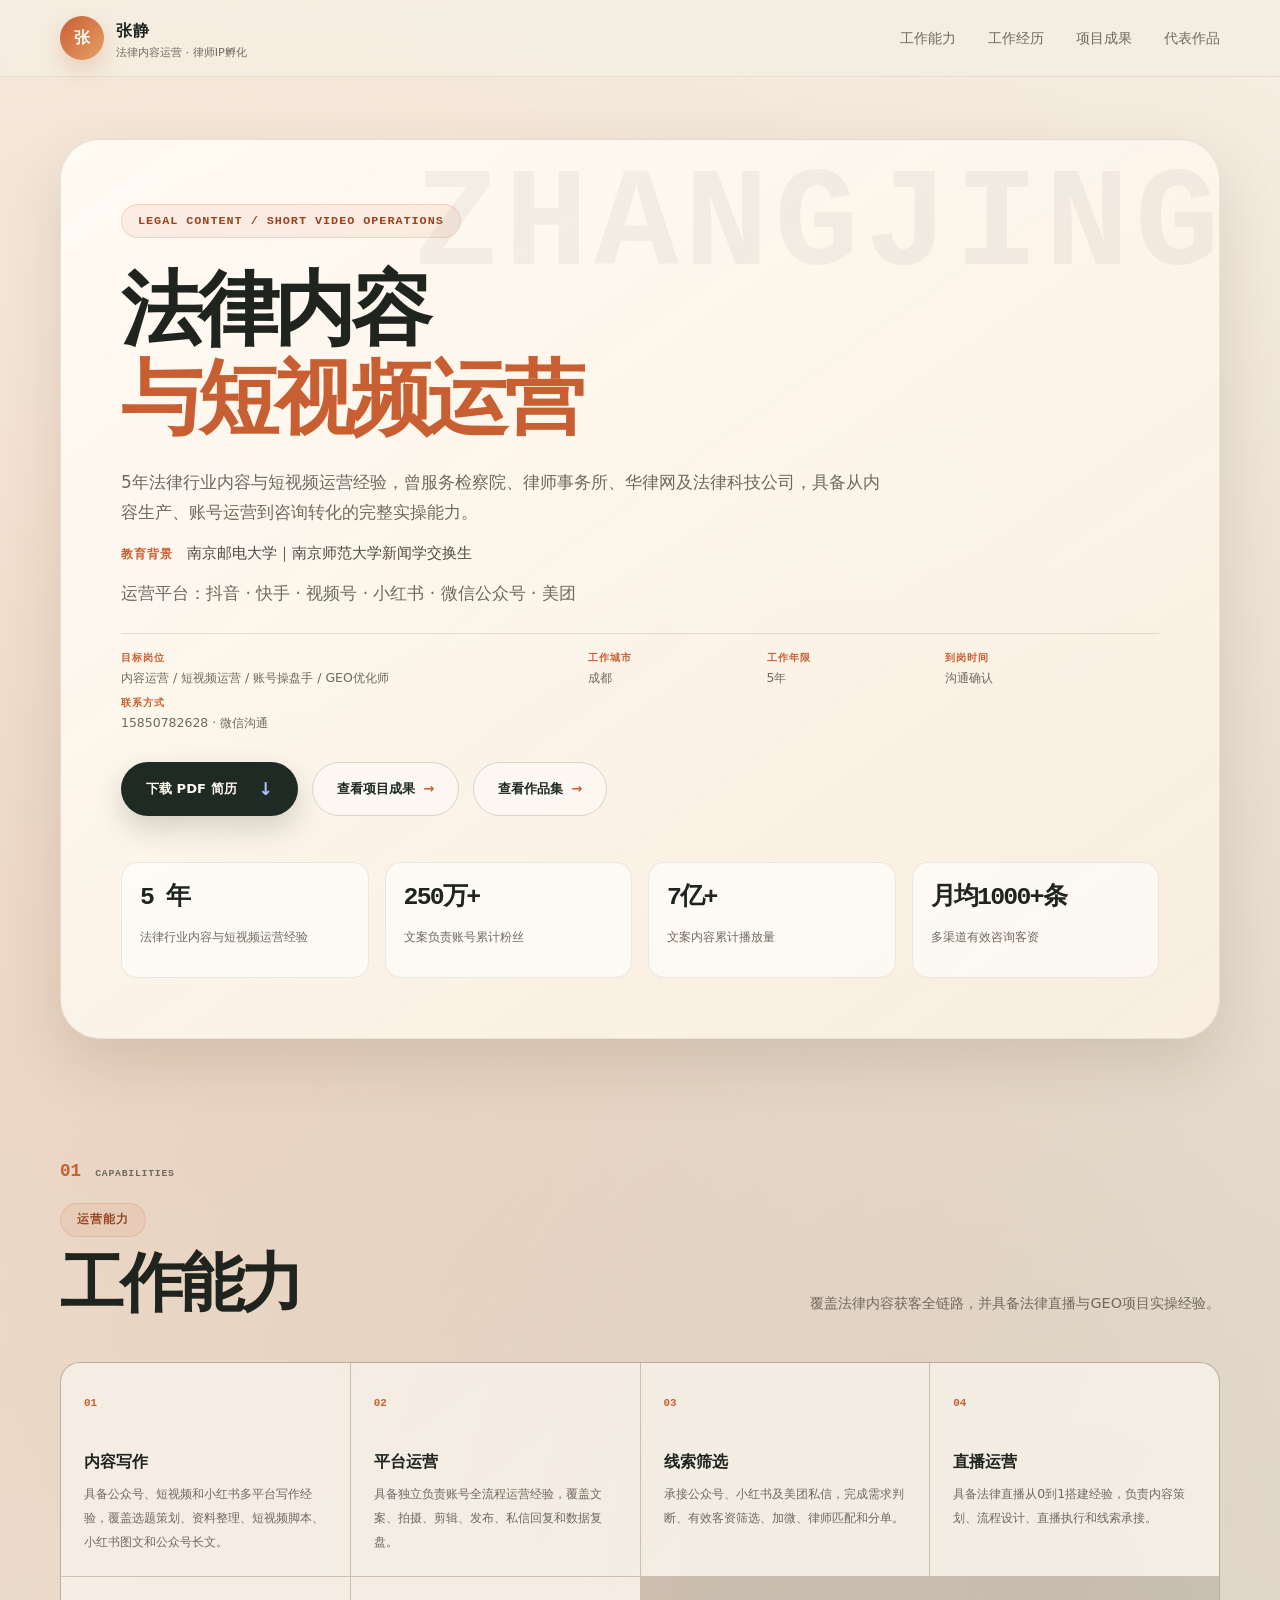
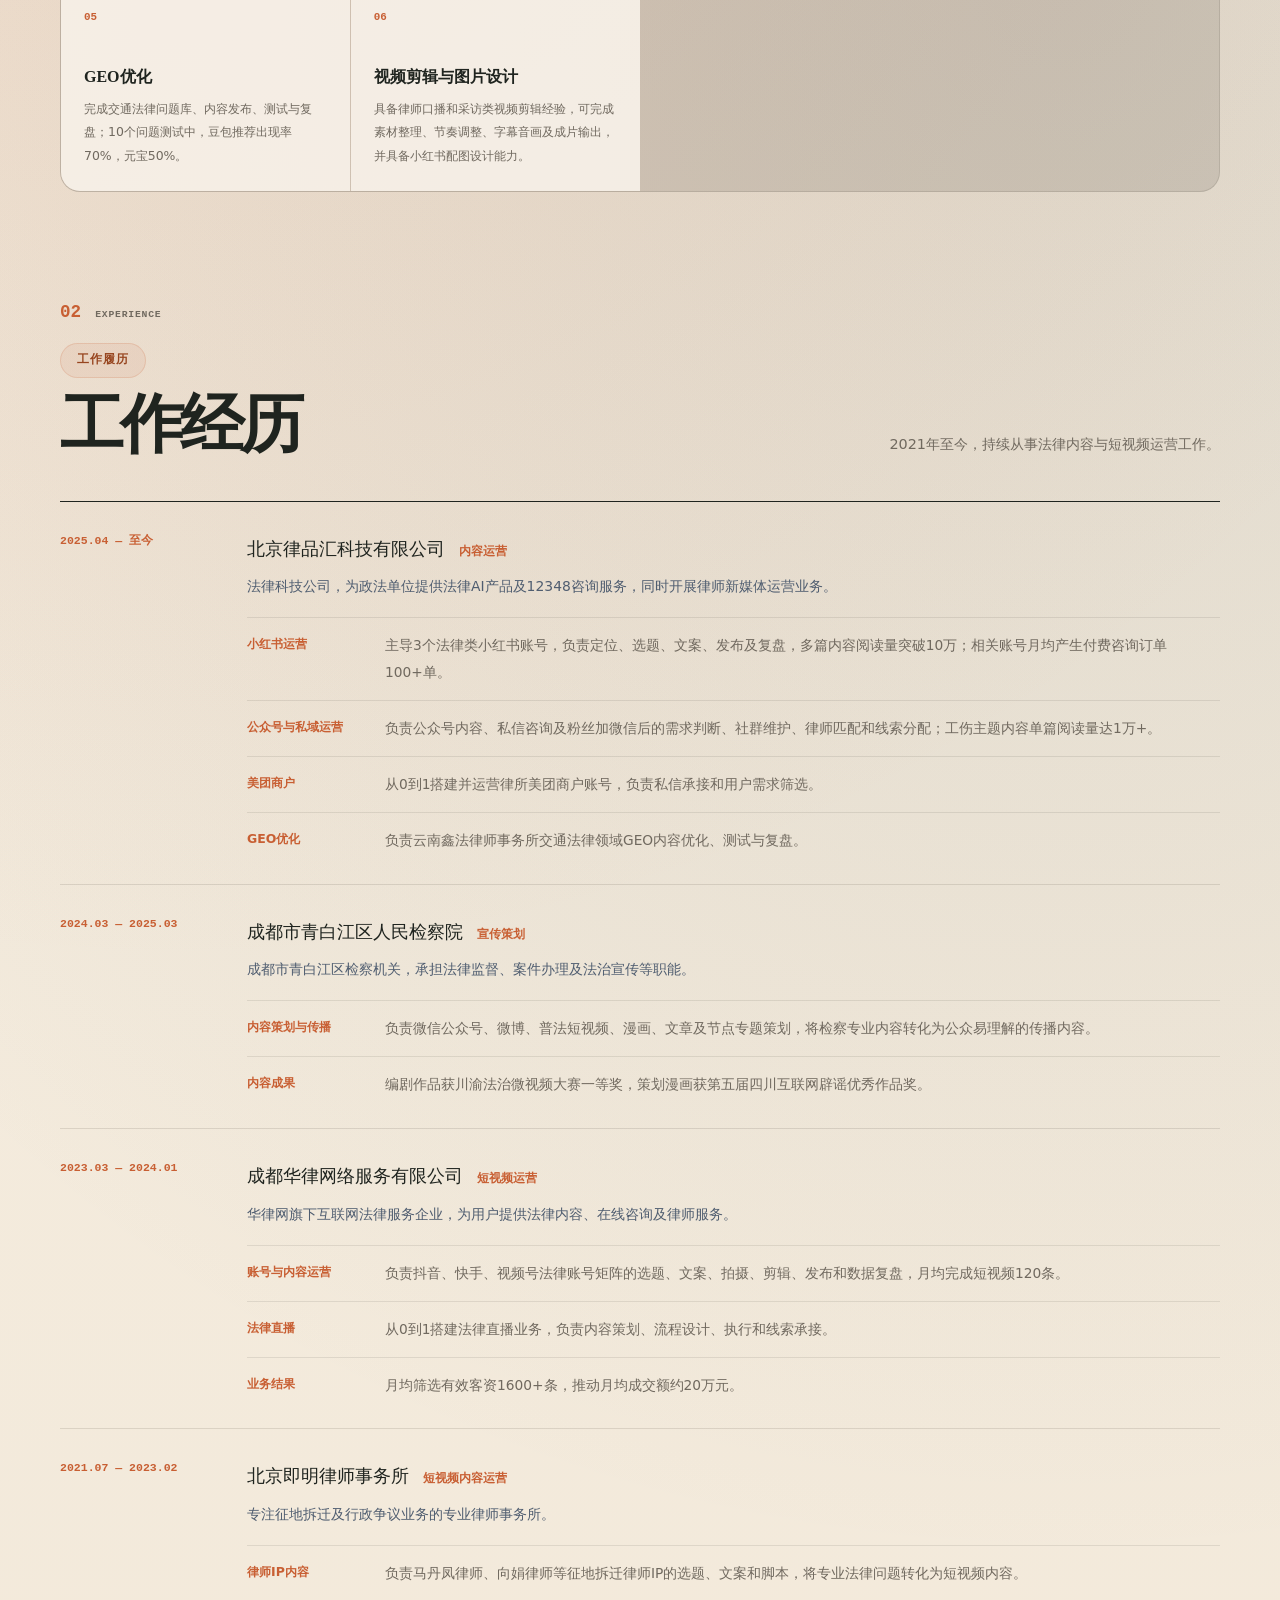
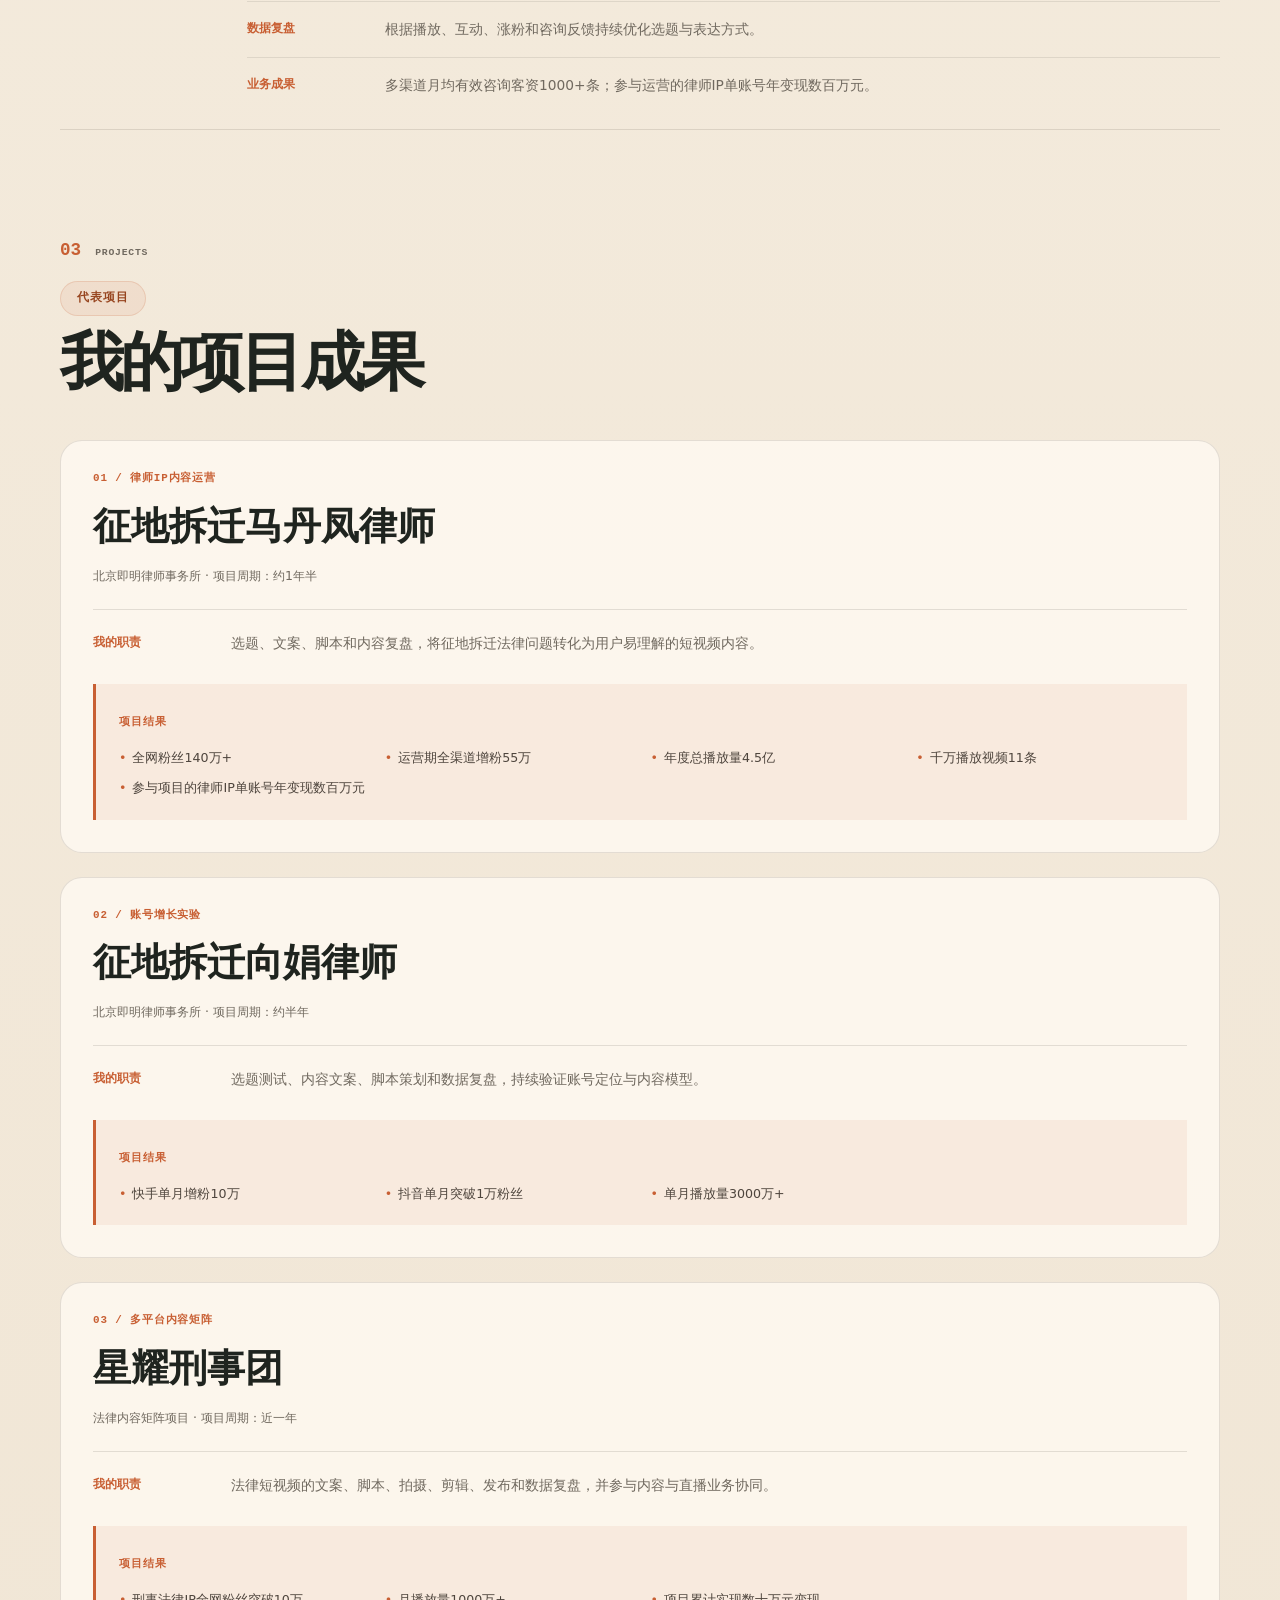
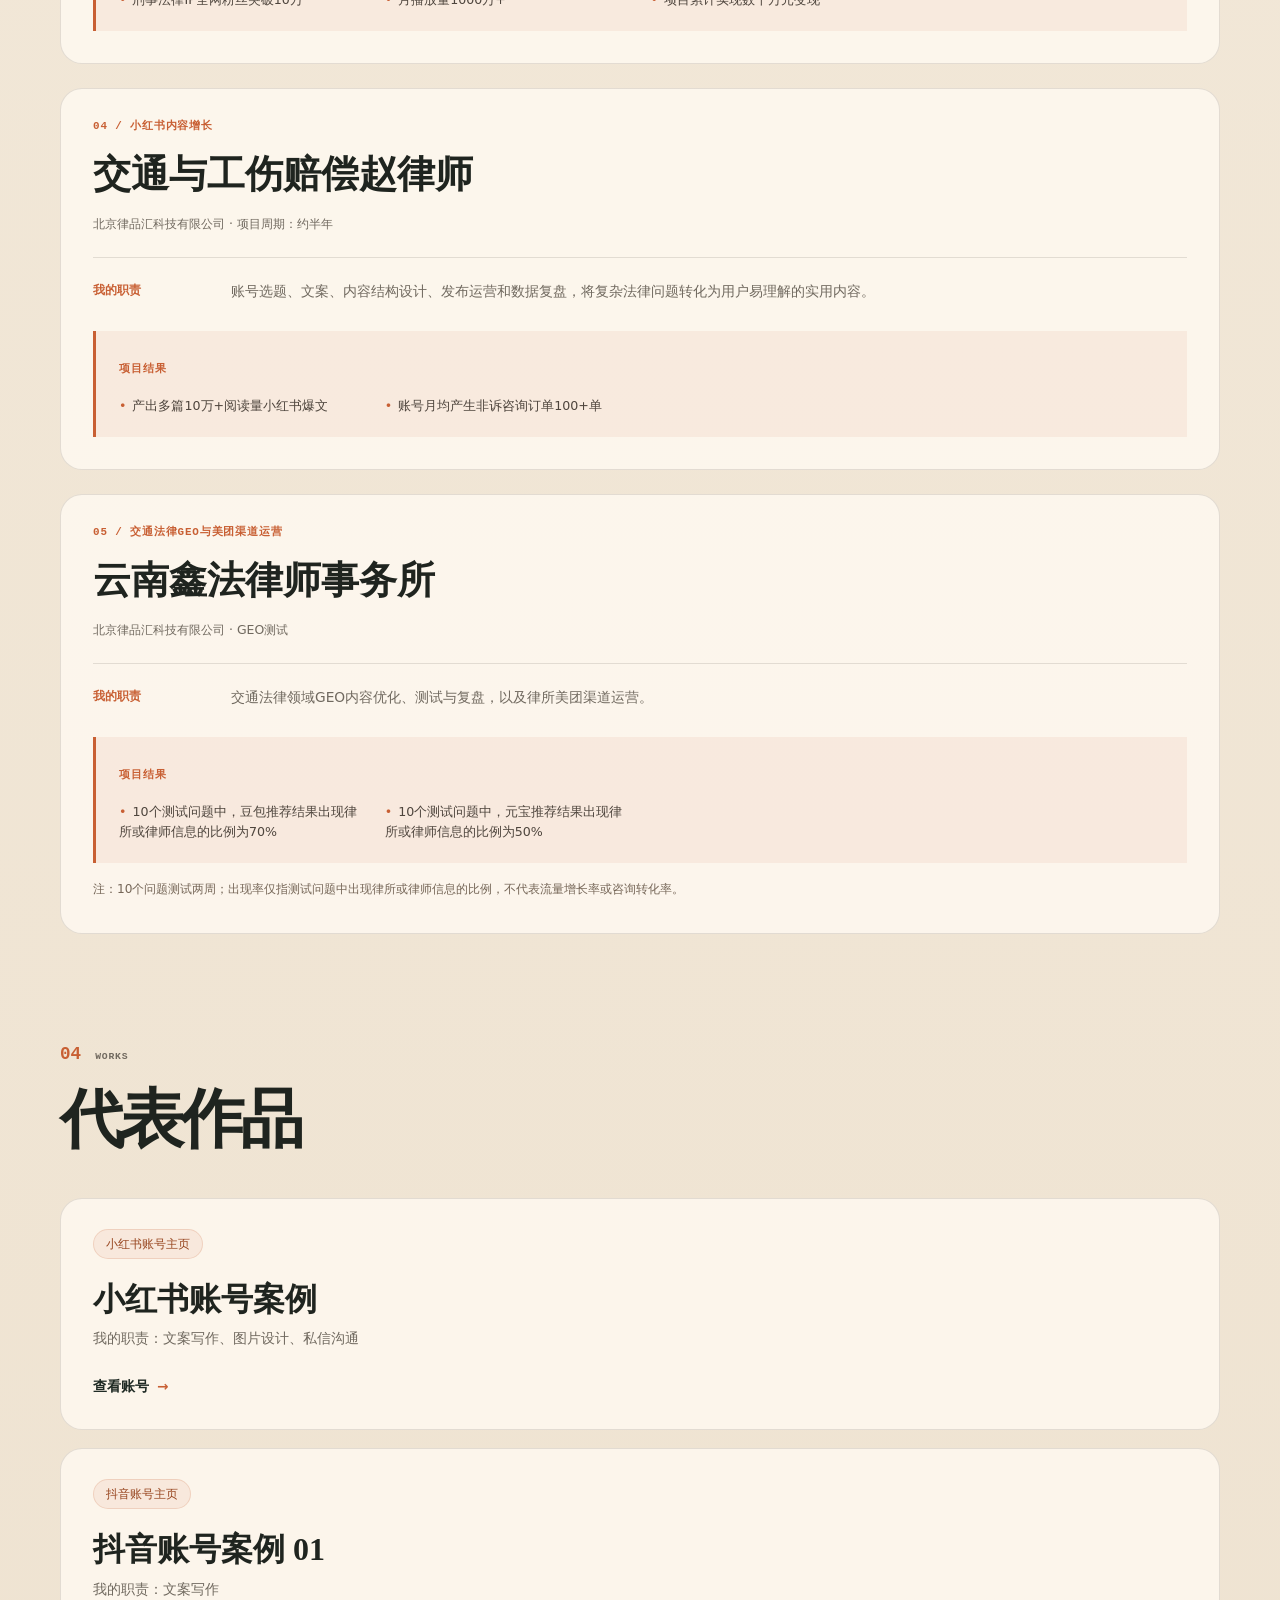
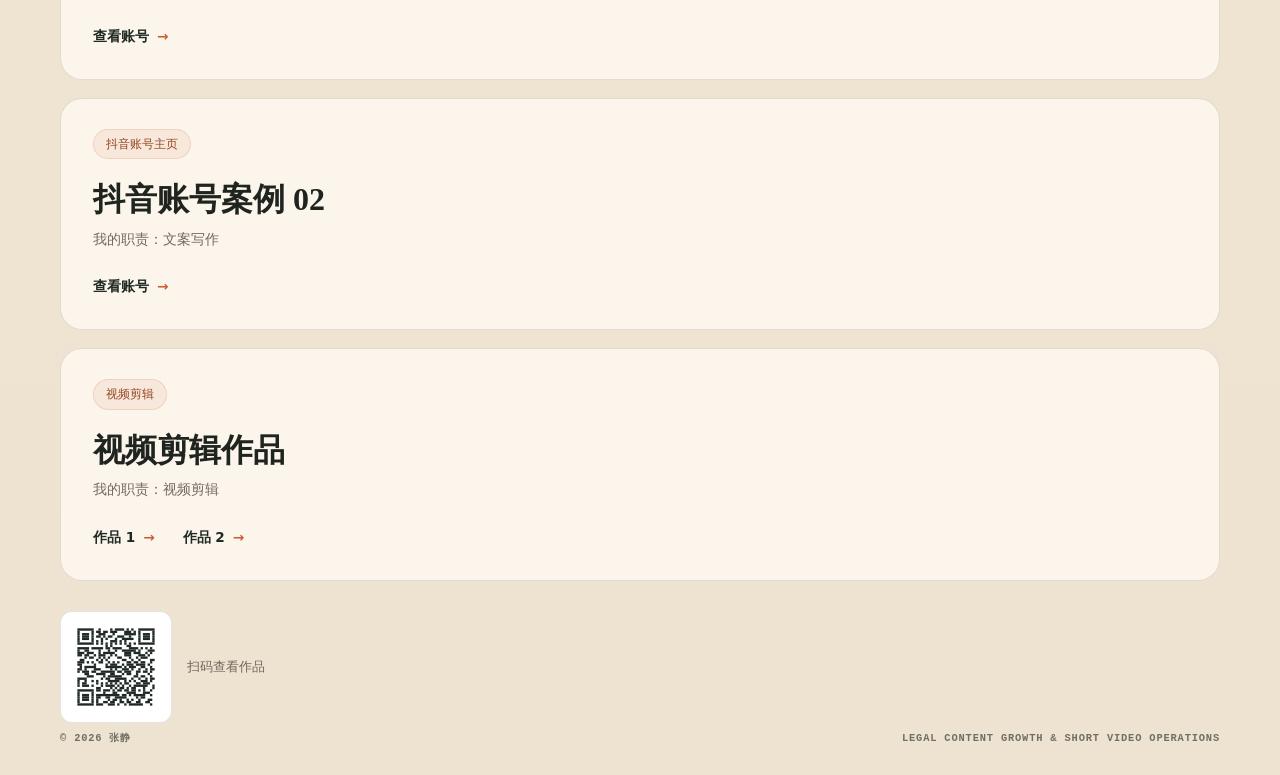
==== commit a4df0873: "Update resume copy and lead metric" ====
--- a/index.html
+++ b/index.html
@@ -1,2 +1,2 @@
-<!DOCTYPE html><html lang="zh-CN"><head><meta charSet="utf-8"/><meta name="viewport" content="width=device-width, initial-scale=1"/><link rel="stylesheet" href="./assets/index-C49YizRk.css" data-rsc-css-href="./assets/index-C49YizRk.css" data-precedence="vite-rsc/importer-resources"/><link rel="modulepreload" href="./assets/layout-segment-context-BqKiYoUf.js" crossorigin=""/><link rel="modulepreload" href="./assets/rolldown-runtime-S-ySWqyJ.js" crossorigin=""/><link rel="modulepreload" href="./assets/index-C_Vvf2Kr.js" crossorigin=""/><link rel="modulepreload" href="./assets/framework-CXnKph_e.js" crossorigin=""/><link rel="modulepreload" href="./assets/mobile-enhancements-Cf5RnVUT.js" crossorigin=""/><title>张静｜法律内容与短视频运营</title><meta name="description" content="张静的求职简历网站：5 年法律赛道内容与短视频运营经验，专注账号孵化、内容增长和咨询线索转化。"/><script>self.__VINEXT_RSC_PARAMS__={}</script><script>self.__VINEXT_RSC_NAV__={"pathname":"/","searchParams":[["v","32"]]}</script><link rel="modulepreload" href="./assets/index-C_Vvf2Kr.js" />
-</head><body><header class="topbar"><div class="shell nav-inner"><a class="brand" href="#top" aria-label="回到首页"><span class="brand-avatar">张</span><span><strong>张静</strong><small>法律内容运营 · 律师IP孵化</small></span></a><nav class="desktop-nav" aria-label="主导航"><a href="#capabilities">工作能力</a><a href="#experience">工作经历</a><a href="#projects">项目成果</a><a href="#works">代表作品</a></nav><div class="mobile-nav"><button class="mobile-menu-button" type="button" aria-expanded="false" aria-controls="mobile-menu" aria-label="打开导航菜单"><span aria-hidden="true"></span><span aria-hidden="true"></span><span aria-hidden="true"></span></button></div></div></header><main id="top"><section class="hero shell"><div class="hero-main"><p class="eyebrow">LEGAL CONTENT / SHORT VIDEO OPERATIONS</p><h1>法律内容<br/><em>与短视频运营</em></h1><p class="hero-summary">南京邮电大学广告学本科，南京师范大学新闻学交换学习。5年法律行业内容与短视频运营经验，曾服务检察院、律师事务所、华律网及法律科技公司，具备从内容生产、账号运营到咨询转化的完整实操能力。</p><p class="hero-summary hero-summary-second hero-education">教育背景：南京邮电大学 · 广告学本科（双一流）｜南京师范大学 · 新闻学交换生（211）</p><p class="hero-summary hero-summary-second">运营平台：抖音 · 快手 · 视频号 · 小红书 · 微信公众号 · 美团</p><div class="job-facts"><span><b>目标岗位</b>内容运营 / 短视频运营 / 账号操盘手 / GEO优化师</span><span><b>工作城市</b>成都</span><span><b>工作年限</b>5年</span><span><b>到岗时间</b>沟通确认</span><span class="contact-fact"><b>联系方式</b>15850782628 · 微信沟通</span></div><div class="hero-actions"><a class="primary-button" href="./zhangjing-resume.pdf" download="">下载 PDF 简历 <span>↓</span></a><a class="secondary-link" href="#projects">查看项目成果 <span>→</span></a><a class="secondary-link" href="#works">查看作品集 <span>→</span></a></div><div class="hero-achievements" aria-label="核心成果"><div class="hero-achievement"><strong>5 年</strong><span>法律行业内容与短视频运营经验</span></div><div class="hero-achievement"><strong>250万+</strong><span>文案负责账号累计粉丝</span></div><div class="hero-achievement"><strong>7亿+</strong><span>文案内容累计播放量</span></div></div></div></section><section id="capabilities" class="section shell"><div class="section-meta"><span>01</span><small>CAPABILITIES</small></div><div class="section-content"><div class="section-title split-title"><div><p class="eyebrow">运营能力</p><h2>工作能力</h2></div><p class="section-intro">覆盖法律内容获客全链路，并具备法律直播与GEO项目实操经验。</p></div><div class="capability-grid"><article class="capability"><span>0<!-- -->1</span><h3>内容写作</h3><p>具备公众号、短视频和小红书多平台写作经验，覆盖选题策划、资料整理、短视频脚本、小红书图文和公众号长文。</p></article><article class="capability"><span>0<!-- -->2</span><h3>平台运营</h3><p>具备独立负责账号全流程运营经验，覆盖文案、拍摄、剪辑、发布、私信回复和数据复盘。</p></article><article class="capability"><span>0<!-- -->3</span><h3>线索筛选</h3><p>承接公众号、小红书及美团私信，完成需求判断、有效客资筛选、加微、律师匹配和分单。</p></article><article class="capability"><span>0<!-- -->4</span><h3>直播运营</h3><p>具备法律直播从0到1搭建经验，负责内容策划、流程设计、直播执行和线索承接。</p></article><article class="capability"><span>0<!-- -->5</span><h3>GEO优化</h3><p>完成交通法律问题库、内容发布、测试与复盘；10个问题测试中，豆包推荐出现率70%，元宝50%。</p></article><article class="capability"><span>0<!-- -->6</span><h3>视频剪辑与图片设计</h3><p>具备律师口播和采访类视频剪辑经验，可完成素材整理、节奏调整、字幕音画及成片输出，并具备小红书配图设计能力。</p></article></div></div></section><section id="experience" class="section shell"><div class="section-meta"><span>02</span><small>EXPERIENCE</small></div><div class="section-content"><div class="section-title split-title"><div><p class="eyebrow">工作履历</p><h2>工作经历</h2></div><p class="section-intro">2021年至今，持续从事法律内容与短视频运营工作。</p></div><div class="timeline desktop-timeline"><article class="timeline-item"><time>2025.04 — 至今</time><div class="timeline-body"><div class="job-heading"><h3>北京律品汇科技有限公司</h3><span>内容运营</span></div><p class="job-summary">法律科技公司，为政法单位提供法律AI产品及12348咨询服务，同时开展律师新媒体运营业务。</p><div class="experience-groups"><div class="experience-group"><strong>账号与内容运营</strong><p>主导3个法律类小红书账号，负责定位、选题、文案、发布及复盘，多篇内容阅读量突破10万；相关账号月均产生付费咨询订单100+单。</p></div><div class="experience-group"><strong>公众号与私域运营</strong><p>负责公众号内容、私信咨询及粉丝加微信后的需求判断、社群维护、律师匹配和线索分配；工伤主题内容单篇阅读量达1万+。</p></div><div class="experience-group"><strong>美团商户</strong><p>从0到1搭建并运营律所美团商户账号，负责私信承接和用户需求筛选。</p></div><div class="experience-group"><strong>GEO优化</strong><p>负责云南鑫法律师事务所交通法律领域GEO内容优化、测试与复盘。</p></div></div></div></article><article class="timeline-item"><time>2024.03 — 2025.03</time><div class="timeline-body"><div class="job-heading"><h3>成都市青白江区人民检察院</h3><span>宣传策划</span></div><p class="job-summary">成都市青白江区检察机关，承担法律监督、案件办理及法治宣传等职能。</p><div class="experience-groups"><div class="experience-group"><strong>内容策划与传播</strong><p>负责微信公众号、微博、普法短视频、漫画、文章及节点专题策划，将检察专业内容转化为公众易理解的传播内容。</p></div><div class="experience-group"><strong>内容成果</strong><p>编剧作品获川渝法治微视频大赛一等奖，策划漫画获第五届四川互联网辟谣优秀作品奖。</p></div></div></div></article><article class="timeline-item"><time>2023.03 — 2024.01</time><div class="timeline-body"><div class="job-heading"><h3>成都华律网络服务有限公司</h3><span>短视频运营</span></div><p class="job-summary">华律网旗下互联网法律服务企业，为用户提供法律内容、在线咨询及律师服务。</p><div class="experience-groups"><div class="experience-group"><strong>账号与内容运营</strong><p>负责抖音、快手、视频号法律账号矩阵的选题、文案、拍摄、剪辑、发布和数据复盘，月均完成短视频120条。</p></div><div class="experience-group"><strong>法律直播</strong><p>从0到1搭建法律直播业务，负责内容策划、流程设计、执行和线索承接。</p></div><div class="experience-group"><strong>业务结果</strong><p>月均筛选有效客资1600+条，推动月均成交额约20万元。</p></div></div></div></article><article class="timeline-item"><time>2021.07 — 2023.02</time><div class="timeline-body"><div class="job-heading"><h3>北京即明律师事务所</h3><span>短视频内容运营</span></div><p class="job-summary">专注征地拆迁及行政争议业务的专业律师事务所。</p><div class="experience-groups"><div class="experience-group"><strong>律师IP内容</strong><p>负责马丹凤律师、向娟律师等征地拆迁律师IP的选题、文案和脚本，将专业法律问题转化为短视频内容。</p></div><div class="experience-group"><strong>数据复盘</strong><p>根据播放、互动、涨粉和咨询反馈持续优化选题与表达方式。</p></div></div></div></article></div><div class="mobile-timeline"><article class="mobile-experience"><time>2025.04 — 至今</time><div class="mobile-job-heading"><h3>北京律品汇科技有限公司</h3><span>内容运营</span></div><p class="mobile-job-summary">法律科技公司，为政法单位提供法律AI产品及12348咨询服务，同时开展律师新媒体运营业务。</p><div class="mobile-job-groups"><div class="mobile-job-group"><strong>账号与内容运营</strong><p>主导3个法律类小红书账号，负责定位、选题、文案、发布及复盘，多篇内容阅读量突破10万；相关账号月均产生付费咨询订单100+单。</p></div><div class="mobile-job-group"><strong>公众号与私域运营</strong><p>负责公众号内容、私信咨询及粉丝加微信后的需求判断、社群维护、律师匹配和线索分配；工伤主题内容单篇阅读量达1万+。</p></div><div class="mobile-job-group"><strong>美团商户</strong><p>从0到1搭建并运营律所美团商户账号，负责私信承接和用户需求筛选。</p></div><div class="mobile-job-group"><strong>GEO优化</strong><p>负责云南鑫法律师事务所交通法律领域GEO内容优化、测试与复盘。</p></div></div></article><article class="mobile-experience"><time>2024.03 — 2025.03</time><div class="mobile-job-heading"><h3>成都市青白江区人民检察院</h3><span>宣传策划</span></div><p class="mobile-job-summary">成都市青白江区检察机关，承担法律监督、案件办理及法治宣传等职能。</p><div class="mobile-job-groups"><div class="mobile-job-group"><strong>内容策划与传播</strong><p>负责微信公众号、微博、普法短视频、漫画、文章及节点专题策划，将检察专业内容转化为公众易理解的传播内容。</p></div><div class="mobile-job-group"><strong>内容成果</strong><p>编剧作品获川渝法治微视频大赛一等奖，策划漫画获第五届四川互联网辟谣优秀作品奖。</p></div></div></article><article class="mobile-experience"><time>2023.03 — 2024.01</time><div class="mobile-job-heading"><h3>成都华律网络服务有限公司</h3><span>短视频运营</span></div><p class="mobile-job-summary">华律网旗下互联网法律服务企业，为用户提供法律内容、在线咨询及律师服务。</p><div class="mobile-job-groups"><div class="mobile-job-group"><strong>账号与内容运营</strong><p>负责抖音、快手、视频号法律账号矩阵的选题、文案、拍摄、剪辑、发布和数据复盘，月均完成短视频120条。</p></div><div class="mobile-job-group"><strong>法律直播</strong><p>从0到1搭建法律直播业务，负责内容策划、流程设计、执行和线索承接。</p></div><div class="mobile-job-group"><strong>业务结果</strong><p>月均筛选有效客资1600+条，推动月均成交额约20万元。</p></div></div></article><article class="mobile-experience"><time>2021.07 — 2023.02</time><div class="mobile-job-heading"><h3>北京即明律师事务所</h3><span>短视频内容运营</span></div><p class="mobile-job-summary">专注征地拆迁及行政争议业务的专业律师事务所。</p><div class="mobile-job-groups"><div class="mobile-job-group"><strong>律师IP内容</strong><p>负责马丹凤律师、向娟律师等征地拆迁律师IP的选题、文案和脚本，将专业法律问题转化为短视频内容。</p></div><div class="mobile-job-group"><strong>数据复盘</strong><p>根据播放、互动、涨粉和咨询反馈持续优化选题与表达方式。</p></div></div></article></div></div></section><section id="projects" class="section shell"><div class="section-meta"><span>03</span><small>PROJECTS</small></div><div class="section-content"><div class="section-title split-title"><div><p class="eyebrow">代表项目</p><h2>我的项目成果</h2></div></div><div class="project-cards compact-projects"><article class="project-card"><div class="project-top"><span>0<!-- -->1<!-- --> / <!-- -->律师IP内容运营</span></div><h3>征地拆迁马丹凤律师</h3><p class="project-context">北京即明律师事务所<!-- --> · <!-- -->项目周期：约1年半</p><div class="project-responsibility"><strong>我主要负责</strong><p>主要负责选题、文案、脚本和内容复盘，将征地拆迁法律问题转化为用户易理解的短视频内容。</p></div><div class="result-block"><span>项目结果</span><ul><li>全网粉丝140万+</li><li>运营期全渠道增粉55万</li><li>年度总播放量4.5亿</li><li>千万播放视频11条</li><li>参与项目的律师IP单账号年变现数百万元</li></ul></div><p class="project-note">以上为账号项目结果，并非个人独立完成；本人主要负责选题、文案、脚本和内容复盘。</p></article><article class="project-card"><div class="project-top"><span>0<!-- -->2<!-- --> / <!-- -->账号增长实验</span></div><h3>征地拆迁向娟律师</h3><p class="project-context">北京即明律师事务所<!-- --> · <!-- -->项目周期：约半年</p><div class="project-responsibility"><strong>我主要负责</strong><p>负责选题测试、内容文案、脚本策划和数据复盘，持续验证账号定位与内容模型。</p></div><div class="result-block"><span>项目结果</span><ul><li>快手单月增粉10万</li><li>抖音单月突破1万粉丝</li><li>单月播放量3000万+</li></ul></div></article><article class="project-card"><div class="project-top"><span>0<!-- -->3<!-- --> / <!-- -->多平台内容矩阵</span></div><h3>星耀刑事团</h3><p class="project-context">法律内容矩阵项目<!-- --> · <!-- -->项目周期：近一年</p><div class="project-responsibility"><strong>我主要负责</strong><p>负责法律短视频的文案、脚本、拍摄、剪辑、发布和数据复盘，并参与内容与直播业务协同。</p></div><div class="result-block"><span>项目结果</span><ul><li>刑事法律IP全网粉丝突破10万</li><li>月播放量1000万+</li><li>项目累计实现数十万元变现</li></ul></div></article><article class="project-card"><div class="project-top"><span>0<!-- -->4<!-- --> / <!-- -->小红书内容增长</span></div><h3>交通与工伤赔偿赵律师</h3><p class="project-context">北京律品汇科技有限公司<!-- --> · <!-- -->项目周期：约半年</p><div class="project-responsibility"><strong>我主要负责</strong><p>负责账号内容选题、文案撰写、内容结构设计、发布运营和数据复盘，将复杂法律问题转化为用户易理解的实用内容。</p></div><div class="result-block"><span>项目结果</span><ul><li>产出多篇10万+阅读量小红书爆文</li><li>账号月均产生非诉咨询订单100+单</li></ul></div></article><article class="project-card"><div class="project-top"><span>0<!-- -->5<!-- --> / <!-- -->交通法律GEO与美团渠道运营</span></div><h3>云南鑫法律师事务所</h3><p class="project-context">北京律品汇科技有限公司<!-- --> · <!-- -->GEO测试</p><div class="project-responsibility"><strong>我主要负责</strong><p>负责交通法律领域GEO内容优化、测试与复盘，同时负责云南鑫法律师事务所的美团渠道运营。</p></div><div class="result-block"><span>项目结果</span><ul><li>10个测试问题中，豆包推荐结果出现律所或律师信息的比例为70%</li><li>10个测试问题中，元宝推荐结果出现律所或律师信息的比例为50%</li></ul></div><p class="project-note">注：10个问题测试两周；出现率仅指测试问题中出现律所或律师信息的比例，不代表流量增长率或咨询转化率。</p></article></div></div></section><section id="works" class="section shell"><div class="section-meta"><span>04</span><small>WORKS</small></div><div class="section-content"><div class="section-title"><h2>代表作品</h2></div><div class="work-list"><article class="work-card"><span class="work-type">小红书账号主页</span><h3>小红书账号案例</h3><p>我的职责：<!-- -->文案写作、图片设计、私信沟通</p><a href="https://www.xiaohongshu.com/user/profile/6759781e000000001d02d69a?xsec_token=AB6Q2d9R7o8BHbPXw7AzSnh2xIBV_CV2FyBSGz-92U36Y%3D&amp;xsec_source=pc_search" target="_blank" rel="noopener noreferrer" aria-label="查看账号：小红书账号案例（在新标签页打开）">查看账号<span aria-hidden="true"> →</span></a></article><article class="work-card"><span class="work-type">抖音账号主页</span><h3>抖音账号案例 01</h3><p>我的职责：<!-- -->文案写作</p><a href="https://v.douyin.com/O8abm4xo6vI/" target="_blank" rel="noopener noreferrer" aria-label="查看账号：抖音账号案例 01（在新标签页打开）">查看账号<span aria-hidden="true"> →</span></a></article><article class="work-card"><span class="work-type">抖音账号主页</span><h3>抖音账号案例 02</h3><p>我的职责：<!-- -->文案写作</p><a href="https://v.douyin.com/FzjuL726xfY/" target="_blank" rel="noopener noreferrer" aria-label="查看账号：抖音账号案例 02（在新标签页打开）">查看账号<span aria-hidden="true"> →</span></a></article><article class="work-card"><span class="work-type">视频剪辑</span><h3>视频剪辑作品</h3><p>我的职责：视频剪辑</p><div class="video-work-links"><a href="https://weixin.qq.com/sph/Afr2tUmkZw" target="_blank" rel="noopener noreferrer" aria-label="作品 1（在新标签页打开）">作品 1<span aria-hidden="true"> →</span></a><a href="https://weixin.qq.com/sph/AQkZZdUjy2" target="_blank" rel="noopener noreferrer" aria-label="作品 2（在新标签页打开）">作品 2<span aria-hidden="true"> →</span></a></div></article></div><a class="works-qr" href="https://zhangjing-content-resume.airy-cream-1573.chatgpt.site/#works" target="_blank" rel="noopener noreferrer"><img src="./works-qr.svg" width="112" height="112" loading="lazy" alt="扫码打开代表作品板块"/><span>扫码查看作品</span></a></div></section></main><footer><div class="shell"><span>© 2026 张静</span><span>LEGAL CONTENT GROWTH &amp; SHORT VIDEO OPERATIONS</span></div></footer><script id="_R_">import("/assets/index-C_Vvf2Kr.js")</script><script>(function(){function c(){var b=a.contentDocument||(a.contentWindow&&a.contentWindow.document);if(b){var d=b.createElement('script');d.innerHTML="window.__CF$cv$params={r:'a49ab9005f218a8c',t:'MTc5MTg1NjUzMg=='};var a=document.createElement('script');a.src='/cdn-cgi/challenge-platform/scripts/jsd/main.js';document.getElementsByTagName('head')[0].appendChild(a);";b.getElementsByTagName('head')[0].appendChild(d)}}if(document.body){var a=document.createElement('iframe');a.height=1;a.width=1;a.style.position='absolute';a.style.top=0;a.style.left=0;a.style.border='none';a.style.visibility='hidden';document.body.appendChild(a);if('loading'!==document.readyState)c();else if(window.addEventListener)document.addEventListener('DOMContentLoaded',c);else{var e=document.onreadystatechange||function(){};document.onreadystatechange=function(b){e(b);'loading'!==document.readyState&&(document.onreadystatechange=e,c())}}}})();</script></body></html><script>self.__VINEXT_RSC_CHUNKS__=self.__VINEXT_RSC_CHUNKS__||[];self.__VINEXT_RSC_CHUNKS__.push("2:I[\"f9ef5a254c1f\",[],\"Children\",1]\n3:I[\"81ff2791c91f\",[],\"LayoutSegmentProvider\",1]\n4:I[\"f9ef5a254c1f\",[],\"Slot\",1]\n5:I[\"f46061c000bc\",[],\"RedirectBoundary\",1]\n:HL[\"/assets/index-C49YizRk.css\",\"style\"]\n0:{\"__route\":\"route:/\",\"__interceptionContext\":null,\"__layoutIds\":[\"layout:/\"],\"__rootLayout\":\"/\",\"page:/\":\"$L1\",\"layout:/\":[[[[\"$\",\"link\",\"css:/assets/index-C49YizRk.css\",{\"rel\":\"stylesheet\",\"precedence\":\"vite-rsc/importer-resources\",\"href\":\"/assets/index-C49YizRk.css\",\"data-rsc-css-href\":\"/assets/index-C49YizRk.css\"}],\"$undefined\"],[\"$\",\"html\",null,{\"lang\":\"zh-CN\",\"children\":[\"$\",\"body\",null,{\"children\":[\"$\",\"$L2\",null,{}]}]}]],null],\"route:/\":[[[\"$\",\"meta\",null,{\"charSet\":\"utf-8\"}],[[\"$\",\"title\",\"0\",{\"children\":\"张静｜法律内容与短视频运营\"}],[\"$\",\"meta\",\"1\",{\"name\":\"description\",\"content\":\"张静的求职简历网站：5 年法律赛道内容与短视频运营经验，专注账号孵化、内容增长和咨询线索转化。\"}]],[[\"$\",\"meta\",\"0\",{\"name\":\"viewport\",\"content\":\"width=device-width, initial-scale=1\"}]]],[\"$\",\"$L3\",null,{\"segmentMap\":{\"children\":[]},\"children\":[\"$\",\"$L4\",null,{\"id\":\"layout:/\",\"parallelSlots\":\"$undefined\",\"children\":[\"$\",\"$L5\",null,{\"children\":[\"$\",\"$L3\",null,{\"segmentMap\":{\"children\":[]},\"children\":[\"$\",\"$L4\",null,{\"id\":\"page:/\"}]}]}]}]}]],\"__layoutFlags\":{\"layout:/\":\"s\"},\"__artifactCompatibility\":{\"schemaVersion\":1,\"graphVersion\":\"app-route-graph:4uhn5s1wvoptc\",\"deploymentVersion\":\"d699f8a1-49c2-4999-8657-141d30455931\",\"appElementsSchemaVersion\":1,\"rscPayloadSchemaVersion\":1,\"rootBoundaryId\":\"/\",\"renderEpoch\":null}}\n")</script><script>self.__VINEXT_RSC_CHUNKS__=self.__VINEXT_RSC_CHUNKS__||[];self.__VINEXT_RSC_CHUNKS__.push("6:I[\"0cc2390e65a9\",[],\"MobileNav\",1]\n")</script><script>self.__VINEXT_RSC_CHUNKS__=self.__VINEXT_RSC_CHUNKS__||[];self.__VINEXT_RSC_CHUNKS__.push("1:[[\"$\",\"header\",null,{\"className\":\"topbar\",\"children\":[\"$\",\"div\",null,{\"className\":\"shell nav-inner\",\"children\":[[\"$\",\"a\",null,{\"className\":\"brand\",\"href\":\"#top\",\"aria-label\":\"回到首页\",\"children\":[[\"$\",\"span\",null,{\"className\":\"brand-avatar\",\"children\":\"张\"}],[\"$\",\"span\",null,{\"children\":[[\"$\",\"strong\",null,{\"children\":\"张静\"}],[\"$\",\"small\",null,{\"children\":\"法律内容运营 · 律师IP孵化\"}]]}]]}],[\"$\",\"nav\",null,{\"className\":\"desktop-nav\",\"aria-label\":\"主导航\",\"children\":[[\"$\",\"a\",null,{\"href\":\"#capabilities\",\"children\":\"工作能力\"}],[\"$\",\"a\",null,{\"href\":\"#experience\",\"children\":\"工作经历\"}],[\"$\",\"a\",null,{\"href\":\"#projects\",\"children\":\"项目成果\"}],[\"$\",\"a\",null,{\"href\":\"#works\",\"children\":\"代表作品\"}]]}],[\"$\",\"$L6\",null,{}]]}]}],[\"$\",\"main\",null,{\"id\":\"top\",\"children\":[[\"$\",\"section\",null,{\"className\":\"hero shell\",\"children\":[\"$\",\"div\",null,{\"className\":\"hero-main\",\"children\":[[\"$\",\"p\",null,{\"className\":\"eyebrow\",\"children\":\"LEGAL CONTENT / SHORT VIDEO OPERATIONS\"}],[\"$\",\"h1\",null,{\"children\":[\"法律内容\",[\"$\",\"br\",null,{}],[\"$\",\"em\",null,{\"children\":\"与短视频运营\"}]]}],[\"$\",\"p\",null,{\"className\":\"hero-summary\",\"children\":\"南京邮电大学广告学本科，南京师范大学新闻学交换学习。5年法律行业内容与短视频运营经验，曾服务检察院、律师事务所、华律网及法律科技公司，具备从内容生产、账号运营到咨询转化的完整实操能力。\"}],[\"$\",\"p\",null,{\"className\":\"hero-summary hero-summary-second hero-education\",\"children\":\"教育背景：南京邮电大学 · 广告学本科（双一流）｜南京师范大学 · 新闻学交换生（211）\"}],[\"$\",\"p\",null,{\"className\":\"hero-summary hero-summary-second\",\"children\":\"运营平台：抖音 · 快手 · 视频号 · 小红书 · 微信公众号 · 美团\"}],[\"$\",\"div\",null,{\"className\":\"job-facts\",\"children\":[[\"$\",\"span\",null,{\"children\":[[\"$\",\"b\",null,{\"children\":\"目标岗位\"}],\"内容运营 / 短视频运营 / 账号操盘手 / GEO优化师\"]}],[\"$\",\"span\",null,{\"children\":[[\"$\",\"b\",null,{\"children\":\"工作城市\"}],\"成都\"]}],[\"$\",\"span\",null,{\"children\":[[\"$\",\"b\",null,{\"children\":\"工作年限\"}],\"5年\"]}],[\"$\",\"span\",null,{\"children\":[[\"$\",\"b\",null,{\"children\":\"到岗时间\"}],\"沟通确认\"]}],[\"$\",\"span\",null,{\"className\":\"contact-fact\",\"children\":[[\"$\",\"b\",null,{\"children\":\"联系方式\"}],\"15850782628 · 微信沟通\"]}]]}],[\"$\",\"div\",null,{\"className\":\"hero-actions\",\"children\":[[\"$\",\"a\",null,{\"className\":\"primary-button\",\"href\":\"/zhangjing-resume.pdf\",\"download\":true,\"children\":[\"下载 PDF 简历 \",[\"$\",\"span\",null,{\"children\":\"↓\"}]]}],[\"$\",\"a\",null,{\"className\":\"secondary-link\",\"href\":\"#projects\",\"children\":[\"查看项目成果 \",[\"$\",\"span\",null,{\"children\":\"→\"}]]}],[\"$\",\"a\",null,{\"className\":\"secondary-link\",\"href\":\"#works\",\"children\":[\"查看作品集 \",[\"$\",\"span\",null,{\"children\":\"→\"}]]}]]}],[\"$\",\"div\",null,{\"className\":\"hero-achievements\",\"aria-label\":\"核心成果\",\"children\":[[\"$\",\"div\",\"法律行业内容与短视频运营经验\",{\"className\":\"hero-achievement\",\"children\":[[\"$\",\"strong\",null,{\"children\":\"5 年\"}],[\"$\",\"span\",null,{\"children\":\"法律行业内容与短视频运营经验\"}]]}],[\"$\",\"div\",\"文案负责账号累计粉丝\",{\"className\":\"hero-achievement\",\"children\":[[\"$\",\"strong\",null,{\"children\":\"250万+\"}],[\"$\",\"span\",null,{\"children\":\"文案负责账号累计粉丝\"}]]}],[\"$\",\"div\",\"文案内容累计播放量\",{\"className\":\"hero-achievement\",\"children\":[[\"$\",\"strong\",null,{\"children\":\"7亿+\"}],[\"$\",\"span\",null,{\"children\":\"文案内容累计播放量\"}]]}]]}]]}]}],[\"$\",\"section\",null,{\"id\":\"capabilities\",\"className\":\"section shell\",\"children\":[[\"$\",\"div\",null,{\"className\":\"section-meta\",\"children\":[[\"$\",\"span\",null,{\"children\":\"01\"}],[\"$\",\"small\",null,{\"children\":\"CAPABILITIES\"}]]}],[\"$\",\"div\",null,{\"className\":\"section-content\",\"children\":[[\"$\",\"div\",null,{\"className\":\"section-title split-title\",\"children\":[[\"$\",\"div\",null,{\"children\":[[\"$\",\"p\",null,{\"className\":\"eyebrow\",\"children\":\"运营能力\"}],[\"$\",\"h2\",null,{\"children\":\"工作能力\"}]]}],[\"$\",\"p\",null,{\"className\":\"section-intro\",\"children\":\"覆盖法律内容获客全链路，并具备法律直播与GEO项目实操经验。\"}]]}],[\"$\",\"div\",null,{\"className\":\"capability-grid\",\"children\":[[\"$\",\"article\",\"内容写作\",{\"className\":\"capability\",\"children\":[[\"$\",\"span\",null,{\"children\":[\"0\",1]}],[\"$\",\"h3\",null,{\"children\":\"内容写作\"}],[\"$\",\"p\",null,{\"children\":\"具备公众号、短视频和小红书多平台写作经验，覆盖选题策划、资料整理、短视频脚本、小红书图文和公众号长文。\"}]]}],[\"$\",\"article\",\"平台运营\",{\"className\":\"capability\",\"children\":[[\"$\",\"span\",null,{\"children\":[\"0\",2]}],[\"$\",\"h3\",null,{\"children\":\"平台运营\"}],[\"$\",\"p\",null,{\"children\":\"具备独立负责账号全流程运营经验，覆盖文案、拍摄、剪辑、发布、私信回复和数据复盘。\"}]]}],[\"$\",\"article\",\"线索筛选\",{\"className\":\"capability\",\"children\":[[\"$\",\"span\",null,{\"children\":[\"0\",3]}],[\"$\",\"h3\",null,{\"children\":\"线索筛选\"}],[\"$\",\"p\",null,{\"children\":\"承接公众号、小红书及美团私信，完成需求判断、有效客资筛选、加微、律师匹配和分单。\"}]]}],[\"$\",\"article\",\"直播运营\",{\"className\":\"capability\",\"children\":[[\"$\",\"span\",null,{\"children\":[\"0\",4]}],[\"$\",\"h3\",null,{\"children\":\"直播运营\"}],[\"$\",\"p\",null,{\"children\":\"具备法律直播从0到1搭建经验，负责内容策划、流程设计、直播执行和线索承接。\"}]]}],[\"$\",\"article\",\"GEO优化\",{\"className\":\"capability\",\"children\":[[\"$\",\"span\",null,{\"children\":[\"0\",5]}],[\"$\",\"h3\",null,{\"children\":\"GEO优化\"}],[\"$\",\"p\",null,{\"children\":\"完成交通法律问题库、内容发布、测试与复盘；10个问题测试中，豆包推荐出现率70%，元宝50%。\"}]]}],[\"$\",\"article\",\"视频剪辑与图片设计\",{\"className\":\"capability\",\"children\":[[\"$\",\"span\",null,{\"children\":[\"0\",6]}],[\"$\",\"h3\",null,{\"children\":\"视频剪辑与图片设计\"}],[\"$\",\"p\",null,{\"children\":\"具备律师口播和采访类视频剪辑经验，可完成素材整理、节奏调整、字幕音画及成片输出，并具备小红书配图设计能力。\"}]]}]]}]]}]]}],[\"$\",\"section\",null,{\"id\":\"experience\",\"className\":\"section shell\",\"children\":[\"$L7\",\"$L8\"]}],\"$L9\",\"$La\"]}],\"$Lb\"]\nc:I[\"0cc2390e65a9\",[],\"ExperienceTimeline\",1]\nd:I[\"0cc2390e65a9\",[],\"ProjectCards\",1]\n7:[\"$\",\"div\",null,{\"className\":\"section-meta\",\"children\":[[\"$\",\"span\",null,{\"children\":\"02\"}],[\"$\",\"small\",null,{\"children\":\"EXPERIENCE\"}]]}]\n")</script><script>self.__VINEXT_RSC_CHUNKS__=self.__VINEXT_RSC_CHUNKS__||[];self.__VINEXT_RSC_CHUNKS__.push("8:[\"$\",\"div\",null,{\"className\":\"section-content\",\"children\":[[\"$\",\"div\",null,{\"className\":\"section-title split-title\",\"children\":[[\"$\",\"div\",null,{\"children\":[[\"$\",\"p\",null,{\"className\":\"eyebrow\",\"children\":\"工作履历\"}],[\"$\",\"h2\",null,{\"children\":\"工作经历\"}]]}],[\"$\",\"p\",null,{\"className\":\"section-intro\",\"children\":\"2021年至今，持续从事法律内容与短视频运营工作。\"}]]}],[\"$\",\"$Lc\",null,{\"experiences\":[{\"date\":\"2025.04 — 至今\",\"company\":\"北京律品汇科技有限公司\",\"role\":\"内容运营\",\"intro\":\"法律科技公司，为政法单位提供法律AI产品及12348咨询服务，同时开展律师新媒体运营业务。\",\"groups\":[{\"label\":\"账号与内容运营\",\"copy\":\"主导3个法律类小红书账号，负责定位、选题、文案、发布及复盘，多篇内容阅读量突破10万；相关账号月均产生付费咨询订单100+单。\"},{\"label\":\"公众号与私域运营\",\"copy\":\"负责公众号内容、私信咨询及粉丝加微信后的需求判断、社群维护、律师匹配和线索分配；工伤主题内容单篇阅读量达1万+。\"},{\"label\":\"美团商户\",\"copy\":\"从0到1搭建并运营律所美团商户账号，负责私信承接和用户需求筛选。\"},{\"label\":\"GEO优化\",\"copy\":\"负责云南鑫法律师事务所交通法律领域GEO内容优化、测试与复盘。\"}]},{\"date\":\"2024.03 — 2025.03\",\"company\":\"成都市青白江区人民检察院\",\"role\":\"宣传策划\",\"intro\":\"成都市青白江区检察机关，承担法律监督、案件办理及法治宣传等职能。\",\"groups\":[{\"label\":\"内容策划与传播\",\"copy\":\"负责微信公众号、微博、普法短视频、漫画、文章及节点专题策划，将检察专业内容转化为公众易理解的传播内容。\"},{\"label\":\"内容成果\",\"copy\":\"编剧作品获川渝法治微视频大赛一等奖，策划漫画获第五届四川互联网辟谣优秀作品奖。\"}]},{\"date\":\"2023.03 — 2024.01\",\"company\":\"成都华律网络服务有限公司\",\"role\":\"短视频运营\",\"intro\":\"华律网旗下互联网法律服务企业，为用户提供法律内容、在线咨询及律师服务。\",\"groups\":[{\"label\":\"账号与内容运营\",\"copy\":\"负责抖音、快手、视频号法律账号矩阵的选题、文案、拍摄、剪辑、发布和数据复盘，月均完成短视频120条。\"},{\"label\":\"法律直播\",\"copy\":\"从0到1搭建法律直播业务，负责内容策划、流程设计、执行和线索承接。\"},{\"label\":\"业务结果\",\"copy\":\"月均筛选有效客资1600+条，推动月均成交额约20万元。\"}]},{\"date\":\"2021.07 — 2023.02\",\"company\":\"北京即明律师事务所\",\"role\":\"短视频内容运营\",\"intro\":\"专注征地拆迁及行政争议业务的专业律师事务所。\",\"groups\":[{\"label\":\"律师IP内容\",\"copy\":\"负责马丹凤律师、向娟律师等征地拆迁律师IP的选题、文案和脚本，将专业法律问题转化为短视频内容。\"},{\"label\":\"数据复盘\",\"copy\":\"根据播放、互动、涨粉和咨询反馈持续优化选题与表达方式。\"}]}]}]]}]\n")</script><script>self.__VINEXT_RSC_CHUNKS__=self.__VINEXT_RSC_CHUNKS__||[];self.__VINEXT_RSC_CHUNKS__.push("9:[\"$\",\"section\",null,{\"id\":\"projects\",\"className\":\"section shell\",\"children\":[[\"$\",\"div\",null,{\"className\":\"section-meta\",\"children\":[[\"$\",\"span\",null,{\"children\":\"03\"}],[\"$\",\"small\",null,{\"children\":\"PROJECTS\"}]]}],[\"$\",\"div\",null,{\"className\":\"section-content\",\"children\":[[\"$\",\"div\",null,{\"className\":\"section-title split-title\",\"children\":[\"$\",\"div\",null,{\"children\":[[\"$\",\"p\",null,{\"className\":\"eyebrow\",\"children\":\"代表项目\"}],[\"$\",\"h2\",null,{\"children\":\"我的项目成果\"}]]}]}],[\"$\",\"$Ld\",null,{\"projects\":[{\"title\":\"征地拆迁马丹凤律师\",\"label\":\"律师IP内容运营\",\"company\":\"北京即明律师事务所\",\"period\":\"项目周期：约1年半\",\"responsibility\":\"主要负责选题、文案、脚本和内容复盘，将征地拆迁法律问题转化为用户易理解的短视频内容。\",\"results\":[\"全网粉丝140万+\",\"运营期全渠道增粉55万\",\"年度总播放量4.5亿\",\"千万播放视频11条\",\"参与项目的律师IP单账号年变现数百万元\"],\"note\":\"以上为账号项目结果，并非个人独立完成；本人主要负责选题、文案、脚本和内容复盘。\"},{\"title\":\"征地拆迁向娟律师\",\"label\":\"账号增长实验\",\"company\":\"北京即明律师事务所\",\"period\":\"项目周期：约半年\",\"responsibility\":\"负责选题测试、内容文案、脚本策划和数据复盘，持续验证账号定位与内容模型。\",\"results\":[\"快手单月增粉10万\",\"抖音单月突破1万粉丝\",\"单月播放量3000万+\"]},{\"title\":\"星耀刑事团\",\"label\":\"多平台内容矩阵\",\"company\":\"法律内容矩阵项目\",\"period\":\"项目周期：近一年\",\"responsibility\":\"负责法律短视频的文案、脚本、拍摄、剪辑、发布和数据复盘，并参与内容与直播业务协同。\",\"results\":[\"刑事法律IP全网粉丝突破10万\",\"月播放量1000万+\",\"项目累计实现数十万元变现\"]},{\"title\":\"交通与工伤赔偿赵律师\",\"label\":\"小红书内容增长\",\"company\":\"北京律品汇科技有限公司\",\"period\":\"项目周期：约半年\",\"responsibility\":\"负责账号内容选题、文案撰写、内容结构设计、发布运营和数据复盘，将复杂法律问题转化为用户易理解的实用内容。\",\"results\":[\"产出多篇10万+阅读量小红书爆文\",\"账号月均产生非诉咨询订单100+单\"]},{\"title\":\"云南鑫法律师事务所\",\"label\":\"交通法律GEO与美团渠道运营\",\"company\":\"北京律品汇科技有限公司\",\"period\":\"GEO测试\",\"responsibility\":\"负责交通法律领域GEO内容优化、测试与复盘，同时负责云南鑫法律师事务所的美团渠道运营。\",\"results\":[\"10个测试问题中，豆包推荐结果出现律所或律师信息的比例为70%\",\"10个测试问题中，元宝推荐结果出现律所或律师信息的比例为50%\"],\"note\":\"注：10个问题测试两周；出现率仅指测试问题中出现律所或律师信息的比例，不代表流量增长率或咨询转化率。\"}]}]]}]]}]\na:[\"$\",\"section\",null,{\"id\":\"works\",\"className\":\"section shell\",\"children\":[[\"$\",\"div\",null,{\"className\":\"section-meta\",\"children\":[[\"$\",\"span\",null,{\"children\":\"04\"}],[\"$\",\"small\",null,{\"children\":\"WORKS\"}]]}],[\"$\",\"div\",null,{\"className\":\"section-content\",\"children\":[[\"$\",\"div\",null,{\"className\":\"section-title\",\"children\":[\"$\",\"h2\",null,{\"children\":\"代表作品\"}]}],[\"$\",\"div\",null,{\"className\":\"work-list\",\"children\":[[[\"$\",\"article\",\"小红书账号案例\",{\"className\":\"work-card\",\"children\":[[\"$\",\"span\",null,{\"className\":\"work-type\",\"children\":\"小红书账号主页\"}],[\"$\",\"h3\",null,{\"children\":\"小红书账号案例\"}],[\"$\",\"p\",null,{\"children\":[\"我的职责：\",\"文案写作、图片设计、私信沟通\"]}],[\"$\",\"a\",null,{\"href\":\"https://www.xiaohongshu.com/user/profile/6759781e000000001d02d69a?xsec_token=AB6Q2d9R7o8BHbPXw7AzSnh2xIBV_CV2FyBSGz-92U36Y%3D\u0026xsec_source=pc_search\",\"target\":\"_blank\",\"rel\":\"noopener noreferrer\",\"aria-label\":\"查看账号：小红书账号案例（在新标签页打开）\",\"children\":[\"查看账号\",[\"$\",\"span\",null,{\"aria-hidden\":\"true\",\"children\":\" →\"}]]}]]}],[\"$\",\"article\",\"抖音账号案例 01\",{\"className\":\"work-card\",\"children\":[[\"$\",\"span\",null,{\"className\":\"work-type\",\"children\":\"抖音账号主页\"}],[\"$\",\"h3\",null,{\"children\":\"抖音账号案例 01\"}],[\"$\",\"p\",null,{\"children\":[\"我的职责：\",\"文案写作\"]}],[\"$\",\"a\",null,{\"href\":\"https://v.douyin.com/O8abm4xo6vI/\",\"target\":\"_blank\",\"rel\":\"noopener noreferrer\",\"aria-label\":\"查看账号：抖音账号案例 01（在新标签页打开）\",\"children\":[\"查看账号\",[\"$\",\"span\",null,{\"aria-hidden\":\"true\",\"children\":\" →\"}]]}]]}],[\"$\",\"article\",\"抖音账号案例 02\",{\"className\":\"work-card\",\"children\":[[\"$\",\"span\",null,{\"className\":\"work-type\",\"children\":\"抖音账号主页\"}],[\"$\",\"h3\",null,{\"children\":\"抖音账号案例 02\"}],[\"$\",\"p\",null,{\"children\":[\"我的职责：\",\"文案写作\"]}],[\"$\",\"a\",null,{\"href\":\"https://v.douyin.com/FzjuL726xfY/\",\"target\":\"_blank\",\"rel\":\"noopener noreferrer\",\"aria-label\":\"查看账号：抖音账号案例 02（在新标签页打开）\",\"children\":[\"查看账号\",[\"$\",\"span\",null,{\"aria-hidden\":\"true\",\"children\":\" →\"}]]}]]}]],[\"$\",\"article\",null,{\"className\":\"work-card\",\"children\":[[\"$\",\"span\",null,{\"className\":\"work-type\",\"children\":\"视频剪辑\"}],[\"$\",\"h3\",null,{\"children\":\"视频剪辑作品\"}],[\"$\",\"p\",null,{\"children\":\"我的职责：视频剪辑\"}],[\"$\",\"div\",null,{\"className\":\"video-work-links\",\"children\":[[\"$\",\"a\",null,{\"href\":\"https://weixin.qq.com/sph/Afr2tUmkZw\",\"target\":\"_blank\",\"rel\":\"noopener noreferrer\",\"aria-label\":\"作品 1（在新标签页打开）\",\"children\":[\"作品 1\",[\"$\",\"span\",null,{\"aria-hidden\":\"true\",\"children\":\" →\"}]]}],[\"$\",\"a\",null,{\"href\":\"https://weixin.qq.com/sph/AQkZZdUjy2\",\"target\":\"_blank\",\"rel\":\"noopener noreferrer\",\"aria-label\":\"作品 2（在新标签页打开）\",\"children\":[\"作品 2\",[\"$\",\"span\",null,{\"aria-hidden\":\"true\",\"children\":\" →\"}]]}]]}]]}]]}],[\"$\",\"a\",null,{\"className\":\"works-qr\",\"href\":\"https://zhangjing-content-resume.airy-cream-1573.chatgpt.site/#works\",\"target\":\"_blank\",\"rel\":\"noopener noreferrer\",\"children\":[[\"$\",\"img\",null,{\"src\":\"/works-qr.svg\",\"width\":\"112\",\"height\":\"112\",\"loading\":\"lazy\",\"alt\":\"扫码打开代表作品板块\"}],[\"$\",\"span\",null,{\"children\":\"扫码查看作品\"}]]}]]}]]}]\nb:[\"$\",\"footer\",null,{\"children\":[\"$\",\"div\",null,{\"className\":\"shell\",\"children\":[[\"$\",\"span\",null,{\"children\":\"© 2026 张静\"}],[\"$\",\"span\",null,{\"children\":\"LEGAL CONTENT GROWTH \u0026 SHORT VIDEO OPERATIONS\"}]]}]}]\n")</script><script>self.__VINEXT_RSC_DONE__=true</script>+<!DOCTYPE html><html lang="zh-CN"><head><meta charSet="utf-8"/><meta name="viewport" content="width=device-width, initial-scale=1"/><link rel="stylesheet" href="./assets/index-D0n1MGbJ.css" data-rsc-css-href="./assets/index-D0n1MGbJ.css" data-precedence="vite-rsc/importer-resources"/><link rel="modulepreload" href="./assets/layout-segment-context-BpRW4StF.js" crossorigin=""/><link rel="modulepreload" href="./assets/rolldown-runtime-S-ySWqyJ.js" crossorigin=""/><link rel="modulepreload" href="./assets/index-Bdea1wpw.js" crossorigin=""/><link rel="modulepreload" href="./assets/framework-CXnKph_e.js" crossorigin=""/><link rel="modulepreload" href="./assets/mobile-enhancements-CTCjbrus.js" crossorigin=""/><title>张静｜法律内容与短视频运营</title><meta name="description" content="张静的求职简历网站：5 年法律赛道内容与短视频运营经验，专注账号孵化、内容增长和咨询线索转化。"/><script>self.__VINEXT_RSC_PARAMS__={}</script><script>self.__VINEXT_RSC_NAV__={"pathname":"/","searchParams":[["v","34"]]}</script><link rel="modulepreload" href="./assets/index-Bdea1wpw.js" />
+</head><body><header class="topbar"><div class="shell nav-inner"><a class="brand" href="#top" aria-label="回到首页"><span class="brand-avatar">张</span><span><strong>张静</strong><small>法律内容运营 · 律师IP孵化</small></span></a><nav class="desktop-nav" aria-label="主导航"><a href="#capabilities">工作能力</a><a href="#experience">工作经历</a><a href="#projects">项目成果</a><a href="#works">代表作品</a></nav><div class="mobile-nav"><button class="mobile-menu-button" type="button" aria-expanded="false" aria-controls="mobile-menu" aria-label="打开导航菜单"><span aria-hidden="true"></span><span aria-hidden="true"></span><span aria-hidden="true"></span></button></div></div></header><main id="top"><section class="hero shell"><div class="hero-main"><p class="eyebrow">LEGAL CONTENT / SHORT VIDEO OPERATIONS</p><h1>法律内容<br/><em>与短视频运营</em></h1><p class="hero-summary">5年法律行业内容与短视频运营经验，曾服务检察院、律师事务所、华律网及法律科技公司，具备从内容生产、账号运营到咨询转化的完整实操能力。</p><p class="hero-summary hero-summary-second hero-education"><b>教育背景</b><span>南京邮电大学｜南京师范大学新闻学交换生</span></p><p class="hero-summary hero-summary-second">运营平台：抖音 · 快手 · 视频号 · 小红书 · 微信公众号 · 美团</p><div class="job-facts"><span><b>目标岗位</b>内容运营 / 短视频运营 / 账号操盘手 / GEO优化师</span><span><b>工作城市</b>成都</span><span><b>工作年限</b>5年</span><span><b>到岗时间</b>沟通确认</span><span class="contact-fact"><b>联系方式</b>15850782628 · 微信沟通</span></div><div class="hero-actions"><a class="primary-button" href="./zhangjing-resume.pdf" download="">下载 PDF 简历 <span>↓</span></a><a class="secondary-link" href="#projects">查看项目成果 <span>→</span></a><a class="secondary-link" href="#works">查看作品集 <span>→</span></a></div><div class="hero-achievements" aria-label="核心成果"><div class="hero-achievement"><strong>5 年</strong><span>法律行业内容与短视频运营经验</span></div><div class="hero-achievement"><strong>250万+</strong><span>文案负责账号累计粉丝</span></div><div class="hero-achievement"><strong>7亿+</strong><span>文案内容累计播放量</span></div><div class="hero-achievement"><strong>月均1000+条</strong><span>多渠道有效咨询客资</span></div></div></div></section><section id="capabilities" class="section shell"><div class="section-meta"><span>01</span><small>CAPABILITIES</small></div><div class="section-content"><div class="section-title split-title"><div><p class="eyebrow">运营能力</p><h2>工作能力</h2></div><p class="section-intro">覆盖法律内容获客全链路，并具备法律直播与GEO项目实操经验。</p></div><div class="capability-grid"><article class="capability"><span>0<!-- -->1</span><h3>内容写作</h3><p>具备公众号、短视频和小红书多平台写作经验，覆盖选题策划、资料整理、短视频脚本、小红书图文和公众号长文。</p></article><article class="capability"><span>0<!-- -->2</span><h3>平台运营</h3><p>具备独立负责账号全流程运营经验，覆盖文案、拍摄、剪辑、发布、私信回复和数据复盘。</p></article><article class="capability"><span>0<!-- -->3</span><h3>线索筛选</h3><p>承接公众号、小红书及美团私信，完成需求判断、有效客资筛选、加微、律师匹配和分单。</p></article><article class="capability"><span>0<!-- -->4</span><h3>直播运营</h3><p>具备法律直播从0到1搭建经验，负责内容策划、流程设计、直播执行和线索承接。</p></article><article class="capability"><span>0<!-- -->5</span><h3>GEO优化</h3><p>完成交通法律问题库、内容发布、测试与复盘；10个问题测试中，豆包推荐出现率70%，元宝50%。</p></article><article class="capability"><span>0<!-- -->6</span><h3>视频剪辑与图片设计</h3><p>具备律师口播和采访类视频剪辑经验，可完成素材整理、节奏调整、字幕音画及成片输出，并具备小红书配图设计能力。</p></article></div></div></section><section id="experience" class="section shell"><div class="section-meta"><span>02</span><small>EXPERIENCE</small></div><div class="section-content"><div class="section-title split-title"><div><p class="eyebrow">工作履历</p><h2>工作经历</h2></div><p class="section-intro">2021年至今，持续从事法律内容与短视频运营工作。</p></div><div class="timeline desktop-timeline"><article class="timeline-item"><time>2025.04 — 至今</time><div class="timeline-body"><div class="job-heading"><h3>北京律品汇科技有限公司</h3><span>内容运营</span></div><p class="job-summary">法律科技公司，为政法单位提供法律AI产品及12348咨询服务，同时开展律师新媒体运营业务。</p><div class="experience-groups"><div class="experience-group"><strong>小红书运营</strong><p>主导3个法律类小红书账号，负责定位、选题、文案、发布及复盘，多篇内容阅读量突破10万；相关账号月均产生付费咨询订单100+单。</p></div><div class="experience-group"><strong>公众号与私域运营</strong><p>负责公众号内容、私信咨询及粉丝加微信后的需求判断、社群维护、律师匹配和线索分配；工伤主题内容单篇阅读量达1万+。</p></div><div class="experience-group"><strong>美团商户</strong><p>从0到1搭建并运营律所美团商户账号，负责私信承接和用户需求筛选。</p></div><div class="experience-group"><strong>GEO优化</strong><p>负责云南鑫法律师事务所交通法律领域GEO内容优化、测试与复盘。</p></div></div></div></article><article class="timeline-item"><time>2024.03 — 2025.03</time><div class="timeline-body"><div class="job-heading"><h3>成都市青白江区人民检察院</h3><span>宣传策划</span></div><p class="job-summary">成都市青白江区检察机关，承担法律监督、案件办理及法治宣传等职能。</p><div class="experience-groups"><div class="experience-group"><strong>内容策划与传播</strong><p>负责微信公众号、微博、普法短视频、漫画、文章及节点专题策划，将检察专业内容转化为公众易理解的传播内容。</p></div><div class="experience-group"><strong>内容成果</strong><p>编剧作品获川渝法治微视频大赛一等奖，策划漫画获第五届四川互联网辟谣优秀作品奖。</p></div></div></div></article><article class="timeline-item"><time>2023.03 — 2024.01</time><div class="timeline-body"><div class="job-heading"><h3>成都华律网络服务有限公司</h3><span>短视频运营</span></div><p class="job-summary">华律网旗下互联网法律服务企业，为用户提供法律内容、在线咨询及律师服务。</p><div class="experience-groups"><div class="experience-group"><strong>账号与内容运营</strong><p>负责抖音、快手、视频号法律账号矩阵的选题、文案、拍摄、剪辑、发布和数据复盘，月均完成短视频120条。</p></div><div class="experience-group"><strong>法律直播</strong><p>从0到1搭建法律直播业务，负责内容策划、流程设计、执行和线索承接。</p></div><div class="experience-group"><strong>业务结果</strong><p>月均筛选有效客资1600+条，推动月均成交额约20万元。</p></div></div></div></article><article class="timeline-item"><time>2021.07 — 2023.02</time><div class="timeline-body"><div class="job-heading"><h3>北京即明律师事务所</h3><span>短视频内容运营</span></div><p class="job-summary">专注征地拆迁及行政争议业务的专业律师事务所。</p><div class="experience-groups"><div class="experience-group"><strong>律师IP内容</strong><p>负责马丹凤律师、向娟律师等征地拆迁律师IP的选题、文案和脚本，将专业法律问题转化为短视频内容。</p></div><div class="experience-group"><strong>数据复盘</strong><p>根据播放、互动、涨粉和咨询反馈持续优化选题与表达方式。</p></div><div class="experience-group"><strong>业务成果</strong><p>多渠道月均有效咨询客资1000+条；参与运营的律师IP单账号年变现数百万元。</p></div></div></div></article></div><div class="mobile-timeline"><article class="mobile-experience"><time>2025.04 — 至今</time><div class="mobile-job-heading"><h3>北京律品汇科技有限公司</h3><span>内容运营</span></div><p class="mobile-job-summary">法律科技公司，为政法单位提供法律AI产品及12348咨询服务，同时开展律师新媒体运营业务。</p><div class="mobile-job-groups"><div class="mobile-job-group"><strong>小红书运营</strong><p>主导3个法律类小红书账号，负责定位、选题、文案、发布及复盘，多篇内容阅读量突破10万；相关账号月均产生付费咨询订单100+单。</p></div><div class="mobile-job-group"><strong>公众号与私域运营</strong><p>负责公众号内容、私信咨询及粉丝加微信后的需求判断、社群维护、律师匹配和线索分配；工伤主题内容单篇阅读量达1万+。</p></div><div class="mobile-job-group"><strong>美团商户</strong><p>从0到1搭建并运营律所美团商户账号，负责私信承接和用户需求筛选。</p></div><div class="mobile-job-group"><strong>GEO优化</strong><p>负责云南鑫法律师事务所交通法律领域GEO内容优化、测试与复盘。</p></div></div></article><article class="mobile-experience"><time>2024.03 — 2025.03</time><div class="mobile-job-heading"><h3>成都市青白江区人民检察院</h3><span>宣传策划</span></div><p class="mobile-job-summary">成都市青白江区检察机关，承担法律监督、案件办理及法治宣传等职能。</p><div class="mobile-job-groups"><div class="mobile-job-group"><strong>内容策划与传播</strong><p>负责微信公众号、微博、普法短视频、漫画、文章及节点专题策划，将检察专业内容转化为公众易理解的传播内容。</p></div><div class="mobile-job-group"><strong>内容成果</strong><p>编剧作品获川渝法治微视频大赛一等奖，策划漫画获第五届四川互联网辟谣优秀作品奖。</p></div></div></article><article class="mobile-experience"><time>2023.03 — 2024.01</time><div class="mobile-job-heading"><h3>成都华律网络服务有限公司</h3><span>短视频运营</span></div><p class="mobile-job-summary">华律网旗下互联网法律服务企业，为用户提供法律内容、在线咨询及律师服务。</p><div class="mobile-job-groups"><div class="mobile-job-group"><strong>账号与内容运营</strong><p>负责抖音、快手、视频号法律账号矩阵的选题、文案、拍摄、剪辑、发布和数据复盘，月均完成短视频120条。</p></div><div class="mobile-job-group"><strong>法律直播</strong><p>从0到1搭建法律直播业务，负责内容策划、流程设计、执行和线索承接。</p></div><div class="mobile-job-group"><strong>业务结果</strong><p>月均筛选有效客资1600+条，推动月均成交额约20万元。</p></div></div></article><article class="mobile-experience"><time>2021.07 — 2023.02</time><div class="mobile-job-heading"><h3>北京即明律师事务所</h3><span>短视频内容运营</span></div><p class="mobile-job-summary">专注征地拆迁及行政争议业务的专业律师事务所。</p><div class="mobile-job-groups"><div class="mobile-job-group"><strong>律师IP内容</strong><p>负责马丹凤律师、向娟律师等征地拆迁律师IP的选题、文案和脚本，将专业法律问题转化为短视频内容。</p></div><div class="mobile-job-group"><strong>数据复盘</strong><p>根据播放、互动、涨粉和咨询反馈持续优化选题与表达方式。</p></div><div class="mobile-job-group"><strong>业务成果</strong><p>多渠道月均有效咨询客资1000+条；参与运营的律师IP单账号年变现数百万元。</p></div></div></article></div></div></section><section id="projects" class="section shell"><div class="section-meta"><span>03</span><small>PROJECTS</small></div><div class="section-content"><div class="section-title split-title"><div><p class="eyebrow">代表项目</p><h2>我的项目成果</h2></div></div><div class="project-cards compact-projects"><article class="project-card"><div class="project-top"><span>0<!-- -->1<!-- --> / <!-- -->律师IP内容运营</span></div><h3>征地拆迁马丹凤律师</h3><p class="project-context">北京即明律师事务所<!-- --> · <!-- -->项目周期：约1年半</p><div class="project-responsibility"><strong>我的职责</strong><p>选题、文案、脚本和内容复盘，将征地拆迁法律问题转化为用户易理解的短视频内容。</p></div><div class="result-block"><span>项目结果</span><ul><li>全网粉丝140万+</li><li>运营期全渠道增粉55万</li><li>年度总播放量4.5亿</li><li>千万播放视频11条</li><li>参与项目的律师IP单账号年变现数百万元</li></ul></div></article><article class="project-card"><div class="project-top"><span>0<!-- -->2<!-- --> / <!-- -->账号增长实验</span></div><h3>征地拆迁向娟律师</h3><p class="project-context">北京即明律师事务所<!-- --> · <!-- -->项目周期：约半年</p><div class="project-responsibility"><strong>我的职责</strong><p>选题测试、内容文案、脚本策划和数据复盘，持续验证账号定位与内容模型。</p></div><div class="result-block"><span>项目结果</span><ul><li>快手单月增粉10万</li><li>抖音单月突破1万粉丝</li><li>单月播放量3000万+</li></ul></div></article><article class="project-card"><div class="project-top"><span>0<!-- -->3<!-- --> / <!-- -->多平台内容矩阵</span></div><h3>星耀刑事团</h3><p class="project-context">法律内容矩阵项目<!-- --> · <!-- -->项目周期：近一年</p><div class="project-responsibility"><strong>我的职责</strong><p>法律短视频的文案、脚本、拍摄、剪辑、发布和数据复盘，并参与内容与直播业务协同。</p></div><div class="result-block"><span>项目结果</span><ul><li>刑事法律IP全网粉丝突破10万</li><li>月播放量1000万+</li><li>项目累计实现数十万元变现</li></ul></div></article><article class="project-card"><div class="project-top"><span>0<!-- -->4<!-- --> / <!-- -->小红书内容增长</span></div><h3>交通与工伤赔偿赵律师</h3><p class="project-context">北京律品汇科技有限公司<!-- --> · <!-- -->项目周期：约半年</p><div class="project-responsibility"><strong>我的职责</strong><p>账号选题、文案、内容结构设计、发布运营和数据复盘，将复杂法律问题转化为用户易理解的实用内容。</p></div><div class="result-block"><span>项目结果</span><ul><li>产出多篇10万+阅读量小红书爆文</li><li>账号月均产生非诉咨询订单100+单</li></ul></div></article><article class="project-card"><div class="project-top"><span>0<!-- -->5<!-- --> / <!-- -->交通法律GEO与美团渠道运营</span></div><h3>云南鑫法律师事务所</h3><p class="project-context">北京律品汇科技有限公司<!-- --> · <!-- -->GEO测试</p><div class="project-responsibility"><strong>我的职责</strong><p>交通法律领域GEO内容优化、测试与复盘，以及律所美团渠道运营。</p></div><div class="result-block"><span>项目结果</span><ul><li>10个测试问题中，豆包推荐结果出现律所或律师信息的比例为70%</li><li>10个测试问题中，元宝推荐结果出现律所或律师信息的比例为50%</li></ul></div><p class="project-note">注：10个问题测试两周；出现率仅指测试问题中出现律所或律师信息的比例，不代表流量增长率或咨询转化率。</p></article></div></div></section><section id="works" class="section shell"><div class="section-meta"><span>04</span><small>WORKS</small></div><div class="section-content"><div class="section-title"><h2>代表作品</h2></div><div class="work-list"><article class="work-card"><span class="work-type">小红书账号主页</span><h3>小红书账号案例</h3><p>我的职责：<!-- -->文案写作、图片设计、私信沟通</p><a href="https://www.xiaohongshu.com/user/profile/6759781e000000001d02d69a?xsec_token=AB6Q2d9R7o8BHbPXw7AzSnh2xIBV_CV2FyBSGz-92U36Y%3D&amp;xsec_source=pc_search" target="_blank" rel="noopener noreferrer" aria-label="查看账号：小红书账号案例（在新标签页打开）">查看账号<span aria-hidden="true"> →</span></a></article><article class="work-card"><span class="work-type">抖音账号主页</span><h3>抖音账号案例 01</h3><p>我的职责：<!-- -->文案写作</p><a href="https://v.douyin.com/O8abm4xo6vI/" target="_blank" rel="noopener noreferrer" aria-label="查看账号：抖音账号案例 01（在新标签页打开）">查看账号<span aria-hidden="true"> →</span></a></article><article class="work-card"><span class="work-type">抖音账号主页</span><h3>抖音账号案例 02</h3><p>我的职责：<!-- -->文案写作</p><a href="https://v.douyin.com/FzjuL726xfY/" target="_blank" rel="noopener noreferrer" aria-label="查看账号：抖音账号案例 02（在新标签页打开）">查看账号<span aria-hidden="true"> →</span></a></article><article class="work-card"><span class="work-type">视频剪辑</span><h3>视频剪辑作品</h3><p>我的职责：视频剪辑</p><div class="video-work-links"><a href="https://weixin.qq.com/sph/Afr2tUmkZw" target="_blank" rel="noopener noreferrer" aria-label="作品 1（在新标签页打开）">作品 1<span aria-hidden="true"> →</span></a><a href="https://weixin.qq.com/sph/AQkZZdUjy2" target="_blank" rel="noopener noreferrer" aria-label="作品 2（在新标签页打开）">作品 2<span aria-hidden="true"> →</span></a></div></article></div><a class="works-qr" href="https://zhangjing-content-resume.airy-cream-1573.chatgpt.site/#works" target="_blank" rel="noopener noreferrer"><img src="./works-qr.svg" width="112" height="112" loading="lazy" alt="扫码打开代表作品板块"/><span>扫码查看作品</span></a></div></section></main><footer><div class="shell"><span>© 2026 张静</span><span>LEGAL CONTENT GROWTH &amp; SHORT VIDEO OPERATIONS</span></div></footer><script id="_R_">import("/assets/index-Bdea1wpw.js")</script><script>(function(){function c(){var b=a.contentDocument||(a.contentWindow&&a.contentWindow.document);if(b){var d=b.createElement('script');d.innerHTML="window.__CF$cv$params={r:'a4ade44ae940eb98',t:'MTc5MjA1NzUzNQ=='};var a=document.createElement('script');a.src='/cdn-cgi/challenge-platform/scripts/jsd/main.js';document.getElementsByTagName('head')[0].appendChild(a);";b.getElementsByTagName('head')[0].appendChild(d)}}if(document.body){var a=document.createElement('iframe');a.height=1;a.width=1;a.style.position='absolute';a.style.top=0;a.style.left=0;a.style.border='none';a.style.visibility='hidden';document.body.appendChild(a);if('loading'!==document.readyState)c();else if(window.addEventListener)document.addEventListener('DOMContentLoaded',c);else{var e=document.onreadystatechange||function(){};document.onreadystatechange=function(b){e(b);'loading'!==document.readyState&&(document.onreadystatechange=e,c())}}}})();</script></body></html><script>self.__VINEXT_RSC_CHUNKS__=self.__VINEXT_RSC_CHUNKS__||[];self.__VINEXT_RSC_CHUNKS__.push("2:I[\"f9ef5a254c1f\",[],\"Children\",1]\n3:I[\"81ff2791c91f\",[],\"LayoutSegmentProvider\",1]\n4:I[\"f9ef5a254c1f\",[],\"Slot\",1]\n5:I[\"f46061c000bc\",[],\"RedirectBoundary\",1]\n:HL[\"/assets/index-D0n1MGbJ.css\",\"style\"]\n0:{\"__route\":\"route:/\",\"__interceptionContext\":null,\"__layoutIds\":[\"layout:/\"],\"__rootLayout\":\"/\",\"page:/\":\"$L1\",\"layout:/\":[[[[\"$\",\"link\",\"css:/assets/index-D0n1MGbJ.css\",{\"rel\":\"stylesheet\",\"precedence\":\"vite-rsc/importer-resources\",\"href\":\"/assets/index-D0n1MGbJ.css\",\"data-rsc-css-href\":\"/assets/index-D0n1MGbJ.css\"}],\"$undefined\"],[\"$\",\"html\",null,{\"lang\":\"zh-CN\",\"children\":[\"$\",\"body\",null,{\"children\":[\"$\",\"$L2\",null,{}]}]}]],null],\"route:/\":[[[\"$\",\"meta\",null,{\"charSet\":\"utf-8\"}],[[\"$\",\"title\",\"0\",{\"children\":\"张静｜法律内容与短视频运营\"}],[\"$\",\"meta\",\"1\",{\"name\":\"description\",\"content\":\"张静的求职简历网站：5 年法律赛道内容与短视频运营经验，专注账号孵化、内容增长和咨询线索转化。\"}]],[[\"$\",\"meta\",\"0\",{\"name\":\"viewport\",\"content\":\"width=device-width, initial-scale=1\"}]]],[\"$\",\"$L3\",null,{\"segmentMap\":{\"children\":[]},\"children\":[\"$\",\"$L4\",null,{\"id\":\"layout:/\",\"parallelSlots\":\"$undefined\",\"children\":[\"$\",\"$L5\",null,{\"children\":[\"$\",\"$L3\",null,{\"segmentMap\":{\"children\":[]},\"children\":[\"$\",\"$L4\",null,{\"id\":\"page:/\"}]}]}]}]}]],\"__layoutFlags\":{\"layout:/\":\"s\"},\"__artifactCompatibility\":{\"schemaVersion\":1,\"graphVersion\":\"app-route-graph:4uhn5s1wvoptc\",\"deploymentVersion\":\"03b5ea6f-66b8-4663-8032-c500f9d0a535\",\"appElementsSchemaVersion\":1,\"rscPayloadSchemaVersion\":1,\"rootBoundaryId\":\"/\",\"renderEpoch\":null}}\n")</script><script>self.__VINEXT_RSC_CHUNKS__=self.__VINEXT_RSC_CHUNKS__||[];self.__VINEXT_RSC_CHUNKS__.push("6:I[\"0cc2390e65a9\",[],\"MobileNav\",1]\n")</script><script>self.__VINEXT_RSC_CHUNKS__=self.__VINEXT_RSC_CHUNKS__||[];self.__VINEXT_RSC_CHUNKS__.push("1:[[\"$\",\"header\",null,{\"className\":\"topbar\",\"children\":[\"$\",\"div\",null,{\"className\":\"shell nav-inner\",\"children\":[[\"$\",\"a\",null,{\"className\":\"brand\",\"href\":\"#top\",\"aria-label\":\"回到首页\",\"children\":[[\"$\",\"span\",null,{\"className\":\"brand-avatar\",\"children\":\"张\"}],[\"$\",\"span\",null,{\"children\":[[\"$\",\"strong\",null,{\"children\":\"张静\"}],[\"$\",\"small\",null,{\"children\":\"法律内容运营 · 律师IP孵化\"}]]}]]}],[\"$\",\"nav\",null,{\"className\":\"desktop-nav\",\"aria-label\":\"主导航\",\"children\":[[\"$\",\"a\",null,{\"href\":\"#capabilities\",\"children\":\"工作能力\"}],[\"$\",\"a\",null,{\"href\":\"#experience\",\"children\":\"工作经历\"}],[\"$\",\"a\",null,{\"href\":\"#projects\",\"children\":\"项目成果\"}],[\"$\",\"a\",null,{\"href\":\"#works\",\"children\":\"代表作品\"}]]}],[\"$\",\"$L6\",null,{}]]}]}],[\"$\",\"main\",null,{\"id\":\"top\",\"children\":[[\"$\",\"section\",null,{\"className\":\"hero shell\",\"children\":[\"$\",\"div\",null,{\"className\":\"hero-main\",\"children\":[[\"$\",\"p\",null,{\"className\":\"eyebrow\",\"children\":\"LEGAL CONTENT / SHORT VIDEO OPERATIONS\"}],[\"$\",\"h1\",null,{\"children\":[\"法律内容\",[\"$\",\"br\",null,{}],[\"$\",\"em\",null,{\"children\":\"与短视频运营\"}]]}],[\"$\",\"p\",null,{\"className\":\"hero-summary\",\"children\":\"5年法律行业内容与短视频运营经验，曾服务检察院、律师事务所、华律网及法律科技公司，具备从内容生产、账号运营到咨询转化的完整实操能力。\"}],[\"$\",\"p\",null,{\"className\":\"hero-summary hero-summary-second hero-education\",\"children\":[[\"$\",\"b\",null,{\"children\":\"教育背景\"}],[\"$\",\"span\",null,{\"children\":\"南京邮电大学｜南京师范大学新闻学交换生\"}]]}],[\"$\",\"p\",null,{\"className\":\"hero-summary hero-summary-second\",\"children\":\"运营平台：抖音 · 快手 · 视频号 · 小红书 · 微信公众号 · 美团\"}],[\"$\",\"div\",null,{\"className\":\"job-facts\",\"children\":[[\"$\",\"span\",null,{\"children\":[[\"$\",\"b\",null,{\"children\":\"目标岗位\"}],\"内容运营 / 短视频运营 / 账号操盘手 / GEO优化师\"]}],[\"$\",\"span\",null,{\"children\":[[\"$\",\"b\",null,{\"children\":\"工作城市\"}],\"成都\"]}],[\"$\",\"span\",null,{\"children\":[[\"$\",\"b\",null,{\"children\":\"工作年限\"}],\"5年\"]}],[\"$\",\"span\",null,{\"children\":[[\"$\",\"b\",null,{\"children\":\"到岗时间\"}],\"沟通确认\"]}],[\"$\",\"span\",null,{\"className\":\"contact-fact\",\"children\":[[\"$\",\"b\",null,{\"children\":\"联系方式\"}],\"15850782628 · 微信沟通\"]}]]}],[\"$\",\"div\",null,{\"className\":\"hero-actions\",\"children\":[[\"$\",\"a\",null,{\"className\":\"primary-button\",\"href\":\"/zhangjing-resume.pdf\",\"download\":true,\"children\":[\"下载 PDF 简历 \",[\"$\",\"span\",null,{\"children\":\"↓\"}]]}],[\"$\",\"a\",null,{\"className\":\"secondary-link\",\"href\":\"#projects\",\"children\":[\"查看项目成果 \",[\"$\",\"span\",null,{\"children\":\"→\"}]]}],[\"$\",\"a\",null,{\"className\":\"secondary-link\",\"href\":\"#works\",\"children\":[\"查看作品集 \",[\"$\",\"span\",null,{\"children\":\"→\"}]]}]]}],[\"$\",\"div\",null,{\"className\":\"hero-achievements\",\"aria-label\":\"核心成果\",\"children\":[[\"$\",\"div\",\"法律行业内容与短视频运营经验\",{\"className\":\"hero-achievement\",\"children\":[[\"$\",\"strong\",null,{\"children\":\"5 年\"}],[\"$\",\"span\",null,{\"children\":\"法律行业内容与短视频运营经验\"}]]}],[\"$\",\"div\",\"文案负责账号累计粉丝\",{\"className\":\"hero-achievement\",\"children\":[[\"$\",\"strong\",null,{\"children\":\"250万+\"}],[\"$\",\"span\",null,{\"children\":\"文案负责账号累计粉丝\"}]]}],[\"$\",\"div\",\"文案内容累计播放量\",{\"className\":\"hero-achievement\",\"children\":[[\"$\",\"strong\",null,{\"children\":\"7亿+\"}],[\"$\",\"span\",null,{\"children\":\"文案内容累计播放量\"}]]}],[\"$\",\"div\",\"多渠道有效咨询客资\",{\"className\":\"hero-achievement\",\"children\":[[\"$\",\"strong\",null,{\"children\":\"月均1000+条\"}],[\"$\",\"span\",null,{\"children\":\"多渠道有效咨询客资\"}]]}]]}]]}]}],[\"$\",\"section\",null,{\"id\":\"capabilities\",\"className\":\"section shell\",\"children\":[[\"$\",\"div\",null,{\"className\":\"section-meta\",\"children\":[[\"$\",\"span\",null,{\"children\":\"01\"}],[\"$\",\"small\",null,{\"children\":\"CAPABILITIES\"}]]}],[\"$\",\"div\",null,{\"className\":\"section-content\",\"children\":[[\"$\",\"div\",null,{\"className\":\"section-title split-title\",\"children\":[[\"$\",\"div\",null,{\"children\":[[\"$\",\"p\",null,{\"className\":\"eyebrow\",\"children\":\"运营能力\"}],[\"$\",\"h2\",null,{\"children\":\"工作能力\"}]]}],[\"$\",\"p\",null,{\"className\":\"section-intro\",\"children\":\"覆盖法律内容获客全链路，并具备法律直播与GEO项目实操经验。\"}]]}],[\"$\",\"div\",null,{\"className\":\"capability-grid\",\"children\":[[\"$\",\"article\",\"内容写作\",{\"className\":\"capability\",\"children\":[[\"$\",\"span\",null,{\"children\":[\"0\",1]}],[\"$\",\"h3\",null,{\"children\":\"内容写作\"}],[\"$\",\"p\",null,{\"children\":\"具备公众号、短视频和小红书多平台写作经验，覆盖选题策划、资料整理、短视频脚本、小红书图文和公众号长文。\"}]]}],[\"$\",\"article\",\"平台运营\",{\"className\":\"capability\",\"children\":[[\"$\",\"span\",null,{\"children\":[\"0\",2]}],[\"$\",\"h3\",null,{\"children\":\"平台运营\"}],[\"$\",\"p\",null,{\"children\":\"具备独立负责账号全流程运营经验，覆盖文案、拍摄、剪辑、发布、私信回复和数据复盘。\"}]]}],[\"$\",\"article\",\"线索筛选\",{\"className\":\"capability\",\"children\":[[\"$\",\"span\",null,{\"children\":[\"0\",3]}],[\"$\",\"h3\",null,{\"children\":\"线索筛选\"}],[\"$\",\"p\",null,{\"children\":\"承接公众号、小红书及美团私信，完成需求判断、有效客资筛选、加微、律师匹配和分单。\"}]]}],[\"$\",\"article\",\"直播运营\",{\"className\":\"capability\",\"children\":[[\"$\",\"span\",null,{\"children\":[\"0\",4]}],[\"$\",\"h3\",null,{\"children\":\"直播运营\"}],[\"$\",\"p\",null,{\"children\":\"具备法律直播从0到1搭建经验，负责内容策划、流程设计、直播执行和线索承接。\"}]]}],[\"$\",\"article\",\"GEO优化\",{\"className\":\"capability\",\"children\":[[\"$\",\"span\",null,{\"children\":[\"0\",5]}],[\"$\",\"h3\",null,{\"children\":\"GEO优化\"}],[\"$\",\"p\",null,{\"children\":\"完成交通法律问题库、内容发布、测试与复盘；10个问题测试中，豆包推荐出现率70%，元宝50%。\"}]]}],[\"$\",\"article\",\"视频剪辑与图片设计\",{\"className\":\"capability\",\"children\":[[\"$\",\"span\",null,{\"children\":[\"0\",6]}],[\"$\",\"h3\",null,{\"children\":\"视频剪辑与图片设计\"}],[\"$\",\"p\",null,{\"children\":\"具备律师口播和采访类视频剪辑经验，可完成素材整理、节奏调整、字幕音画及成片输出，并具备小红书配图设计能力。\"}]]}]]}]]}]]}],\"$L7\",\"$L8\",\"$L9\"]}],\"$La\"]\nb:I[\"0cc2390e65a9\",[],\"ExperienceTimeline\",1]\nc:I[\"0cc2390e65a9\",[],\"ProjectCards\",1]\n")</script><script>self.__VINEXT_RSC_CHUNKS__=self.__VINEXT_RSC_CHUNKS__||[];self.__VINEXT_RSC_CHUNKS__.push("7:[\"$\",\"section\",null,{\"id\":\"experience\",\"className\":\"section shell\",\"children\":[[\"$\",\"div\",null,{\"className\":\"section-meta\",\"children\":[[\"$\",\"span\",null,{\"children\":\"02\"}],[\"$\",\"small\",null,{\"children\":\"EXPERIENCE\"}]]}],[\"$\",\"div\",null,{\"className\":\"section-content\",\"children\":[[\"$\",\"div\",null,{\"className\":\"section-title split-title\",\"children\":[[\"$\",\"div\",null,{\"children\":[[\"$\",\"p\",null,{\"className\":\"eyebrow\",\"children\":\"工作履历\"}],[\"$\",\"h2\",null,{\"children\":\"工作经历\"}]]}],[\"$\",\"p\",null,{\"className\":\"section-intro\",\"children\":\"2021年至今，持续从事法律内容与短视频运营工作。\"}]]}],[\"$\",\"$Lb\",null,{\"experiences\":[{\"date\":\"2025.04 — 至今\",\"company\":\"北京律品汇科技有限公司\",\"role\":\"内容运营\",\"intro\":\"法律科技公司，为政法单位提供法律AI产品及12348咨询服务，同时开展律师新媒体运营业务。\",\"groups\":[{\"label\":\"小红书运营\",\"copy\":\"主导3个法律类小红书账号，负责定位、选题、文案、发布及复盘，多篇内容阅读量突破10万；相关账号月均产生付费咨询订单100+单。\"},{\"label\":\"公众号与私域运营\",\"copy\":\"负责公众号内容、私信咨询及粉丝加微信后的需求判断、社群维护、律师匹配和线索分配；工伤主题内容单篇阅读量达1万+。\"},{\"label\":\"美团商户\",\"copy\":\"从0到1搭建并运营律所美团商户账号，负责私信承接和用户需求筛选。\"},{\"label\":\"GEO优化\",\"copy\":\"负责云南鑫法律师事务所交通法律领域GEO内容优化、测试与复盘。\"}]},{\"date\":\"2024.03 — 2025.03\",\"company\":\"成都市青白江区人民检察院\",\"role\":\"宣传策划\",\"intro\":\"成都市青白江区检察机关，承担法律监督、案件办理及法治宣传等职能。\",\"groups\":[{\"label\":\"内容策划与传播\",\"copy\":\"负责微信公众号、微博、普法短视频、漫画、文章及节点专题策划，将检察专业内容转化为公众易理解的传播内容。\"},{\"label\":\"内容成果\",\"copy\":\"编剧作品获川渝法治微视频大赛一等奖，策划漫画获第五届四川互联网辟谣优秀作品奖。\"}]},{\"date\":\"2023.03 — 2024.01\",\"company\":\"成都华律网络服务有限公司\",\"role\":\"短视频运营\",\"intro\":\"华律网旗下互联网法律服务企业，为用户提供法律内容、在线咨询及律师服务。\",\"groups\":[{\"label\":\"账号与内容运营\",\"copy\":\"负责抖音、快手、视频号法律账号矩阵的选题、文案、拍摄、剪辑、发布和数据复盘，月均完成短视频120条。\"},{\"label\":\"法律直播\",\"copy\":\"从0到1搭建法律直播业务，负责内容策划、流程设计、执行和线索承接。\"},{\"label\":\"业务结果\",\"copy\":\"月均筛选有效客资1600+条，推动月均成交额约20万元。\"}]},{\"date\":\"2021.07 — 2023.02\",\"company\":\"北京即明律师事务所\",\"role\":\"短视频内容运营\",\"intro\":\"专注征地拆迁及行政争议业务的专业律师事务所。\",\"groups\":[{\"label\":\"律师IP内容\",\"copy\":\"负责马丹凤律师、向娟律师等征地拆迁律师IP的选题、文案和脚本，将专业法律问题转化为短视频内容。\"},{\"label\":\"数据复盘\",\"copy\":\"根据播放、互动、涨粉和咨询反馈持续优化选题与表达方式。\"},{\"label\":\"业务成果\",\"copy\":\"多渠道月均有效咨询客资1000+条；参与运营的律师IP单账号年变现数百万元。\"}]}]}]]}]]}]\n")</script><script>self.__VINEXT_RSC_CHUNKS__=self.__VINEXT_RSC_CHUNKS__||[];self.__VINEXT_RSC_CHUNKS__.push("8:[\"$\",\"section\",null,{\"id\":\"projects\",\"className\":\"section shell\",\"children\":[[\"$\",\"div\",null,{\"className\":\"section-meta\",\"children\":[[\"$\",\"span\",null,{\"children\":\"03\"}],[\"$\",\"small\",null,{\"children\":\"PROJECTS\"}]]}],[\"$\",\"div\",null,{\"className\":\"section-content\",\"children\":[[\"$\",\"div\",null,{\"className\":\"section-title split-title\",\"children\":[\"$\",\"div\",null,{\"children\":[[\"$\",\"p\",null,{\"className\":\"eyebrow\",\"children\":\"代表项目\"}],[\"$\",\"h2\",null,{\"children\":\"我的项目成果\"}]]}]}],[\"$\",\"$Lc\",null,{\"projects\":[{\"title\":\"征地拆迁马丹凤律师\",\"label\":\"律师IP内容运营\",\"company\":\"北京即明律师事务所\",\"period\":\"项目周期：约1年半\",\"responsibility\":\"选题、文案、脚本和内容复盘，将征地拆迁法律问题转化为用户易理解的短视频内容。\",\"results\":[\"全网粉丝140万+\",\"运营期全渠道增粉55万\",\"年度总播放量4.5亿\",\"千万播放视频11条\",\"参与项目的律师IP单账号年变现数百万元\"]},{\"title\":\"征地拆迁向娟律师\",\"label\":\"账号增长实验\",\"company\":\"北京即明律师事务所\",\"period\":\"项目周期：约半年\",\"responsibility\":\"选题测试、内容文案、脚本策划和数据复盘，持续验证账号定位与内容模型。\",\"results\":[\"快手单月增粉10万\",\"抖音单月突破1万粉丝\",\"单月播放量3000万+\"]},{\"title\":\"星耀刑事团\",\"label\":\"多平台内容矩阵\",\"company\":\"法律内容矩阵项目\",\"period\":\"项目周期：近一年\",\"responsibility\":\"法律短视频的文案、脚本、拍摄、剪辑、发布和数据复盘，并参与内容与直播业务协同。\",\"results\":[\"刑事法律IP全网粉丝突破10万\",\"月播放量1000万+\",\"项目累计实现数十万元变现\"]},{\"title\":\"交通与工伤赔偿赵律师\",\"label\":\"小红书内容增长\",\"company\":\"北京律品汇科技有限公司\",\"period\":\"项目周期：约半年\",\"responsibility\":\"账号选题、文案、内容结构设计、发布运营和数据复盘，将复杂法律问题转化为用户易理解的实用内容。\",\"results\":[\"产出多篇10万+阅读量小红书爆文\",\"账号月均产生非诉咨询订单100+单\"]},{\"title\":\"云南鑫法律师事务所\",\"label\":\"交通法律GEO与美团渠道运营\",\"company\":\"北京律品汇科技有限公司\",\"period\":\"GEO测试\",\"responsibility\":\"交通法律领域GEO内容优化、测试与复盘，以及律所美团渠道运营。\",\"results\":[\"10个测试问题中，豆包推荐结果出现律所或律师信息的比例为70%\",\"10个测试问题中，元宝推荐结果出现律所或律师信息的比例为50%\"],\"note\":\"注：10个问题测试两周；出现率仅指测试问题中出现律所或律师信息的比例，不代表流量增长率或咨询转化率。\"}]}]]}]]}]\n9:[\"$\",\"section\",null,{\"id\":\"works\",\"className\":\"section shell\",\"children\":[[\"$\",\"div\",null,{\"className\":\"section-meta\",\"children\":[[\"$\",\"span\",null,{\"children\":\"04\"}],[\"$\",\"small\",null,{\"children\":\"WORKS\"}]]}],[\"$\",\"div\",null,{\"className\":\"section-content\",\"children\":[[\"$\",\"div\",null,{\"className\":\"section-title\",\"children\":[\"$\",\"h2\",null,{\"children\":\"代表作品\"}]}],[\"$\",\"div\",null,{\"className\":\"work-list\",\"children\":[[[\"$\",\"article\",\"小红书账号案例\",{\"className\":\"work-card\",\"children\":[[\"$\",\"span\",null,{\"className\":\"work-type\",\"children\":\"小红书账号主页\"}],[\"$\",\"h3\",null,{\"children\":\"小红书账号案例\"}],[\"$\",\"p\",null,{\"children\":[\"我的职责：\",\"文案写作、图片设计、私信沟通\"]}],[\"$\",\"a\",null,{\"href\":\"https://www.xiaohongshu.com/user/profile/6759781e000000001d02d69a?xsec_token=AB6Q2d9R7o8BHbPXw7AzSnh2xIBV_CV2FyBSGz-92U36Y%3D\u0026xsec_source=pc_search\",\"target\":\"_blank\",\"rel\":\"noopener noreferrer\",\"aria-label\":\"查看账号：小红书账号案例（在新标签页打开）\",\"children\":[\"查看账号\",[\"$\",\"span\",null,{\"aria-hidden\":\"true\",\"children\":\" →\"}]]}]]}],[\"$\",\"article\",\"抖音账号案例 01\",{\"className\":\"work-card\",\"children\":[[\"$\",\"span\",null,{\"className\":\"work-type\",\"children\":\"抖音账号主页\"}],[\"$\",\"h3\",null,{\"children\":\"抖音账号案例 01\"}],[\"$\",\"p\",null,{\"children\":[\"我的职责：\",\"文案写作\"]}],[\"$\",\"a\",null,{\"href\":\"https://v.douyin.com/O8abm4xo6vI/\",\"target\":\"_blank\",\"rel\":\"noopener noreferrer\",\"aria-label\":\"查看账号：抖音账号案例 01（在新标签页打开）\",\"children\":[\"查看账号\",[\"$\",\"span\",null,{\"aria-hidden\":\"true\",\"children\":\" →\"}]]}]]}],[\"$\",\"article\",\"抖音账号案例 02\",{\"className\":\"work-card\",\"children\":[[\"$\",\"span\",null,{\"className\":\"work-type\",\"children\":\"抖音账号主页\"}],[\"$\",\"h3\",null,{\"children\":\"抖音账号案例 02\"}],[\"$\",\"p\",null,{\"children\":[\"我的职责：\",\"文案写作\"]}],[\"$\",\"a\",null,{\"href\":\"https://v.douyin.com/FzjuL726xfY/\",\"target\":\"_blank\",\"rel\":\"noopener noreferrer\",\"aria-label\":\"查看账号：抖音账号案例 02（在新标签页打开）\",\"children\":[\"查看账号\",[\"$\",\"span\",null,{\"aria-hidden\":\"true\",\"children\":\" →\"}]]}]]}]],[\"$\",\"article\",null,{\"className\":\"work-card\",\"children\":[[\"$\",\"span\",null,{\"className\":\"work-type\",\"children\":\"视频剪辑\"}],[\"$\",\"h3\",null,{\"children\":\"视频剪辑作品\"}],[\"$\",\"p\",null,{\"children\":\"我的职责：视频剪辑\"}],[\"$\",\"div\",null,{\"className\":\"video-work-links\",\"children\":[[\"$\",\"a\",null,{\"href\":\"https://weixin.qq.com/sph/Afr2tUmkZw\",\"target\":\"_blank\",\"rel\":\"noopener noreferrer\",\"aria-label\":\"作品 1（在新标签页打开）\",\"children\":[\"作品 1\",[\"$\",\"span\",null,{\"aria-hidden\":\"true\",\"children\":\" →\"}]]}],[\"$\",\"a\",null,{\"href\":\"https://weixin.qq.com/sph/AQkZZdUjy2\",\"target\":\"_blank\",\"rel\":\"noopener noreferrer\",\"aria-label\":\"作品 2（在新标签页打开）\",\"children\":[\"作品 2\",[\"$\",\"span\",null,{\"aria-hidden\":\"true\",\"children\":\" →\"}]]}]]}]]}]]}],[\"$\",\"a\",null,{\"className\":\"works-qr\",\"href\":\"https://zhangjing-content-resume.airy-cream-1573.chatgpt.site/#works\",\"target\":\"_blank\",\"rel\":\"noopener noreferrer\",\"children\":[[\"$\",\"img\",null,{\"src\":\"/works-qr.svg\",\"width\":\"112\",\"height\":\"112\",\"loading\":\"lazy\",\"alt\":\"扫码打开代表作品板块\"}],[\"$\",\"span\",null,{\"children\":\"扫码查看作品\"}]]}]]}]]}]\na:[\"$\",\"footer\",null,{\"children\":[\"$\",\"div\",null,{\"className\":\"shell\",\"children\":[[\"$\",\"span\",null,{\"children\":\"© 2026 张静\"}],[\"$\",\"span\",null,{\"children\":\"LEGAL CONTENT GROWTH \u0026 SHORT VIDEO OPERATIONS\"}]]}]}]\n")</script><script>self.__VINEXT_RSC_DONE__=true</script>
--- a/assets/index-D0n1MGbJ.css
+++ b/assets/index-D0n1MGbJ.css
@@ -0,0 +1,2 @@
+/*! tailwindcss v4.2.1 | MIT License | https://tailwindcss.com */
+@layer properties{@supports (((-webkit-hyphens:none)) and (not (margin-trim:inline))) or ((-moz-orient:inline) and (not (color:rgb(from red r g b)))){*,:before,:after,::backdrop{--tw-rotate-x:initial;--tw-rotate-y:initial;--tw-rotate-z:initial;--tw-skew-x:initial;--tw-skew-y:initial;--tw-border-style:solid;--tw-blur:initial;--tw-brightness:initial;--tw-contrast:initial;--tw-grayscale:initial;--tw-hue-rotate:initial;--tw-invert:initial;--tw-opacity:initial;--tw-saturate:initial;--tw-sepia:initial;--tw-drop-shadow:initial;--tw-drop-shadow-color:initial;--tw-drop-shadow-alpha:100%;--tw-drop-shadow-size:initial}}}@layer theme{:root,:host{--font-sans:ui-sans-serif, system-ui, sans-serif, "Apple Color Emoji", "Segoe UI Emoji", "Segoe UI Symbol", "Noto Color Emoji";--font-mono:ui-monospace, SFMono-Regular, Menlo, Monaco, Consolas, "Liberation Mono", "Courier New", monospace;--spacing:.25rem;--default-font-family:var(--font-sans);--default-mono-font-family:var(--font-mono)}}@layer base{*,:after,:before,::backdrop{box-sizing:border-box;border:0 solid;margin:0;padding:0}::file-selector-button{box-sizing:border-box;border:0 solid;margin:0;padding:0}html,:host{-webkit-text-size-adjust:100%;tab-size:4;line-height:1.5;font-family:var(--default-font-family,ui-sans-serif, system-ui, sans-serif, "Apple Color Emoji", "Segoe UI Emoji", "Segoe UI Symbol", "Noto Color Emoji");font-feature-settings:var(--default-font-feature-settings,normal);font-variation-settings:var(--default-font-variation-settings,normal);-webkit-tap-highlight-color:transparent}hr{height:0;color:inherit;border-top-width:1px}abbr:where([title]){-webkit-text-decoration:underline dotted;text-decoration:underline dotted}h1,h2,h3,h4,h5,h6{font-size:inherit;font-weight:inherit}a{color:inherit;-webkit-text-decoration:inherit;-webkit-text-decoration:inherit;-webkit-text-decoration:inherit;-webkit-text-decoration:inherit;text-decoration:inherit}b,strong{font-weight:bolder}code,kbd,samp,pre{font-family:var(--default-mono-font-family,ui-monospace, SFMono-Regular, Menlo, Monaco, Consolas, "Liberation Mono", "Courier New", monospace);font-feature-settings:var(--default-mono-font-feature-settings,normal);font-variation-settings:var(--default-mono-font-variation-settings,normal);font-size:1em}small{font-size:80%}sub,sup{vertical-align:baseline;font-size:75%;line-height:0;position:relative}sub{bottom:-.25em}sup{top:-.5em}table{text-indent:0;border-color:inherit;border-collapse:collapse}:-moz-focusring{outline:auto}progress{vertical-align:baseline}summary{display:list-item}ol,ul,menu{list-style:none}img,svg,video,canvas,audio,iframe,embed,object{vertical-align:middle;display:block}img,video{max-width:100%;height:auto}button,input,select,optgroup,textarea{font:inherit;font-feature-settings:inherit;font-variation-settings:inherit;letter-spacing:inherit;color:inherit;opacity:1;background-color:#0000;border-radius:0}::file-selector-button{font:inherit;font-feature-settings:inherit;font-variation-settings:inherit;letter-spacing:inherit;color:inherit;opacity:1;background-color:#0000;border-radius:0}:where(select:is([multiple],[size])) optgroup{font-weight:bolder}:where(select:is([multiple],[size])) optgroup option{padding-inline-start:20px}::file-selector-button{margin-inline-end:4px}::placeholder{opacity:1}@supports (not ((-webkit-appearance:-apple-pay-button))) or (contain-intrinsic-size:1px){::placeholder{color:currentColor}@supports (color:color-mix(in lab, red, red)){::placeholder{color:color-mix(in oklab, currentcolor 50%, transparent)}}}textarea{resize:vertical}::-webkit-search-decoration{-webkit-appearance:none}::-webkit-date-and-time-value{min-height:1lh;text-align:inherit}::-webkit-datetime-edit{display:inline-flex}::-webkit-datetime-edit-fields-wrapper{padding:0}::-webkit-datetime-edit{padding-block:0}::-webkit-datetime-edit-year-field{padding-block:0}::-webkit-datetime-edit-month-field{padding-block:0}::-webkit-datetime-edit-day-field{padding-block:0}::-webkit-datetime-edit-hour-field{padding-block:0}::-webkit-datetime-edit-minute-field{padding-block:0}::-webkit-datetime-edit-second-field{padding-block:0}::-webkit-datetime-edit-millisecond-field{padding-block:0}::-webkit-datetime-edit-meridiem-field{padding-block:0}::-webkit-calendar-picker-indicator{line-height:1}:-moz-ui-invalid{box-shadow:none}button,input:where([type=button],[type=reset],[type=submit]){appearance:button}::file-selector-button{appearance:button}::-webkit-inner-spin-button{height:auto}::-webkit-outer-spin-button{height:auto}[hidden]:where(:not([hidden=until-found])){display:none!important}}@layer components;@layer utilities{.visible{visibility:visible}.absolute{position:absolute}.relative{position:relative}.static{position:static}.start{inset-inline-start:var(--spacing)}.end{inset-inline-end:var(--spacing)}.flex{display:flex}.hidden{display:none}.table{display:table}.transform{transform:var(--tw-rotate-x,) var(--tw-rotate-y,) var(--tw-rotate-z,) var(--tw-skew-x,) var(--tw-skew-y,)}.resize{resize:both}.border{border-style:var(--tw-border-style);border-width:1px}.overline{text-decoration-line:overline}.blur{--tw-blur:blur(8px);filter:var(--tw-blur,) var(--tw-brightness,) var(--tw-contrast,) var(--tw-grayscale,) var(--tw-hue-rotate,) var(--tw-invert,) var(--tw-saturate,) var(--tw-sepia,) var(--tw-drop-shadow,)}}:root{--ink:#172033;--navy:#102a43;--blue:#2161e8;--coral:#f36a4f;--paper:#f7f8fa;--white:#fff;--muted:#647184;--line:#dfe4ea;--soft:#eef2f6;--serif:"Songti SC","STSong","Noto Serif CJK SC",serif;--sans:"PingFang SC","Microsoft YaHei","Noto Sans CJK SC",system-ui,sans-serif}*{box-sizing:border-box}html{scroll-behavior:smooth;scroll-padding-top:86px}body{color:var(--ink);background:var(--paper);font-family:var(--sans);margin:0;line-height:1.85}a{color:inherit;text-decoration:none}.shell{width:min(100% - 56px,1180px);margin:0 auto}.topbar{z-index:20;border-bottom:1px solid var(--line);-webkit-backdrop-filter:blur(15px);backdrop-filter:blur(15px);background:#f7f8faeb;position:sticky;top:0}.nav-inner{align-items:center;gap:28px;min-height:76px;display:flex}.brand{align-items:center;gap:12px;margin-right:auto;display:flex}.brand-avatar{width:38px;height:38px;color:var(--white);background:var(--navy);font:700 1rem/1 var(--serif);border-radius:10px;place-items:center;display:grid}.brand strong,.brand small{display:block}.brand strong{letter-spacing:.08em;font-size:1rem}.brand small{color:var(--muted);font-size:.7rem;line-height:1.3}nav{color:var(--muted);gap:26px;font-size:.84rem;display:flex}nav a:hover{color:var(--blue)}.nav-cta{color:var(--white);background:var(--blue);align-items:center;gap:10px;padding:10px 15px;font-size:.78rem;font-weight:800;display:inline-flex}.nav-cta span{color:#dbe6ff;font-size:1.1rem}.hero{grid-template-columns:minmax(0,1.35fr) minmax(300px,.65fr);gap:96px;padding:92px 0 84px;display:grid}.eyebrow{color:var(--blue);letter-spacing:.14em;text-transform:uppercase;margin:0;font:800 .68rem/1.2 ui-monospace,Consolas,monospace}.hero h1{font:600 clamp(4.2rem,7.2vw,6.9rem)/.96 var(--serif);letter-spacing:-.075em;margin:25px 0 28px}.hero h1 em,.section-title h2 em,.contact h2 em{color:var(--coral);font-style:normal}.hero-summary{color:#526174;max-width:620px;margin:0;font-size:1.05rem;line-height:1.8}.hero-actions{align-items:center;gap:23px;margin-top:36px;display:flex}.primary-button{min-height:49px;color:var(--white);background:var(--navy);align-items:center;gap:22px;padding:0 19px;font-size:.82rem;font-weight:800;transition:transform .2s,background .2s;display:inline-flex}.primary-button span{color:#a8c0ff;font-size:1.1rem}.secondary-link{color:var(--ink);border-bottom:2px solid var(--coral);font-size:.82rem;font-weight:800}.secondary-link span{color:var(--coral);margin-left:8px}.hero-aside{border-left:1px solid var(--line);min-height:420px;color:var(--ink);padding:5px 0 0 34px;position:relative}.aside-top{justify-content:space-between;align-items:center;display:flex}.aside-label{color:var(--blue);letter-spacing:.16em;font:600 12px/1.2 ui-monospace,Consolas,monospace}.aside-number{color:var(--coral);font:700 .68rem/1 ui-monospace,monospace}.profile-rule{border-top:1px solid var(--line);width:100%;margin-top:18px}.profile-aside h2{font:600 clamp(1.85rem,3vw,2.2rem)/1.25 var(--serif);letter-spacing:-.035em;margin:28px 0 0}.profile-copy{color:#526174;margin-top:28px;font-size:1rem;line-height:1.8}.profile-copy p{max-width:410px;margin:0}.profile-copy p+p{margin-top:24px}.profile-tags{color:var(--coral);letter-spacing:.05em;margin-top:38px;font:600 .75rem/1.5 ui-monospace,Consolas,monospace}.profile-tags i{color:#aeb8c6;margin:0 8px;font-style:normal}.achievement-band{color:var(--white);background:var(--blue)}.achievement-grid{grid-template-columns:repeat(4,1fr);display:grid}.achievement{border-right:1px solid #ffffff3d;padding:23px 20px 22px 0}.achievement:not(:first-child){padding-left:20px}.achievement:last-child{border-right:0}.achievement strong{letter-spacing:-.08em;font:800 clamp(1.7rem,3vw,2.5rem)/1 ui-monospace,Consolas,monospace;display:block}.achievement span{color:#d8e3ff;margin-top:6px;font-size:.74rem;display:block}.section{grid-template-columns:115px minmax(0,1fr);gap:28px;padding-top:112px;display:grid}.section-meta{color:var(--muted);flex-direction:column;gap:8px;display:flex}.section-meta span{color:var(--coral);font:800 1.1rem/1 ui-monospace,monospace}.section-meta small{letter-spacing:.08em;writing-mode:vertical-rl;font:700 .61rem/1.25 ui-monospace,monospace}.section-content{min-width:0}.section-title h2,.background-grid h2,.contact h2{font:700 clamp(2.25rem,4.2vw,4.4rem)/1.06 var(--serif);letter-spacing:-.06em;margin:13px 0 0}.section-intro{max-width:430px;color:var(--muted);margin:20px 0 0;font-size:.9rem;line-height:2}.strength-grid{background:var(--line);border:1px solid var(--line);grid-template-columns:repeat(3,1fr);gap:1px;margin-top:48px;display:grid}.strength{background:var(--white);min-height:230px;padding:24px}.strength>span{color:var(--blue);font:800 .73rem/1 ui-monospace,monospace}.strength h3{margin:46px 0 12px;font-size:1.05rem}.strength p{color:var(--muted);margin:0;font-size:.84rem;line-height:2}.split-title{justify-content:space-between;align-items:end;gap:32px;display:flex}.split-title .section-intro{margin:0}.timeline{border-top:2px solid var(--ink);margin-top:46px}.timeline-item{border-bottom:1px solid var(--line);grid-template-columns:145px minmax(0,1fr) 72px;gap:22px;padding:26px 0;display:grid}.timeline-item.current{border-top:3px solid var(--coral)}.timeline-item time{color:var(--blue);font:700 .72rem/1.5 ui-monospace,monospace}.job-heading{align-items:baseline;gap:14px;display:flex}.job-heading h3{margin:0;font-size:1.13rem}.job-heading span{color:var(--coral);font-size:.76rem;font-weight:800}.job-summary{color:#4f5d70;margin:8px 0 0;font-size:.87rem;line-height:1.9}.timeline-body li{margin-top:5px;padding-left:4px}.timeline-mark{color:var(--muted);letter-spacing:.08em;text-align:right;font:700 .61rem/1.2 ui-monospace,monospace}.timeline-item.current .timeline-mark{color:var(--coral)}.project-list{border-top:2px solid var(--ink);margin-top:46px}.project{border-bottom:1px solid var(--line);grid-template-columns:50px minmax(230px,1.15fr) minmax(220px,.85fr) 25px;align-items:center;gap:20px;padding:25px 0;transition:padding .2s,background .2s;display:grid}.project:hover{background:#eef3ff;padding-left:12px;padding-right:12px}.project-featured{color:var(--white);background:var(--navy);border-bottom-color:var(--navy)}.project-featured:hover{background:#183b72}.project-index{color:var(--blue);font:800 .76rem/1 ui-monospace,monospace}.project-featured .project-index{color:#ffab96}.project-label{color:var(--blue);letter-spacing:.06em;font:700 .67rem/1.2 ui-monospace,monospace}.project-featured .project-label{color:#ffab96}.project-main h3{margin:8px 0 0;font-size:1.16rem}.project-main p{max-width:440px;color:var(--muted);margin:9px 0 0;font-size:.82rem;line-height:1.9}.project-featured .project-main p{color:#b9c7da}.project-result{gap:6px;display:grid}.project-result strong{color:var(--ink);margin-bottom:4px;font-size:.9rem}.project-featured .project-result strong{color:var(--white)}.project-result span{color:var(--muted);font:600 .7rem/1.5 ui-monospace,monospace}.project-featured .project-result span{color:#c8d4e3}.project-arrow{color:var(--blue);text-align:right;font-size:1.2rem}.project-featured .project-arrow{color:#ffab96}.background-grid{background:var(--line);border:1px solid var(--line);grid-template-columns:1fr;display:grid}.background-grid>div{background:var(--white);padding:28px}.education-row{border-top:1px solid var(--line);grid-template-columns:110px 1fr;gap:18px;margin-top:20px;padding-top:16px;display:grid}.education-row time{color:var(--blue);font:700 .68rem/1.2 ui-monospace,monospace}.education-row strong,.education-row span{display:block}.education-row strong{font-size:.98rem}.education-row span{color:var(--muted);margin-top:2px;font-size:.79rem}.contact{grid-template-columns:1.15fr .85fr;gap:40px;margin-top:112px;margin-bottom:88px;padding-top:0;display:grid}.contact>div{background:var(--white);border:1px solid var(--line);padding:36px}.contact h2{font-size:clamp(2.2rem,4vw,4rem)}.contact>div>p:last-child{color:var(--muted);margin:19px 0 0;font-size:.84rem}.contact-card{flex-direction:column;justify-content:center;display:flex;color:var(--white)!important;background:var(--blue)!important;border:0!important}.contact-card>span{color:#d8e3ff;letter-spacing:.14em;font:700 .66rem/1 ui-monospace,monospace}.contact-card>a{color:var(--ink);background:#dfff62;justify-content:space-between;align-items:center;gap:10px;margin-top:19px;padding:16px;font-size:.86rem;font-weight:800;display:flex}.contact-card>a b{font-size:1.3rem;font-weight:400}.contact-card small{color:#d8e3ff;margin-top:13px;font-size:.72rem}footer{color:var(--muted);letter-spacing:.08em;padding:0 0 30px;font:600 .65rem/1.2 ui-monospace,monospace}footer .shell{justify-content:space-between;display:flex}@media (width<=900px){.hero{grid-template-columns:1fr;gap:35px}.hero-aside{border-top:1px solid var(--line);border-left:0;min-height:0;padding:34px 0 0}.section{grid-template-columns:70px minmax(0,1fr)}.project{grid-template-columns:42px minmax(0,1fr) 25px}.project-result{flex-wrap:wrap;grid-column:2;gap:8px 14px;display:flex}.project-result strong{width:100%}.project-arrow{grid-area:1/3}}@media (width<=640px){.shell{width:min(100% - 32px,1180px)}.nav-inner{flex-wrap:wrap;gap:12px;padding:12px 0}nav{order:3;justify-content:space-between;gap:8px;width:100%;font-size:.74rem}.nav-cta{display:none}.hero{padding:58px 0 50px}.hero h1{font-size:clamp(3rem,15vw,5rem)}.hero-summary{font-size:.94rem}.hero-actions{flex-direction:column;align-items:flex-start;gap:17px}.achievement-grid{grid-template-columns:repeat(2,1fr)}.achievement{border-bottom:1px solid #ffffff3d;padding:15px 12px}.achievement:not(:first-child){padding-left:12px}.achievement:nth-child(2){border-right:0}.section{grid-template-columns:1fr;gap:14px;padding-top:76px}.section-meta{flex-direction:row;justify-content:space-between}.section-meta small{writing-mode:horizontal-tb}.section-title h2{font-size:3rem}.split-title{display:block}.split-title .section-intro{margin-top:16px}.strength-grid{grid-template-columns:1fr;margin-top:32px}.strength{min-height:190px}.strength h3{margin-top:35px}.timeline{margin-top:32px}.timeline-item{grid-template-columns:1fr 55px;gap:8px;padding:22px 0}.timeline-item time{grid-column:1/-1}.job-heading{display:block}.job-heading span{margin-top:4px;display:block}.timeline-mark{grid-area:2/2}.timeline-body{grid-column:1/-1}.project-list{margin-top:32px}.project{grid-template-columns:38px minmax(0,1fr) 22px;gap:12px;padding:22px 0}.project-main,.project-result{grid-column:2}.project-arrow{grid-area:1/3}.background-grid,.contact{grid-template-columns:1fr}.contact{gap:18px;margin-top:76px;padding-top:0}.contact>div{padding:25px}footer .shell{display:block}footer span{margin-top:8px;display:block}}@media (prefers-reduced-motion:reduce){html{scroll-behavior:auto}*,:before,:after{transition-duration:.01ms!important}}:root{--paper:#f4eee2;--white:#fffaf2;--ink:#1f241f;--navy:#1f2a24;--blue:#c85f33;--coral:#c85f33;--muted:#70695f;--line:#2f271d1f}body{color:var(--ink);background:radial-gradient(circle at 14% 14%,#d6713f29,#0000 25%),radial-gradient(circle at 83% 22%,#1f2a241c,#0000 28%),linear-gradient(#f7f0e4 0%,#eee2d0 100%)}.shell{width:min(100% - 48px,1160px)}.topbar{background:#f4eee2c2;border-bottom-color:#2f271d14}.nav-inner{min-height:76px}.brand-avatar{background:linear-gradient(135deg,#c85f33,#e7a066);border-radius:50%;width:44px;height:44px;box-shadow:0 10px 22px #c85f3338}.brand strong{letter-spacing:.04em}.brand small,nav{color:var(--muted)}nav{gap:32px;font-size:.9rem}.nav-cta{display:none}.hero{padding:62px 0 12px;display:block}.hero-main{background:linear-gradient(145deg,#fffbf4f7,#f9efe0ed);border:1px solid #2f271d1a;border-radius:40px;padding:64px 60px 60px;position:relative;overflow:hidden;box-shadow:0 24px 60px #412e1821}.hero-main:after{content:"ZHANGJING";color:#1f2a240d;letter-spacing:.04em;pointer-events:none;font:900 clamp(4.7rem,11vw,9.1rem)/.85 ui-monospace,Consolas,monospace;position:absolute;top:27px;right:-6px}.hero-main>*{z-index:1;position:relative}.eyebrow{color:#97451f;letter-spacing:.08em;background:#c85f3314;border:1px solid #c85f332e;border-radius:999px;padding:9px 16px;font-size:.74rem;display:inline-block}.hero h1{max-width:760px;font:600 clamp(3.8rem,6.3vw,5.8rem)/1.1 var(--serif);letter-spacing:-.055em;margin:28px 0 23px}.hero-summary{max-width:655px;color:var(--muted);font-size:1.06rem;line-height:1.8}.hero-actions{gap:14px;margin-top:30px}.primary-button{background:var(--navy);border-radius:999px;min-height:54px;padding:0 25px;box-shadow:0 12px 28px #1f2a242e}.primary-button:hover{background:var(--navy);transform:translateY(-2px)}.secondary-link{min-height:54px;color:var(--navy);background:#ffffff61;border:1px solid #1f2a2429;border-radius:999px;align-items:center;padding:0 24px;display:inline-flex}.secondary-link span{color:var(--coral)}.hero-achievements{grid-template-columns:repeat(4,1fr);gap:16px;margin-top:46px;display:grid}.hero-achievement{background:#ffffff8f;border:1px solid #2f271d17;border-radius:16px;min-height:116px;padding:22px 18px}.hero-achievement strong{letter-spacing:-.07em;font:800 1.55rem/1 ui-monospace,Consolas,monospace;display:block}.hero-achievement span{color:var(--muted);margin-top:15px;font-size:.78rem;display:block}.hero-aside{display:none}.section{padding-top:112px;display:block}.section-meta{flex-direction:row;align-items:baseline;gap:14px;margin-bottom:22px}.section-meta span{color:var(--coral)}.section-meta small{writing-mode:horizontal-tb}.section-title h2,.background-grid h2,.contact h2{font-size:clamp(2.4rem,5vw,4.8rem)}.section-title h2 em,.contact h2 em{color:var(--coral)}.strength-grid,.background-grid{border-color:#2f271d1a;border-radius:24px;overflow:hidden}.strength{background:#fffaf2cc}.strength-grid{margin-top:44px}.strength{min-height:245px;padding:30px}.timeline,.project-list{border-top-width:1px;margin-top:42px}.timeline-item{grid-template-columns:160px minmax(0,1fr) 80px;padding:30px 0}.project{padding:30px 0}.contact{margin-top:112px}.contact>div{background:#fffaf2cc;border-color:#2f271d1a;border-radius:24px}.contact-card{background:var(--navy)!important}.contact-card>a{background:#f1bd75}footer{color:#1f2a249e}.background-section{padding-bottom:72px}@media (width<=900px){.hero-achievements{grid-template-columns:repeat(2,1fr)}}@media (width<=640px){.shell{width:min(100% - 32px,1160px)}.hero{padding-top:36px}.hero-main{border-radius:26px;padding:42px 24px 30px}.hero h1{font-size:clamp(3rem,14vw,4.7rem)}.hero-achievements{gap:10px;margin-top:34px}.hero-achievement{min-height:102px;padding:17px 14px}.hero-achievement strong{font-size:1.3rem}.hero-achievement span{margin-top:11px;font-size:.7rem}.hero-actions{flex-wrap:wrap}.secondary-link{padding:0 18px}}.hero-summary{max-width:760px}.hero-summary-second{margin-top:12px}.hero-education{flex-wrap:wrap;align-items:baseline;gap:8px 14px;display:flex}.hero-education b{color:var(--coral);letter-spacing:.08em;font-size:.72rem}.hero-education{color:#514940;font-size:.92rem}.hero-tags{flex-wrap:wrap;gap:8px;max-width:820px;margin-top:22px;display:flex}.hero-tags span{color:#6b5c50;border:1px solid #2f271d21;border-radius:999px;padding:5px 9px;font-size:.73rem;line-height:1.3}.job-facts{border-top:1px solid #2f271d1f;grid-template-columns:1.7fr .62fr .62fr .8fr;gap:12px;margin-top:24px;padding-top:20px;display:grid}.contact-fact{grid-column:1/-1}.job-facts span{color:var(--muted);font-size:.78rem;line-height:1.55}.job-facts b{color:var(--coral);letter-spacing:.1em;margin-bottom:4px;font:700 .62rem/1 ui-monospace,Consolas,monospace;display:block}.capability-grid{background:#2f271d1f;border:1px solid #2f271d1f;border-radius:20px;grid-template-columns:repeat(4,1fr);gap:1px;margin-top:44px;display:grid;overflow:hidden}.capability{background:#fffaf2c7;min-height:185px;padding:23px}.capability>span{color:var(--coral);font:700 .68rem/1 ui-monospace,Consolas,monospace}.capability h3{font:600 1rem/1.3 var(--serif);margin:37px 0 9px}.capability p{color:var(--muted);margin:0;font-size:.78rem;line-height:1.9}.timeline-item{grid-template-columns:165px minmax(0,1fr)}.timeline-item time{color:var(--coral)}.timeline-body ul{color:var(--muted);margin:13px 0 0;padding-left:1.1rem;font-size:.86rem;line-height:1.95}.timeline-body li+li{margin-top:6px}.experience-groups{gap:14px;margin-top:18px;display:grid}.experience-group{border-top:1px solid #2f271d1a;grid-template-columns:120px minmax(0,1fr);gap:18px;padding-top:14px;display:grid}.experience-group strong{color:var(--coral);font-size:.78rem}.experience-group p{color:var(--muted);margin:0;font-size:.86rem;line-height:1.95}.project-cards{gap:24px;margin-top:44px;display:grid}.project-card{background:#fffaf2c7;border:1px solid #2f271d1f;border-radius:22px;padding:32px}.project-top{color:var(--coral);letter-spacing:.08em;justify-content:space-between;align-items:center;gap:16px;font:700 .68rem/1 ui-monospace,Consolas,monospace;display:flex}.project-card h3{font:600 clamp(1.7rem,3vw,2.35rem)/1.25 var(--serif);margin:20px 0 25px}.project-card dl{border-top:1px solid #2f271d1f;grid-template-columns:repeat(3,1fr);gap:24px;margin:0;padding-top:21px;display:grid}.project-card dt,.result-block>span{color:var(--coral);letter-spacing:.1em;font:700 .66rem/1 ui-monospace,Consolas,monospace}.project-card dd{color:var(--muted);margin:11px 0 0;font-size:.83rem;line-height:1.92}.result-block{border-left:3px solid var(--coral);background:#c85f3314;margin-top:27px;padding:21px 23px}.result-block ul{grid-template-columns:repeat(4,1fr);gap:10px 18px;margin:14px 0 0;padding:0;list-style:none;display:grid}.result-block li{color:#4e453d;font-size:.79rem;line-height:1.6}.result-block li:before{content:"•";color:var(--coral);margin-right:6px}.work-disabled{color:#8d8276;white-space:nowrap;border:1px dashed #2f271d3b;border-radius:999px;padding:8px 11px}.materials-note{color:var(--muted);margin:15px 0 0;font-size:.75rem}.project-context{color:var(--muted);margin:-12px 0 22px;font-size:.78rem}.project-note{color:#756657;margin:16px 0 0;font-size:.76rem;line-height:1.8}.project-responsibility{border-top:1px solid #2f271d1f;grid-template-columns:120px minmax(0,1fr);gap:18px;padding-top:20px;display:grid}.project-responsibility strong{color:var(--coral);font-size:.78rem}.project-responsibility p{color:var(--muted);margin:0;font-size:.86rem;line-height:1.9}.contact-card .resume-link{color:var(--navy);background:#ffffffe6;margin-top:10px}.contact-card .resume-link b{font-size:1.1rem}@media (width<=900px){.job-facts,.capability-grid{grid-template-columns:repeat(2,1fr)}.project-card dl{grid-template-columns:1fr;gap:16px}.result-block ul{grid-template-columns:repeat(2,1fr)}}@media (width<=640px){.job-facts{grid-template-columns:1fr 1fr}.job-facts span:first-child,.job-facts span:last-child,.contact-fact{grid-column:1/-1}.capability-grid{grid-template-columns:1fr}.capability{min-height:135px}.capability h3{margin-top:20px}.project-card{padding:24px 20px}.project-top{flex-direction:column;align-items:flex-start}.result-block{padding:18px}.result-block ul{grid-template-columns:1fr}}.work-list{grid-template-columns:1fr;gap:18px;margin-top:44px;display:grid}.work-card{background:#fffaf2c7;border:1px solid #2f271d1f;border-radius:22px;flex-direction:column;align-items:flex-start;min-height:218px;padding:30px 32px;display:flex}.work-type{color:#97451f;background:#c85f3314;border:1px solid #c85f332e;border-radius:999px;padding:7px 12px;font-size:.74rem;line-height:1.2;display:inline-flex}.work-card h3{font:600 clamp(1.45rem,2.5vw,2rem)/1.3 var(--serif);margin:20px 0 6px}.work-card p{color:var(--muted);margin:0;font-size:.88rem;line-height:1.8}.work-card a{color:var(--navy);align-items:center;margin-top:auto;padding-top:22px;font-size:.85rem;font-weight:800;display:inline-flex}.work-card a span{color:var(--coral);margin-left:8px}.work-card a:hover,.work-card a:focus-visible{color:var(--coral)}.video-work-links{flex-wrap:wrap;gap:0 28px;margin-top:auto;display:flex}.video-work-links a{margin-top:0}.works-qr{color:var(--muted);align-items:center;gap:15px;margin-top:30px;font-size:.82rem;display:inline-flex}.works-qr img{background:#fff;border:1px solid #2f271d1f;border-radius:12px;width:112px;height:112px;padding:7px}.works-qr:hover,.works-qr:focus-visible{color:var(--coral)}@media (width<=640px){nav{flex-wrap:wrap;justify-content:flex-start;gap:8px 14px}.work-list{margin-top:32px}.work-card{min-height:205px;padding:24px 20px}}.mobile-nav,.mobile-timeline,.mobile-projects{display:none}@media (width<=768px){html{scroll-padding-top:70px}body{font-size:16px;line-height:1.7;overflow-x:hidden}.shell{width:calc(100% - 36px);max-width:1160px}.topbar{-webkit-backdrop-filter:blur(16px);backdrop-filter:blur(16px)}.nav-inner{flex-wrap:nowrap;gap:12px;min-height:60px;padding:0;position:relative}.brand{gap:10px;min-width:0}.brand-avatar{flex:0 0 38px;width:38px;height:38px;font-size:.92rem}.brand strong{font-size:.94rem;line-height:1.25}.brand small{text-overflow:ellipsis;white-space:nowrap;max-width:210px;font-size:.72rem;line-height:1.35;overflow:hidden}.desktop-nav{display:none}.mobile-nav{display:block}.mobile-menu-button{width:44px;height:44px;color:var(--ink);cursor:pointer;background:0 0;border:1px solid #2f271d24;border-radius:50%;place-content:center;gap:5px;padding:11px;display:grid}.mobile-menu-button span{background:currentColor;border-radius:2px;width:18px;height:1.5px;display:block}.mobile-menu{z-index:30;background:#fffaf2fa;border:1px solid #2f271d1f;border-radius:18px;width:min(280px,100vw - 36px);padding:8px;display:grid;position:absolute;top:calc(100% + 8px);right:0;box-shadow:0 18px 45px #412e182e}.mobile-menu a{min-height:48px;color:var(--ink);border-radius:12px;justify-content:space-between;align-items:center;padding:0 14px;font-size:.95rem;font-weight:650;display:flex}.mobile-menu a+a{border-top:1px solid #2f271d14}.mobile-menu a:active,.mobile-menu a:focus-visible{color:var(--coral);background:#c85f3312}.hero{padding:24px 0 0}.hero-main{border-radius:24px;padding:32px 20px 24px}.hero-main:after{font-size:4.25rem;top:20px;right:-3px}.eyebrow{padding:8px 12px;font-size:.68rem}.hero h1{letter-spacing:-.055em;margin:22px 0;font-size:clamp(2.65rem,12.7vw,3.55rem);line-height:1.08}.hero h1 em{white-space:nowrap}.hero-summary{font-size:.96rem;line-height:1.75}.hero-summary-second{margin-top:12px}.hero-education{font-size:.92rem}.hero-tags{gap:7px;margin-top:19px}.hero-tags span{padding:6px 9px;font-size:.78rem}.job-facts{grid-template-columns:1fr 1fr;gap:14px 12px;margin-top:20px;padding-top:18px}.job-facts span{font-size:.84rem;line-height:1.55}.job-facts span:first-child,.job-facts span:last-child,.contact-fact{grid-column:1/-1}.job-facts b{margin-bottom:5px;font-size:.67rem}.hero-actions{grid-template-columns:1fr 1fr;gap:10px;width:100%;margin-top:26px;display:grid}.hero-actions .primary-button{grid-column:1/-1}.primary-button,.secondary-link{justify-content:center;width:100%;min-height:48px;padding:0 14px;font-size:.84rem}.hero-achievements{grid-template-columns:repeat(2,minmax(0,1fr));gap:10px;margin-top:28px}.hero-achievement{min-width:0;min-height:106px;padding:18px 14px}.hero-achievement strong{font-size:1.38rem}.hero-achievement span{margin-top:11px;font-size:.78rem;line-height:1.55}.section{padding-top:56px;display:block}.section-meta{margin-bottom:18px}.section-meta span{font-size:1rem}.section-meta small{font-size:.66rem}.section-title h2,.background-grid h2{letter-spacing:-.045em;font-size:clamp(2rem,9vw,2.38rem);line-height:1.12}.split-title{display:block}.split-title .section-intro,.section-intro{color:#5e574f;max-width:none;margin-top:18px;font-size:.96rem;line-height:1.72}.strength-grid{grid-template-columns:1fr;gap:1px;margin-top:30px}.strength{min-height:0;padding:22px 20px 24px}.strength h3{margin:24px 0 10px;font-size:1.22rem}.strength p{color:#5e574f;font-size:.96rem;line-height:1.75}.capability-grid{grid-template-columns:1fr;margin-top:30px}.capability{min-height:0;padding:18px 20px 20px}.capability h3{margin:18px 0 8px;font-size:1.2rem}.capability p{color:#5e574f;font-size:.96rem;line-height:1.75}.desktop-timeline{display:none}.mobile-timeline{border-top:1px solid #2f271d33;margin-top:30px;display:block}.mobile-experience{border-bottom:1px solid #2f271d26;padding:26px 0 30px}.mobile-experience time{color:var(--coral);font:750 .84rem/1.4 ui-monospace,Consolas,monospace}.mobile-job-heading{flex-wrap:wrap;align-items:baseline;gap:5px 10px;margin-top:12px;display:flex}.mobile-job-heading h3{font:650 1.22rem/1.45 var(--serif);flex:0 auto;margin:0}.mobile-job-heading span{color:var(--coral);font-size:.82rem;font-weight:750}.mobile-job-summary{color:#5e574f;margin:12px 0 0;font-size:.94rem;line-height:1.75}.mobile-job-groups{gap:15px;margin-top:16px;display:grid}.mobile-job-group{border-top:1px solid #2f271d1a;padding-top:12px}.mobile-job-group strong{color:var(--coral);letter-spacing:.04em;margin-bottom:8px;font-size:.88rem;display:block}.mobile-job-group p{color:#5e574f;margin:0;font-size:.96rem;line-height:1.75}.mobile-job-group p+p{margin-top:10px}.compact-projects{gap:15px;margin-top:26px;display:grid}.compact-projects .project-card{padding:18px 20px}.compact-projects .project-card h3{margin:14px 0 18px;font-size:1.36rem}.compact-projects .project-context{margin:-10px 0 18px;font-size:.84rem;line-height:1.6}.compact-projects .project-responsibility{grid-template-columns:1fr;gap:8px;padding-top:18px}.compact-projects .project-responsibility strong{font-size:.82rem}.compact-projects .project-responsibility p{font-size:.96rem;line-height:1.75}.compact-projects .result-block{margin-top:16px;padding:14px 16px}.compact-projects .result-block ul{grid-template-columns:1fr;gap:9px}.compact-projects .result-block li{font-size:.9rem;line-height:1.65}.compact-projects .project-note{font-size:.88rem;line-height:1.7}.desktop-projects{display:none}.mobile-projects{gap:18px;margin-top:30px;display:grid}.mobile-project-card{background:#fffaf2c7;border:1px solid #2f271d1f;border-radius:22px;min-width:0;padding:22px 20px 20px}.mobile-project-card .project-top{display:block}.mobile-project-card h3{font:650 1.36rem/1.4 var(--serif);margin:18px 0 10px}.mobile-project-meta{color:var(--muted);flex-wrap:wrap;gap:4px 12px;margin:0;font-size:.84rem;line-height:1.6;display:flex}.mobile-project-meta span+span:before{content:"·";margin-right:12px}.mobile-project-role{border-top:1px solid #2f271d1a;margin-top:20px;padding-top:18px}.mobile-project-role strong,.mobile-project-detail dt{color:var(--coral);letter-spacing:.04em;font-size:.82rem}.mobile-project-role p{color:#5e574f;margin:8px 0 0;font-size:.96rem;line-height:1.75}.mobile-project-card .result-block{margin-top:20px;padding:18px 16px}.mobile-project-card .result-block ul{grid-template-columns:1fr;gap:9px;display:grid}.mobile-project-card .result-block li{font-size:.9rem;line-height:1.65}.mobile-project-detail{border-top:1px solid #2f271d1f;margin-top:20px;padding-top:20px}.mobile-project-detail dl{gap:18px;margin:0;display:grid}.mobile-project-detail dt{font-weight:750}.mobile-project-detail dd{color:#5e574f;margin:7px 0 0;font-size:.94rem;line-height:1.75}.project-detail-toggle{width:100%;min-height:46px;color:var(--navy);font:750 .88rem/1 var(--sans);cursor:pointer;background:0 0;border:1px solid #2f271d29;border-radius:999px;margin-top:18px;padding:0 12px}.project-detail-toggle:active,.project-detail-toggle:focus-visible{color:var(--coral);border-color:var(--coral)}.work-list{gap:14px;margin-top:26px}.work-card{min-height:0;padding:18px 20px}.work-card h3{margin:14px 0 8px;font-size:1.24rem}.work-card p{font-size:.94rem;line-height:1.7}.work-card>a{min-height:44px;margin-top:18px;padding-top:0}.video-work-links{gap:10px;width:100%;margin-top:18px}.video-work-links a{border:1px solid #2f271d24;border-radius:999px;justify-content:center;min-width:112px;min-height:44px;padding:0 14px}.works-qr{display:none}.background-section{padding-bottom:56px}.background-grid>div{padding:24px 20px}.education-row{grid-template-columns:1fr;gap:8px;margin-top:24px;padding-top:20px}.education-row time{font-size:.8rem}.education-row strong{font-size:1.12rem}.education-row span{margin-top:4px;font-size:.94rem}footer{padding-bottom:24px}footer .shell{display:block}footer span{margin-top:7px;line-height:1.5;display:block}}@media (width<=380px){.hero-actions{grid-template-columns:1fr}.hero-actions .primary-button{grid-column:auto}.hero h1{font-size:2.65rem}.mobile-project-meta span{width:100%}.mobile-project-meta span+span:before{content:none;margin:0}}@property --tw-rotate-x{syntax:"*";inherits:false}@property --tw-rotate-y{syntax:"*";inherits:false}@property --tw-rotate-z{syntax:"*";inherits:false}@property --tw-skew-x{syntax:"*";inherits:false}@property --tw-skew-y{syntax:"*";inherits:false}@property --tw-border-style{syntax:"*";inherits:false;initial-value:solid}@property --tw-blur{syntax:"*";inherits:false}@property --tw-brightness{syntax:"*";inherits:false}@property --tw-contrast{syntax:"*";inherits:false}@property --tw-grayscale{syntax:"*";inherits:false}@property --tw-hue-rotate{syntax:"*";inherits:false}@property --tw-invert{syntax:"*";inherits:false}@property --tw-opacity{syntax:"*";inherits:false}@property --tw-saturate{syntax:"*";inherits:false}@property --tw-sepia{syntax:"*";inherits:false}@property --tw-drop-shadow{syntax:"*";inherits:false}@property --tw-drop-shadow-color{syntax:"*";inherits:false}@property --tw-drop-shadow-alpha{syntax:"<percentage>";inherits:false;initial-value:100%}@property --tw-drop-shadow-size{syntax:"*";inherits:false}
